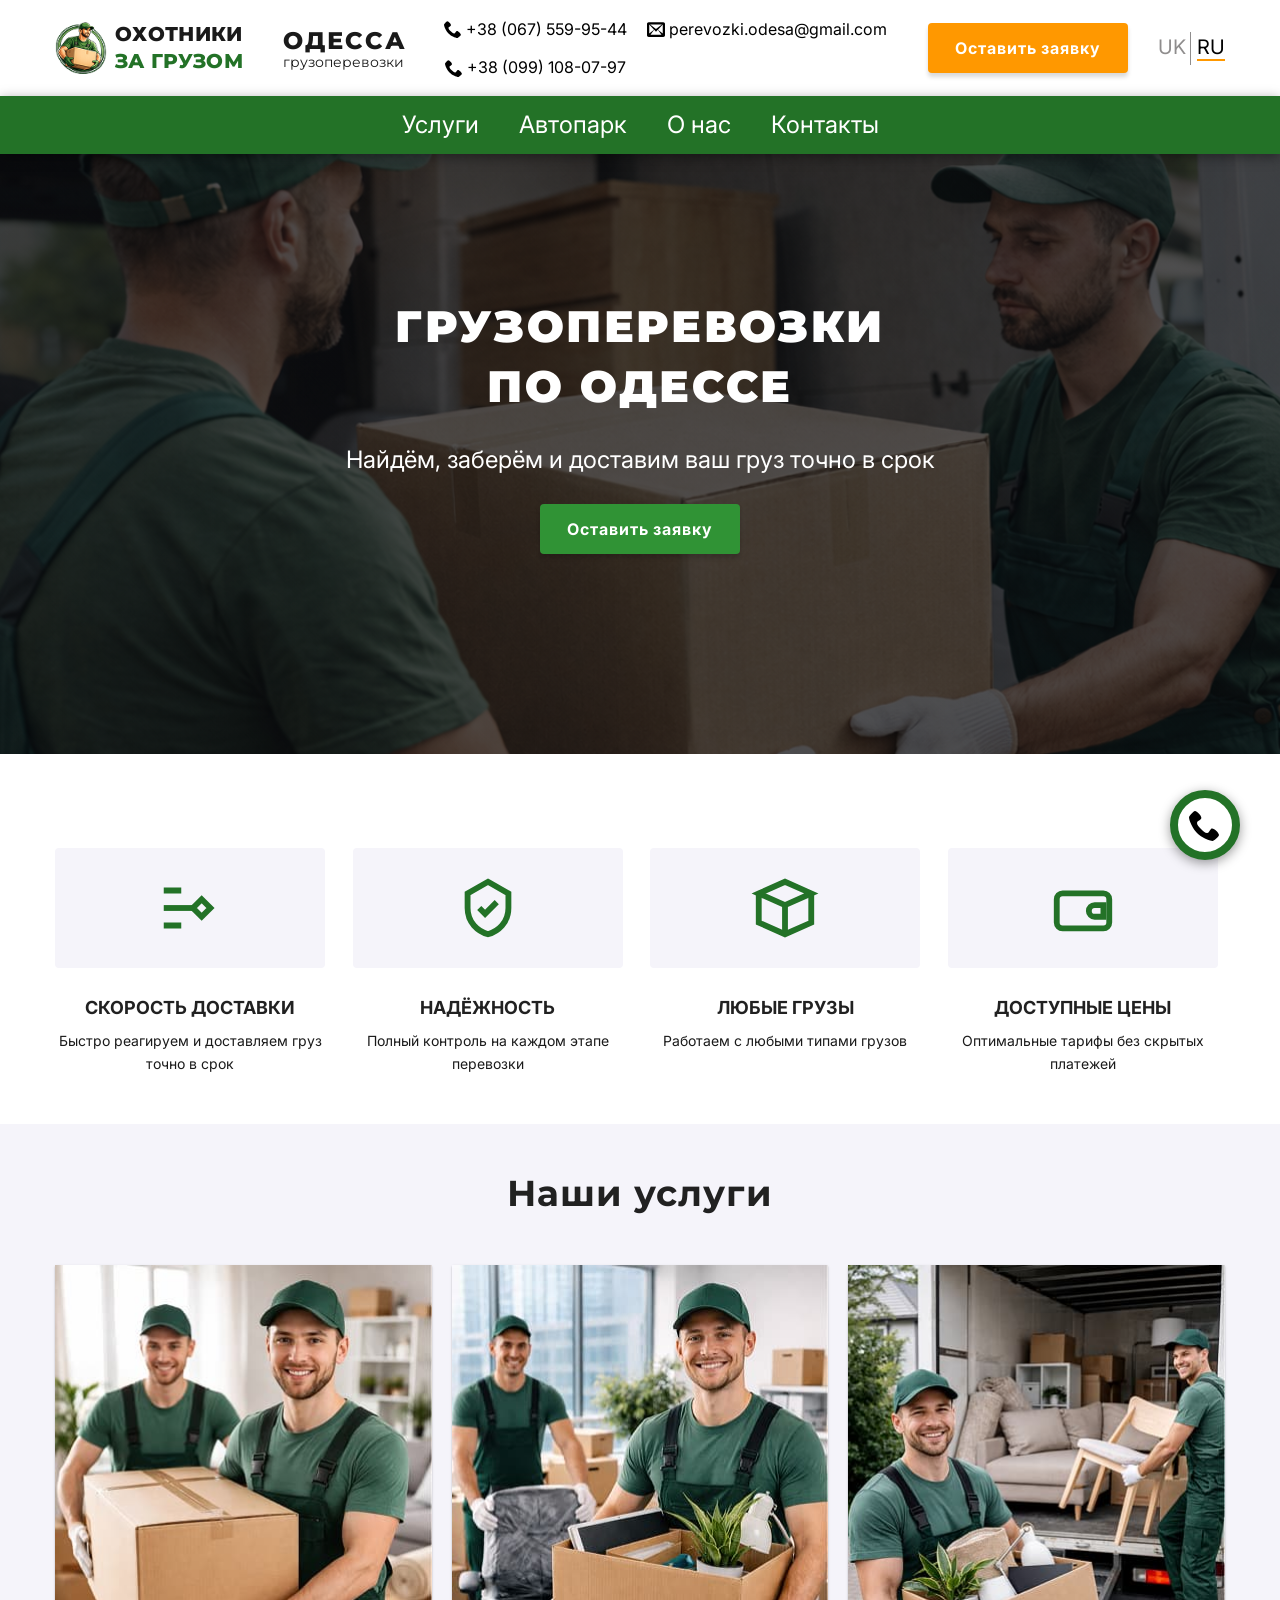
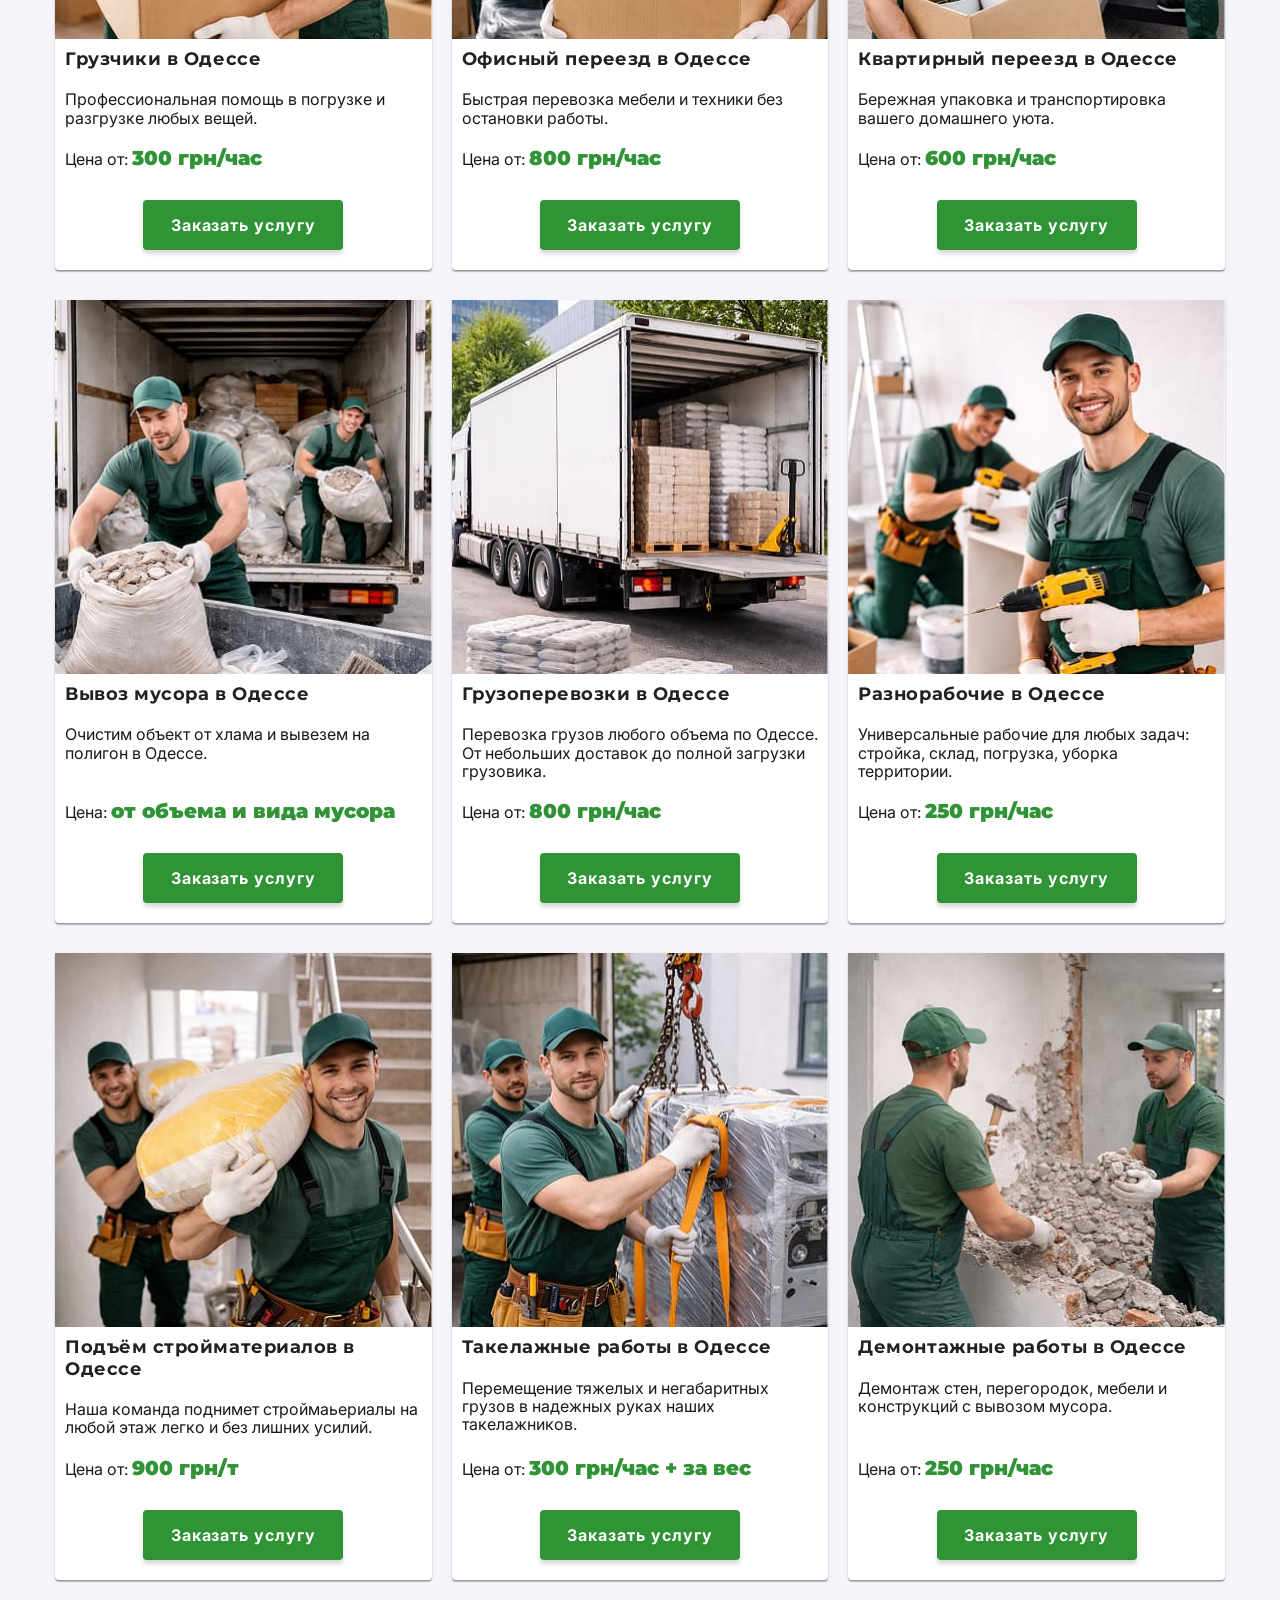
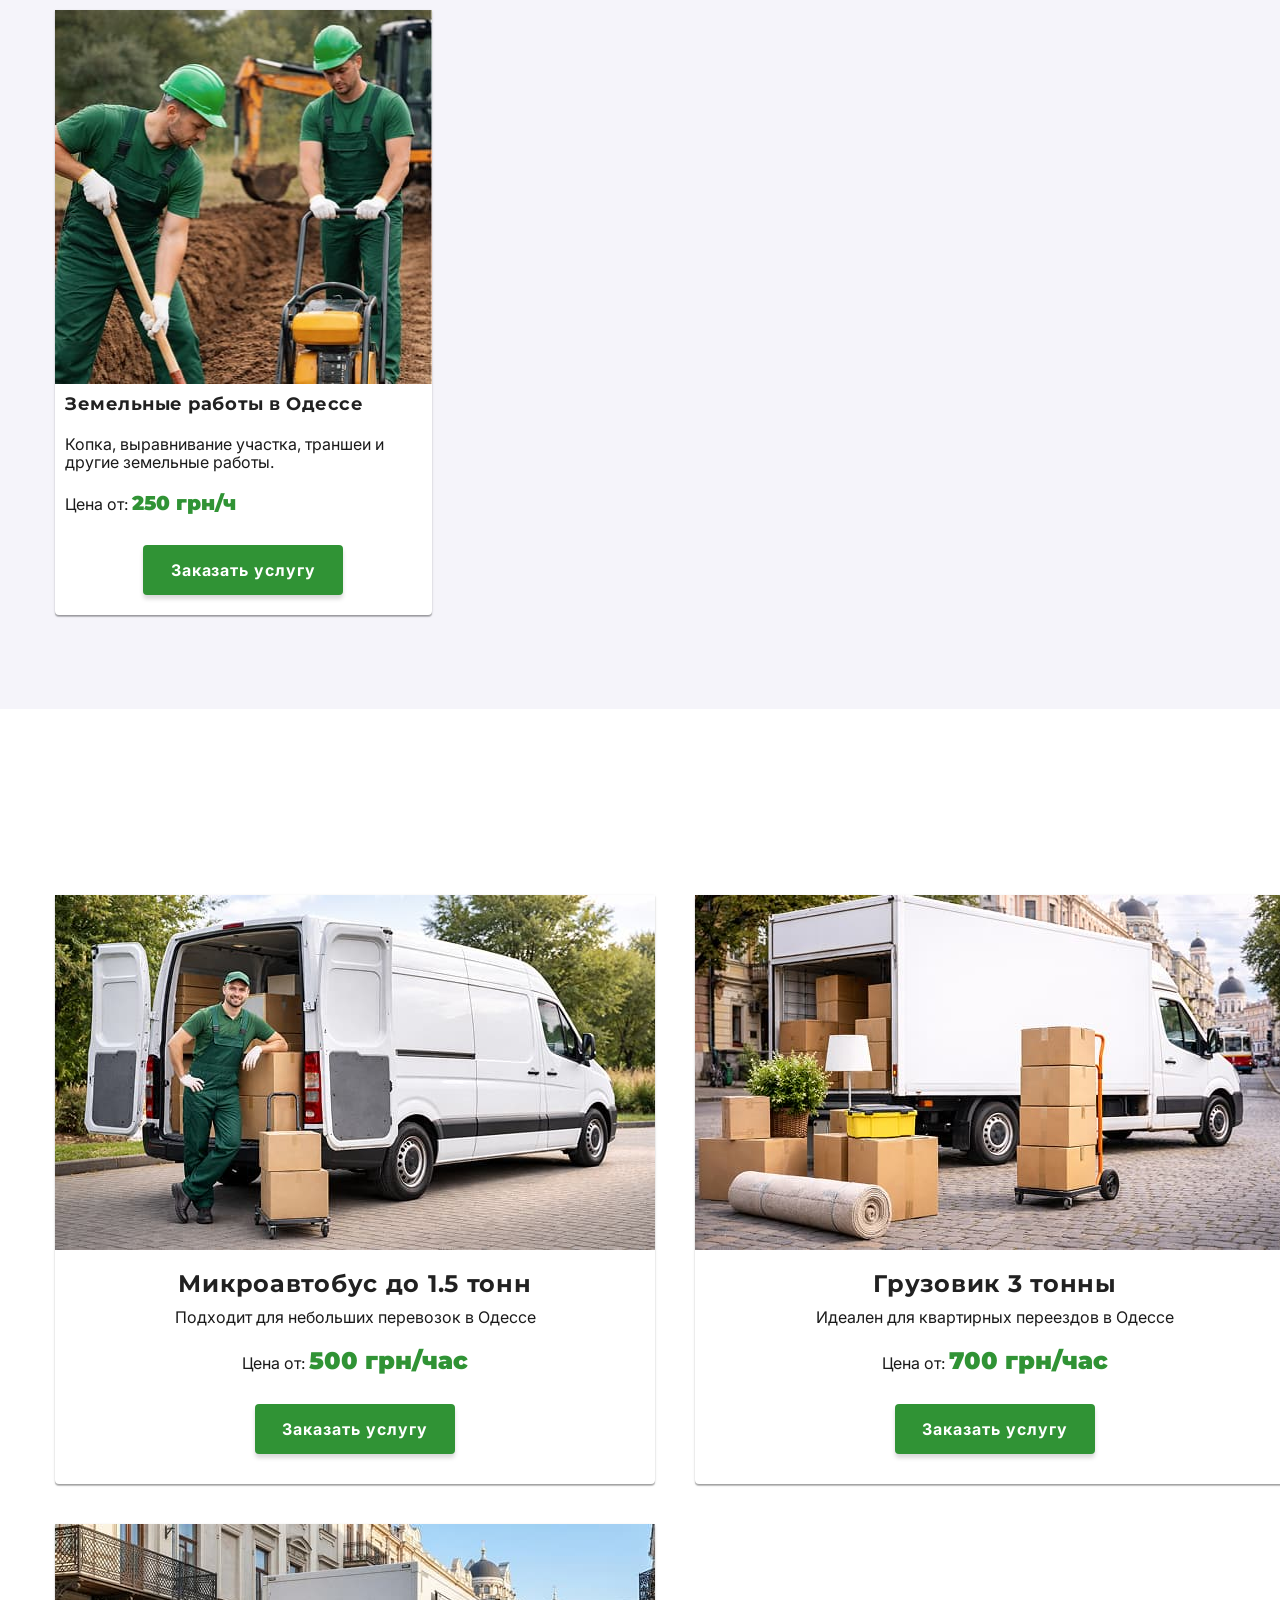
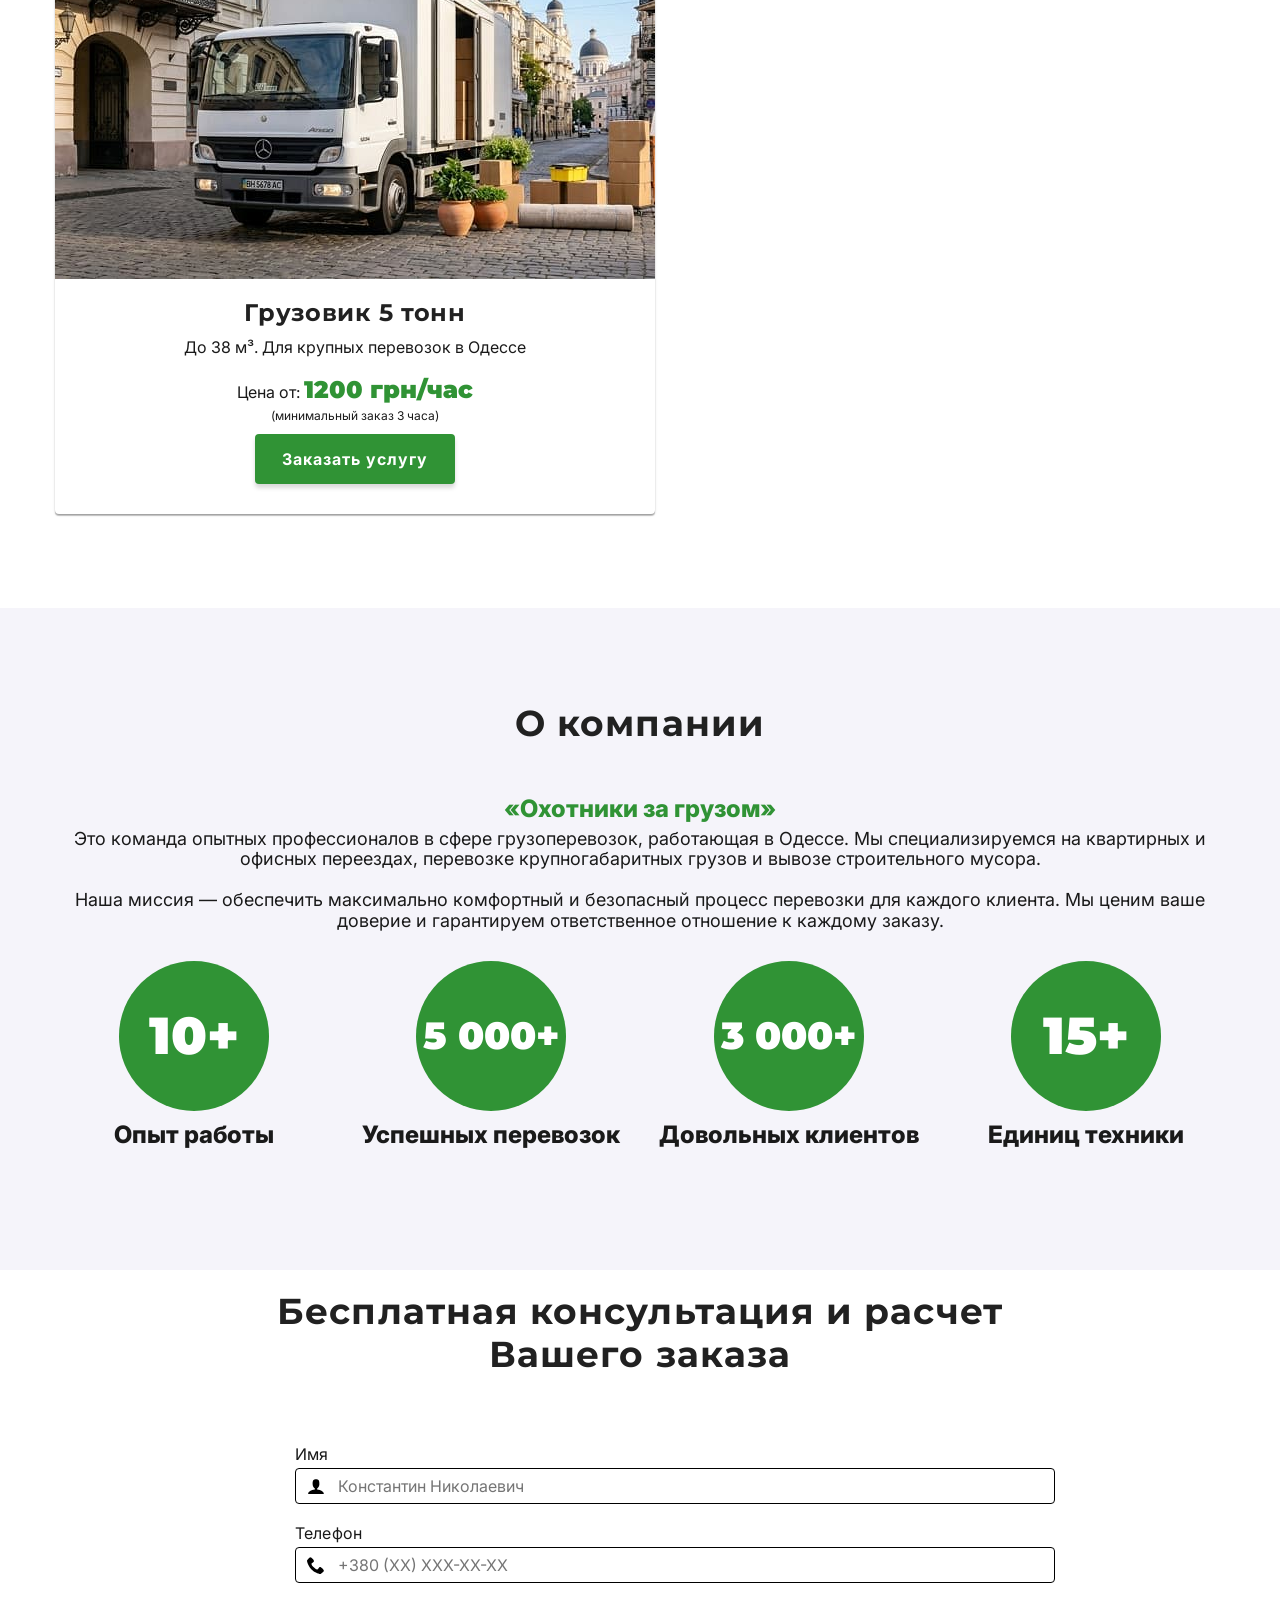
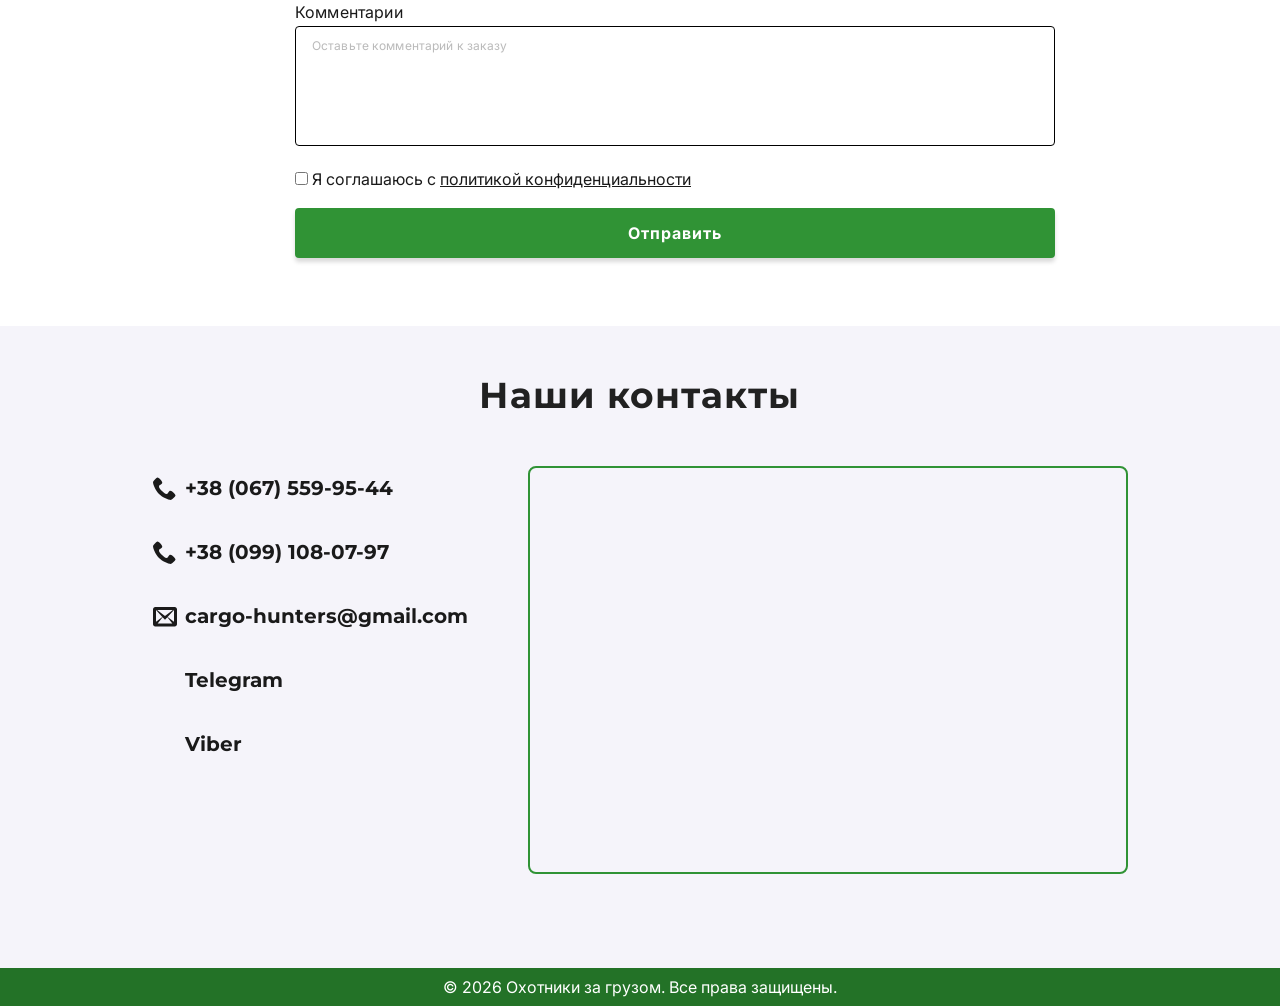
==== index.html @ 65f5cd27 "fix bugs" ====
<!doctype html>
<html lang="ru">

<head>
    <meta charset="UTF-8" />
    <meta name="viewport" content="width=device-width, initial-scale=1.0" />
    <meta name="description"
        content="Профессиональные грузоперевозки и услуги грузчиков в Одессе. Квартирные и офисные переезды, вывоз мусора, занос стройматериалов. Низкие цены, работаем 24/7.">
    <meta name="keywords"
        content="грузоперевозки одесса, грузчики одесса, переезд одесса, вывоз мусора одесса, разнорабочие одесса">
    <link rel="canonical" href="https://perevozki-odessa.pp.ua/">

    <meta property="og:type" content="website">
    <meta property="og:url" content="https://perevozki-odessa.pp.ua/">
    <meta property="og:title" content="Охотники за грузом — Быстрые грузоперевозки в Одессе">
    <meta property="og:description"
        content="Найдём, заберём и доставим ваш груз точно в срок. Грузчики от 300 грн/час. Звоните!">
    <meta property="og:image" content="https://perevozki-odessa.pp.ua/img/og-image.jpg">
    <meta property="og:site_name" content="Охотники за грузом">
    <meta property="og:locale" content="ru_RU">

    <meta name="twitter:card" content="summary_large_image">
    <meta name="twitter:title" content="Грузоперевозки Одесса | Охотники за грузом">
    <meta name="twitter:description" content="Переезды и грузчики в Одессе. Надежно и аккуратно.">
    <meta name="twitter:image" content="https://perevozki-odessa.pp.ua/img/og-image.jpg">

    <title>Охотники за грузом. Грузоперевозки Одесса. Грузчики Одесса</title>
    <link rel="icon" href="/favicon.ico" type="image/x-icon">

    <link
        href="https://fonts.googleapis.com/css2?family=Inter:wght@400;500;600;800&family=Montserrat:wght@600;700;800;900&display=swap"
        rel="stylesheet">
    <link rel="stylesheet"
        href="https://cdnjs.cloudflare.com/ajax/libs/modern-normalize/1.1.0/modern-normalize.min.css" />
    <link rel="stylesheet" href="./css/main.min.css" />
</head>

<body>
    <header class="header">
        <div class="container">
            <!-- logo -->
            <div class="nav">
                <a href="/" class="logo__link">
                    <div class="logo__link__img">
                        <img src="./img/logo.png" alt="логотип мужчина в форме с коробкой в руках" loading="lazy" />
                    </div>
                    <p class="logo__link__text">Охотники <span>за грузом</span></p>
                </a>

                <p class="logo__city">Одесса <span>грузоперевозки</span></p>

                <button type="button" class="menu-open-btn" data-openBurger>
                    <svg width="40" height="40">
                        <use href="./img/icons3.svg#icon-menu"></use>
                    </svg>
                </button>
                <!-- Mob menu -->
                <div class="burger__backdrop is-hidden" data-burgerBackdrop>
                    <div class="burger">
                        <button type="button" class="burger__close" data-closeBurger>
                            <svg width="32" height="32">
                                <use href="./img/icons3.svg#icon-cross"></use>
                            </svg>
                        </button>

                        <ul class="burger__list">
                            <li class="burger__list__item">
                                <a class="burger__list__item__link" href="tel:+380675599544">
                                    <svg class="burger__list__item__icon" width="24" height="24">
                                        <use href="./img/icons3.svg#icon-phone"></use>
                                    </svg>
                                    +38 (067) 559-95-44
                                </a>
                            </li>
                            <li class="burger__list__item">
                                <a class="burger__list__item__link" href="tel:+380991080797">
                                    <svg class="burger__list__item__icon" width="24" height="24">
                                        <use href="./img/icons3.svg#icon-phone"></use>
                                    </svg>
                                    +38 (099) 108-07-97</a>
                            </li>
                            <li class="burger__list__item">
                                <a class="burger__list__item__link" href="mailto:allo01082019odessa@gmail.com"><svg
                                        class="burger__list__item__icon" width="24" height="24">
                                        <use href="./img/icons3.svg#icon-envelop"></use>
                                    </svg>perevozki.odesa@gmail.com</a>
                            </li>
                        </ul>

                        <ul class="burger__socials">
                            <li class="burger__socials__item">
                                <a class="burger__socials__item__link" href="https://t.me/+380675599544" target="_blank"
                                    rel="noopener noreferrer"><svg class="burger__socials__item__icon" width="24"
                                        height="24">
                                        <use href="./img/icons3.svg#icon-telegram"></use>
                                    </svg>Telegram</a>
                            </li>
                            <li class="burger__socials__item">
                                <a class="burger__socials__item__link" href="viber://chat?number=%2B380675599544"
                                    target="_blank" rel="noopener noreferrer"><svg class="burger__socials__item__icon"
                                        width="24" height="24">
                                        <use href="./img/icons3.svg#icon-viber"></use>
                                    </svg>Viber</a>
                            </li>
                        </ul>

                        <ul class="burger__nav__list">
                            <li>
                                <a href="#services" class="burger__nav__list__link" data-bur-links>Услуги</a>
                            </li>
                            <li>
                                <a href="#vehicles" class="burger__nav__list__link" data-bur-links>Автопарк</a>
                            </li>
                            <li>
                                <a href="#about" class="burger__nav__list__link" data-bur-links>О нас</a>
                            </li>
                            <li>
                                <a href="#contacts" class="burger__nav__list__link" data-bur-links>Контакты</a>
                            </li>
                        </ul>
                    </div>
                </div>

                <!-- header contacts -->
                <div class="header__contacts">
                    <div class="header__nav">
                        <div class="header__nav__contacts">
                            <ul class="header__contacts__list">
                                <li class="header__contacts__list__item">
                                    <a class="header__contacts__list__item__link" href="tel:+380675599544">
                                        <svg class="header__contacts__list__item__icon" width="18" height="18">
                                            <use href="./img/icons3.svg#icon-phone"></use>
                                        </svg>
                                        +38 (067) 559-95-44
                                    </a>
                                </li>
                                <li class="header__contacts__list__item">
                                    <a class="header__contacts__list__item__link" href="tel:+380991080797">
                                        <svg class="header__contacts__list__item__icon" width="18" height="18">
                                            <use href="./img/icons3.svg#icon-phone"></use>
                                        </svg>
                                        +38 (099) 108-07-97</a>
                                </li>
                            </ul>

                            <!-- Почта -->

                            <div class="header__contacts__mail">
                                <a href="mailto:perevozki.odesa@gmail.com">
                                    <svg width="18" height="18">
                                        <use href="./img/icons3.svg#icon-envelop"></use>
                                    </svg>
                                    perevozki.odesa@gmail.com
                                </a>
                            </div>
                        </div>
                        <ul class="header__contacts__socials">
                            <li class="header__contacts__socials__item">
                                <a class="header__contacts__socials__item__link" href="https://t.me/+380675599544"
                                    target="_blank" rel="noopener noreferrer"><svg
                                        class="header__contacts__socials__item__icon" width="24" height="24">
                                        <use href="./img/icons3.svg#icon-telegram"></use>
                                    </svg></a>
                            </li>
                            <li class="header__contacts__socials__item">
                                <a class="header__contacts__socials__item__link"
                                    href="viber://chat?number=%2B380675599544" target="_blank"
                                    rel="noopener noreferrer"><svg class="header__contacts__socials__item__icon"
                                        width="24" height="24">
                                        <use href="./img/icons3.svg#icon-viber"></use>
                                    </svg>
                                </a>
                            </li>
                        </ul>
                    </div>
                </div>
                <button type="button" data-open data-service="Консультация"
                    class="header__btn btn--primary btn--yellow btn--desktop">Оставить заявку</button>
                <div class="lang__list">
                    <a href="/" class="lang__link" aria-label="переключения языка страницы на украинский">UK</a>
                    <a href="/" class="lang__link current__page"
                        aria-label="переключения языка страницы на русский">RU</a>
                </div>
                <nav class="header__menu">
                    <ul class="header__menu__list">
                        <li><a href="#services" class="header__menu__list__link">Услуги</a></li>
                        <li><a href="#vehicles" class="header__menu__list__link">Автопарк</a></li>
                        <li><a href="#about" class="header__menu__list__link">О нас</a></li>
                        <li><a href="#contacts" class="header__menu__list__link">Контакты</a></li>
                    </ul>
                </nav>
            </div>
        </div>
    </header>
    <main>
        <!-- Section Hero -->
        <section>
            <div class="hero__overlay">
                <h1 class="hero__overlay__title">Грузоперевозки <br />по Одессе</h1>
                <p class="hero__overlay__text">Найдём, заберём и доставим ваш груз точно в срок</p>
                <button type="button" class="btn--primary" data-open data-service="Консультация">Оставить
                    заявку</button>
            </div>
        </section>

        <!-- Section adventages -->
        <section class="section advantages">
            <div class="container">

                <h2 class="visually-hidden">Наши особенности</h2>
                <ul class="advantages__list">
                    <li class="advantages__card">
                        <div class="advantages__card__icon">
                            <svg viewBox="0 0 24 24" fill="none" stroke="currentColor" stroke-width="2">
                                <path d="M3 12h10" />
                                <path d="M13 12l3-3 3 3-3 3-3-3z" />
                                <path d="M3 6h6M3 18h6" />
                            </svg>
                        </div>
                        <h3 class="advantages__card__title">Скорость доставки</h3>
                        <p class="advantages__card__text">Быстро реагируем и доставляем груз точно в срок</p>
                    </li>

                    <li class="advantages__card">
                        <div class="advantages__card__icon">
                            <svg viewBox="0 0 24 24" fill="none" stroke="currentColor" stroke-width="2">
                                <path d="M12 3l7 4v5c0 5-3.5 8-7 9-3.5-1-7-4-7-9V7l7-4z" />
                                <path d="M9 12l2 2 4-4" />
                            </svg>
                        </div>
                        <h3 class="advantages__card__title">Надёжность</h3>
                        <p class="advantages__card__text">Полный контроль на каждом этапе перевозки</p>
                    </li>

                    <li class="advantages__card">
                        <div class="advantages__card__icon">
                            <svg viewBox="0 0 24 24" fill="none" stroke="currentColor" stroke-width="2">
                                <path d="M3 7l9-4 9 4-9 4-9-4z" />
                                <path d="M3 7v10l9 4 9-4V7" />
                                <path d="M12 11v10" />
                            </svg>
                        </div>
                        <h3 class="advantages__card__title">Любые грузы</h3>
                        <p class="advantages__card__text">Работаем с любыми типами грузов</p>
                    </li>

                    <li class="advantages__card">
                        <div class="advantages__card__icon">
                            <svg viewBox="0 0 24 24" fill="none" stroke="currentColor" stroke-width="2">
                                <rect x="3" y="7" width="18" height="12" rx="2" />
                                <path d="M16 11h3v4h-3a2 2 0 0 1 0-4z" />
                            </svg>
                        </div>
                        <h3 class="advantages__card__title">Доступные цены</h3>
                        <p class="advantages__card__text">Оптимальные тарифы без скрытых платежей</p>
                    </li>

                </ul>
            </div>
        </section>

        <!-- Section services -->
        <section class="section services section--second-color" id="services">
            <div class="container">

                <h2 class="title">Наши услуги <span class="visually-hidden">грузоперевозок в Одессе </span></h2>

                <ul class="services__list">
                    <li class="services__item">
                        <picture class="services__item__img">
                            <source
                                srcset="./img/desktop/workers-1-desktop.jpg 1x, ./img/desktop/workers-1-desktop2x.jpg 2x"
                                media="(min-width: 1200px)">
                            <source
                                srcset="./img/tablet/workers-1-tablet.jpg 1x, ./img/tablet/workers-1-tablet2x.jpg 2x"
                                media="(min-width: 768px)">
                            <source srcset="./img/mobile/workers-1.jpg 1x, ./img/mobile/workers-1-2x.jpg 2x"
                                media="(min-width: 480px)">
                            <img src="./img/mobile/workers-1.jpg" alt="двое мужчин, грузчики в форме несут коробки"
                                width="450" />
                        </picture>
                        <div class="services__item__box">
                            <h3 class="services__item__title">Грузчики в Одессе</h3>
                            <p class="services__item__text">Профессиональная помощь в погрузке и разгрузке любых вещей.
                            </p>
                            <p class="services__item__price">Цена от: <span>300 грн/час</span></p>
                            <button type="button" class="btn--primary" data-open
                                data-service="Грузчики от 300 грн/час">Заказать
                                услугу</button>
                        </div>
                    </li>
                    <li class="services__item">
                        <picture class="services__item__img">
                            <source
                                srcset="./img/desktop/workers-2-desktop.jpg 1x, ./img/desktop/workers-2-desktop2x.jpg 2x"
                                media="(min-width: 1200px)">
                            <source
                                srcset="./img/tablet/workers-2-tablet.jpg 1x, ./img/tablet/workers-2-tablet2x.jpg 2x"
                                media="(min-width: 768px)">
                            <source srcset="./img/mobile/workers-2.jpg 1x, ./img/mobile/workers-2-2x.jpg 2x"
                                media="(min-width: 480px)">
                            <img src="./img/mobile/workers-2.jpg" alt="двое мужчин, грузчики в форме несут коробки"
                                width="450" />
                        </picture>
                        <div class="services__item__box">
                            <h3 class="services__item__title">Офисный переезд в Одессе</h3>
                            <p class="services__item__text">Быстрая перевозка мебели и техники без остановки работы.</p>
                            <p class="services__item__price">Цена от: <span>800 грн/час</span></p>
                            <button type="button" class="btn--primary" data-open
                                data-service="Офисный переезд 800 грн/час">Заказать
                                услугу</button>
                        </div>
                    </li>
                    <li class="services__item">
                        <picture class="services__item__img">
                            <source
                                srcset="./img/desktop/workers-3-desktop.jpg 1x, ./img/desktop/workers-3-desktop2x.jpg 2x"
                                media="(min-width: 1200px)">
                            <source
                                srcset="./img/tablet/workers-3-tablet.jpg 1x, ./img/tablet/workers-3-tablet2x.jpg 2x"
                                media="(min-width: 768px)">
                            <source srcset="./img/mobile/workers-3.jpg 1x, ./img/mobile/workers-3-2x.jpg 2x"
                                media="(min-width: 480px)">
                            <img src="./img/mobile/workers-3.jpg" alt="двое мужчин, грузчики в форме несут мебель"
                                width="450" />
                        </picture>
                        <div class="services__item__box">
                            <h3 class="services__item__title">Квартирный переезд в Одессе</h3>
                            <p class="services__item__text">Бережная упаковка и транспортировка вашего домашнего уюта.
                            </p>
                            <p class="services__item__price">Цена от: <span>600 грн/час</span></p>
                            <button type="button" class="btn--primary" data-open
                                data-service="Квартирный переезд от 600 грн/час">Заказать услугу</button>
                        </div>
                    </li>
                    <li class="services__item">
                        <picture class="services__item__img">
                            <source
                                srcset="./img/desktop/workers-4-desktop.jpg 1x, ./img/desktop/workers-4-desktop2x.jpg 2x"
                                media="(min-width: 1200px)">
                            <source
                                srcset="./img/tablet/workers-4-tablet.jpg 1x, ./img/tablet/workers-4-tablet2x.jpg 2x"
                                media="(min-width: 768px)">
                            <source srcset="./img/mobile/workers-4.jpg 1x, ./img/mobile/workers-4-2x.jpg 2x"
                                media="(min-width: 480px)">
                            <img src="./img/mobile/workers-4.jpg"
                                alt="двое мужчин, грузчики в форме грузят строительный мусор" width="450" />
                        </picture>
                        <div class="services__item__box">
                            <h3 class="services__item__title">Вывоз мусора в Одессе</h3>
                            <p class="services__item__text">Очистим объект от хлама и вывезем на полигон в Одессе.</p>
                            <p class="services__item__price">Цена: <span>от объема и вида мусора</span></p>
                            <button type="button" class="btn--primary" data-open data-service="Вывоз мусора">Заказать
                                услугу</button>
                        </div>
                    </li>
                    <li class="services__item">
                        <picture class="services__item__img">
                            <source
                                srcset="./img/desktop/workers-5-desktop.jpg 1x, ./img/desktop/workers-5-desktop2x.jpg 2x"
                                media="(min-width: 1200px)">
                            <source
                                srcset="./img/tablet/workers-5-tablet.jpg 1x, ./img/tablet/workers-5-tablet2x.jpg 2x"
                                media="(min-width: 768px)">
                            <source srcset="./img/mobile/workers-5.jpg 1x, ./img/mobile/workers-5-2x.jpg 2x"
                                media="(min-width: 480px)">
                            <img src="./img/mobile/workers-5.jpg" alt="грузовик с палетами товаров в коробках и бочках"
                                width="450" />
                        </picture>
                        <div class="services__item__box">
                            <h3 class="services__item__title">Грузоперевозки в Одессе</h3>
                            <p class="services__item__text">Перевозка грузов любого объема по Одессе. От небольших
                                доставок до полной
                                загрузки грузовика.</p>
                            <p class="services__item__price">Цена от: <span>800 грн/час</span></p>
                            <button type="button" class="btn--primary" data-open
                                data-service="Грузоперевозки от 1500 грн/час">Заказать
                                услугу</button>
                        </div>
                    </li>
                    <li class="services__item">
                        <picture class="services__item__img">
                            <source
                                srcset="./img/desktop/workers-6-desktop.jpg 1x, ./img/desktop/workers-6-desktop2x.jpg 2x"
                                media="(min-width: 1200px)">
                            <source
                                srcset="./img/tablet/workers-6-tablet.jpg 1x, ./img/tablet/workers-6-tablet2x.jpg 2x"
                                media="(min-width: 768px)">
                            <source srcset="./img/mobile/workers-6.jpg 1x, ./img/mobile/workers-6-2x.jpg 2x"
                                media="(min-width: 480px)">
                            <img src="./img/mobile/workers-6.jpg"
                                alt="двое мужчин, делают ремонт в квартире с профессиональным инструментом"
                                width="450" />
                        </picture>
                        <div class="services__item__box">
                            <h3 class="services__item__title">Разнорабочие в Одессе</h3>
                            <p class="services__item__text">Универсальные рабочие для любых задач: стройка, склад,
                                погрузка, уборка
                                территории.</p>
                            <p class="services__item__price">Цена от: <span>250 грн/час</span></p>
                            <button type="button" class="btn--primary" data-open
                                data-service="Разнорабочие от 250 грн/час">Заказать
                                услугу</button>
                        </div>
                    </li>
                    <li class="services__item">
                        <picture class="services__item__img">
                            <source
                                srcset="./img/desktop/workers-7-desktop.jpg 1x, ./img/desktop/workers-7-desktop2x.jpg 2x"
                                media="(min-width: 1200px)">
                            <source
                                srcset="./img/tablet/workers-7-tablet.jpg 1x, ./img/tablet/workers-7-tablet2x.jpg 2x"
                                media="(min-width: 768px)">
                            <source srcset="./img/mobile/workers-7.jpg 1x, ./img/mobile/workers-7-2x.jpg 2x"
                                media="(min-width: 480px)">
                            <img src="./img/mobile/workers-7.jpg"
                                alt="двое мужчин, грузчики в форме несут мешки с цементом" width="450" />
                        </picture>
                        <div class="services__item__box">
                            <h3 class="services__item__title">Подъём стройматериалов в Одессе</h3>
                            <p class="services__item__text">Наша команда поднимет строймаьериалы на любой этаж легко и
                                без лишних
                                усилий.</p>
                            <p class="services__item__price">Цена от: <span>900 грн/т</span></p>
                            <button type="button" class="btn--primary" data-open
                                data-service="Подъём строй. мат. от 900 грн/т">Заказать
                                услугу</button>
                        </div>
                    </li>
                    <li class="services__item">
                        <picture class="services__item__img">
                            <source
                                srcset="./img/desktop/workers-8-desktop.jpg 1x, ./img/desktop/workers-8-desktop2x.jpg 2x"
                                media="(min-width: 1200px)">
                            <source
                                srcset="./img/tablet/workers-8-tablet.jpg 1x, ./img/tablet/workers-8-tablet2x.jpg 2x"
                                media="(min-width: 768px)">
                            <source srcset="./img/mobile/workers-8.jpg 1x, ./img/mobile/workers-8-2x.jpg 2x"
                                media="(min-width: 480px)">
                            <img src="./img/mobile/workers-8.jpg"
                                alt="двое мужчин, грузчики в форме поднимают тяжелое оборудование" width="450" />
                        </picture>
                        <div class="services__item__box">
                            <h3 class="services__item__title">Такелажные работы в Одессе</h3>
                            <p class="services__item__text">Перемещение тяжелых и негабаритных грузов в надежных руках
                                наших
                                такелажников.</p>
                            <p class="services__item__price">Цена от: <span>300 грн/час + за вес</span></p>
                            <button type="button" class="btn--primary" data-open
                                data-service="Такелаж от 300 грн/час">Заказать
                                услугу</button>
                        </div>
                    </li>
                    <li class="services__item">
                        <picture class="services__item__img">
                            <source
                                srcset="./img/desktop/workers-9-desktop.jpg 1x, ./img/desktop/workers-9-desktop2x.jpg 2x"
                                media="(min-width: 1200px)">
                            <source
                                srcset="./img/tablet/workers-9-tablet.jpg 1x, ./img/tablet/workers-9-tablet2x.jpg 2x"
                                media="(min-width: 768px)">
                            <source srcset="./img/mobile/workers-9.jpg 1x, ./img/mobile/workers-9-2x.jpg 2x"
                                media="(min-width: 480px)">
                            <img src="./img/mobile/workers-9.jpg" alt="двое мужчин, в форме сносят стену" width="450" />
                        </picture>
                        <div class="services__item__box">
                            <h3 class="services__item__title">Демонтажные работы в Одессе</h3>
                            <p class="services__item__text">Демонтаж стен, перегородок, мебели и конструкций с вывозом
                                мусора.</p>
                            <p class="services__item__price">Цена от: <span>250 грн/час</span></p>
                            <button type="button" class="btn--primary" data-open
                                data-service="Демонтаж от 250 грн/час">Заказать
                                услугу</button>
                        </div>
                    </li>
                    <li class="services__item">
                        <picture class="services__item__img">
                            <source
                                srcset="./img/desktop/workers-10-desktop.jpg 1x, ./img/desktop/workers-10-desktop2x.jpg 2x"
                                media="(min-width: 1200px)">
                            <source
                                srcset="./img/tablet/workers-10-tablet.jpg 1x, ./img/tablet/workers-10-tablet2x.jpg 2x"
                                media="(min-width: 768px)">
                            <source srcset="./img/mobile/workers-10.jpg 1x, ./img/mobile/workers-10-2x.jpg 2x"
                                media="(min-width: 480px)">
                            <img src="./img/mobile/workers-10.jpg" alt="двое мужчин, в форме выкапывают землю"
                                width="450" />
                        </picture>
                        <div class="services__item__box">
                            <h3 class="services__item__title">Земельные работы в Одессе</h3>
                            <p class="services__item__text">Копка, выравнивание участка, траншеи и другие земельные
                                работы.</p>
                            <p class="services__item__price">Цена от: <span>250 грн/ч</span></p>
                            <button type="button" class="btn--primary" data-open
                                data-service="Земельные от 250 грн/час">Заказать
                                услугу</button>
                        </div>
                    </li>
                </ul>
            </div>
        </section>

        <!-- Section vehicles -->
        <section class="section vehicle" id="vehicles">
            <div class="container">
                <h2 class="title title--white">Наш автопарк в Одессе</h2>

                <ul class="vehicle__list">
                    <li class="vehicle__list__item">
                        <picture class="vehicle__list__item__img">
                            <source
                                srcset="./img/desktop/transport-1-desktop.jpg 1x, ./img/desktop/transport-1-desktop2x.jpg 2x"
                                media="(min-width: 1200px)">
                            <source
                                srcset="./img/tablet/transport-1-tablet.jpg 1x, ./img/tablet/transport-1-tablet2x.jpg 2x"
                                media="(min-width: 768px)">
                            <source srcset="./img/mobile/transport-1.jpg 1x, ./img/mobile/transport-1-2x.jpg 2x"
                                media="(min-width: 480px)">
                            <img src="./img/mobile/transport-1.jpg" alt="двое мужчин, грузчики в форме несут коробки"
                                width="450" />
                        </picture>
                        <div class="vehicle__list__item__box">
                            <h3 class="vehicle__list__item__title">Микроавтобус до 1.5 тонн</h3>
                            <p class="vehicle__list__item__text">Подходит для небольших перевозок в Одессе</p>
                            <p class="vehicle__list__item__price">Цена от: <span>500 грн/час</span></p>
                            <button type="button" class="btn--primary" data-open
                                data-service="Микроавтобус до 1.5 тонн">Заказать
                                услугу</button>
                        </div>
                    </li>

                    <li class="vehicle__list__item">
                        <picture class="vehicle__list__item__img">
                            <source
                                srcset="./img/desktop/transport-2-desktop.jpg 1x, ./img/desktop/transport-2-desktop2x.jpg 2x"
                                media="(min-width: 1200px)">
                            <source
                                srcset="./img/tablet/transport-2-tablet.jpg 1x, ./img/tablet/transport-2-tablet2x.jpg 2x"
                                media="(min-width: 768px)">
                            <source srcset="./img/mobile/transport-2.jpg 1x, ./img/mobile/transport-2-2x.jpg 2x"
                                media="(min-width: 480px)">
                            <img src="./img/mobile/transport-2.jpg" alt="двое мужчин, грузчики в форме несут коробки"
                                width="450" />
                        </picture>
                        <div class="vehicle__list__item__box">
                            <h3 class="vehicle__list__item__title">Грузовик 3 тонны</h3>
                            <p class="vehicle__list__item__text">Идеален для квартирных переездов в Одессе</p>
                            <p class="vehicle__list__item__price">Цена от: <span>700 грн/час</span></p>
                            <button type="button" class="btn--primary" data-open
                                data-service="Грузовик 3 тонны">Заказать
                                услугу</button>
                        </div>
                    </li>

                    <li class="vehicle__list__item">
                        <picture class="vehicle__list__item__img">
                            <source
                                srcset="./img/desktop/transport-3-desktop.jpg 1x, ./img/desktop/transport-3-desktop2x.jpg 2x"
                                media="(min-width: 1200px)">
                            <source
                                srcset="./img/tablet/transport-3-tablet.jpg 1x, ./img/tablet/transport-3-tablet2x.jpg 2x"
                                media="(min-width: 768px)">
                            <source srcset="./img/mobile/transport-3.jpg 1x, ./img/mobile/transport-3-2x.jpg 2x"
                                media="(min-width: 480px)">
                            <img src="./img/mobile/transport-3.jpg" alt="двое мужчин, грузчики в форме несут коробки"
                                width="450" />
                        </picture>
                        <div class="vehicle__list__item__box">
                            <h3 class="vehicle__list__item__title">Грузовик 5 тонн</h3>
                            <p class="vehicle__list__item__text">До 38 м³. Для крупных перевозок в Одессе</p>
                            <p class="vehicle__list__item__price">Цена от: <span>1200 грн/час</span></p>
                            <p class="vehicle__list__item__price__under">(минимальный заказ 3 часа)</p>
                            <button type="button" class="btn--primary" data-open data-service="Грузовик 5 тонн">Заказать
                                услугу</button>
                        </div>
                    </li>
                </ul>
            </div>
        </section>
        <!-- Section about -->
        <section class="section section--second-color" id="about">
            <div class="container">
                <h2 class="title">О компании</h2>
                <p class="about__text"><span>«Охотники за грузом»</span> Это команда опытных профессионалов в сфере
                    грузоперевозок,
                    работающая в Одессе. Мы
                    специализируемся на квартирных и офисных переездах, перевозке крупногабаритных грузов и вывозе
                    строительного
                    мусора.</p>
                <p class="about__subtext">
                    Наша миссия — обеспечить максимально комфортный и безопасный процесс перевозки для каждого клиента.
                    Мы ценим
                    ваше
                    доверие и гарантируем ответственное отношение к каждому заказу.
                </p>
                <ul class="about__list">
                    <li class="about__list__item">
                        <span>10+</span>
                        <p>Опыт работы</p>
                    </li>
                    <li class="about__list__item">
                        <span>5 000+</span>
                        <p>Успешных перевозок</p>
                    </li>
                    <li class="about__list__item">
                        <span>3 000+</span>
                        <p>Довольных клиентов</p>
                    </li>
                    <li class="about__list__item">
                        <span>15+</span>
                        <p>Единиц техники</p>
                    </li>
                </ul>
            </div>
        </section>
        <!-- Section form -->
        <section class="section form">
            <div class="container">
                <h2 class="title form--title">Бесплатная консультация и расчет Вашего заказа</h2>
                <form class="form" id="form">
                    <div>
                        <label class="form__label" for="name">Имя</label>
                        <div class="form__field">
                            <input class="form__input" type="text" name="name" id="name"
                                placeholder="Константин Николаевич" required />
                            <svg class="form__input__icon" width="18" height="18">
                                <use href="./img/icons3.svg#icon-user"></use>
                            </svg>
                        </div>
                    </div>

                    <div>
                        <label class="form__label" for="telephone">Телефон</label>
                        <div class="form__field">
                            <input class="form__input" type="tel" name="telephone" id="telephone"
                                placeholder="+380 (XX) XXX-XX-XX" required />
                            <svg class="form__input__icon" width="18" height="18">
                                <use href="./img/icons3.svg#icon-phone"></use>
                            </svg>
                        </div>
                    </div>

                    <!-- Hidden service field -->
                    <input class="form__input" type="hidden" name="service" id="service" value="Консультация" />

                    <div>
                        <label class="form__label">Комментарии</label>
                        <textarea class="form__textarea" name="comment" id="comment"
                            placeholder="Оставьте комментарий к заказу"></textarea>
                    </div>

                    <div style="display:none;">
                        <label>Не заполняйте это поле</label>
                        <input type="text" name="company">
                    </div>

                    <label>
                        <input type="checkbox" required>
                        Я соглашаюсь с <a class="policy__link" href="/policy/ru.html" target="_blank"
                            rel="noopener noreferrer">политикой
                            конфиденциальности</a>
                    </label>

                    <button type="submit" class="btn--primary btn--full">Отправить</button>
                </form>
            </div>
        </section>
        <!-- Section contacts -->
        <section class="section contacts section--second-color" id="contacts">
            <div class="container">
                <h2 class="title">Наши контакты</h2>
                <div class="contacts__block">

                    <ul class="contacts__list">
                        <li class="contacts__list__item">

                            <a class="contacts__list__item__link" href="tel:+380675599544">
                                <svg class="contacts__list__item__icon" width="24" height="24">
                                    <use href="./img/icons3.svg#icon-phone"></use>
                                </svg>
                                +38 (067) 559-95-44
                            </a>
                        </li>

                        <li class="contacts__list__item">
                            <a class="contacts__list__item__link" href="tel:+380991080797">
                                <svg class="contacts__list__item__icon" width="24" height="24">
                                    <use href="./img/icons3.svg#icon-phone"></use>
                                </svg>
                                +38 (099) 108-07-97</a>
                        </li>
                        <li class="contacts__list__item">
                            <a class="contacts__list__item__link" href="mailto:allo01082019odessa@gmail.com"><svg
                                    class="contacts__list__item__icon" width="24" height="24">
                                    <use href="./img/icons3.svg#icon-envelop"></use>
                                </svg>cargo-hunters@gmail.com</a>
                        </li>
                        <li class="contacts__list__item">

                            <a class="contacts__list__item__link" href="https://t.me/+380675599544" target="_blank"
                                rel="noopener noreferrer"><svg class="contacts__list__item__icon" width="24"
                                    height="24">
                                    <use href="./img/icons3.svg#icon-telegram"></use>
                                </svg>Telegram</a>
                        </li>
                        <li class="contacts__list__item">

                            <a class="contacts__list__item__link" href="viber://chat?number=%2B380675599544"
                                target="_blank" rel="noopener noreferrer"><svg class="contacts__list__item__icon"
                                    width="24" height="24">
                                    <use href="./img/icons3.svg#icon-viber"></use>
                                </svg>Viber</a>
                        </li>
                    </ul>

                    <div class="contacts__map">
                        <iframe src="https://www.google.com/maps?q=Одесса+65000&output=embed" height="400"
                            style="width: 100%; border: 0;" loading="lazy">
                        </iframe>
                    </div>
                </div>
            </div>
        </section>
    </main>
    <footer class="footer">
        <p class="footer__text">© 2026 Охотники за грузом. Все права защищены.</p>
    </footer>

    <!-- Modal -->
    <div class="backdrop is-hidden" data-backdrop>
        <div class="modal">
            <button class="close-button" data-close>
                <svg class="close-icon" width="18" height="18">
                    <use href="./img/icons3.svg#icon-cross"></use>
                </svg>
            </button>
            <h3 class="title small">Заполните форму заявки</h3>
            <form class="form" id="modal-form">
                <div>
                    <label class="form__label" for="modal-name">Имя</label>
                    <div class="form__field">
                        <input class="form__input" type="text" name="name" id="modal-name"
                            placeholder="Константин Николаевич" required />
                        <svg class="form__input__icon" width="18" height="18">
                            <use href="./img/icons3.svg#icon-user"></use>
                        </svg>
                    </div>
                </div>
                <div>
                    <label class="form__label" for="modal-telephone">Телефон</label>
                    <div class="form__field">
                        <input class="form__input" type="tel" name="telephone" id="modal-telephone"
                            placeholder="+380 (XX) XXX-XX-XX" required />
                        <svg class="form__input__icon" width="18" height="18">
                            <use href="./img/icons3.svg#icon-phone"></use>
                        </svg>
                    </div>
                </div>
                <div>
                    <label class="form__label" for="telephone">Услуга</label>
                    <div class="form__field">
                        <input class="form__input" type="text" name="service" id="modal-service-input" value=""
                            readonly />
                        <svg class="form__input__icon" width="18" height="18">
                            <use href="./img/icons3.svg#icon-book"></use>
                        </svg>
                    </div>

                </div>
                <div>
                    <label class="form__label">Комментарии</label>
                    <textarea class="form__textarea" name="comment" id="modal-comment"
                        placeholder="Оставьте комментарий к заказу"></textarea>
                </div>
                <div style="display:none;">
                    <label>Не заполняйте это поле</label>
                    <input type="text" name="company">
                </div>

                <label>
                    <input type="checkbox" required>
                    Я соглашаюсь с <a class="policy__link" href="/policy/ru.html" target="_blank"
                        rel="noopener noreferrer">политикой
                        конфиденциальности</a>
                </label>

                <button type="submit" class="btn--primary btn--full">Отправить</button>
            </form>

        </div>
    </div>

    <!-- Call -->
    <a href="tel:+380675599544" class="call-btn">
        <svg class="form__input__icon" width="32" height="32">
            <use href="./img/icons3.svg#icon-phone"></use>
        </svg>
    </a>

    <script src="./js/index.js" type="module"></script>
</body>

</html>
---- css/main.min.css ----
:root{--primary-text-color: #1a1a1a;--title-text-color: #212121;--accent-color: #237227;--accent-second-color: #309335;--accent-action-color: #ff9800;--accent-dark-color: rgb(255, 165, 31);--white-color: #ffffff;--black-color: #000000;--bg-color: #ffffff;--modal-bg-color: #ffffff;--hero-bg-color: #2f303a;--section-second-color: #f5f4fa;--address-link-color: rgba(255, 255, 255, 0.6);--vh: 1vh;--animation-main: 250ms cubic-bezier(0.4, 0, 0.2, 1)}h1,h2,h3,h4,h5,h6,p{margin:0}ul{padding:0;margin:0;list-style:none}img{display:block;max-width:100%}a{text-decoration:none;color:inherit}body{font-family:"Inter",sans-serif;font-size:16px;font-weight:400;background-color:var(--bg-color);color:var(--primary-text-color);min-height:100dvh;display:flex;flex-direction:column}.lists{list-style:none}html{scroll-behavior:smooth}body.no-scroll{overflow:hidden}#services,#vehicles,#about,#contacts{scroll-margin-top:152px;scroll-behavior:smooth}@media screen and (min-width: 768px){#services,#vehicles,#about,#contacts{scroll-margin-top:60px}}main{flex:1}.policy__link{text-decoration:underline;transition:color var(--animation-main)}.policy__link:hover{color:var(--accent-second-color)}.visually-hidden{position:absolute;width:1px;height:1px;margin:-1px;border:0;padding:0;white-space:nowrap;clip-path:inset(100%);clip:rect(0 0 0 0);overflow:hidden;opacity:0}.container{width:100%;margin-left:auto;margin-right:auto;padding:0 15px}@media screen and (min-width: 480px){.container{max-width:480px}}@media screen and (min-width: 768px){.container{max-width:768px}}@media screen and (min-width: 1200px){.container{max-width:1200px}}.nav{display:flex;align-items:center}@media screen and (min-width: 768px){.nav{position:relative}}@media screen and (min-width: 1200px){.nav{position:static}}.logo__link{display:flex;align-items:center;gap:8px;margin-right:30px}@media screen and (min-width: 480px){.logo__link{margin-right:60px}}@media screen and (min-width: 768px){.logo__link{margin-right:10px}}@media screen and (min-width: 1200px){.logo__link{margin-right:40px}}.logo__link__img{display:block;width:40px;height:40px}@media screen and (min-width: 480px){.logo__link__img{width:52px;height:52px}}.logo__link__text{display:flex;flex-direction:column;gap:4px;font-family:"Montserrat",sans-serif;font-weight:800;font-size:16px;letter-spacing:.32px;text-transform:uppercase}.logo__link__text span{color:var(--accent-color);display:block;white-space:nowrap}@media screen and (min-width: 480px){.logo__link__text{font-size:18px}}@media screen and (min-width: 768px){.logo__link__text{font-size:16px}.logo__link__text span{font-size:14px;letter-spacing:1.54px}}@media screen and (min-width: 1200px){.logo__link__text{font-size:20px;letter-spacing:.32px}.logo__link__text span{font-size:inherit;letter-spacing:inherit}}.logo__city{display:flex;flex-direction:column;font-family:"Montserrat",sans-serif;font-weight:800;font-size:18px;letter-spacing:4px;text-transform:uppercase}.logo__city span{text-transform:lowercase;font-weight:400;font-size:12px;letter-spacing:normal}@media screen and (min-width: 480px){.logo__city{font-size:24px;letter-spacing:.32px;letter-spacing:2.2px}.logo__city span{font-size:14px}}.logo__slogan{display:flex;align-items:center;justify-content:center;gap:20px;background:var(--accent-color);padding:4px 0;font-size:14px;text-transform:capitalize;text-align:center}.menu-open-btn{display:block;margin-left:auto;background:rgba(0,0,0,0);outline:rgba(0,0,0,0);border:rgba(0,0,0,0);fill:var(--accent-color)}@media screen and (min-width: 768px){.menu-open-btn{display:none}}.btn--primary{display:flex;align-items:center;justify-content:center;height:50px;padding:0;margin:0 auto;min-width:200px;border-radius:4px;border-color:rgba(0,0,0,0);font-family:inherit;font-weight:700;font-size:16px;line-height:1.88;letter-spacing:.06em;background-color:var(--accent-second-color);color:var(--white-color);cursor:pointer;box-shadow:0px 4px 4px rgba(0,0,0,.15);transition:background-color 250ms cubic-bezier(0.4, 0, 0.2, 1)}.btn--primary:hover,.btn--primary:focus{background-color:var(--accent-color)}.btn--primary.btn--full{width:100%}.btn--yellow{background-color:var(--accent-action-color)}.btn--yellow:hover,.btn--yellow:focus{background-color:var(--accent-dark-color)}.btn--desktop{display:none}@media screen and (min-width: 1200px){.btn--desktop{display:flex}}.section{padding-top:60px;padding-bottom:60px}@media screen and (min-width: 1200px){.section{padding-top:94px;padding-bottom:94px}}.section--second-color{background-color:var(--section-second-color)}.title{margin-bottom:30px;font-family:"Montserrat",sans-serif;font-weight:700;font-size:28px;line-height:1.18;text-align:center;letter-spacing:.03em;color:var(--title-text-color)}@media screen and (min-width: 1200px){.title{margin-bottom:50px;font-size:36px}}.title--white{color:var(--white-color)}.title.small{font-size:24px;margin-bottom:20px}.backdrop{position:fixed;top:0;left:0;width:100%;height:100vh;z-index:99999;background-color:rgba(0,0,0,.2);transition:opacity 250ms cubic-bezier(0.4, 0, 0.2, 1),visibility 250ms cubic-bezier(0.4, 0, 0.2, 1)}.backdrop.is-hidden{visibility:hidden;opacity:0;pointer-events:none}.modal{width:90%;padding:20px;position:absolute;top:60px;left:50%;transform:translate(-50%, 0%);background-color:var(--modal-bg-color);box-shadow:0px 1px 3px rgba(0,0,0,.12),0px 1px 1px rgba(0,0,0,.14),0px 2px 1px rgba(0,0,0,.2);border-radius:4px;transition:transform 250ms cubic-bezier(0.4, 0, 0.2, 1)}@media screen and (min-width: 480px){.modal{padding:40px;min-width:450px;min-height:609px}}@media screen and (min-width: 1200px){.modal{min-width:528px;min-height:581px}}.backdrop.is-hidden .modal{transform:translate(500px, 500px)}.close-button{position:absolute;top:8px;right:8px;display:flex;justify-content:center;align-items:center;width:30px;height:30px;border-radius:50%;background:#fff;border:1px solid rgba(0,0,0,.1);cursor:pointer;transition:fill 250ms cubic-bezier(0.4, 0, 0.2, 1)}.close-button:hover{fill:var(--accent-color)}.burger{position:fixed;top:0;right:0;width:90%;height:100vh;z-index:999;background-color:#fff;padding:20px;border-radius:4px 0 0 4px;transform:translateX(100%);transition:transform 300ms ease}.burger__close{display:inline-flex;align-items:center;justify-content:center;width:40px;height:40px;padding:8px;position:absolute;top:10px;right:20px;border:none;background-color:rgba(0,0,0,0);outline:none;transition:fill 250ms cubic-bezier(0.4, 0, 0.2, 1)}.burger__close:hover{fill:var(--accent-second-color);transition:fill 250ms cubic-bezier(0.4, 0, 0.2, 1)}.burger__backdrop{width:100%;height:100vh;position:absolute;top:0;left:0;z-index:998;background:rgba(0,0,0,.3058823529);transition:opacity 300ms ease,visibility 300ms ease}.burger__list{display:flex;flex-direction:column;align-items:left;gap:12px;margin-bottom:20px}.burger__list__item__link{display:inline-flex;align-items:center;gap:8px;font-weight:400;font-size:20px;padding:8px 0}.burger__socials{display:flex;align-items:center;gap:80px}.burger__socials__item__link{display:flex;align-items:center;gap:8px;font-weight:400;font-size:20px;padding:8px 0}.burger__backdrop.is-hidden{visibility:hidden;opacity:0;pointer-events:none}.burger__backdrop:not(.is-hidden) .burger{transform:translateX(0)}.burger__nav__list{display:flex;flex-direction:column;align-items:center;justify-content:center;gap:30px;margin-top:80px;font-family:"Montserrat",sans-serif;font-weight:700;font-size:28px}.burger__nav__list__link{transition:color 250ms cubic-bezier(0.4, 0, 0.2, 1)}.burger__nav__list__link:hover{color:var(--accent-second-color)}@keyframes pulse{0%{box-shadow:0 0 0 0 rgba(46,125,50,.5)}70%{box-shadow:0 0 0 15px rgba(46,125,50,0)}100%{box-shadow:0 0 0 0 rgba(46,125,50,0)}}.call-btn{position:fixed;right:20px;bottom:100px;width:60px;height:60px;border-radius:50%;border:8px solid var(--accent-color);background:#fff;color:#fff;display:flex;align-items:center;justify-content:center;font-size:24px;z-index:9;box-shadow:0px 3px 12px 0px rgba(0,0,0,.4);-webkit-box-shadow:0px 3px 12px 0px rgba(0,0,0,.4);-moz-box-shadow:0px 3px 12px 0px rgba(0,0,0,.4);transition:transform .3s ease,background-color .3s ease}.call-btn svg{position:absolute;top:50%;left:50%;transform:translate(-50%, -50%)}.call-btn{animation:pulse 2s infinite}.call-btn:hover{transform:scale(1.1);background-color:var(--accent-color)}.call-btn:hover svg{fill:#fff}@media screen and (min-width: 768px){.call-btn{right:40px;bottom:40px;width:70px;height:70px}}.lang__list{display:none;gap:11px}@media screen and (min-width: 768px){.lang__list{display:flex;position:absolute;bottom:0;right:0}}@media screen and (min-width: 1200px){.lang__list{position:static}}.lang__link{position:relative;display:block;padding:8px 0;color:#8f8d8d;font-size:14px}.lang__link:first-child::after{content:"";display:block;height:80%;width:1px;background-color:#8f8d8d;position:absolute;top:10%;right:-5px}@media screen and (min-width: 1200px){.lang__link{font-size:20px}}.current__page{color:#000}.current__page::after{content:"";display:block;height:2px;width:100%;background-color:var(--accent-action-color)}.header{padding:10px 0;position:sticky;top:0;z-index:99;background:#fff}@media screen and (min-width: 768px){.header{padding:0 0 10px}}@media screen and (min-width: 1200px){.header{padding:10px 0}}.header__contacts{position:absolute;bottom:-92px;left:0;right:0;width:100%;height:92px;background-color:var(--accent-color);box-shadow:0px 3px 12px 0px rgba(0,0,0,.4);-webkit-box-shadow:0px 3px 12px 0px rgba(0,0,0,.4);-moz-box-shadow:0px 3px 12px 0px rgba(0,0,0,.4)}@media screen and (min-width: 768px){.header__contacts{position:relative;box-shadow:none;background-color:rgba(0,0,0,0);bottom:0;height:auto}.header__contacts__list{display:flex;flex-direction:column;align-items:center;justify-content:center}}.header__contacts__list__item__link{display:flex;align-items:center;gap:8px;padding:6px 0;transition:color 250ms cubic-bezier(0.4, 0, 0.2, 1),fill 250ms cubic-bezier(0.4, 0, 0.2, 1)}@media screen and (min-width: 768px){.header__contacts__list__item__link{gap:4px}.header__contacts__list__item__link:hover{color:var(--accent-second-color);fill:var(--accent-second-color)}}@media screen and (min-width: 1200px){.header__contacts__list__item__link{padding:10px 0}}.header__contacts__list__item__icon{fill:inherit}.header__contacts__socials{display:flex;align-items:center;margin-left:auto;gap:16px}@media screen and (min-width: 480px){.header__contacts__socials{gap:24px}}@media screen and (min-width: 768px){.header__contacts__socials{gap:10px;position:absolute;right:150px;bottom:0}}.header__contacts__socials__item{width:42px;height:42px;background-color:#fff;border-radius:50%;position:relative}@media screen and (min-width: 480px){.header__contacts__socials__item{width:52px;height:52px}}@media screen and (min-width: 768px){.header__contacts__socials__item{width:36px;height:36px}}.header__contacts__socials__item svg{position:absolute;top:50%;left:50%;transform:translate(-50%, -50%)}@media screen and (min-width: 480px){.header__contacts__socials__item svg{width:32px;height:32px}}@media screen and (min-width: 768px){.header__contacts__socials__item svg{width:24px;height:24px}}.header__contacts__mail a{display:flex;align-items:center;gap:8px;padding:6px 0;transition:color 250ms cubic-bezier(0.4, 0, 0.2, 1),fill 250ms cubic-bezier(0.4, 0, 0.2, 1)}.header__contacts__mail a svg{fill:inherit}@media screen and (min-width: 768px){.header__contacts__mail a{gap:4px}.header__contacts__mail a:hover{color:var(--accent-second-color);fill:var(--accent-second-color)}}@media screen and (min-width: 1200px){.header__contacts__mail a{padding:10px 0}}.header__nav{display:flex;align-items:center;color:#fff;fill:#fff;width:100%;margin-left:auto;margin-right:auto;padding:0 15px}@media screen and (min-width: 480px){.header__nav{max-width:480px}}@media screen and (min-width: 768px){.header__nav{width:100%;margin-left:0;margin-right:0;padding:0;color:#000;fill:#000;position:relative}}@media screen and (min-width: 768px){.header__nav__contacts{display:flex;gap:4px;margin-left:auto;position:relative}}@media screen and (min-width: 1200px){.header__nav__contacts{gap:20px}}.header__menu{display:none;padding:10px 0;transition:font-size var(--animation-main),padding var(--animation-main)}@media screen and (min-width: 768px){.header__menu{display:block;position:fixed;width:100%;top:68px;left:0;right:0;background:var(--accent-color);padding:10px 0;box-shadow:0px 3px 12px 0px rgba(0,0,0,.4);-webkit-box-shadow:0px 3px 12px 0px rgba(0,0,0,.4);-moz-box-shadow:0px 3px 12px 0px rgba(0,0,0,.4)}}@media screen and (min-width: 1200px){.header__menu{padding:15px 0;top:96px;font-size:24px}}.header__menu__list{display:flex;gap:40px;align-items:center;justify-content:center;color:#fff}.header__menu--small{font-size:16px;padding:8px 0}.header__menu__list__link{position:relative;text-decoration:none;color:#fff;padding:5px 0;transition:color .3s ease}.header__menu__list__link::after{content:"";position:absolute;left:0;bottom:0;width:100%;height:2px;background-color:var(--accent-action-color);transform:scaleX(0);transform-origin:right;transition:transform .3s ease}.header__menu__list__link:hover::after{transform:scaleX(1);transform-origin:left}.header__btn{margin-right:30px}.hero__overlay{margin-left:auto;margin-right:auto;padding:118px 0;max-width:480px;background-color:var(--hero-bg-color);background-image:linear-gradient(to right, rgba(7, 8, 11, 0.7), rgba(7, 8, 11, 0.7)),url("../img/mobile/hero.jpg");background-position:center;background-size:cover}@media(min-device-pixel-ratio: 2),(min-resolution: 192dpi),(min-resolution: 2dppx){.hero__overlay{background-image:linear-gradient(to right, rgba(7, 8, 11, 0.7), rgba(7, 8, 11, 0.7)),url("../img/mobile/hero2x.jpg")}}@media screen and (min-width: 768px){.hero__overlay{max-width:768px;background-image:linear-gradient(to right, rgba(7, 8, 11, 0.7), rgba(7, 8, 11, 0.7)),url("../img/tablet/hero-tablet.jpg")}}@media screen and (min-width: 768px)and (min-device-pixel-ratio: 2),screen and (min-width: 768px)and (min-resolution: 192dpi),screen and (min-width: 768px)and (min-resolution: 2dppx){.hero__overlay{background-image:linear-gradient(to right, rgba(7, 8, 11, 0.7), rgba(7, 8, 11, 0.7)),url("../img/tablet/hero-tablet2x.jpg")}}@media screen and (min-width: 1200px){.hero__overlay{padding:200px 0;max-width:1600px;background-image:linear-gradient(to right, rgba(7, 8, 11, 0.7), rgba(7, 8, 11, 0.7)),url("../img/desktop/hero.jpg")}}@media screen and (min-width: 1200px)and (min-device-pixel-ratio: 2),screen and (min-width: 1200px)and (min-resolution: 192dpi),screen and (min-width: 1200px)and (min-resolution: 2dppx){.hero__overlay{background-image:linear-gradient(to right, rgba(7, 8, 11, 0.7), rgba(7, 8, 11, 0.7)),url("../img/desktop/hero2x.jpg")}}.hero__overlay__title{margin-bottom:30px;font-family:"Montserrat",sans-serif;font-weight:900;font-size:32px;line-height:1.62;text-align:center;letter-spacing:.06em;text-transform:uppercase;color:var(--white-color);word-wrap:break-word}@media screen and (min-width: 768px){.hero__overlay__title{max-width:360px;margin-left:auto;margin-right:auto}}@media screen and (min-width: 1200px){.hero__overlay__title{max-width:696px;font-size:44px;line-height:1.36}}.hero__overlay__text{margin-bottom:30px;text-align:center;color:var(--white-color)}@media screen and (min-width: 1200px){.hero__overlay__text{font-size:24px}}.section.advantages{padding-bottom:30px}@media screen and (min-width: 1200px){.section.advantages{padding-bottom:48px}}.advantages__list{display:grid;gap:20px;grid-template-columns:1fr}@media screen and (min-width: 768px){.advantages__list{grid-template-columns:repeat(2, 1fr)}}@media screen and (min-width: 1200px){.advantages__list{grid-template-columns:repeat(4, 1fr)}}.advantages__card{width:100%}@media screen and (min-width: 1200px){.advantages__card{width:270px}}.advantages__card__icon{display:flex;align-items:center;justify-content:center;margin-bottom:30px;height:120px;max-width:450px;background-color:var(--section-second-color);border-radius:4px}.advantages__card__icon svg{width:70px;height:70px;color:var(--accent-color)}.advantages__card__title{margin-bottom:10px;font-weight:700;font-size:14px;line-height:1.14;text-align:center;text-transform:uppercase;color:var(--title-text-color)}@media screen and (min-width: 768px){.advantages__card__title{font-size:18px}}.advantages__card__text{font-size:14px;line-height:1.71;text-align:center}.section.services{padding-top:30px}@media screen and (min-width: 1200px){.section.services{padding-top:48px}}.services__list{display:flex;flex-direction:column;justify-content:center;align-items:center;gap:30px}@media screen and (min-width: 768px){.services__list{display:grid;grid-template-columns:repeat(2, 1fr);gap:20px;align-items:stretch}}@media screen and (min-width: 1200px){.services__list{grid-template-columns:repeat(3, 1fr);gap:30px 20px}}.services__item{width:100%;background-color:var(--bg-color);box-shadow:0px 1px 3px rgba(0,0,0,.12),0px 1px 1px rgba(0,0,0,.14),0px 2px 1px rgba(0,0,0,.2);border-radius:0px 0px 4px 4px;overflow:hidden}.services__item img{transition:transform 250ms cubic-bezier(0.4, 0, 0.2, 1)}.services__item:hover .services__item__img img,.services__item:focus .services__item__img img{transform:scale(1.1)}@media screen and (min-width: 768px){.services__item{display:flex;flex-direction:column;height:100%}}.services__item__img{display:block;width:100%;overflow:hidden}@media screen and (min-width: 480px){.services__item__img{height:460px}}@media screen and (min-width: 768px){.services__item__img{height:374px}}.services__item__box{padding:10px 10px 24px}@media screen and (min-width: 768px){.services__item__box{display:flex;flex-direction:column;padding:10px 10px 20px;flex-grow:1}}.services__item__title{margin-bottom:20px;font-family:"Montserrat",sans-serif;font-weight:700;font-size:24px;line-height:1.18;letter-spacing:.03em;color:var(--title-text-color)}@media screen and (min-width: 768px){.services__item__title{font-size:18px}}.services__item__text{margin-bottom:20px}@media screen and (min-width: 768px){.services__item__text{flex-grow:1}}.services__item__price{margin-bottom:30px}.services__item__price span{font-family:"Montserrat",sans-serif;font-weight:900;font-size:24px;color:var(--accent-second-color)}@media screen and (min-width: 768px){.services__item__price span{font-size:20px}}.section.vehicle{background-attachment:fixed;background-position:center;background-repeat:no-repeat;background-size:cover;background-image:linear-gradient(to right, rgba(7, 8, 11, 0.7), rgba(7, 8, 11, 0.7)),url("../img/dock.jpg")}.vehicle__list{display:flex;flex-direction:column;gap:40px;align-items:center}@media screen and (min-width: 1200px){.vehicle__list{display:grid;grid-template-columns:repeat(2, 1fr)}}.vehicle__list__item{width:100%;background-color:var(--bg-color);box-shadow:0px 1px 3px rgba(0,0,0,.12),0px 1px 1px rgba(0,0,0,.14),0px 2px 1px rgba(0,0,0,.2);border-radius:0px 0px 4px 4px;overflow:hidden}@media screen and (min-width: 768px){.vehicle__list__item{width:600px}}@media screen and (min-width: 1200px){.vehicle__list__item{max-width:600px}}.vehicle__list__item__img{display:block;width:100%;overflow:hidden;height:294px}@media screen and (min-width: 768px){.vehicle__list__item__img{height:355px}}.vehicle__list__item__img img{width:100%;height:100%;object-fit:cover}.vehicle__list__item__box{padding:20px 10px 30px}.vehicle__list__item__title{margin-bottom:10px;font-family:"Montserrat",sans-serif;font-weight:700;font-size:24px;line-height:1.18;letter-spacing:.03em;color:var(--title-text-color);text-align:center}.vehicle__list__item__text{text-align:center;margin-bottom:20px}.vehicle__list__item__price{text-align:center;margin-bottom:30px}.vehicle__list__item__price:has(+.vehicle__list__item__price__under){margin-bottom:0}.vehicle__list__item__price span{font-family:"Montserrat",sans-serif;font-weight:900;font-size:24px;color:var(--accent-second-color)}.vehicle__list__item__price__under{margin-top:5px;margin-bottom:12px;font-size:12px;text-align:center}.about__list{margin-top:30px;display:grid;grid-template-columns:repeat(2, 1fr);gap:20px}@media screen and (min-width: 1200px){.about__list{grid-template-columns:repeat(4, 1fr)}}.about__list__item{display:flex;flex-direction:column;align-items:center;justify-content:center;width:100%}.about__list__item:nth-child(2) span,.about__list__item:nth-child(3) span{font-size:38px}.about__list__item span{margin-bottom:10px;display:flex;align-items:center;justify-content:center;width:150px;height:150px;border-radius:50%;background-color:var(--accent-second-color);font-family:"Montserrat",sans-serif;font-weight:900;font-size:52px;color:var(--white-color)}.about__list__item p{height:55px;font-size:24px;font-weight:800;text-align:center}.about__text,.about__subtext{margin-bottom:20px;font-size:18px;text-align:center}.about__text span{margin-bottom:6px;display:block;color:var(--accent-second-color);font-size:24px;font-weight:800}.section.form{padding-bottom:30px}@media screen and (min-width: 1200px){.section.form{padding-bottom:48px}}.form--title{display:block;text-align:center}.form{width:100%;padding:20px;display:flex;flex-direction:column;gap:20px}@media screen and (min-width: 1200px){.form{width:800px;margin:0 auto}}.form__label{display:block;margin-bottom:4px;font-size:16px;line-height:1.17;letter-spacing:.01em}.form__field{position:relative}.form__input{padding-left:42px;padding-top:8px;padding-bottom:8px;width:100%;border:1px solid #000;border-radius:4px;background-color:rgba(0,0,0,0);outline:rgba(0,0,0,0);transition:border-color 250ms cubic-bezier(0.4, 0, 0.2, 1)}.form__input:focus{border-color:var(--accent-color)}.form__input__icon{position:absolute;top:50%;left:12px;transform:translateY(-50%);transition:fill 250ms cubic-bezier(0.4, 0, 0.2, 1)}.form__input:focus+.form__input__icon{fill:var(--accent-color)}.form__textarea{padding:12px 16px;width:100%;height:120px;resize:none;border:1px solid #000;border-radius:4px;outline:rgba(0,0,0,0);transition:border-color 250ms cubic-bezier(0.4, 0, 0.2, 1)}.form__textarea:focus{border-color:var(--accent-color)}.form__textarea::placeholder{font-weight:400;font-size:12px;line-height:1.17;letter-spacing:.01em;color:rgba(117,117,117,.5)}.section.contacts{padding-top:30px}@media screen and (min-width: 1200px){.section.contacts{padding-top:48px}}@media screen and (min-width: 1200px){.contacts__block{display:flex;align-items:top;justify-content:center;gap:60px}}.contacts__list{display:flex;flex-direction:column;gap:20px;margin-bottom:30px}@media screen and (min-width: 1200px){.contacts__list{align-items:flex-start}}.contacts__list__item__link{display:flex;align-items:center;justify-content:center;gap:8px;padding:10px 0;font-family:"Montserrat",sans-serif;font-weight:700;font-size:20px;transition:color 250ms cubic-bezier(0.4, 0, 0.2, 1),transform 250ms cubic-bezier(0.4, 0, 0.2, 1)}.contacts__list__item__link:hover,.contacts__list__item__link:focus{color:var(--accent-second-color);transform:scale(1.1)}.contacts__list__item__icon{fill:currentColor;transition:fill 250ms cubic-bezier(0.4, 0, 0.2, 1)}.contacts__map{border:2px solid var(--accent-second-color);border-radius:8px;overflow:hidden}@media screen and (min-width: 1200px){.contacts__map{width:600px}}.footer{background-color:var(--accent-color);padding:10px 0}.footer__text{display:block;text-align:center;color:var(--white-color)}/*# sourceMappingURL=main.min.css.map */
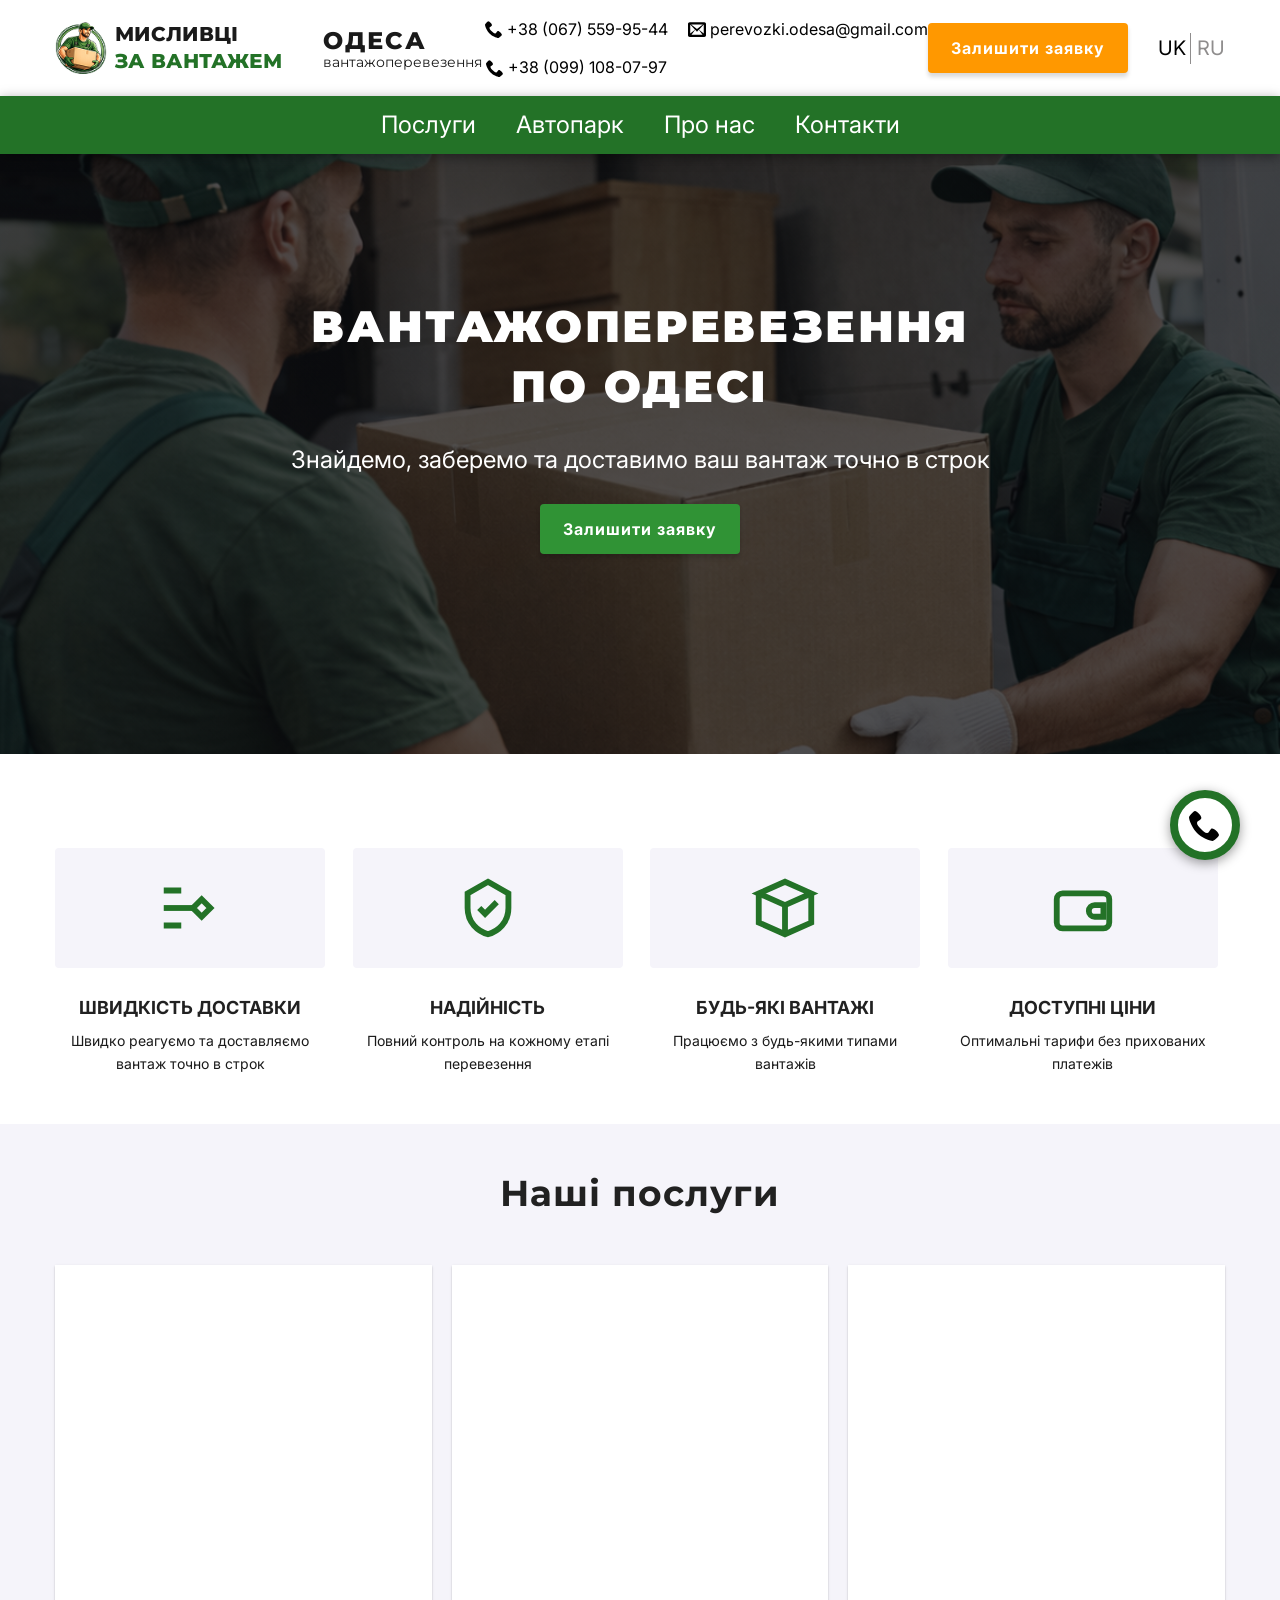
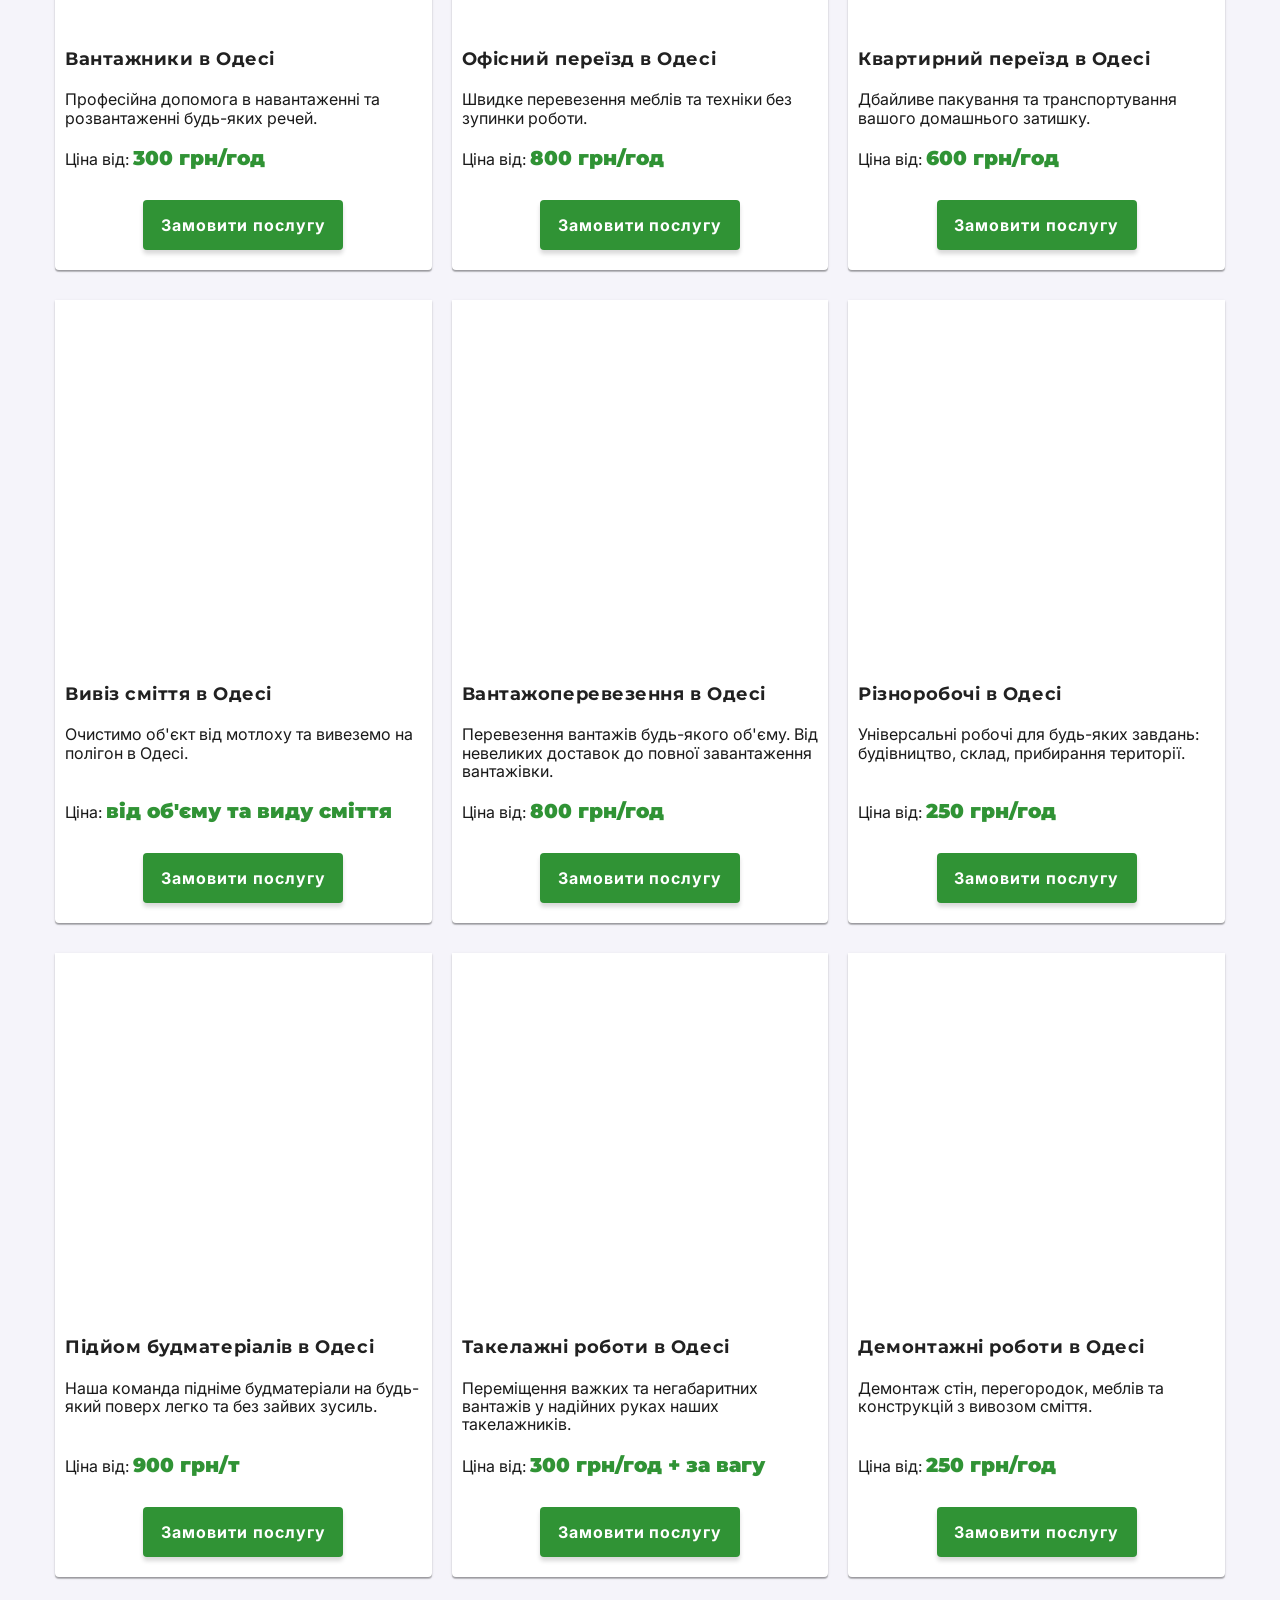
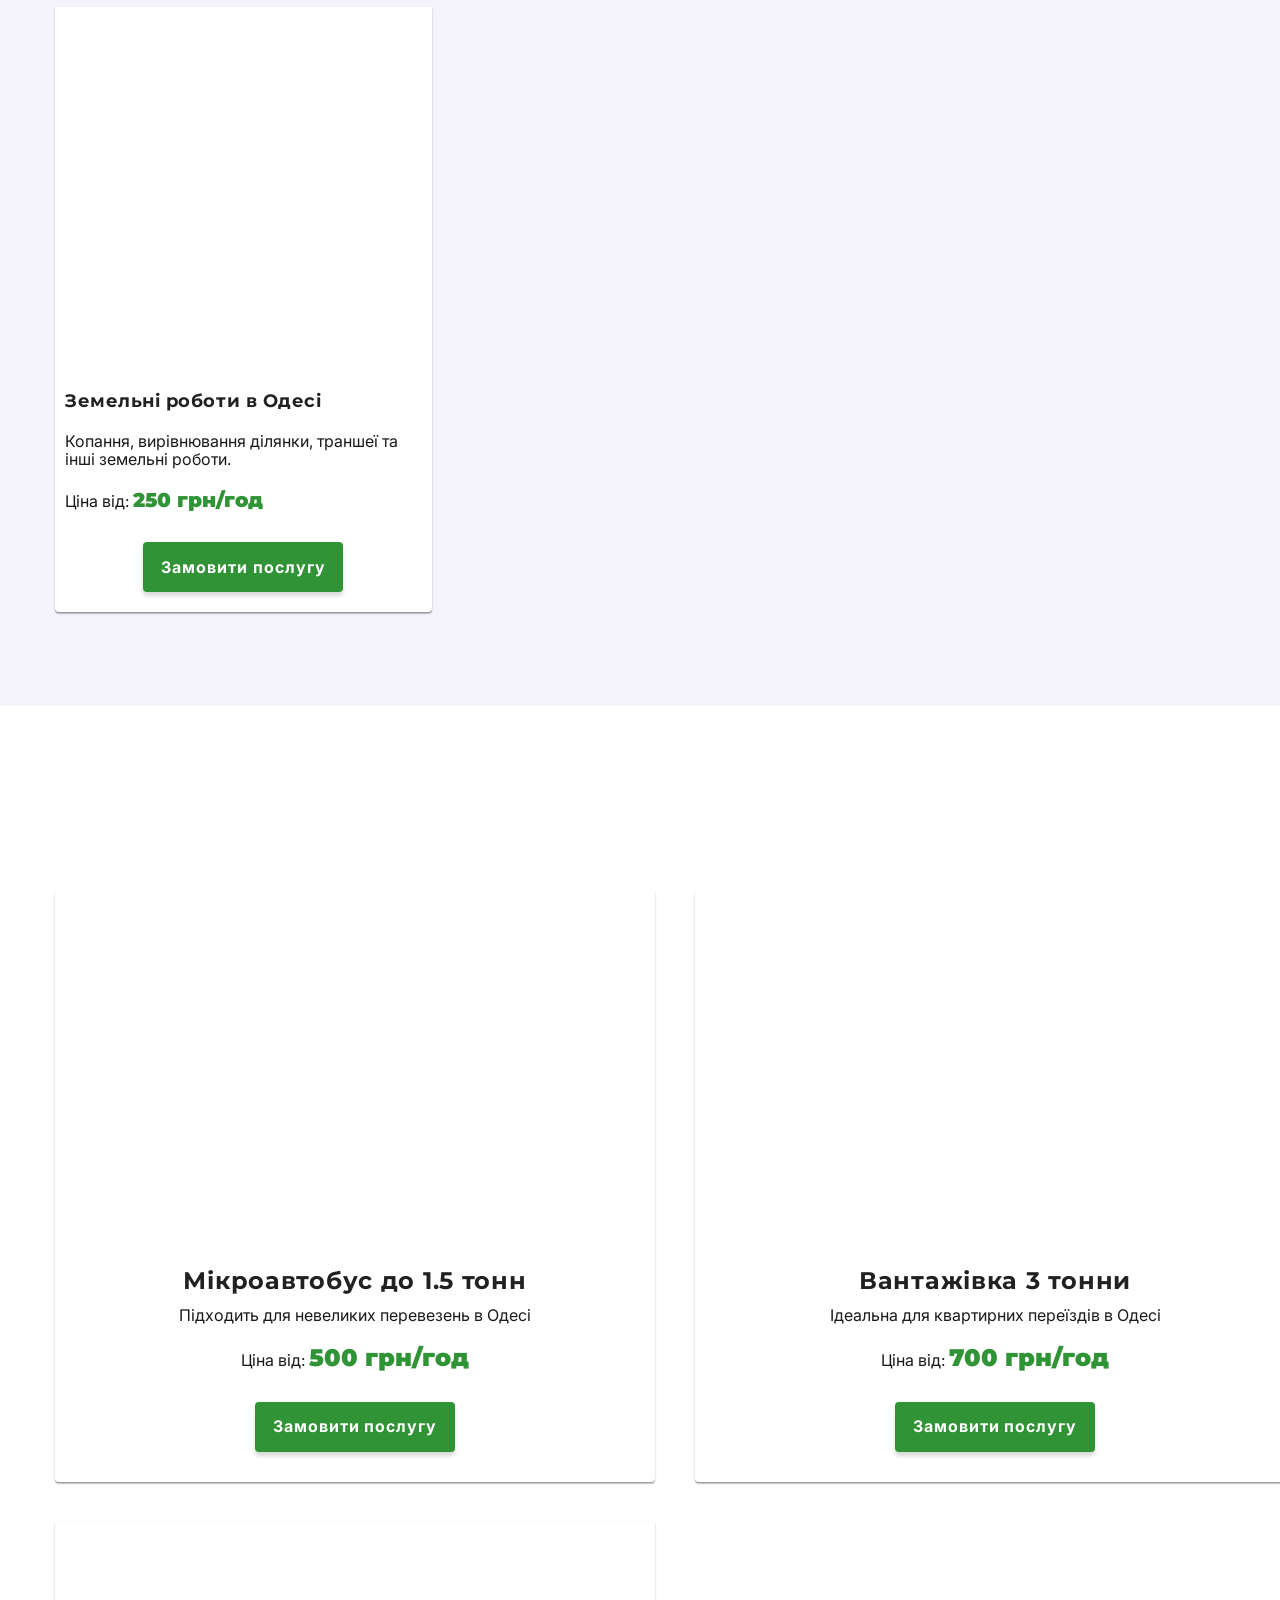
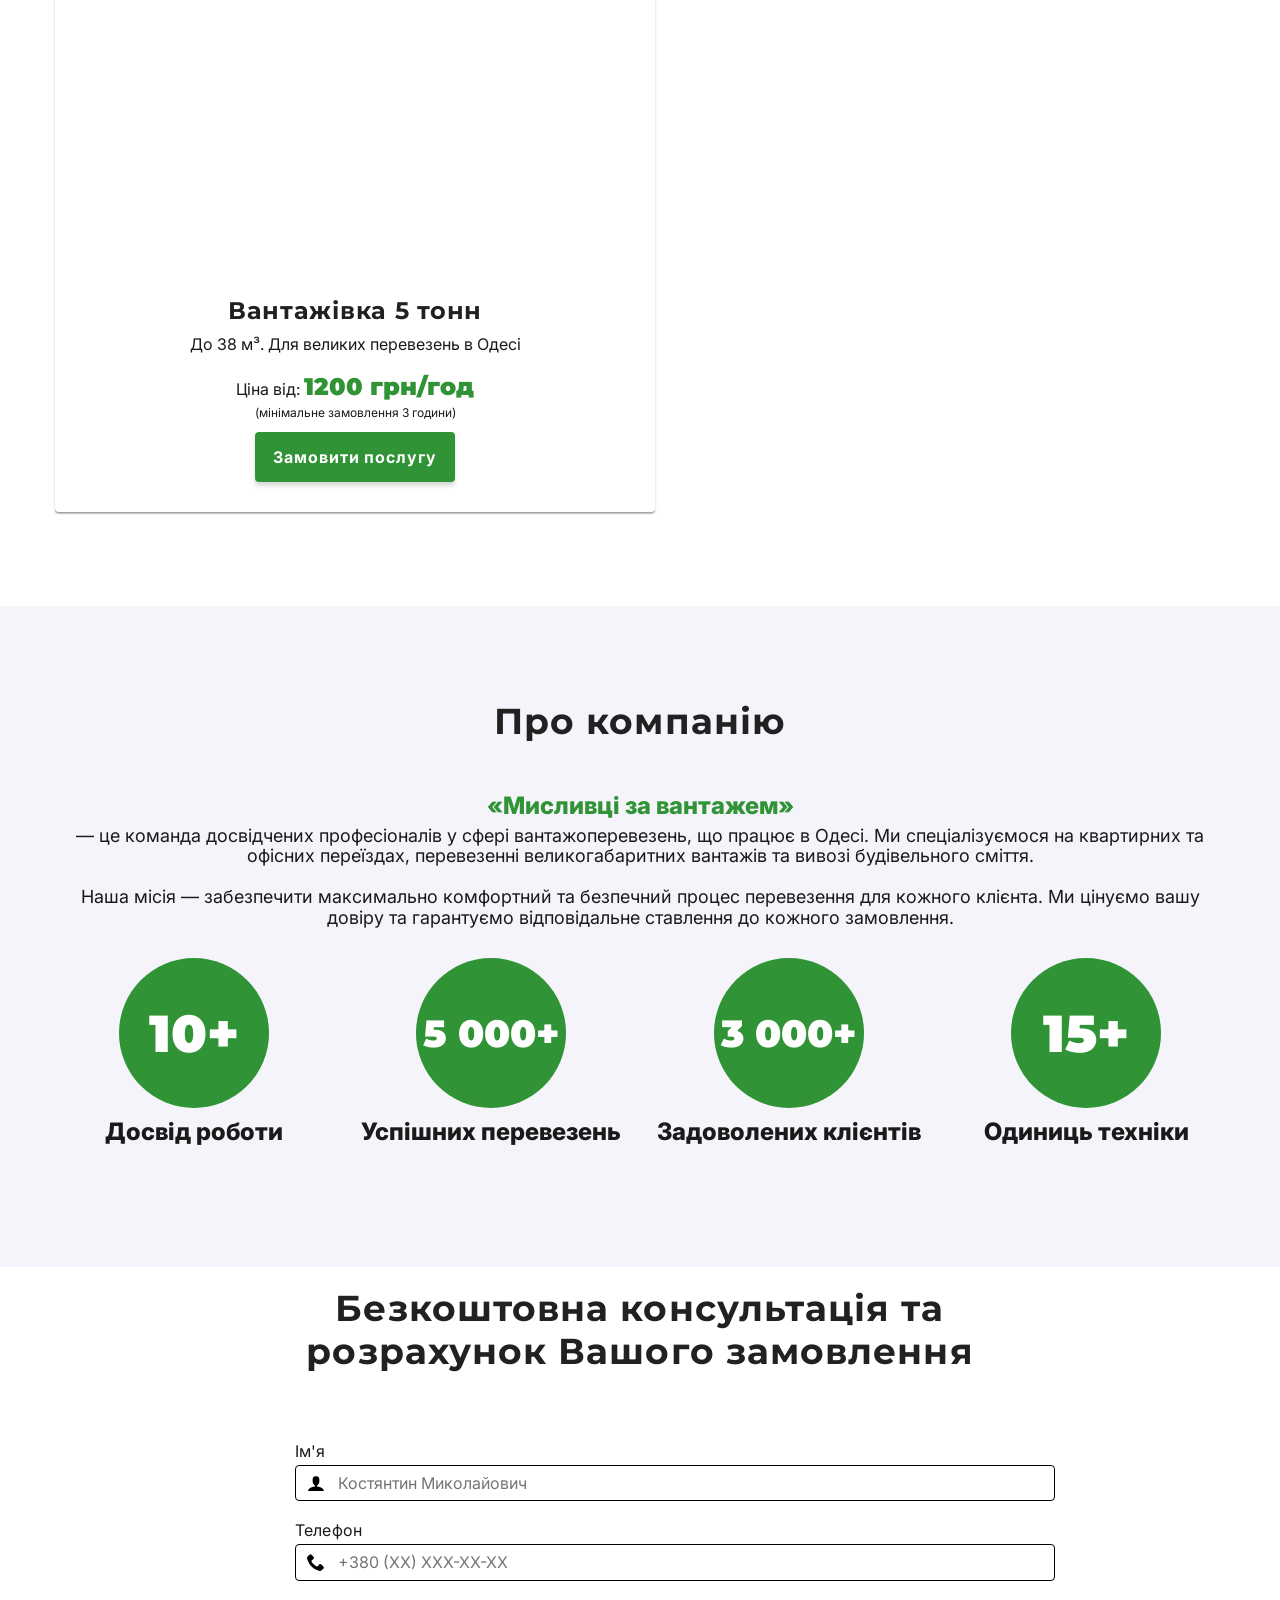
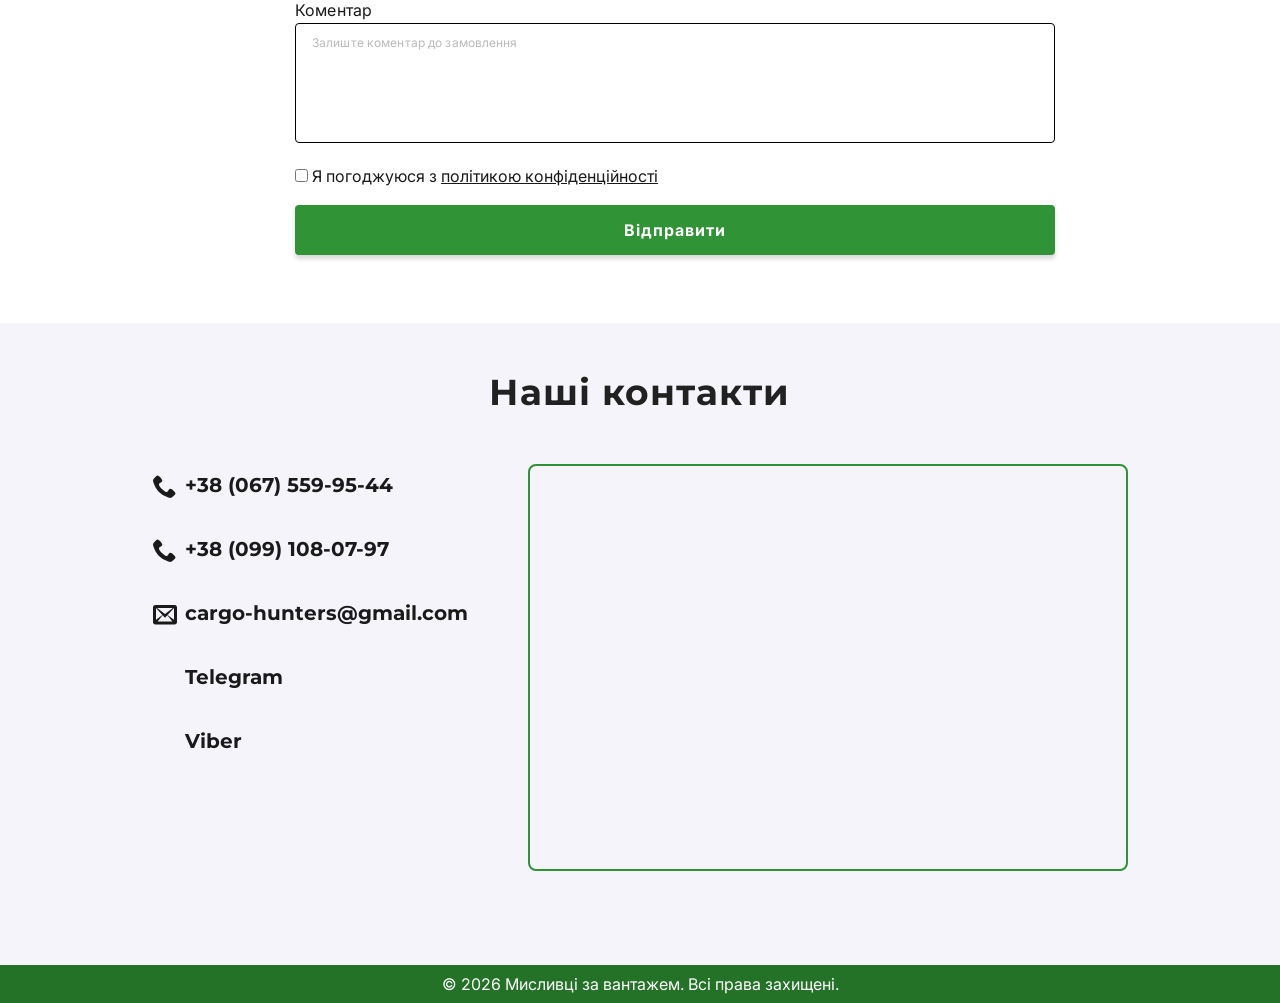
==== commit 2dccdd51: "add page ua" ====
--- a/index.html
+++ b/index.html
@@ -1,30 +1,34 @@
 <!doctype html>
-<html lang="ru">
+<html lang="uk">
 
 <head>
     <meta charset="UTF-8" />
     <meta name="viewport" content="width=device-width, initial-scale=1.0" />
     <meta name="description"
-        content="Профессиональные грузоперевозки и услуги грузчиков в Одессе. Квартирные и офисные переезды, вывоз мусора, занос стройматериалов. Низкие цены, работаем 24/7.">
+        content="Професійні вантажоперевезення та послуги вантажників в Одесі. Квартирні та офісні переїзди, вивіз сміття, занесення будматеріалів. Низькі ціни, працюємо 24/7.">
     <meta name="keywords"
-        content="грузоперевозки одесса, грузчики одесса, переезд одесса, вывоз мусора одесса, разнорабочие одесса">
+        content="вантажоперевезення одеса, вантажники одеса, переїзд одеса, вивіз сміття одеса, різноробочі одеса">
     <link rel="canonical" href="https://perevozki-odessa.pp.ua/">
 
     <meta property="og:type" content="website">
     <meta property="og:url" content="https://perevozki-odessa.pp.ua/">
-    <meta property="og:title" content="Охотники за грузом — Быстрые грузоперевозки в Одессе">
+    <meta property="og:title" content="Мисливці за вантажем — Швидкі вантажоперевезення в Одесі">
     <meta property="og:description"
-        content="Найдём, заберём и доставим ваш груз точно в срок. Грузчики от 300 грн/час. Звоните!">
+        content="Знайдемо, заберемо та доставимо ваш вантаж точно в строк. Вантажники від 300 грн/год. Телефонуйте!">
     <meta property="og:image" content="https://perevozki-odessa.pp.ua/img/og-image.jpg">
-    <meta property="og:site_name" content="Охотники за грузом">
-    <meta property="og:locale" content="ru_RU">
+    <meta property="og:site_name" content="Мисливці за вантажем">
+    <meta property="og:locale" content="uk_UA">
 
     <meta name="twitter:card" content="summary_large_image">
-    <meta name="twitter:title" content="Грузоперевозки Одесса | Охотники за грузом">
-    <meta name="twitter:description" content="Переезды и грузчики в Одессе. Надежно и аккуратно.">
+    <meta name="twitter:title" content="Вантажоперевезення Одеса | Мисливці за вантажем">
+    <meta name="twitter:description" content="Переїзди та вантажники в Одесі. Надійно та акуратно.">
     <meta name="twitter:image" content="https://perevozki-odessa.pp.ua/img/og-image.jpg">
 
-    <title>Охотники за грузом. Грузоперевозки Одесса. Грузчики Одесса</title>
+    <link rel="alternate" hreflang="uk" href="https://perevozki-odessa.pp.ua/" />
+    <link rel="alternate" hreflang="ru" href="https://perevozki-odessa.pp.ua/ru/" />
+    <link rel="alternate" hreflang="x-default" href="https://perevozki-odessa.pp.ua/" />
+
+    <title>Мисливці за вантажем. Вантажоперевезення Одеса. Вантажники Одеса</title>
     <link rel="icon" href="/favicon.ico" type="image/x-icon">
 
     <link
@@ -38,23 +42,21 @@
 <body>
     <header class="header">
         <div class="container">
-            <!-- logo -->
             <div class="nav">
                 <a href="/" class="logo__link">
                     <div class="logo__link__img">
-                        <img src="./img/logo.png" alt="логотип мужчина в форме с коробкой в руках" loading="lazy" />
-                    </div>
-                    <p class="logo__link__text">Охотники <span>за грузом</span></p>
+                        <img src="./img/logo.png" alt="логотип чоловік у формі з коробкою в руках" loading="lazy" />
+                    </div>
+                    <p class="logo__link__text">Мисливці <span>за вантажем</span></p>
                 </a>
 
-                <p class="logo__city">Одесса <span>грузоперевозки</span></p>
+                <p class="logo__city">Одеса <span>вантажоперевезення</span></p>
 
                 <button type="button" class="menu-open-btn" data-openBurger>
                     <svg width="40" height="40">
                         <use href="./img/icons3.svg#icon-menu"></use>
                     </svg>
                 </button>
-                <!-- Mob menu -->
                 <div class="burger__backdrop is-hidden" data-burgerBackdrop>
                     <div class="burger">
                         <button type="button" class="burger__close" data-closeBurger>
@@ -80,7 +82,7 @@
                                     +38 (099) 108-07-97</a>
                             </li>
                             <li class="burger__list__item">
-                                <a class="burger__list__item__link" href="mailto:allo01082019odessa@gmail.com"><svg
+                                <a class="burger__list__item__link" href="mailto:perevozki.odesa@gmail.com"><svg
                                         class="burger__list__item__icon" width="24" height="24">
                                         <use href="./img/icons3.svg#icon-envelop"></use>
                                     </svg>perevozki.odesa@gmail.com</a>
@@ -106,22 +108,21 @@
 
                         <ul class="burger__nav__list">
                             <li>
-                                <a href="#services" class="burger__nav__list__link" data-bur-links>Услуги</a>
+                                <a href="#services" class="burger__nav__list__link" data-bur-links>Послуги</a>
                             </li>
                             <li>
                                 <a href="#vehicles" class="burger__nav__list__link" data-bur-links>Автопарк</a>
                             </li>
                             <li>
-                                <a href="#about" class="burger__nav__list__link" data-bur-links>О нас</a>
+                                <a href="#about" class="burger__nav__list__link" data-bur-links>Про нас</a>
                             </li>
                             <li>
-                                <a href="#contacts" class="burger__nav__list__link" data-bur-links>Контакты</a>
+                                <a href="#contacts" class="burger__nav__list__link" data-bur-links>Контакти</a>
                             </li>
                         </ul>
                     </div>
                 </div>
 
-                <!-- header contacts -->
                 <div class="header__contacts">
                     <div class="header__nav">
                         <div class="header__nav__contacts">
@@ -143,8 +144,6 @@
                                 </li>
                             </ul>
 
-                            <!-- Почта -->
-
                             <div class="header__contacts__mail">
                                 <a href="mailto:perevozki.odesa@gmail.com">
                                     <svg width="18" height="18">
@@ -174,40 +173,37 @@
                         </ul>
                     </div>
                 </div>
-                <button type="button" data-open data-service="Консультация"
-                    class="header__btn btn--primary btn--yellow btn--desktop">Оставить заявку</button>
+                <button type="button" data-open data-service="Консультація"
+                    class="header__btn btn--primary btn--yellow btn--desktop">Залишити заявку</button>
                 <div class="lang__list">
-                    <a href="/" class="lang__link" aria-label="переключения языка страницы на украинский">UK</a>
                     <a href="/" class="lang__link current__page"
-                        aria-label="переключения языка страницы на русский">RU</a>
+                        aria-label="перемикання мови сторінки на українську">UK</a>
+                    <a href="/ru" class="lang__link" aria-label="перемикання мови сторінки на російську">RU</a>
                 </div>
                 <nav class="header__menu">
                     <ul class="header__menu__list">
-                        <li><a href="#services" class="header__menu__list__link">Услуги</a></li>
+                        <li><a href="#services" class="header__menu__list__link">Послуги</a></li>
                         <li><a href="#vehicles" class="header__menu__list__link">Автопарк</a></li>
-                        <li><a href="#about" class="header__menu__list__link">О нас</a></li>
-                        <li><a href="#contacts" class="header__menu__list__link">Контакты</a></li>
+                        <li><a href="#about" class="header__menu__list__link">Про нас</a></li>
+                        <li><a href="#contacts" class="header__menu__list__link">Контакти</a></li>
                     </ul>
                 </nav>
             </div>
         </div>
     </header>
     <main>
-        <!-- Section Hero -->
         <section>
             <div class="hero__overlay">
-                <h1 class="hero__overlay__title">Грузоперевозки <br />по Одессе</h1>
-                <p class="hero__overlay__text">Найдём, заберём и доставим ваш груз точно в срок</p>
-                <button type="button" class="btn--primary" data-open data-service="Консультация">Оставить
+                <h1 class="hero__overlay__title">Вантажоперевезення <br />по Одесі</h1>
+                <p class="hero__overlay__text">Знайдемо, заберемо та доставимо ваш вантаж точно в строк</p>
+                <button type="button" class="btn--primary" data-open data-service="Консультація">Залишити
                     заявку</button>
             </div>
         </section>
 
-        <!-- Section adventages -->
         <section class="section advantages">
             <div class="container">
-
-                <h2 class="visually-hidden">Наши особенности</h2>
+                <h2 class="visually-hidden">Наші особливості</h2>
                 <ul class="advantages__list">
                     <li class="advantages__card">
                         <div class="advantages__card__icon">
@@ -217,8 +213,8 @@
                                 <path d="M3 6h6M3 18h6" />
                             </svg>
                         </div>
-                        <h3 class="advantages__card__title">Скорость доставки</h3>
-                        <p class="advantages__card__text">Быстро реагируем и доставляем груз точно в срок</p>
+                        <h3 class="advantages__card__title">Швидкість доставки</h3>
+                        <p class="advantages__card__text">Швидко реагуємо та доставляємо вантаж точно в строк</p>
                     </li>
 
                     <li class="advantages__card">
@@ -228,8 +224,8 @@
                                 <path d="M9 12l2 2 4-4" />
                             </svg>
                         </div>
-                        <h3 class="advantages__card__title">Надёжность</h3>
-                        <p class="advantages__card__text">Полный контроль на каждом этапе перевозки</p>
+                        <h3 class="advantages__card__title">Надійність</h3>
+                        <p class="advantages__card__text">Повний контроль на кожному етапі перевезення</p>
                     </li>
 
                     <li class="advantages__card">
@@ -240,8 +236,8 @@
                                 <path d="M12 11v10" />
                             </svg>
                         </div>
-                        <h3 class="advantages__card__title">Любые грузы</h3>
-                        <p class="advantages__card__text">Работаем с любыми типами грузов</p>
+                        <h3 class="advantages__card__title">Будь-які вантажі</h3>
+                        <p class="advantages__card__text">Працюємо з будь-якими типами вантажів</p>
                     </li>
 
                     <li class="advantages__card">
@@ -251,20 +247,16 @@
                                 <path d="M16 11h3v4h-3a2 2 0 0 1 0-4z" />
                             </svg>
                         </div>
-                        <h3 class="advantages__card__title">Доступные цены</h3>
-                        <p class="advantages__card__text">Оптимальные тарифы без скрытых платежей</p>
-                    </li>
-
+                        <h3 class="advantages__card__title">Доступні ціни</h3>
+                        <p class="advantages__card__text">Оптимальні тарифи без прихованих платежів</p>
+                    </li>
                 </ul>
             </div>
         </section>
 
-        <!-- Section services -->
         <section class="section services section--second-color" id="services">
             <div class="container">
-
-                <h2 class="title">Наши услуги <span class="visually-hidden">грузоперевозок в Одессе </span></h2>
-
+                <h2 class="title">Наші послуги <span class="visually-hidden">вантажоперевезень в Одесі </span></h2>
                 <ul class="services__list">
                     <li class="services__item">
                         <picture class="services__item__img">
@@ -276,82 +268,81 @@
                                 media="(min-width: 768px)">
                             <source srcset="./img/mobile/workers-1.jpg 1x, ./img/mobile/workers-1-2x.jpg 2x"
                                 media="(min-width: 480px)">
-                            <img src="./img/mobile/workers-1.jpg" alt="двое мужчин, грузчики в форме несут коробки"
+                            <img src="./img/mobile/workers-1.jpg"
+                                alt="двоє чоловіків, вантажники у формі несуть коробки" width="450" />
+                        </picture>
+                        <div class="services__item__box">
+                            <h3 class="services__item__title">Вантажники в Одесі</h3>
+                            <p class="services__item__text">Професійна допомога в навантаженні та розвантаженні
+                                будь-яких речей.</p>
+                            <p class="services__item__price">Ціна від: <span>300 грн/год</span></p>
+                            <button type="button" class="btn--primary" data-open
+                                data-service="Вантажники від 300 грн/год">Замовити послугу</button>
+                        </div>
+                    </li>
+                    <li class="services__item">
+                        <picture class="services__item__img">
+                            <source
+                                srcset="./img/desktop/workers-2-desktop.jpg 1x, ./img/desktop/workers-2-desktop2x.jpg 2x"
+                                media="(min-width: 1200px)">
+                            <source
+                                srcset="./img/tablet/workers-2-tablet.jpg 1x, ./img/tablet/workers-2-tablet2x.jpg 2x"
+                                media="(min-width: 768px)">
+                            <source srcset="./img/mobile/workers-2.jpg 1x, ./img/mobile/workers-2-2x.jpg 2x"
+                                media="(min-width: 480px)">
+                            <img src="./img/mobile/workers-2.jpg" alt="офісний переїзд, вантажники несуть техніку"
                                 width="450" />
                         </picture>
                         <div class="services__item__box">
-                            <h3 class="services__item__title">Грузчики в Одессе</h3>
-                            <p class="services__item__text">Профессиональная помощь в погрузке и разгрузке любых вещей.
+                            <h3 class="services__item__title">Офісний переїзд в Одесі</h3>
+                            <p class="services__item__text">Швидке перевезення меблів та техніки без зупинки роботи.</p>
+                            <p class="services__item__price">Ціна від: <span>800 грн/год</span></p>
+                            <button type="button" class="btn--primary" data-open
+                                data-service="Офісний переїзд 800 грн/год">Замовити послугу</button>
+                        </div>
+                    </li>
+                    <li class="services__item">
+                        <picture class="services__item__img">
+                            <source
+                                srcset="./img/desktop/workers-3-desktop.jpg 1x, ./img/desktop/workers-3-desktop2x.jpg 2x"
+                                media="(min-width: 1200px)">
+                            <source
+                                srcset="./img/tablet/workers-3-tablet.jpg 1x, ./img/tablet/workers-3-tablet2x.jpg 2x"
+                                media="(min-width: 768px)">
+                            <source srcset="./img/mobile/workers-3.jpg 1x, ./img/mobile/workers-3-2x.jpg 2x"
+                                media="(min-width: 480px)">
+                            <img src="./img/mobile/workers-3.jpg" alt="квартирний переїзд, вантажники несуть меблі"
+                                width="450" />
+                        </picture>
+                        <div class="services__item__box">
+                            <h3 class="services__item__title">Квартирний переїзд в Одесі</h3>
+                            <p class="services__item__text">Дбайливе пакування та транспортування вашого домашнього
+                                затишку.</p>
+                            <p class="services__item__price">Ціна від: <span>600 грн/год</span></p>
+                            <button type="button" class="btn--primary" data-open
+                                data-service="Квартирний переїзд від 600 грн/год">Замовити послугу</button>
+                        </div>
+                    </li>
+                    <li class="services__item">
+                        <picture class="services__item__img">
+                            <source
+                                srcset="./img/desktop/workers-4-desktop.jpg 1x, ./img/desktop/workers-4-desktop2x.jpg 2x"
+                                media="(min-width: 1200px)">
+                            <source
+                                srcset="./img/tablet/workers-4-tablet.jpg 1x, ./img/tablet/workers-4-tablet2x.jpg 2x"
+                                media="(min-width: 768px)">
+                            <source srcset="./img/mobile/workers-4.jpg 1x, ./img/mobile/workers-4-2x.jpg 2x"
+                                media="(min-width: 480px)">
+                            <img src="./img/mobile/workers-4.jpg" alt="вантажники вантажать будівельне сміття"
+                                width="450" />
+                        </picture>
+                        <div class="services__item__box">
+                            <h3 class="services__item__title">Вивіз сміття в Одесі</h3>
+                            <p class="services__item__text">Очистимо об'єкт від мотлоху та вивеземо на полігон в Одесі.
                             </p>
-                            <p class="services__item__price">Цена от: <span>300 грн/час</span></p>
-                            <button type="button" class="btn--primary" data-open
-                                data-service="Грузчики от 300 грн/час">Заказать
-                                услугу</button>
-                        </div>
-                    </li>
-                    <li class="services__item">
-                        <picture class="services__item__img">
-                            <source
-                                srcset="./img/desktop/workers-2-desktop.jpg 1x, ./img/desktop/workers-2-desktop2x.jpg 2x"
-                                media="(min-width: 1200px)">
-                            <source
-                                srcset="./img/tablet/workers-2-tablet.jpg 1x, ./img/tablet/workers-2-tablet2x.jpg 2x"
-                                media="(min-width: 768px)">
-                            <source srcset="./img/mobile/workers-2.jpg 1x, ./img/mobile/workers-2-2x.jpg 2x"
-                                media="(min-width: 480px)">
-                            <img src="./img/mobile/workers-2.jpg" alt="двое мужчин, грузчики в форме несут коробки"
-                                width="450" />
-                        </picture>
-                        <div class="services__item__box">
-                            <h3 class="services__item__title">Офисный переезд в Одессе</h3>
-                            <p class="services__item__text">Быстрая перевозка мебели и техники без остановки работы.</p>
-                            <p class="services__item__price">Цена от: <span>800 грн/час</span></p>
-                            <button type="button" class="btn--primary" data-open
-                                data-service="Офисный переезд 800 грн/час">Заказать
-                                услугу</button>
-                        </div>
-                    </li>
-                    <li class="services__item">
-                        <picture class="services__item__img">
-                            <source
-                                srcset="./img/desktop/workers-3-desktop.jpg 1x, ./img/desktop/workers-3-desktop2x.jpg 2x"
-                                media="(min-width: 1200px)">
-                            <source
-                                srcset="./img/tablet/workers-3-tablet.jpg 1x, ./img/tablet/workers-3-tablet2x.jpg 2x"
-                                media="(min-width: 768px)">
-                            <source srcset="./img/mobile/workers-3.jpg 1x, ./img/mobile/workers-3-2x.jpg 2x"
-                                media="(min-width: 480px)">
-                            <img src="./img/mobile/workers-3.jpg" alt="двое мужчин, грузчики в форме несут мебель"
-                                width="450" />
-                        </picture>
-                        <div class="services__item__box">
-                            <h3 class="services__item__title">Квартирный переезд в Одессе</h3>
-                            <p class="services__item__text">Бережная упаковка и транспортировка вашего домашнего уюта.
-                            </p>
-                            <p class="services__item__price">Цена от: <span>600 грн/час</span></p>
-                            <button type="button" class="btn--primary" data-open
-                                data-service="Квартирный переезд от 600 грн/час">Заказать услугу</button>
-                        </div>
-                    </li>
-                    <li class="services__item">
-                        <picture class="services__item__img">
-                            <source
-                                srcset="./img/desktop/workers-4-desktop.jpg 1x, ./img/desktop/workers-4-desktop2x.jpg 2x"
-                                media="(min-width: 1200px)">
-                            <source
-                                srcset="./img/tablet/workers-4-tablet.jpg 1x, ./img/tablet/workers-4-tablet2x.jpg 2x"
-                                media="(min-width: 768px)">
-                            <source srcset="./img/mobile/workers-4.jpg 1x, ./img/mobile/workers-4-2x.jpg 2x"
-                                media="(min-width: 480px)">
-                            <img src="./img/mobile/workers-4.jpg"
-                                alt="двое мужчин, грузчики в форме грузят строительный мусор" width="450" />
-                        </picture>
-                        <div class="services__item__box">
-                            <h3 class="services__item__title">Вывоз мусора в Одессе</h3>
-                            <p class="services__item__text">Очистим объект от хлама и вывезем на полигон в Одессе.</p>
-                            <p class="services__item__price">Цена: <span>от объема и вида мусора</span></p>
-                            <button type="button" class="btn--primary" data-open data-service="Вывоз мусора">Заказать
-                                услугу</button>
+                            <p class="services__item__price">Ціна: <span>від об'єму та виду сміття</span></p>
+                            <button type="button" class="btn--primary" data-open data-service="Вивіз сміття">Замовити
+                                послугу</button>
                         </div>
                     </li>
                     <li class="services__item">
@@ -364,18 +355,15 @@
                                 media="(min-width: 768px)">
                             <source srcset="./img/mobile/workers-5.jpg 1x, ./img/mobile/workers-5-2x.jpg 2x"
                                 media="(min-width: 480px)">
-                            <img src="./img/mobile/workers-5.jpg" alt="грузовик с палетами товаров в коробках и бочках"
-                                width="450" />
-                        </picture>
-                        <div class="services__item__box">
-                            <h3 class="services__item__title">Грузоперевозки в Одессе</h3>
-                            <p class="services__item__text">Перевозка грузов любого объема по Одессе. От небольших
-                                доставок до полной
-                                загрузки грузовика.</p>
-                            <p class="services__item__price">Цена от: <span>800 грн/час</span></p>
-                            <button type="button" class="btn--primary" data-open
-                                data-service="Грузоперевозки от 1500 грн/час">Заказать
-                                услугу</button>
+                            <img src="./img/mobile/workers-5.jpg" alt="вантажівка з товарами" width="450" />
+                        </picture>
+                        <div class="services__item__box">
+                            <h3 class="services__item__title">Вантажоперевезення в Одесі</h3>
+                            <p class="services__item__text">Перевезення вантажів будь-якого об'єму. Від невеликих
+                                доставок до повної завантаження вантажівки.</p>
+                            <p class="services__item__price">Ціна від: <span>800 грн/год</span></p>
+                            <button type="button" class="btn--primary" data-open
+                                data-service="Вантажоперевезення від 800 грн/год">Замовити послугу</button>
                         </div>
                     </li>
                     <li class="services__item">
@@ -388,19 +376,15 @@
                                 media="(min-width: 768px)">
                             <source srcset="./img/mobile/workers-6.jpg 1x, ./img/mobile/workers-6-2x.jpg 2x"
                                 media="(min-width: 480px)">
-                            <img src="./img/mobile/workers-6.jpg"
-                                alt="двое мужчин, делают ремонт в квартире с профессиональным инструментом"
-                                width="450" />
-                        </picture>
-                        <div class="services__item__box">
-                            <h3 class="services__item__title">Разнорабочие в Одессе</h3>
-                            <p class="services__item__text">Универсальные рабочие для любых задач: стройка, склад,
-                                погрузка, уборка
-                                территории.</p>
-                            <p class="services__item__price">Цена от: <span>250 грн/час</span></p>
-                            <button type="button" class="btn--primary" data-open
-                                data-service="Разнорабочие от 250 грн/час">Заказать
-                                услугу</button>
+                            <img src="./img/mobile/workers-6.jpg" alt="різноробочі за роботою" width="450" />
+                        </picture>
+                        <div class="services__item__box">
+                            <h3 class="services__item__title">Різноробочі в Одесі</h3>
+                            <p class="services__item__text">Універсальні робочі для будь-яких завдань: будівництво,
+                                склад, прибирання території.</p>
+                            <p class="services__item__price">Ціна від: <span>250 грн/год</span></p>
+                            <button type="button" class="btn--primary" data-open
+                                data-service="Різноробочі від 250 грн/год">Замовити послугу</button>
                         </div>
                     </li>
                     <li class="services__item">
@@ -413,18 +397,15 @@
                                 media="(min-width: 768px)">
                             <source srcset="./img/mobile/workers-7.jpg 1x, ./img/mobile/workers-7-2x.jpg 2x"
                                 media="(min-width: 480px)">
-                            <img src="./img/mobile/workers-7.jpg"
-                                alt="двое мужчин, грузчики в форме несут мешки с цементом" width="450" />
-                        </picture>
-                        <div class="services__item__box">
-                            <h3 class="services__item__title">Подъём стройматериалов в Одессе</h3>
-                            <p class="services__item__text">Наша команда поднимет строймаьериалы на любой этаж легко и
-                                без лишних
-                                усилий.</p>
-                            <p class="services__item__price">Цена от: <span>900 грн/т</span></p>
-                            <button type="button" class="btn--primary" data-open
-                                data-service="Подъём строй. мат. от 900 грн/т">Заказать
-                                услугу</button>
+                            <img src="./img/mobile/workers-7.jpg" alt="підйом будматеріалів" width="450" />
+                        </picture>
+                        <div class="services__item__box">
+                            <h3 class="services__item__title">Підйом будматеріалів в Одесі</h3>
+                            <p class="services__item__text">Наша команда підніме будматеріали на будь-який поверх легко
+                                та без зайвих зусиль.</p>
+                            <p class="services__item__price">Ціна від: <span>900 грн/т</span></p>
+                            <button type="button" class="btn--primary" data-open
+                                data-service="Підйом буд. мат. від 900 грн/т">Замовити послугу</button>
                         </div>
                     </li>
                     <li class="services__item">
@@ -437,18 +418,15 @@
                                 media="(min-width: 768px)">
                             <source srcset="./img/mobile/workers-8.jpg 1x, ./img/mobile/workers-8-2x.jpg 2x"
                                 media="(min-width: 480px)">
-                            <img src="./img/mobile/workers-8.jpg"
-                                alt="двое мужчин, грузчики в форме поднимают тяжелое оборудование" width="450" />
-                        </picture>
-                        <div class="services__item__box">
-                            <h3 class="services__item__title">Такелажные работы в Одессе</h3>
-                            <p class="services__item__text">Перемещение тяжелых и негабаритных грузов в надежных руках
-                                наших
-                                такелажников.</p>
-                            <p class="services__item__price">Цена от: <span>300 грн/час + за вес</span></p>
-                            <button type="button" class="btn--primary" data-open
-                                data-service="Такелаж от 300 грн/час">Заказать
-                                услугу</button>
+                            <img src="./img/mobile/workers-8.jpg" alt="такелажні роботи" width="450" />
+                        </picture>
+                        <div class="services__item__box">
+                            <h3 class="services__item__title">Такелажні роботи в Одесі</h3>
+                            <p class="services__item__text">Переміщення важких та негабаритних вантажів у надійних руках
+                                наших такелажників.</p>
+                            <p class="services__item__price">Ціна від: <span>300 грн/год + за вагу</span></p>
+                            <button type="button" class="btn--primary" data-open
+                                data-service="Такелаж від 300 грн/год">Замовити послугу</button>
                         </div>
                     </li>
                     <li class="services__item">
@@ -461,16 +439,15 @@
                                 media="(min-width: 768px)">
                             <source srcset="./img/mobile/workers-9.jpg 1x, ./img/mobile/workers-9-2x.jpg 2x"
                                 media="(min-width: 480px)">
-                            <img src="./img/mobile/workers-9.jpg" alt="двое мужчин, в форме сносят стену" width="450" />
-                        </picture>
-                        <div class="services__item__box">
-                            <h3 class="services__item__title">Демонтажные работы в Одессе</h3>
-                            <p class="services__item__text">Демонтаж стен, перегородок, мебели и конструкций с вывозом
-                                мусора.</p>
-                            <p class="services__item__price">Цена от: <span>250 грн/час</span></p>
-                            <button type="button" class="btn--primary" data-open
-                                data-service="Демонтаж от 250 грн/час">Заказать
-                                услугу</button>
+                            <img src="./img/mobile/workers-9.jpg" alt="демонтажні роботи" width="450" />
+                        </picture>
+                        <div class="services__item__box">
+                            <h3 class="services__item__title">Демонтажні роботи в Одесі</h3>
+                            <p class="services__item__text">Демонтаж стін, перегородок, меблів та конструкцій з вивозом
+                                сміття.</p>
+                            <p class="services__item__price">Ціна від: <span>250 грн/год</span></p>
+                            <button type="button" class="btn--primary" data-open
+                                data-service="Демонтаж від 250 грн/год">Замовити послугу</button>
                         </div>
                     </li>
                     <li class="services__item">
@@ -483,28 +460,24 @@
                                 media="(min-width: 768px)">
                             <source srcset="./img/mobile/workers-10.jpg 1x, ./img/mobile/workers-10-2x.jpg 2x"
                                 media="(min-width: 480px)">
-                            <img src="./img/mobile/workers-10.jpg" alt="двое мужчин, в форме выкапывают землю"
-                                width="450" />
-                        </picture>
-                        <div class="services__item__box">
-                            <h3 class="services__item__title">Земельные работы в Одессе</h3>
-                            <p class="services__item__text">Копка, выравнивание участка, траншеи и другие земельные
-                                работы.</p>
-                            <p class="services__item__price">Цена от: <span>250 грн/ч</span></p>
-                            <button type="button" class="btn--primary" data-open
-                                data-service="Земельные от 250 грн/час">Заказать
-                                услугу</button>
+                            <img src="./img/mobile/workers-10.jpg" alt="земельні роботи" width="450" />
+                        </picture>
+                        <div class="services__item__box">
+                            <h3 class="services__item__title">Земельні роботи в Одесі</h3>
+                            <p class="services__item__text">Копання, вирівнювання ділянки, траншеї та інші земельні
+                                роботи.</p>
+                            <p class="services__item__price">Ціна від: <span>250 грн/год</span></p>
+                            <button type="button" class="btn--primary" data-open
+                                data-service="Земельні від 250 грн/год">Замовити послугу</button>
                         </div>
                     </li>
                 </ul>
             </div>
         </section>
 
-        <!-- Section vehicles -->
         <section class="section vehicle" id="vehicles">
             <div class="container">
-                <h2 class="title title--white">Наш автопарк в Одессе</h2>
-
+                <h2 class="title title--white">Наш автопарк в Одесі</h2>
                 <ul class="vehicle__list">
                     <li class="vehicle__list__item">
                         <picture class="vehicle__list__item__img">
@@ -516,16 +489,14 @@
                                 media="(min-width: 768px)">
                             <source srcset="./img/mobile/transport-1.jpg 1x, ./img/mobile/transport-1-2x.jpg 2x"
                                 media="(min-width: 480px)">
-                            <img src="./img/mobile/transport-1.jpg" alt="двое мужчин, грузчики в форме несут коробки"
-                                width="450" />
+                            <img src="./img/mobile/transport-1.jpg" alt="мікроавтобус" width="450" />
                         </picture>
                         <div class="vehicle__list__item__box">
-                            <h3 class="vehicle__list__item__title">Микроавтобус до 1.5 тонн</h3>
-                            <p class="vehicle__list__item__text">Подходит для небольших перевозок в Одессе</p>
-                            <p class="vehicle__list__item__price">Цена от: <span>500 грн/час</span></p>
-                            <button type="button" class="btn--primary" data-open
-                                data-service="Микроавтобус до 1.5 тонн">Заказать
-                                услугу</button>
+                            <h3 class="vehicle__list__item__title">Мікроавтобус до 1.5 тонн</h3>
+                            <p class="vehicle__list__item__text">Підходить для невеликих перевезень в Одесі</p>
+                            <p class="vehicle__list__item__price">Ціна від: <span>500 грн/год</span></p>
+                            <button type="button" class="btn--primary" data-open
+                                data-service="Мікроавтобус до 1.5 тонн">Замовити послугу</button>
                         </div>
                     </li>
 
@@ -539,16 +510,14 @@
                                 media="(min-width: 768px)">
                             <source srcset="./img/mobile/transport-2.jpg 1x, ./img/mobile/transport-2-2x.jpg 2x"
                                 media="(min-width: 480px)">
-                            <img src="./img/mobile/transport-2.jpg" alt="двое мужчин, грузчики в форме несут коробки"
-                                width="450" />
+                            <img src="./img/mobile/transport-2.jpg" alt="вантажівка 3 тонни" width="450" />
                         </picture>
                         <div class="vehicle__list__item__box">
-                            <h3 class="vehicle__list__item__title">Грузовик 3 тонны</h3>
-                            <p class="vehicle__list__item__text">Идеален для квартирных переездов в Одессе</p>
-                            <p class="vehicle__list__item__price">Цена от: <span>700 грн/час</span></p>
-                            <button type="button" class="btn--primary" data-open
-                                data-service="Грузовик 3 тонны">Заказать
-                                услугу</button>
+                            <h3 class="vehicle__list__item__title">Вантажівка 3 тонни</h3>
+                            <p class="vehicle__list__item__text">Ідеальна для квартирних переїздів в Одесі</p>
+                            <p class="vehicle__list__item__price">Ціна від: <span>700 грн/год</span></p>
+                            <button type="button" class="btn--primary" data-open
+                                data-service="Вантажівка 3 тонни">Замовити послугу</button>
                         </div>
                     </li>
 
@@ -562,67 +531,61 @@
                                 media="(min-width: 768px)">
                             <source srcset="./img/mobile/transport-3.jpg 1x, ./img/mobile/transport-3-2x.jpg 2x"
                                 media="(min-width: 480px)">
-                            <img src="./img/mobile/transport-3.jpg" alt="двое мужчин, грузчики в форме несут коробки"
-                                width="450" />
+                            <img src="./img/mobile/transport-3.jpg" alt="вантажівка 5 тонн" width="450" />
                         </picture>
                         <div class="vehicle__list__item__box">
-                            <h3 class="vehicle__list__item__title">Грузовик 5 тонн</h3>
-                            <p class="vehicle__list__item__text">До 38 м³. Для крупных перевозок в Одессе</p>
-                            <p class="vehicle__list__item__price">Цена от: <span>1200 грн/час</span></p>
-                            <p class="vehicle__list__item__price__under">(минимальный заказ 3 часа)</p>
-                            <button type="button" class="btn--primary" data-open data-service="Грузовик 5 тонн">Заказать
-                                услугу</button>
+                            <h3 class="vehicle__list__item__title">Вантажівка 5 тонн</h3>
+                            <p class="vehicle__list__item__text">До 38 м³. Для великих перевезень в Одесі</p>
+                            <p class="vehicle__list__item__price">Ціна від: <span>1200 грн/год</span></p>
+                            <p class="vehicle__list__item__price__under">(мінімальне замовлення 3 години)</p>
+                            <button type="button" class="btn--primary" data-open
+                                data-service="Вантажівка 5 тонн">Замовити послугу</button>
                         </div>
                     </li>
                 </ul>
             </div>
         </section>
-        <!-- Section about -->
+
         <section class="section section--second-color" id="about">
             <div class="container">
-                <h2 class="title">О компании</h2>
-                <p class="about__text"><span>«Охотники за грузом»</span> Это команда опытных профессионалов в сфере
-                    грузоперевозок,
-                    работающая в Одессе. Мы
-                    специализируемся на квартирных и офисных переездах, перевозке крупногабаритных грузов и вывозе
-                    строительного
-                    мусора.</p>
+                <h2 class="title">Про компанію</h2>
+                <p class="about__text"><span>«Мисливці за вантажем»</span> — це команда досвідчених професіоналів у
+                    сфері вантажоперевезень, що працює в Одесі. Ми спеціалізуємося на квартирних та офісних переїздах,
+                    перевезенні великогабаритних вантажів та вивозі будівельного сміття.</p>
                 <p class="about__subtext">
-                    Наша миссия — обеспечить максимально комфортный и безопасный процесс перевозки для каждого клиента.
-                    Мы ценим
-                    ваше
-                    доверие и гарантируем ответственное отношение к каждому заказу.
+                    Наша місія — забезпечити максимально комфортний та безпечний процес перевезення для кожного клієнта.
+                    Ми цінуємо вашу довіру та гарантуємо відповідальне ставлення до кожного замовлення.
                 </p>
                 <ul class="about__list">
                     <li class="about__list__item">
                         <span>10+</span>
-                        <p>Опыт работы</p>
+                        <p>Досвід роботи</p>
                     </li>
                     <li class="about__list__item">
                         <span>5 000+</span>
-                        <p>Успешных перевозок</p>
+                        <p>Успішних перевезень</p>
                     </li>
                     <li class="about__list__item">
                         <span>3 000+</span>
-                        <p>Довольных клиентов</p>
+                        <p>Задоволених клієнтів</p>
                     </li>
                     <li class="about__list__item">
                         <span>15+</span>
-                        <p>Единиц техники</p>
+                        <p>Одиниць техніки</p>
                     </li>
                 </ul>
             </div>
         </section>
-        <!-- Section form -->
+
         <section class="section form">
             <div class="container">
-                <h2 class="title form--title">Бесплатная консультация и расчет Вашего заказа</h2>
+                <h2 class="title form--title">Безкоштовна консультація та розрахунок Вашого замовлення</h2>
                 <form class="form" id="form">
                     <div>
-                        <label class="form__label" for="name">Имя</label>
+                        <label class="form__label" for="name">Ім'я</label>
                         <div class="form__field">
                             <input class="form__input" type="text" name="name" id="name"
-                                placeholder="Константин Николаевич" required />
+                                placeholder="Костянтин Миколайович" required />
                             <svg class="form__input__icon" width="18" height="18">
                                 <use href="./img/icons3.svg#icon-user"></use>
                             </svg>
@@ -640,40 +603,36 @@
                         </div>
                     </div>
 
-                    <!-- Hidden service field -->
-                    <input class="form__input" type="hidden" name="service" id="service" value="Консультация" />
+                    <input class="form__input" type="hidden" name="service" id="service" value="Консультація" />
 
                     <div>
-                        <label class="form__label">Комментарии</label>
+                        <label class="form__label">Коментар</label>
                         <textarea class="form__textarea" name="comment" id="comment"
-                            placeholder="Оставьте комментарий к заказу"></textarea>
+                            placeholder="Залиште коментар до замовлення"></textarea>
                     </div>
 
                     <div style="display:none;">
-                        <label>Не заполняйте это поле</label>
+                        <label>Не заповнюйте це поле</label>
                         <input type="text" name="company">
                     </div>
 
                     <label>
                         <input type="checkbox" required>
-                        Я соглашаюсь с <a class="policy__link" href="/policy/ru.html" target="_blank"
-                            rel="noopener noreferrer">политикой
-                            конфиденциальности</a>
+                        Я погоджуюся з <a class="policy__link" href="/policy/ua.html" target="_blank"
+                            rel="noopener noreferrer">політикою конфіденційності</a>
                     </label>
 
-                    <button type="submit" class="btn--primary btn--full">Отправить</button>
+                    <button type="submit" class="btn--primary btn--full">Відправити</button>
                 </form>
             </div>
         </section>
-        <!-- Section contacts -->
+
         <section class="section contacts section--second-color" id="contacts">
             <div class="container">
-                <h2 class="title">Наши контакты</h2>
+                <h2 class="title">Наші контакти</h2>
                 <div class="contacts__block">
-
                     <ul class="contacts__list">
                         <li class="contacts__list__item">
-
                             <a class="contacts__list__item__link" href="tel:+380675599544">
                                 <svg class="contacts__list__item__icon" width="24" height="24">
                                     <use href="./img/icons3.svg#icon-phone"></use>
@@ -681,7 +640,6 @@
                                 +38 (067) 559-95-44
                             </a>
                         </li>
-
                         <li class="contacts__list__item">
                             <a class="contacts__list__item__link" href="tel:+380991080797">
                                 <svg class="contacts__list__item__icon" width="24" height="24">
@@ -690,13 +648,12 @@
                                 +38 (099) 108-07-97</a>
                         </li>
                         <li class="contacts__list__item">
-                            <a class="contacts__list__item__link" href="mailto:allo01082019odessa@gmail.com"><svg
+                            <a class="contacts__list__item__link" href="mailto:perevozki.odesa@gmail.com"><svg
                                     class="contacts__list__item__icon" width="24" height="24">
                                     <use href="./img/icons3.svg#icon-envelop"></use>
                                 </svg>cargo-hunters@gmail.com</a>
                         </li>
                         <li class="contacts__list__item">
-
                             <a class="contacts__list__item__link" href="https://t.me/+380675599544" target="_blank"
                                 rel="noopener noreferrer"><svg class="contacts__list__item__icon" width="24"
                                     height="24">
@@ -704,7 +661,6 @@
                                 </svg>Telegram</a>
                         </li>
                         <li class="contacts__list__item">
-
                             <a class="contacts__list__item__link" href="viber://chat?number=%2B380675599544"
                                 target="_blank" rel="noopener noreferrer"><svg class="contacts__list__item__icon"
                                     width="24" height="24">
@@ -712,21 +668,18 @@
                                 </svg>Viber</a>
                         </li>
                     </ul>
-
                     <div class="contacts__map">
-                        <iframe src="https://www.google.com/maps?q=Одесса+65000&output=embed" height="400"
-                            style="width: 100%; border: 0;" loading="lazy">
-                        </iframe>
+                        <iframe src="https://www.google.com/maps/embed?..." height="400" style="width: 100%; border: 0;"
+                            loading="lazy"></iframe>
                     </div>
                 </div>
             </div>
         </section>
     </main>
     <footer class="footer">
-        <p class="footer__text">© 2026 Охотники за грузом. Все права защищены.</p>
+        <p class="footer__text">© 2026 Мисливці за вантажем. Всі права захищені.</p>
     </footer>
 
-    <!-- Modal -->
     <div class="backdrop is-hidden" data-backdrop>
         <div class="modal">
             <button class="close-button" data-close>
@@ -734,13 +687,13 @@
                     <use href="./img/icons3.svg#icon-cross"></use>
                 </svg>
             </button>
-            <h3 class="title small">Заполните форму заявки</h3>
+            <h3 class="title small">Заповніть форму заявки</h3>
             <form class="form" id="modal-form">
                 <div>
-                    <label class="form__label" for="modal-name">Имя</label>
+                    <label class="form__label" for="modal-name">Ім'я</label>
                     <div class="form__field">
                         <input class="form__input" type="text" name="name" id="modal-name"
-                            placeholder="Константин Николаевич" required />
+                            placeholder="Костянтин Миколайович" required />
                         <svg class="form__input__icon" width="18" height="18">
                             <use href="./img/icons3.svg#icon-user"></use>
                         </svg>
@@ -757,7 +710,7 @@
                     </div>
                 </div>
                 <div>
-                    <label class="form__label" for="telephone">Услуга</label>
+                    <label class="form__label" for="modal-service-input">Послуга</label>
                     <div class="form__field">
                         <input class="form__input" type="text" name="service" id="modal-service-input" value=""
                             readonly />
@@ -765,32 +718,26 @@
                             <use href="./img/icons3.svg#icon-book"></use>
                         </svg>
                     </div>
-
                 </div>
                 <div>
-                    <label class="form__label">Комментарии</label>
+                    <label class="form__label">Коментарі</label>
                     <textarea class="form__textarea" name="comment" id="modal-comment"
-                        placeholder="Оставьте комментарий к заказу"></textarea>
+                        placeholder="Залиште коментар до замовлення"></textarea>
                 </div>
                 <div style="display:none;">
-                    <label>Не заполняйте это поле</label>
+                    <label>Не заповнюйте це поле</label>
                     <input type="text" name="company">
                 </div>
-
                 <label>
                     <input type="checkbox" required>
-                    Я соглашаюсь с <a class="policy__link" href="/policy/ru.html" target="_blank"
-                        rel="noopener noreferrer">политикой
-                        конфиденциальности</a>
+                    Я погоджуюся з <a class="policy__link" href="/policy/ua.html" target="_blank"
+                        rel="noopener noreferrer">політикою конфіденційності</a>
                 </label>
-
-                <button type="submit" class="btn--primary btn--full">Отправить</button>
+                <button type="submit" class="btn--primary btn--full">Відправити</button>
             </form>
-
         </div>
     </div>
 
-    <!-- Call -->
     <a href="tel:+380675599544" class="call-btn">
         <svg class="form__input__icon" width="32" height="32">
             <use href="./img/icons3.svg#icon-phone"></use>
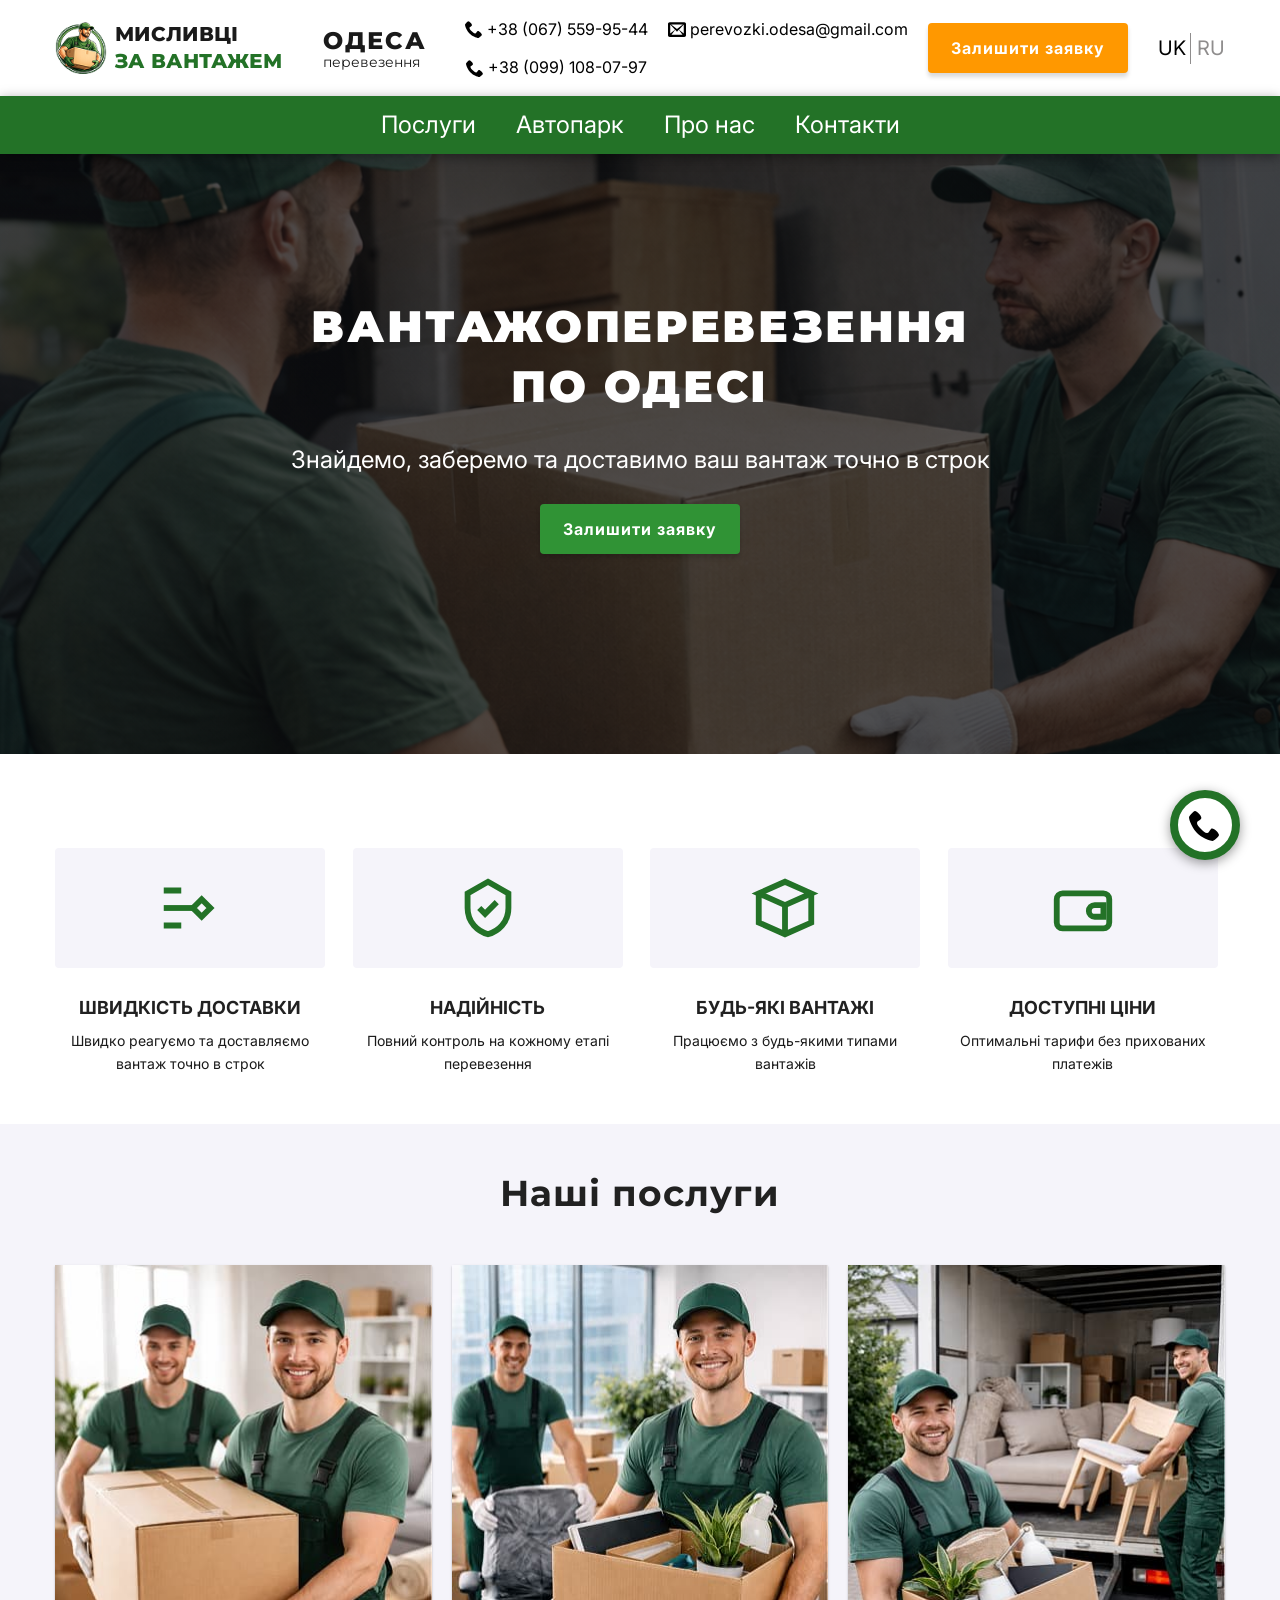
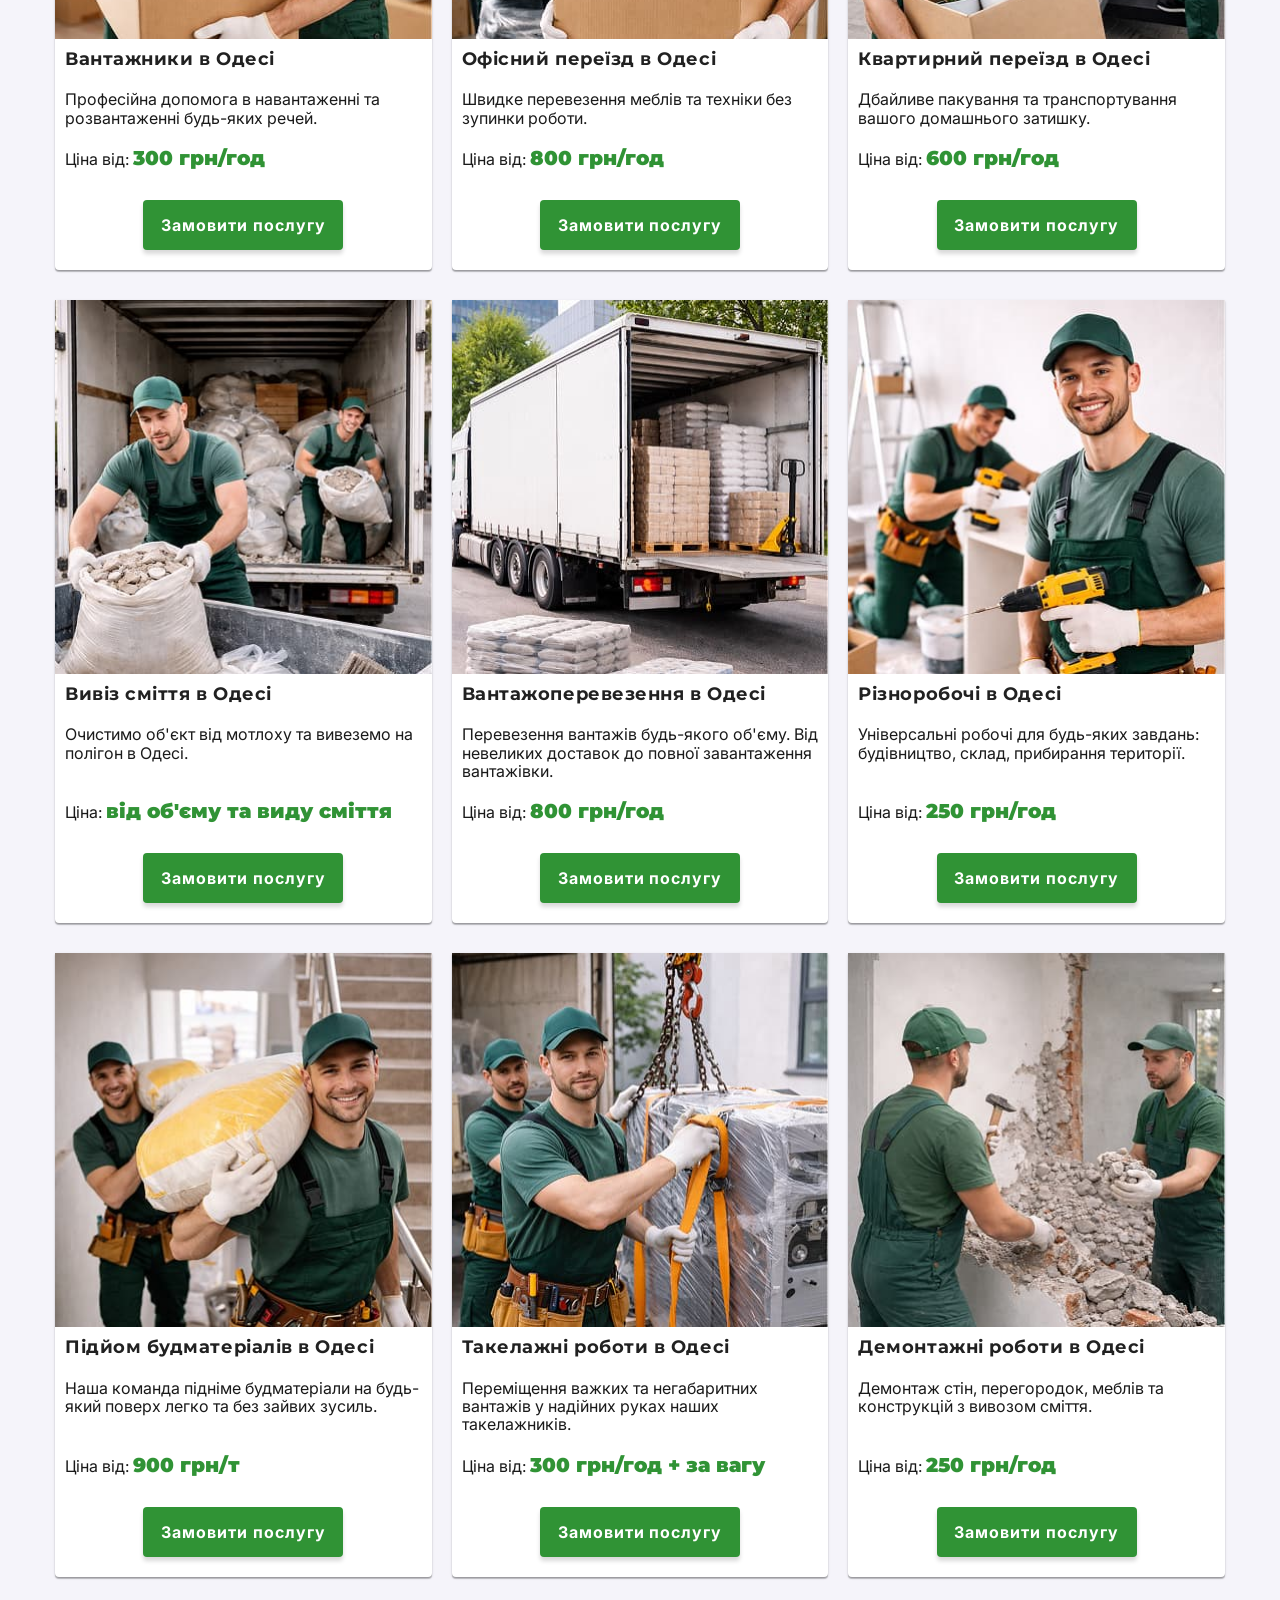
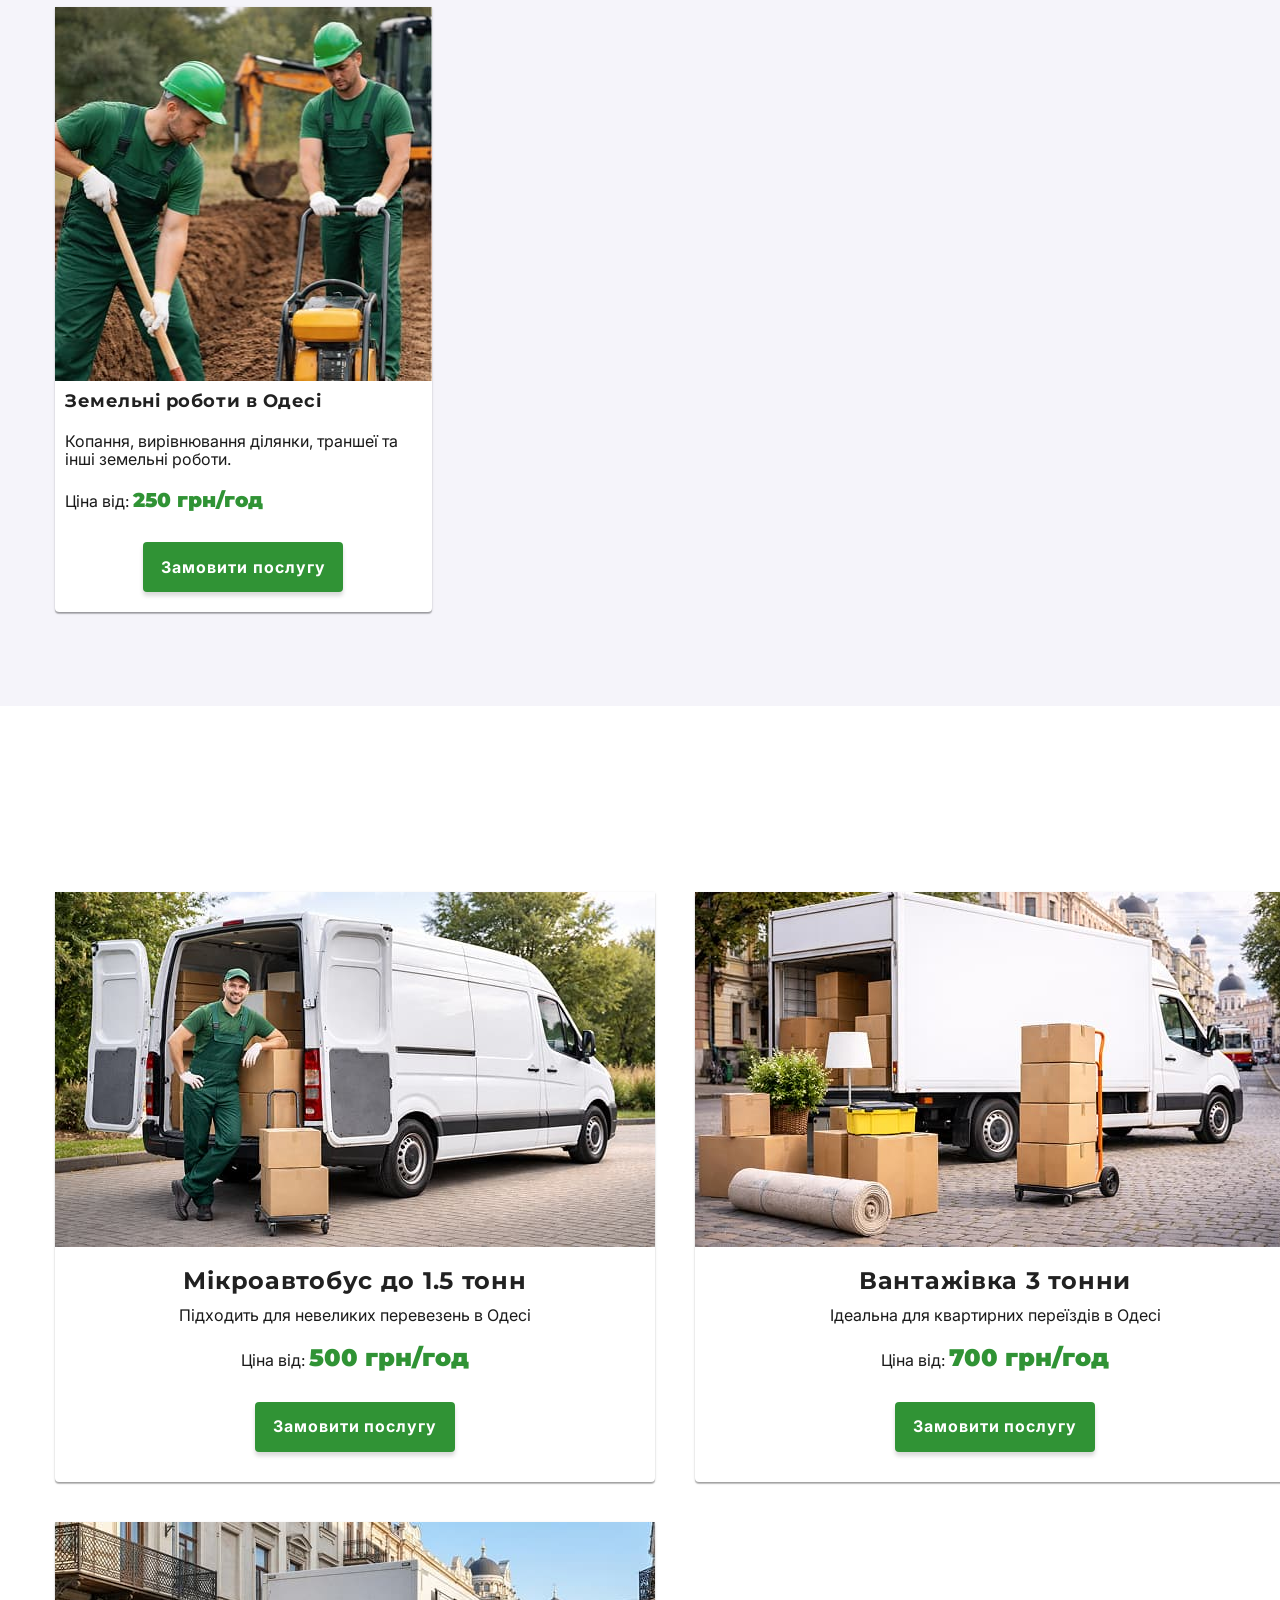
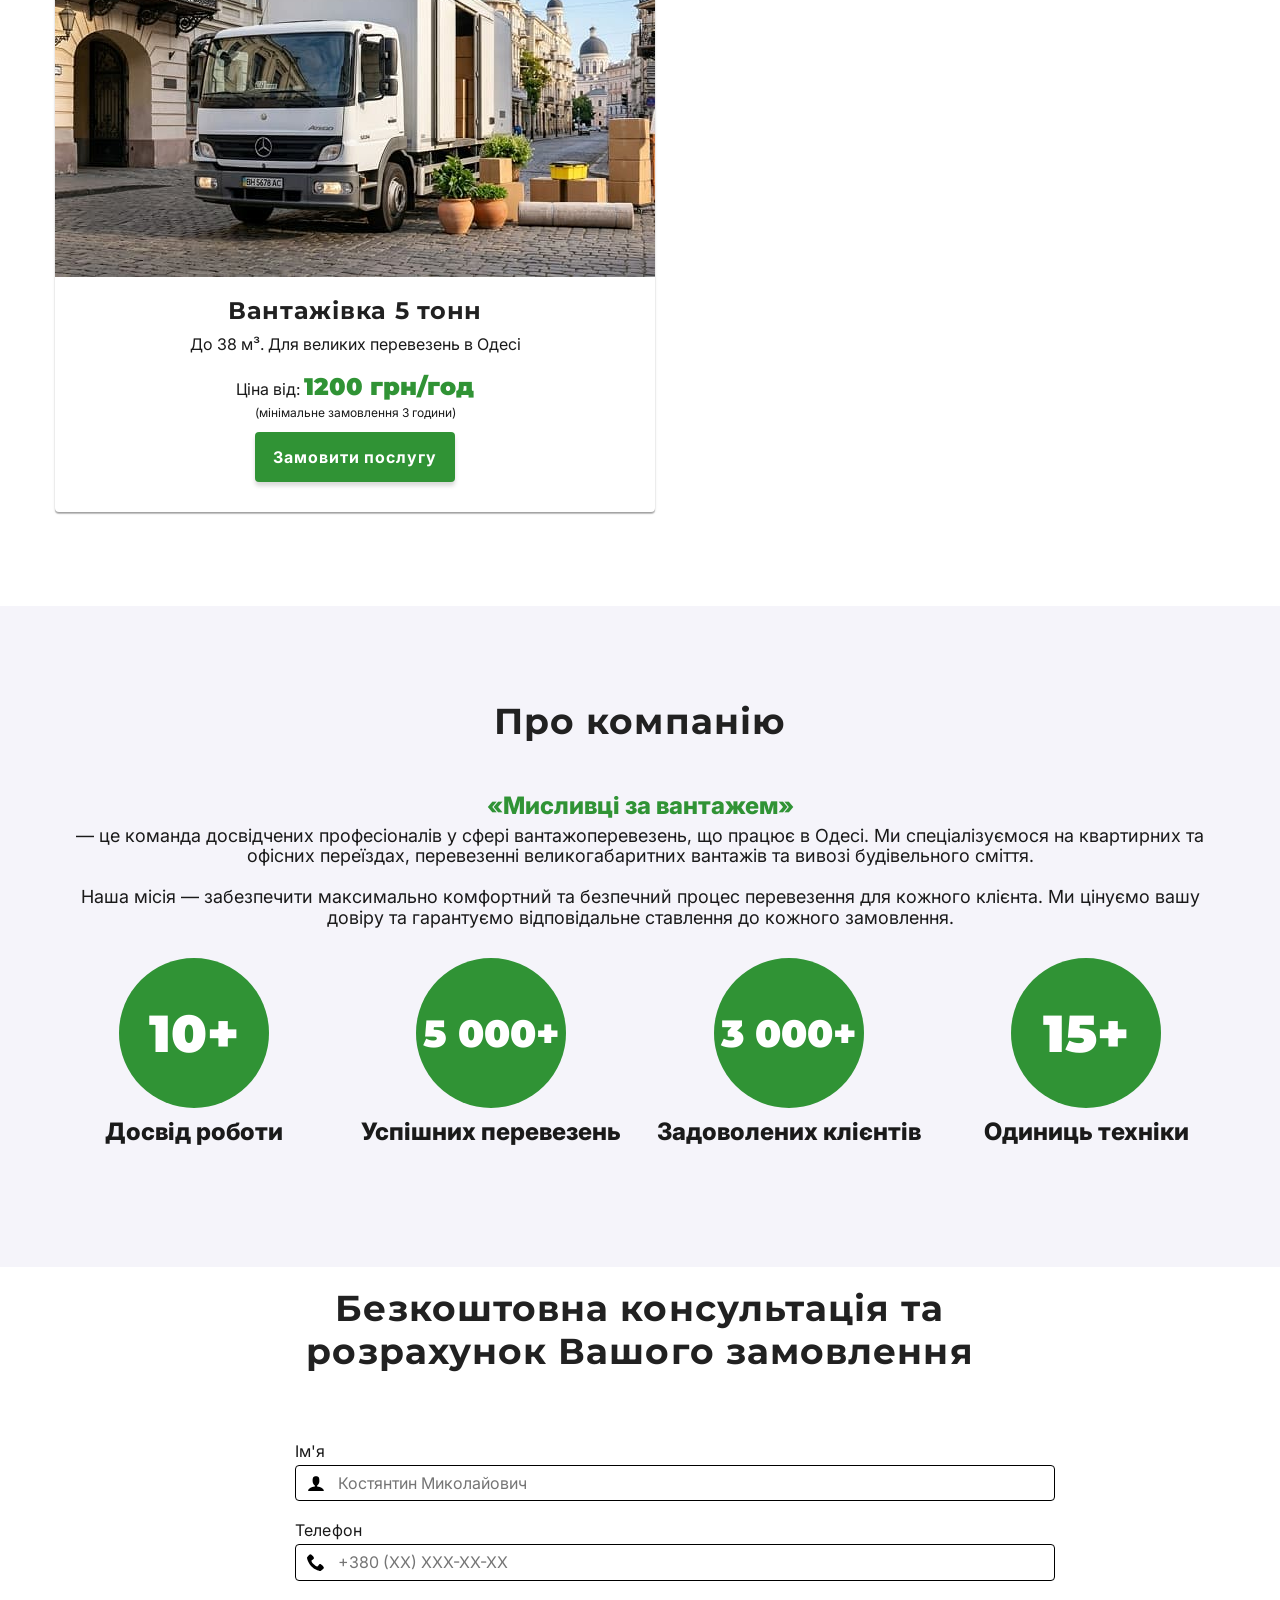
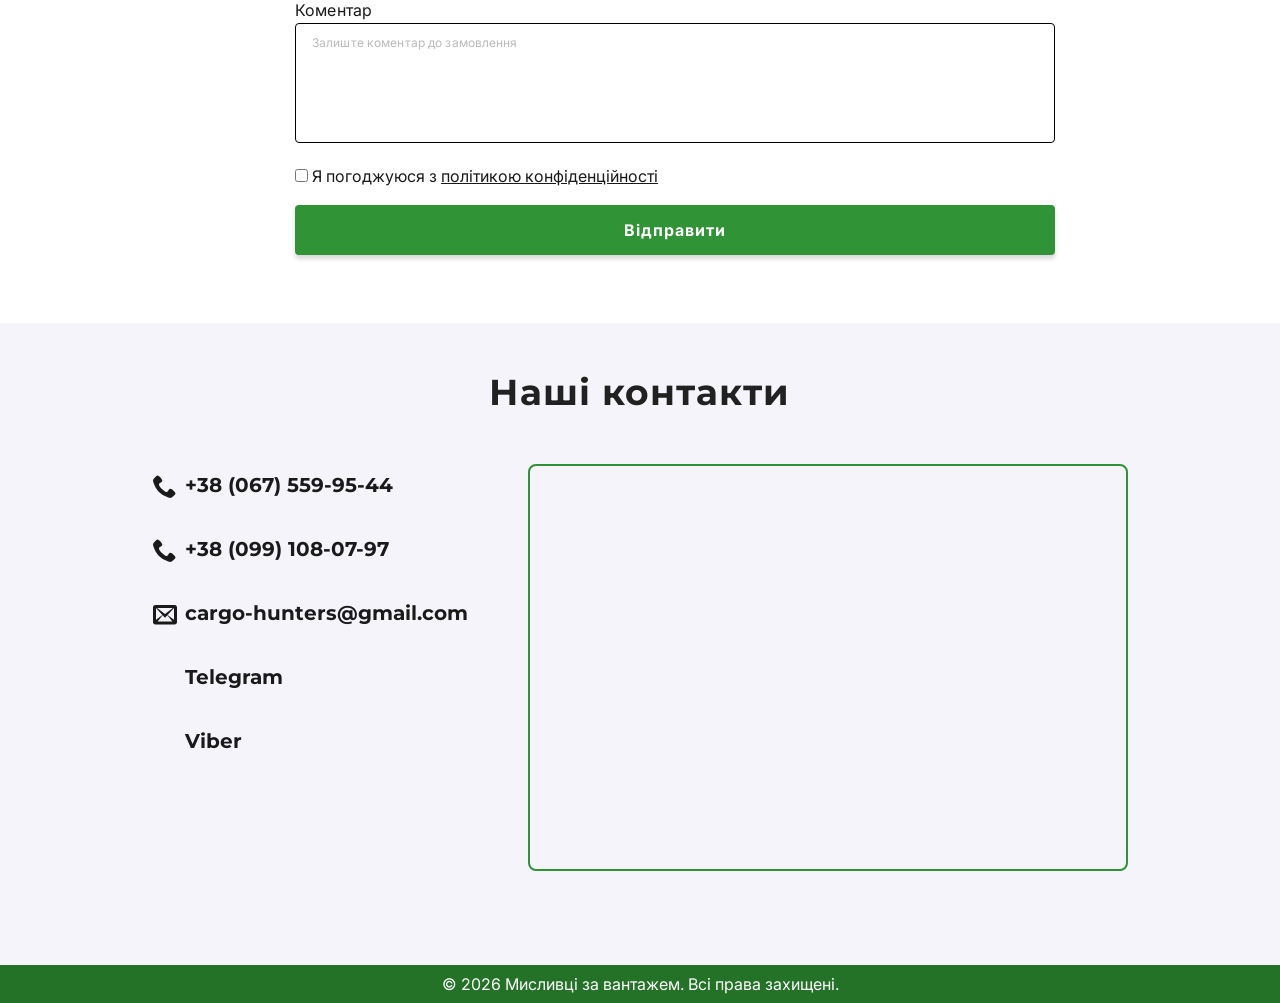
==== commit c024090d: "small fixes" ====
--- a/index.html
+++ b/index.html
@@ -50,7 +50,7 @@
                     <p class="logo__link__text">Мисливці <span>за вантажем</span></p>
                 </a>
 
-                <p class="logo__city">Одеса <span>вантажоперевезення</span></p>
+                <p class="logo__city">Одеса <span>перевезення</span></p>
 
                 <button type="button" class="menu-open-btn" data-openBurger>
                     <svg width="40" height="40">
@@ -489,7 +489,7 @@
                                 media="(min-width: 768px)">
                             <source srcset="./img/mobile/transport-1.jpg 1x, ./img/mobile/transport-1-2x.jpg 2x"
                                 media="(min-width: 480px)">
-                            <img src="./img/mobile/transport-1.jpg" alt="мікроавтобус" width="450" />
+                            <img src="./img/mobile/transport-1.jpg" alt="Мікроавтобус до 1.5 тонн" width="450" />
                         </picture>
                         <div class="vehicle__list__item__box">
                             <h3 class="vehicle__list__item__title">Мікроавтобус до 1.5 тонн</h3>
@@ -730,7 +730,7 @@
                 </div>
                 <label>
                     <input type="checkbox" required>
-                    Я погоджуюся з <a class="policy__link" href="/policy/ua.html" target="_blank"
+                    Я погоджуюся з <a class="policy__link" href="/policy.html" target="_blank"
                         rel="noopener noreferrer">політикою конфіденційності</a>
                 </label>
                 <button type="submit" class="btn--primary btn--full">Відправити</button>
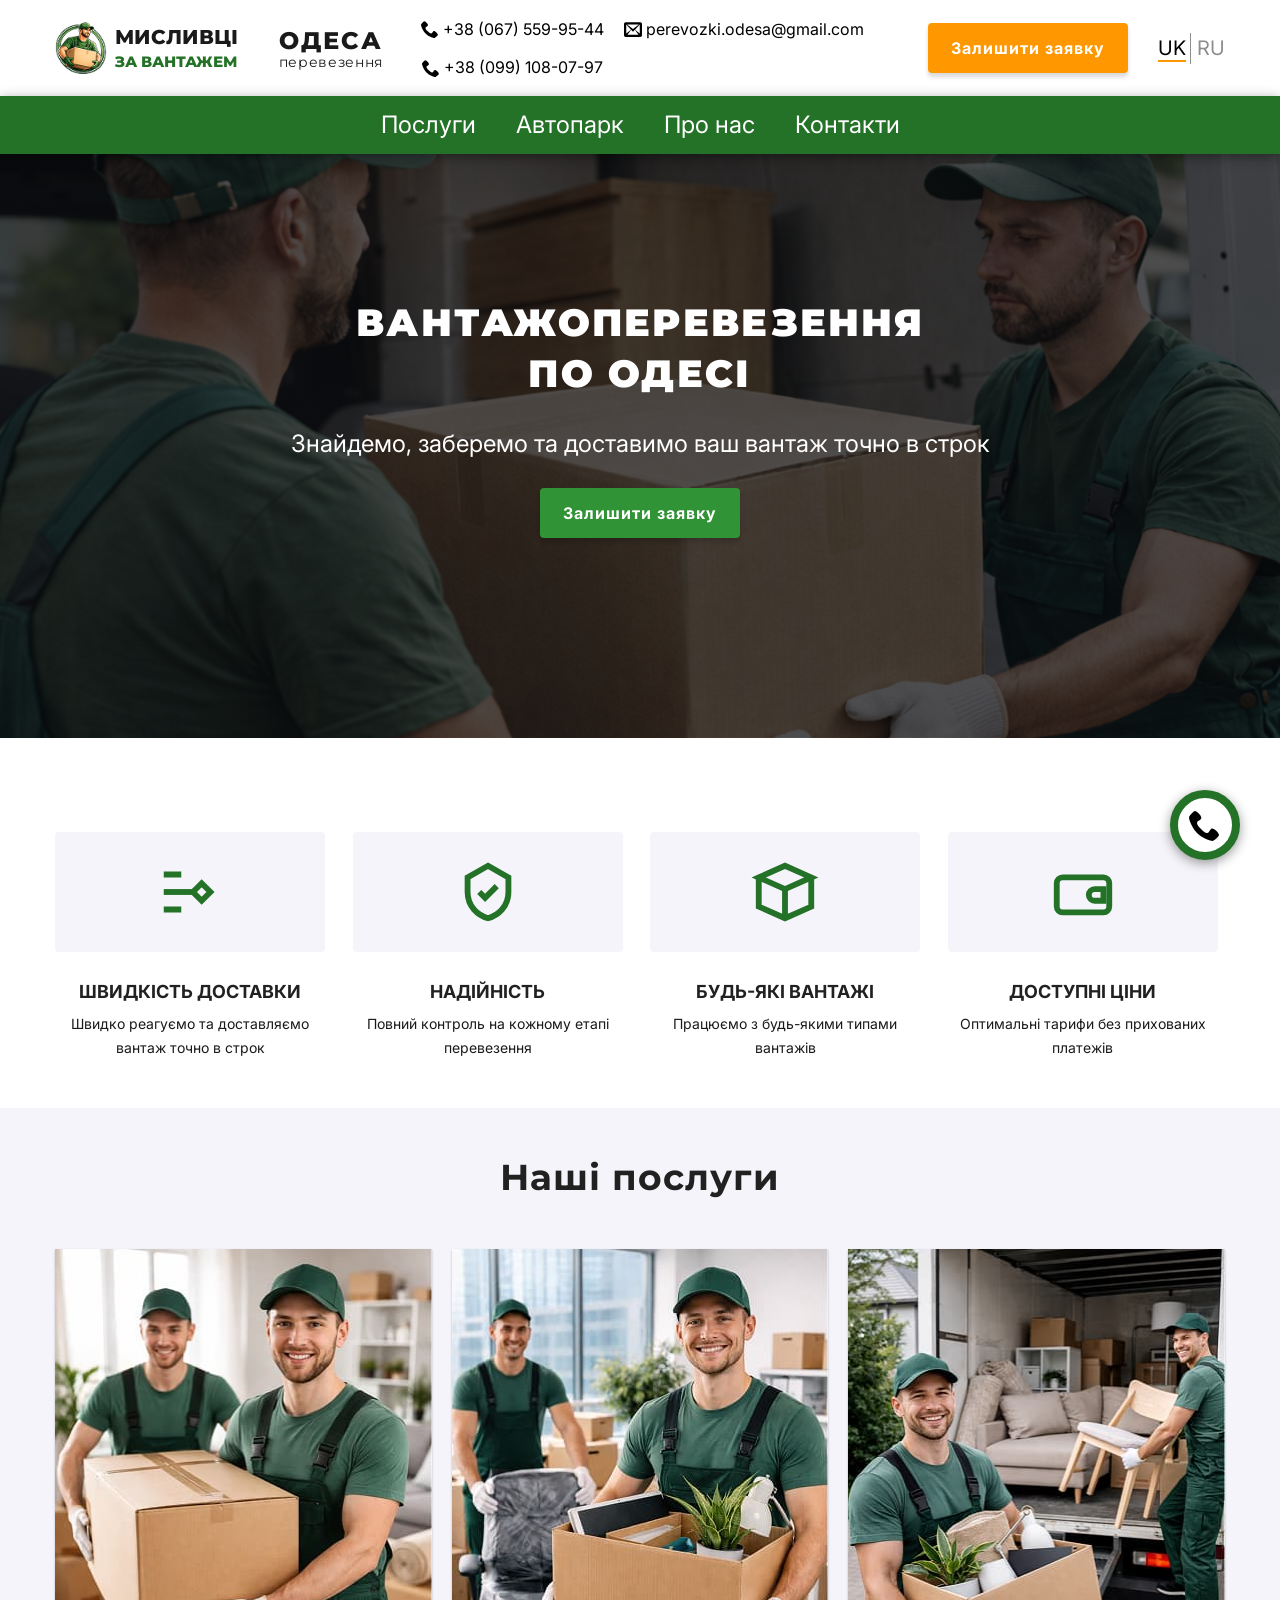
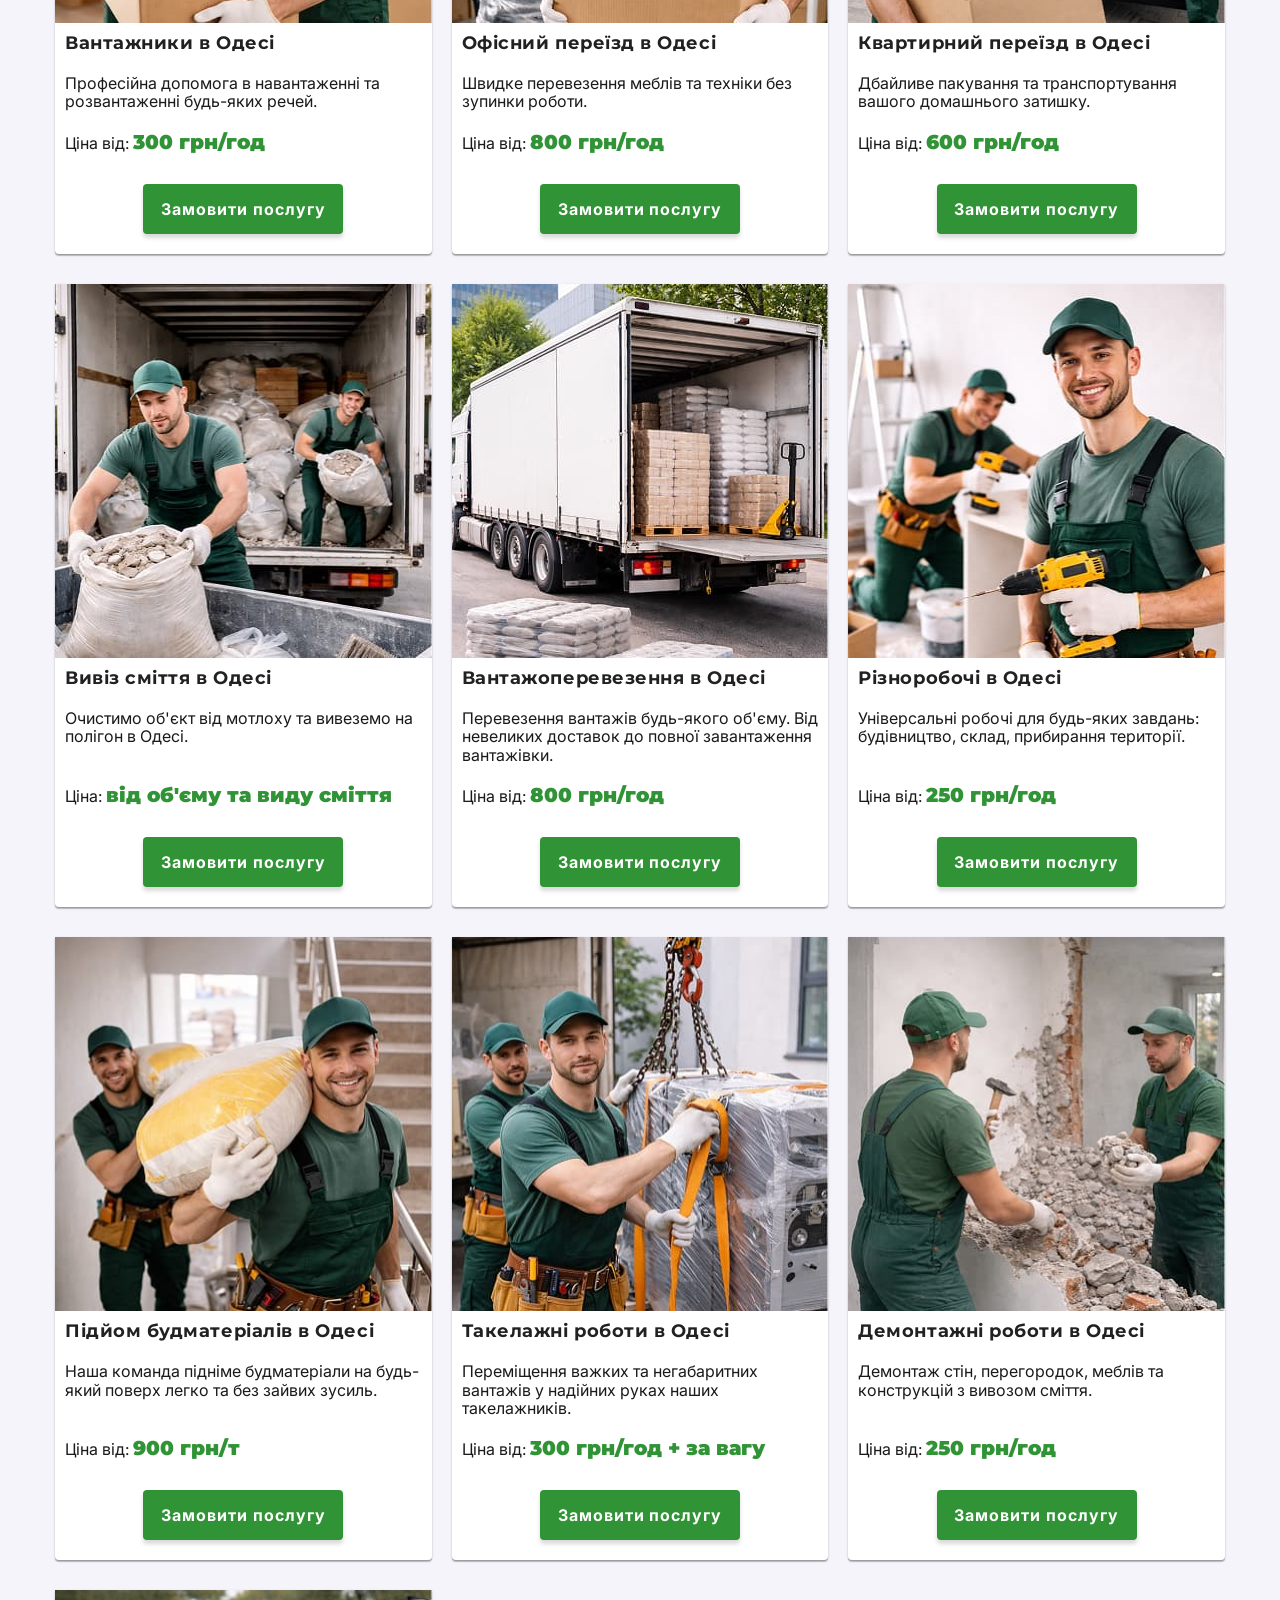
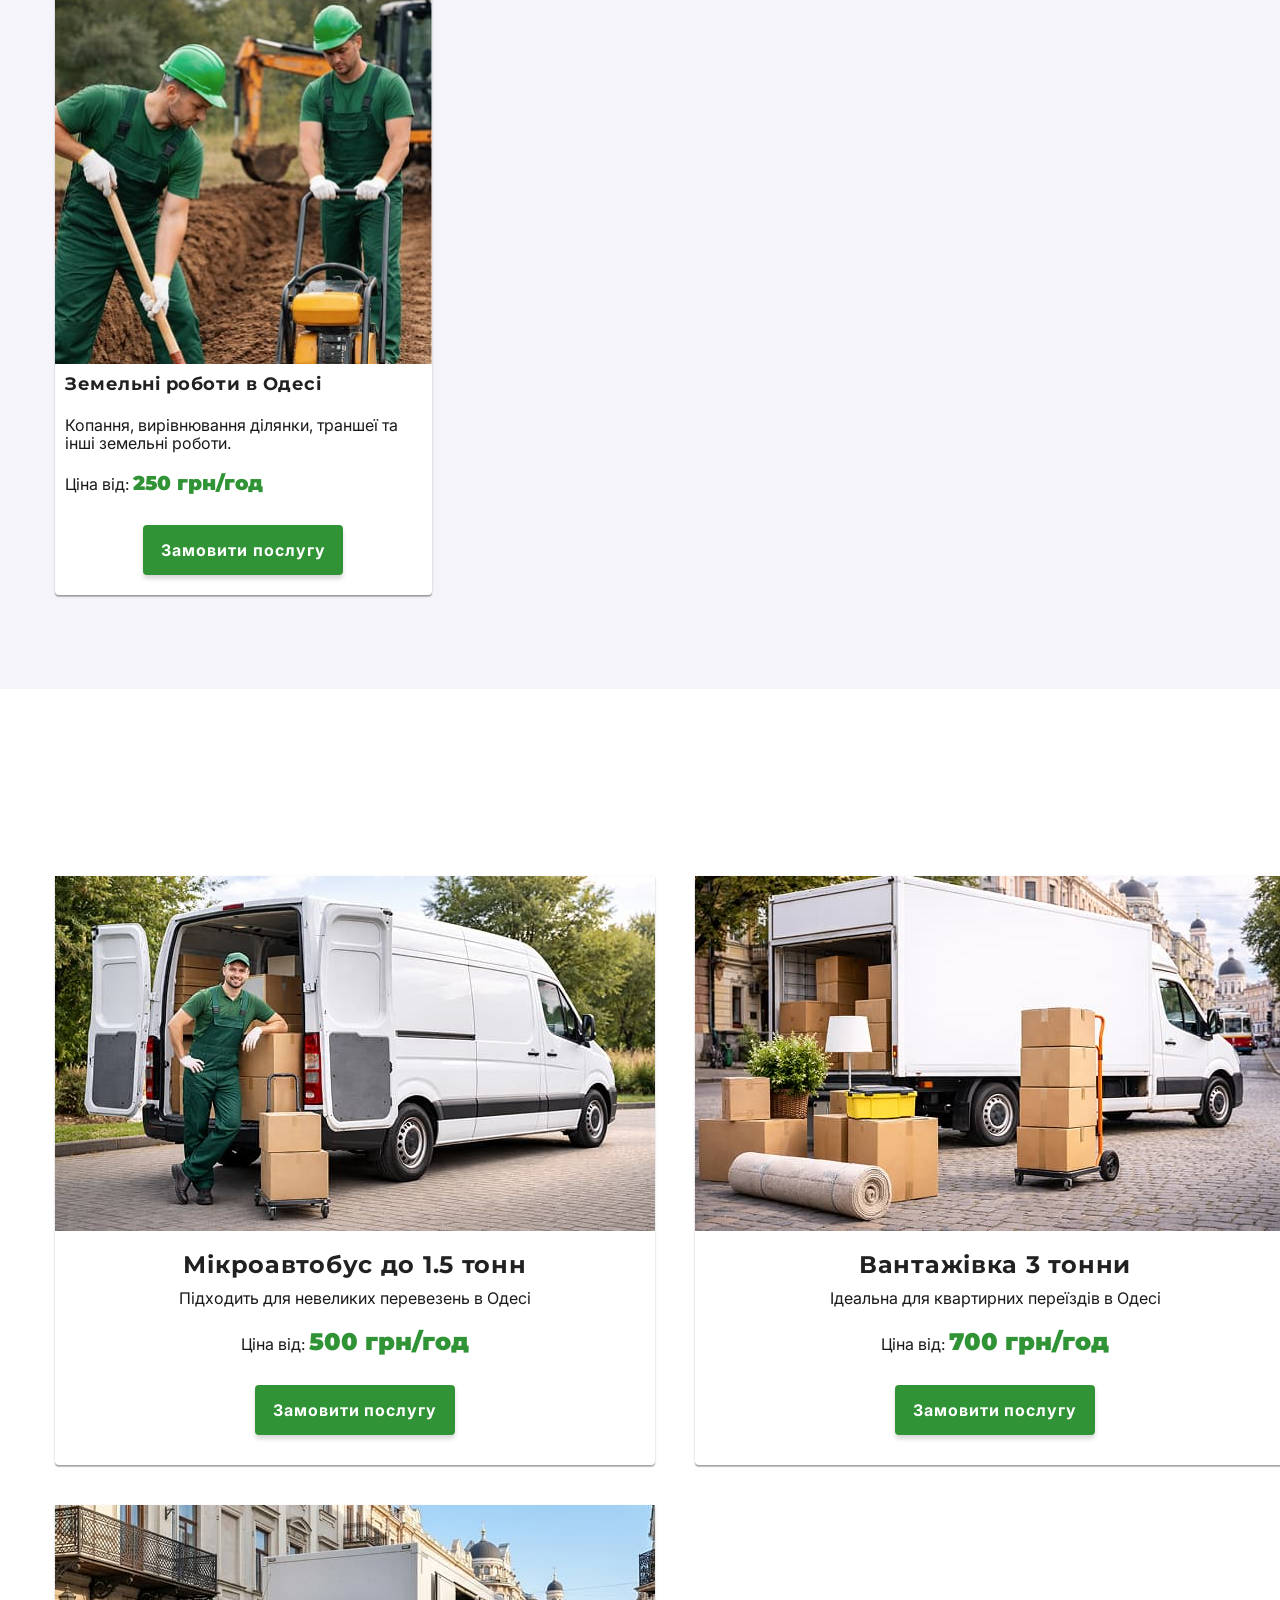
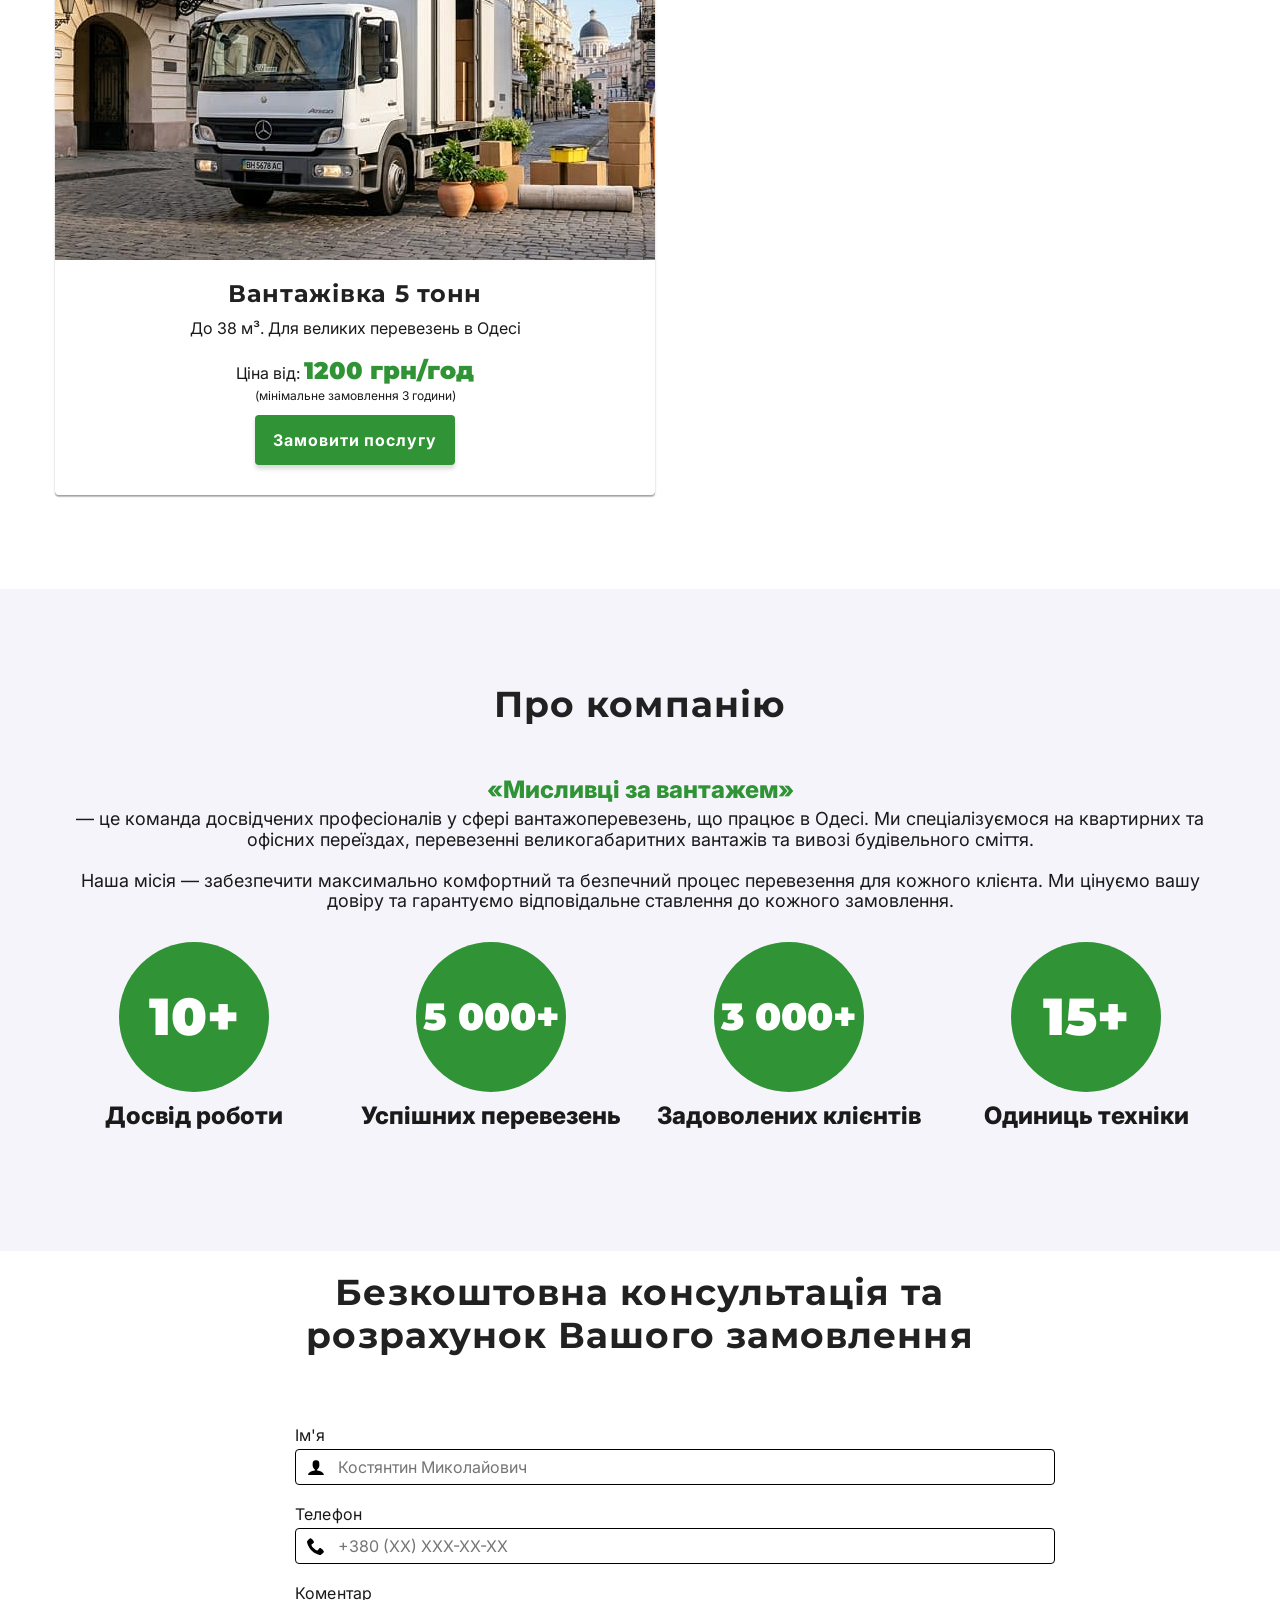
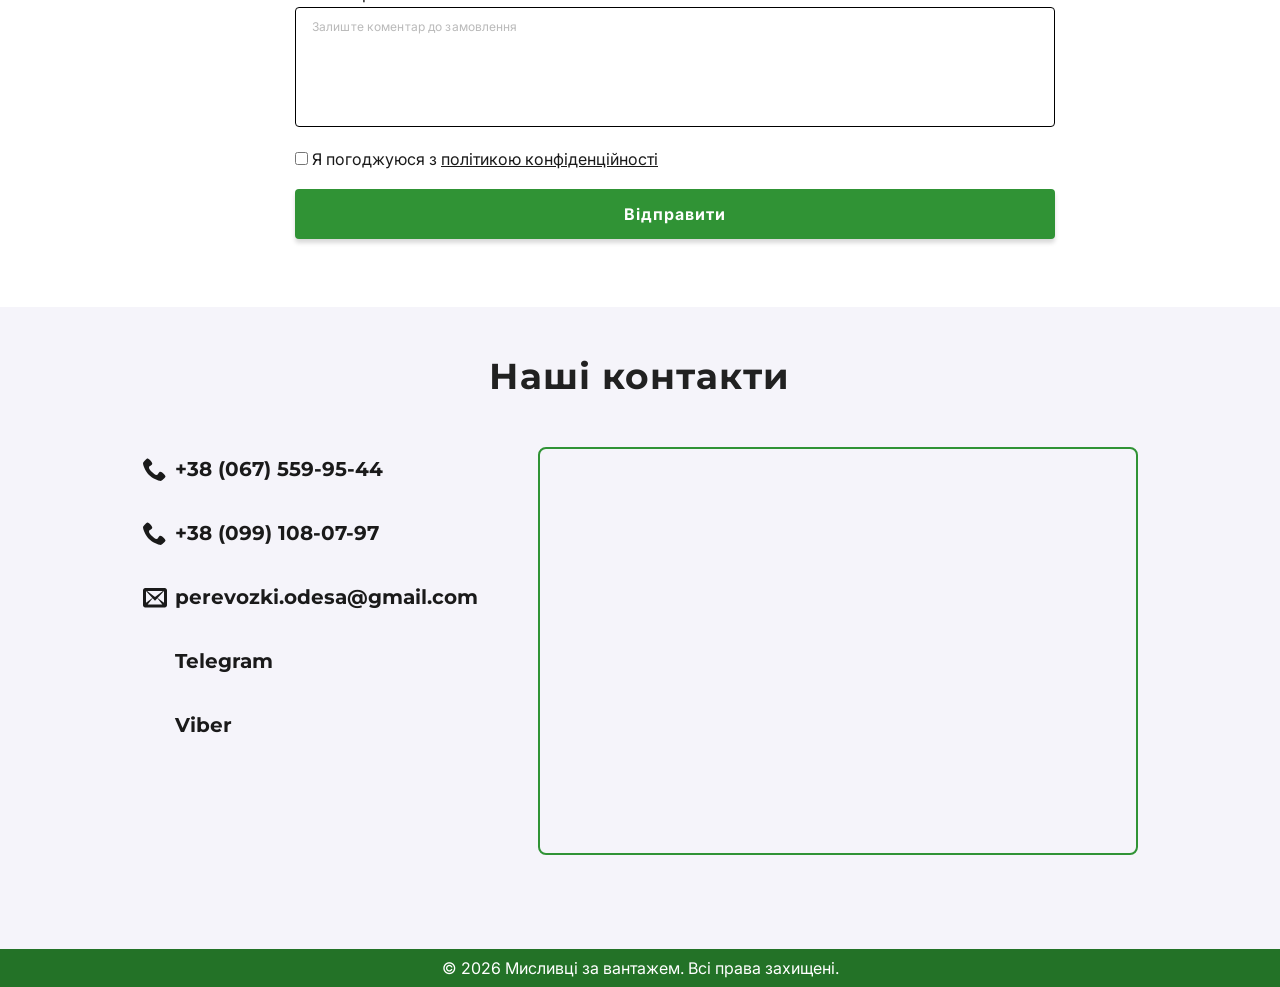
==== commit 35c4459d: "fix ua lang" ====
--- a/index.html
+++ b/index.html
@@ -1,5 +1,5 @@
 <!doctype html>
-<html lang="uk">
+<html lang="uk_UA">
 
 <head>
     <meta charset="UTF-8" />
@@ -47,10 +47,10 @@
                     <div class="logo__link__img">
                         <img src="./img/logo.png" alt="логотип чоловік у формі з коробкою в руках" loading="lazy" />
                     </div>
-                    <p class="logo__link__text">Мисливці <span>за вантажем</span></p>
+                    <p class="logo__link__text logo__link__ua">Мисливці <span>за вантажем</span></p>
                 </a>
 
-                <p class="logo__city">Одеса <span>перевезення</span></p>
+                <p class="logo__city logo__city__ua">Одеса <span>перевезення</span></p>
 
                 <button type="button" class="menu-open-btn" data-openBurger>
                     <svg width="40" height="40">
@@ -120,6 +120,12 @@
                                 <a href="#contacts" class="burger__nav__list__link" data-bur-links>Контакти</a>
                             </li>
                         </ul>
+
+                        <div class="lang__list lang__list__burger">
+                            <a href="/" class="lang__link current__page__ua"
+                                aria-label="перемикання мови сторінки на українську">UK</a>
+                            <a href="/ru" class="lang__link" aria-label="перемикання мови сторінки на російську">RU</a>
+                        </div>
                     </div>
                 </div>
 
@@ -176,7 +182,7 @@
                 <button type="button" data-open data-service="Консультація"
                     class="header__btn btn--primary btn--yellow btn--desktop">Залишити заявку</button>
                 <div class="lang__list">
-                    <a href="/" class="lang__link current__page"
+                    <a href="/" class="lang__link current__page__ua"
                         aria-label="перемикання мови сторінки на українську">UK</a>
                     <a href="/ru" class="lang__link" aria-label="перемикання мови сторінки на російську">RU</a>
                 </div>
@@ -194,7 +200,7 @@
     <main>
         <section>
             <div class="hero__overlay">
-                <h1 class="hero__overlay__title">Вантажоперевезення <br />по Одесі</h1>
+                <h1 class="hero__overlay__title hero__title__ua">Вантажоперевезення <br />по Одесі</h1>
                 <p class="hero__overlay__text">Знайдемо, заберемо та доставимо ваш вантаж точно в строк</p>
                 <button type="button" class="btn--primary" data-open data-service="Консультація">Залишити
                     заявку</button>
@@ -651,7 +657,7 @@
                             <a class="contacts__list__item__link" href="mailto:perevozki.odesa@gmail.com"><svg
                                     class="contacts__list__item__icon" width="24" height="24">
                                     <use href="./img/icons3.svg#icon-envelop"></use>
-                                </svg>cargo-hunters@gmail.com</a>
+                                </svg>perevozki.odesa@gmail.com </a>
                         </li>
                         <li class="contacts__list__item">
                             <a class="contacts__list__item__link" href="https://t.me/+380675599544" target="_blank"
@@ -669,8 +675,9 @@
                         </li>
                     </ul>
                     <div class="contacts__map">
-                        <iframe src="https://www.google.com/maps/embed?..." height="400" style="width: 100%; border: 0;"
-                            loading="lazy"></iframe>
+                        <iframe src="https://www.google.com/maps?q=Одесcа+65000&output=embed" height="400"
+                            style="width: 100%; border: 0;" loading="lazy">
+                        </iframe>
                     </div>
                 </div>
             </div>
--- a/css/main.min.css
+++ b/css/main.min.css
@@ -1 +1 @@
-:root{--primary-text-color: #1a1a1a;--title-text-color: #212121;--accent-color: #237227;--accent-second-color: #309335;--accent-action-color: #ff9800;--accent-dark-color: rgb(255, 165, 31);--white-color: #ffffff;--black-color: #000000;--bg-color: #ffffff;--modal-bg-color: #ffffff;--hero-bg-color: #2f303a;--section-second-color: #f5f4fa;--address-link-color: rgba(255, 255, 255, 0.6);--vh: 1vh;--animation-main: 250ms cubic-bezier(0.4, 0, 0.2, 1)}h1,h2,h3,h4,h5,h6,p{margin:0}ul{padding:0;margin:0;list-style:none}img{display:block;max-width:100%}a{text-decoration:none;color:inherit}body{font-family:"Inter",sans-serif;font-size:16px;font-weight:400;background-color:var(--bg-color);color:var(--primary-text-color);min-height:100dvh;display:flex;flex-direction:column}.lists{list-style:none}html{scroll-behavior:smooth}body.no-scroll{overflow:hidden}#services,#vehicles,#about,#contacts{scroll-margin-top:152px;scroll-behavior:smooth}@media screen and (min-width: 768px){#services,#vehicles,#about,#contacts{scroll-margin-top:60px}}main{flex:1}.policy__link{text-decoration:underline;transition:color var(--animation-main)}.policy__link:hover{color:var(--accent-second-color)}.visually-hidden{position:absolute;width:1px;height:1px;margin:-1px;border:0;padding:0;white-space:nowrap;clip-path:inset(100%);clip:rect(0 0 0 0);overflow:hidden;opacity:0}.container{width:100%;margin-left:auto;margin-right:auto;padding:0 15px}@media screen and (min-width: 480px){.container{max-width:480px}}@media screen and (min-width: 768px){.container{max-width:768px}}@media screen and (min-width: 1200px){.container{max-width:1200px}}.nav{display:flex;align-items:center}@media screen and (min-width: 768px){.nav{position:relative}}@media screen and (min-width: 1200px){.nav{position:static}}.logo__link{display:flex;align-items:center;gap:8px;margin-right:30px}@media screen and (min-width: 480px){.logo__link{margin-right:60px}}@media screen and (min-width: 768px){.logo__link{margin-right:10px}}@media screen and (min-width: 1200px){.logo__link{margin-right:40px}}.logo__link__img{display:block;width:40px;height:40px}@media screen and (min-width: 480px){.logo__link__img{width:52px;height:52px}}.logo__link__text{display:flex;flex-direction:column;gap:4px;font-family:"Montserrat",sans-serif;font-weight:800;font-size:16px;letter-spacing:.32px;text-transform:uppercase}.logo__link__text span{color:var(--accent-color);display:block;white-space:nowrap}@media screen and (min-width: 480px){.logo__link__text{font-size:18px}}@media screen and (min-width: 768px){.logo__link__text{font-size:16px}.logo__link__text span{font-size:14px;letter-spacing:1.54px}}@media screen and (min-width: 1200px){.logo__link__text{font-size:20px;letter-spacing:.32px}.logo__link__text span{font-size:inherit;letter-spacing:inherit}}.logo__city{display:flex;flex-direction:column;font-family:"Montserrat",sans-serif;font-weight:800;font-size:18px;letter-spacing:4px;text-transform:uppercase}.logo__city span{text-transform:lowercase;font-weight:400;font-size:12px;letter-spacing:normal}@media screen and (min-width: 480px){.logo__city{font-size:24px;letter-spacing:.32px;letter-spacing:2.2px}.logo__city span{font-size:14px}}.logo__slogan{display:flex;align-items:center;justify-content:center;gap:20px;background:var(--accent-color);padding:4px 0;font-size:14px;text-transform:capitalize;text-align:center}.menu-open-btn{display:block;margin-left:auto;background:rgba(0,0,0,0);outline:rgba(0,0,0,0);border:rgba(0,0,0,0);fill:var(--accent-color)}@media screen and (min-width: 768px){.menu-open-btn{display:none}}.btn--primary{display:flex;align-items:center;justify-content:center;height:50px;padding:0;margin:0 auto;min-width:200px;border-radius:4px;border-color:rgba(0,0,0,0);font-family:inherit;font-weight:700;font-size:16px;line-height:1.88;letter-spacing:.06em;background-color:var(--accent-second-color);color:var(--white-color);cursor:pointer;box-shadow:0px 4px 4px rgba(0,0,0,.15);transition:background-color 250ms cubic-bezier(0.4, 0, 0.2, 1)}.btn--primary:hover,.btn--primary:focus{background-color:var(--accent-color)}.btn--primary.btn--full{width:100%}.btn--yellow{background-color:var(--accent-action-color)}.btn--yellow:hover,.btn--yellow:focus{background-color:var(--accent-dark-color)}.btn--desktop{display:none}@media screen and (min-width: 1200px){.btn--desktop{display:flex}}.section{padding-top:60px;padding-bottom:60px}@media screen and (min-width: 1200px){.section{padding-top:94px;padding-bottom:94px}}.section--second-color{background-color:var(--section-second-color)}.title{margin-bottom:30px;font-family:"Montserrat",sans-serif;font-weight:700;font-size:28px;line-height:1.18;text-align:center;letter-spacing:.03em;color:var(--title-text-color)}@media screen and (min-width: 1200px){.title{margin-bottom:50px;font-size:36px}}.title--white{color:var(--white-color)}.title.small{font-size:24px;margin-bottom:20px}.backdrop{position:fixed;top:0;left:0;width:100%;height:100vh;z-index:99999;background-color:rgba(0,0,0,.2);transition:opacity 250ms cubic-bezier(0.4, 0, 0.2, 1),visibility 250ms cubic-bezier(0.4, 0, 0.2, 1)}.backdrop.is-hidden{visibility:hidden;opacity:0;pointer-events:none}.modal{width:90%;padding:20px;position:absolute;top:60px;left:50%;transform:translate(-50%, 0%);background-color:var(--modal-bg-color);box-shadow:0px 1px 3px rgba(0,0,0,.12),0px 1px 1px rgba(0,0,0,.14),0px 2px 1px rgba(0,0,0,.2);border-radius:4px;transition:transform 250ms cubic-bezier(0.4, 0, 0.2, 1)}@media screen and (min-width: 480px){.modal{padding:40px;min-width:450px;min-height:609px}}@media screen and (min-width: 1200px){.modal{min-width:528px;min-height:581px}}.backdrop.is-hidden .modal{transform:translate(500px, 500px)}.close-button{position:absolute;top:8px;right:8px;display:flex;justify-content:center;align-items:center;width:30px;height:30px;border-radius:50%;background:#fff;border:1px solid rgba(0,0,0,.1);cursor:pointer;transition:fill 250ms cubic-bezier(0.4, 0, 0.2, 1)}.close-button:hover{fill:var(--accent-color)}.burger{position:fixed;top:0;right:0;width:90%;height:100vh;z-index:999;background-color:#fff;padding:20px;border-radius:4px 0 0 4px;transform:translateX(100%);transition:transform 300ms ease}.burger__close{display:inline-flex;align-items:center;justify-content:center;width:40px;height:40px;padding:8px;position:absolute;top:10px;right:20px;border:none;background-color:rgba(0,0,0,0);outline:none;transition:fill 250ms cubic-bezier(0.4, 0, 0.2, 1)}.burger__close:hover{fill:var(--accent-second-color);transition:fill 250ms cubic-bezier(0.4, 0, 0.2, 1)}.burger__backdrop{width:100%;height:100vh;position:absolute;top:0;left:0;z-index:998;background:rgba(0,0,0,.3058823529);transition:opacity 300ms ease,visibility 300ms ease}.burger__list{display:flex;flex-direction:column;align-items:left;gap:12px;margin-bottom:20px}.burger__list__item__link{display:inline-flex;align-items:center;gap:8px;font-weight:400;font-size:20px;padding:8px 0}.burger__socials{display:flex;align-items:center;gap:80px}.burger__socials__item__link{display:flex;align-items:center;gap:8px;font-weight:400;font-size:20px;padding:8px 0}.burger__backdrop.is-hidden{visibility:hidden;opacity:0;pointer-events:none}.burger__backdrop:not(.is-hidden) .burger{transform:translateX(0)}.burger__nav__list{display:flex;flex-direction:column;align-items:center;justify-content:center;gap:30px;margin-top:80px;font-family:"Montserrat",sans-serif;font-weight:700;font-size:28px}.burger__nav__list__link{transition:color 250ms cubic-bezier(0.4, 0, 0.2, 1)}.burger__nav__list__link:hover{color:var(--accent-second-color)}@keyframes pulse{0%{box-shadow:0 0 0 0 rgba(46,125,50,.5)}70%{box-shadow:0 0 0 15px rgba(46,125,50,0)}100%{box-shadow:0 0 0 0 rgba(46,125,50,0)}}.call-btn{position:fixed;right:20px;bottom:100px;width:60px;height:60px;border-radius:50%;border:8px solid var(--accent-color);background:#fff;color:#fff;display:flex;align-items:center;justify-content:center;font-size:24px;z-index:9;box-shadow:0px 3px 12px 0px rgba(0,0,0,.4);-webkit-box-shadow:0px 3px 12px 0px rgba(0,0,0,.4);-moz-box-shadow:0px 3px 12px 0px rgba(0,0,0,.4);transition:transform .3s ease,background-color .3s ease}.call-btn svg{position:absolute;top:50%;left:50%;transform:translate(-50%, -50%)}.call-btn{animation:pulse 2s infinite}.call-btn:hover{transform:scale(1.1);background-color:var(--accent-color)}.call-btn:hover svg{fill:#fff}@media screen and (min-width: 768px){.call-btn{right:40px;bottom:40px;width:70px;height:70px}}.lang__list{display:none;gap:11px}@media screen and (min-width: 768px){.lang__list{display:flex;position:absolute;bottom:0;right:0}}@media screen and (min-width: 1200px){.lang__list{position:static}}.lang__link{position:relative;display:block;padding:8px 0;color:#8f8d8d;font-size:14px}.lang__link:first-child::after{content:"";display:block;height:80%;width:1px;background-color:#8f8d8d;position:absolute;top:10%;right:-5px}@media screen and (min-width: 1200px){.lang__link{font-size:20px}}.current__page{color:#000}.current__page::after{content:"";display:block;height:2px;width:100%;background-color:var(--accent-action-color)}.header{padding:10px 0;position:sticky;top:0;z-index:99;background:#fff}@media screen and (min-width: 768px){.header{padding:0 0 10px}}@media screen and (min-width: 1200px){.header{padding:10px 0}}.header__contacts{position:absolute;bottom:-92px;left:0;right:0;width:100%;height:92px;background-color:var(--accent-color);box-shadow:0px 3px 12px 0px rgba(0,0,0,.4);-webkit-box-shadow:0px 3px 12px 0px rgba(0,0,0,.4);-moz-box-shadow:0px 3px 12px 0px rgba(0,0,0,.4)}@media screen and (min-width: 768px){.header__contacts{position:relative;box-shadow:none;background-color:rgba(0,0,0,0);bottom:0;height:auto}.header__contacts__list{display:flex;flex-direction:column;align-items:center;justify-content:center}}.header__contacts__list__item__link{display:flex;align-items:center;gap:8px;padding:6px 0;transition:color 250ms cubic-bezier(0.4, 0, 0.2, 1),fill 250ms cubic-bezier(0.4, 0, 0.2, 1)}@media screen and (min-width: 768px){.header__contacts__list__item__link{gap:4px}.header__contacts__list__item__link:hover{color:var(--accent-second-color);fill:var(--accent-second-color)}}@media screen and (min-width: 1200px){.header__contacts__list__item__link{padding:10px 0}}.header__contacts__list__item__icon{fill:inherit}.header__contacts__socials{display:flex;align-items:center;margin-left:auto;gap:16px}@media screen and (min-width: 480px){.header__contacts__socials{gap:24px}}@media screen and (min-width: 768px){.header__contacts__socials{gap:10px;position:absolute;right:150px;bottom:0}}.header__contacts__socials__item{width:42px;height:42px;background-color:#fff;border-radius:50%;position:relative}@media screen and (min-width: 480px){.header__contacts__socials__item{width:52px;height:52px}}@media screen and (min-width: 768px){.header__contacts__socials__item{width:36px;height:36px}}.header__contacts__socials__item svg{position:absolute;top:50%;left:50%;transform:translate(-50%, -50%)}@media screen and (min-width: 480px){.header__contacts__socials__item svg{width:32px;height:32px}}@media screen and (min-width: 768px){.header__contacts__socials__item svg{width:24px;height:24px}}.header__contacts__mail a{display:flex;align-items:center;gap:8px;padding:6px 0;transition:color 250ms cubic-bezier(0.4, 0, 0.2, 1),fill 250ms cubic-bezier(0.4, 0, 0.2, 1)}.header__contacts__mail a svg{fill:inherit}@media screen and (min-width: 768px){.header__contacts__mail a{gap:4px}.header__contacts__mail a:hover{color:var(--accent-second-color);fill:var(--accent-second-color)}}@media screen and (min-width: 1200px){.header__contacts__mail a{padding:10px 0}}.header__nav{display:flex;align-items:center;color:#fff;fill:#fff;width:100%;margin-left:auto;margin-right:auto;padding:0 15px}@media screen and (min-width: 480px){.header__nav{max-width:480px}}@media screen and (min-width: 768px){.header__nav{width:100%;margin-left:0;margin-right:0;padding:0;color:#000;fill:#000;position:relative}}@media screen and (min-width: 768px){.header__nav__contacts{display:flex;gap:4px;margin-left:auto;position:relative}}@media screen and (min-width: 1200px){.header__nav__contacts{gap:20px}}.header__menu{display:none;padding:10px 0;transition:font-size var(--animation-main),padding var(--animation-main)}@media screen and (min-width: 768px){.header__menu{display:block;position:fixed;width:100%;top:68px;left:0;right:0;background:var(--accent-color);padding:10px 0;box-shadow:0px 3px 12px 0px rgba(0,0,0,.4);-webkit-box-shadow:0px 3px 12px 0px rgba(0,0,0,.4);-moz-box-shadow:0px 3px 12px 0px rgba(0,0,0,.4)}}@media screen and (min-width: 1200px){.header__menu{padding:15px 0;top:96px;font-size:24px}}.header__menu__list{display:flex;gap:40px;align-items:center;justify-content:center;color:#fff}.header__menu--small{font-size:16px;padding:8px 0}.header__menu__list__link{position:relative;text-decoration:none;color:#fff;padding:5px 0;transition:color .3s ease}.header__menu__list__link::after{content:"";position:absolute;left:0;bottom:0;width:100%;height:2px;background-color:var(--accent-action-color);transform:scaleX(0);transform-origin:right;transition:transform .3s ease}.header__menu__list__link:hover::after{transform:scaleX(1);transform-origin:left}.header__btn{margin-right:30px}.hero__overlay{margin-left:auto;margin-right:auto;padding:118px 0;max-width:480px;background-color:var(--hero-bg-color);background-image:linear-gradient(to right, rgba(7, 8, 11, 0.7), rgba(7, 8, 11, 0.7)),url("../img/mobile/hero.jpg");background-position:center;background-size:cover}@media(min-device-pixel-ratio: 2),(min-resolution: 192dpi),(min-resolution: 2dppx){.hero__overlay{background-image:linear-gradient(to right, rgba(7, 8, 11, 0.7), rgba(7, 8, 11, 0.7)),url("../img/mobile/hero2x.jpg")}}@media screen and (min-width: 768px){.hero__overlay{max-width:768px;background-image:linear-gradient(to right, rgba(7, 8, 11, 0.7), rgba(7, 8, 11, 0.7)),url("../img/tablet/hero-tablet.jpg")}}@media screen and (min-width: 768px)and (min-device-pixel-ratio: 2),screen and (min-width: 768px)and (min-resolution: 192dpi),screen and (min-width: 768px)and (min-resolution: 2dppx){.hero__overlay{background-image:linear-gradient(to right, rgba(7, 8, 11, 0.7), rgba(7, 8, 11, 0.7)),url("../img/tablet/hero-tablet2x.jpg")}}@media screen and (min-width: 1200px){.hero__overlay{padding:200px 0;max-width:1600px;background-image:linear-gradient(to right, rgba(7, 8, 11, 0.7), rgba(7, 8, 11, 0.7)),url("../img/desktop/hero.jpg")}}@media screen and (min-width: 1200px)and (min-device-pixel-ratio: 2),screen and (min-width: 1200px)and (min-resolution: 192dpi),screen and (min-width: 1200px)and (min-resolution: 2dppx){.hero__overlay{background-image:linear-gradient(to right, rgba(7, 8, 11, 0.7), rgba(7, 8, 11, 0.7)),url("../img/desktop/hero2x.jpg")}}.hero__overlay__title{margin-bottom:30px;font-family:"Montserrat",sans-serif;font-weight:900;font-size:32px;line-height:1.62;text-align:center;letter-spacing:.06em;text-transform:uppercase;color:var(--white-color);word-wrap:break-word}@media screen and (min-width: 768px){.hero__overlay__title{max-width:360px;margin-left:auto;margin-right:auto}}@media screen and (min-width: 1200px){.hero__overlay__title{max-width:696px;font-size:44px;line-height:1.36}}.hero__overlay__text{margin-bottom:30px;text-align:center;color:var(--white-color)}@media screen and (min-width: 1200px){.hero__overlay__text{font-size:24px}}.section.advantages{padding-bottom:30px}@media screen and (min-width: 1200px){.section.advantages{padding-bottom:48px}}.advantages__list{display:grid;gap:20px;grid-template-columns:1fr}@media screen and (min-width: 768px){.advantages__list{grid-template-columns:repeat(2, 1fr)}}@media screen and (min-width: 1200px){.advantages__list{grid-template-columns:repeat(4, 1fr)}}.advantages__card{width:100%}@media screen and (min-width: 1200px){.advantages__card{width:270px}}.advantages__card__icon{display:flex;align-items:center;justify-content:center;margin-bottom:30px;height:120px;max-width:450px;background-color:var(--section-second-color);border-radius:4px}.advantages__card__icon svg{width:70px;height:70px;color:var(--accent-color)}.advantages__card__title{margin-bottom:10px;font-weight:700;font-size:14px;line-height:1.14;text-align:center;text-transform:uppercase;color:var(--title-text-color)}@media screen and (min-width: 768px){.advantages__card__title{font-size:18px}}.advantages__card__text{font-size:14px;line-height:1.71;text-align:center}.section.services{padding-top:30px}@media screen and (min-width: 1200px){.section.services{padding-top:48px}}.services__list{display:flex;flex-direction:column;justify-content:center;align-items:center;gap:30px}@media screen and (min-width: 768px){.services__list{display:grid;grid-template-columns:repeat(2, 1fr);gap:20px;align-items:stretch}}@media screen and (min-width: 1200px){.services__list{grid-template-columns:repeat(3, 1fr);gap:30px 20px}}.services__item{width:100%;background-color:var(--bg-color);box-shadow:0px 1px 3px rgba(0,0,0,.12),0px 1px 1px rgba(0,0,0,.14),0px 2px 1px rgba(0,0,0,.2);border-radius:0px 0px 4px 4px;overflow:hidden}.services__item img{transition:transform 250ms cubic-bezier(0.4, 0, 0.2, 1)}.services__item:hover .services__item__img img,.services__item:focus .services__item__img img{transform:scale(1.1)}@media screen and (min-width: 768px){.services__item{display:flex;flex-direction:column;height:100%}}.services__item__img{display:block;width:100%;overflow:hidden}@media screen and (min-width: 480px){.services__item__img{height:460px}}@media screen and (min-width: 768px){.services__item__img{height:374px}}.services__item__box{padding:10px 10px 24px}@media screen and (min-width: 768px){.services__item__box{display:flex;flex-direction:column;padding:10px 10px 20px;flex-grow:1}}.services__item__title{margin-bottom:20px;font-family:"Montserrat",sans-serif;font-weight:700;font-size:24px;line-height:1.18;letter-spacing:.03em;color:var(--title-text-color)}@media screen and (min-width: 768px){.services__item__title{font-size:18px}}.services__item__text{margin-bottom:20px}@media screen and (min-width: 768px){.services__item__text{flex-grow:1}}.services__item__price{margin-bottom:30px}.services__item__price span{font-family:"Montserrat",sans-serif;font-weight:900;font-size:24px;color:var(--accent-second-color)}@media screen and (min-width: 768px){.services__item__price span{font-size:20px}}.section.vehicle{background-attachment:fixed;background-position:center;background-repeat:no-repeat;background-size:cover;background-image:linear-gradient(to right, rgba(7, 8, 11, 0.7), rgba(7, 8, 11, 0.7)),url("../img/dock.jpg")}.vehicle__list{display:flex;flex-direction:column;gap:40px;align-items:center}@media screen and (min-width: 1200px){.vehicle__list{display:grid;grid-template-columns:repeat(2, 1fr)}}.vehicle__list__item{width:100%;background-color:var(--bg-color);box-shadow:0px 1px 3px rgba(0,0,0,.12),0px 1px 1px rgba(0,0,0,.14),0px 2px 1px rgba(0,0,0,.2);border-radius:0px 0px 4px 4px;overflow:hidden}@media screen and (min-width: 768px){.vehicle__list__item{width:600px}}@media screen and (min-width: 1200px){.vehicle__list__item{max-width:600px}}.vehicle__list__item__img{display:block;width:100%;overflow:hidden;height:294px}@media screen and (min-width: 768px){.vehicle__list__item__img{height:355px}}.vehicle__list__item__img img{width:100%;height:100%;object-fit:cover}.vehicle__list__item__box{padding:20px 10px 30px}.vehicle__list__item__title{margin-bottom:10px;font-family:"Montserrat",sans-serif;font-weight:700;font-size:24px;line-height:1.18;letter-spacing:.03em;color:var(--title-text-color);text-align:center}.vehicle__list__item__text{text-align:center;margin-bottom:20px}.vehicle__list__item__price{text-align:center;margin-bottom:30px}.vehicle__list__item__price:has(+.vehicle__list__item__price__under){margin-bottom:0}.vehicle__list__item__price span{font-family:"Montserrat",sans-serif;font-weight:900;font-size:24px;color:var(--accent-second-color)}.vehicle__list__item__price__under{margin-top:5px;margin-bottom:12px;font-size:12px;text-align:center}.about__list{margin-top:30px;display:grid;grid-template-columns:repeat(2, 1fr);gap:20px}@media screen and (min-width: 1200px){.about__list{grid-template-columns:repeat(4, 1fr)}}.about__list__item{display:flex;flex-direction:column;align-items:center;justify-content:center;width:100%}.about__list__item:nth-child(2) span,.about__list__item:nth-child(3) span{font-size:38px}.about__list__item span{margin-bottom:10px;display:flex;align-items:center;justify-content:center;width:150px;height:150px;border-radius:50%;background-color:var(--accent-second-color);font-family:"Montserrat",sans-serif;font-weight:900;font-size:52px;color:var(--white-color)}.about__list__item p{height:55px;font-size:24px;font-weight:800;text-align:center}.about__text,.about__subtext{margin-bottom:20px;font-size:18px;text-align:center}.about__text span{margin-bottom:6px;display:block;color:var(--accent-second-color);font-size:24px;font-weight:800}.section.form{padding-bottom:30px}@media screen and (min-width: 1200px){.section.form{padding-bottom:48px}}.form--title{display:block;text-align:center}.form{width:100%;padding:20px;display:flex;flex-direction:column;gap:20px}@media screen and (min-width: 1200px){.form{width:800px;margin:0 auto}}.form__label{display:block;margin-bottom:4px;font-size:16px;line-height:1.17;letter-spacing:.01em}.form__field{position:relative}.form__input{padding-left:42px;padding-top:8px;padding-bottom:8px;width:100%;border:1px solid #000;border-radius:4px;background-color:rgba(0,0,0,0);outline:rgba(0,0,0,0);transition:border-color 250ms cubic-bezier(0.4, 0, 0.2, 1)}.form__input:focus{border-color:var(--accent-color)}.form__input__icon{position:absolute;top:50%;left:12px;transform:translateY(-50%);transition:fill 250ms cubic-bezier(0.4, 0, 0.2, 1)}.form__input:focus+.form__input__icon{fill:var(--accent-color)}.form__textarea{padding:12px 16px;width:100%;height:120px;resize:none;border:1px solid #000;border-radius:4px;outline:rgba(0,0,0,0);transition:border-color 250ms cubic-bezier(0.4, 0, 0.2, 1)}.form__textarea:focus{border-color:var(--accent-color)}.form__textarea::placeholder{font-weight:400;font-size:12px;line-height:1.17;letter-spacing:.01em;color:rgba(117,117,117,.5)}.section.contacts{padding-top:30px}@media screen and (min-width: 1200px){.section.contacts{padding-top:48px}}@media screen and (min-width: 1200px){.contacts__block{display:flex;align-items:top;justify-content:center;gap:60px}}.contacts__list{display:flex;flex-direction:column;gap:20px;margin-bottom:30px}@media screen and (min-width: 1200px){.contacts__list{align-items:flex-start}}.contacts__list__item__link{display:flex;align-items:center;justify-content:center;gap:8px;padding:10px 0;font-family:"Montserrat",sans-serif;font-weight:700;font-size:20px;transition:color 250ms cubic-bezier(0.4, 0, 0.2, 1),transform 250ms cubic-bezier(0.4, 0, 0.2, 1)}.contacts__list__item__link:hover,.contacts__list__item__link:focus{color:var(--accent-second-color);transform:scale(1.1)}.contacts__list__item__icon{fill:currentColor;transition:fill 250ms cubic-bezier(0.4, 0, 0.2, 1)}.contacts__map{border:2px solid var(--accent-second-color);border-radius:8px;overflow:hidden}@media screen and (min-width: 1200px){.contacts__map{width:600px}}.footer{background-color:var(--accent-color);padding:10px 0}.footer__text{display:block;text-align:center;color:var(--white-color)}/*# sourceMappingURL=main.min.css.map */+:root{--primary-text-color: #1a1a1a;--title-text-color: #212121;--accent-color: #237227;--accent-second-color: #309335;--accent-action-color: #ff9800;--accent-dark-color: rgb(255, 165, 31);--white-color: #ffffff;--black-color: #000000;--bg-color: #ffffff;--modal-bg-color: #ffffff;--hero-bg-color: #2f303a;--section-second-color: #f5f4fa;--address-link-color: rgba(255, 255, 255, 0.6);--vh: 1vh;--animation-main: 250ms cubic-bezier(0.4, 0, 0.2, 1)}h1,h2,h3,h4,h5,h6,p{margin:0}ul{padding:0;margin:0;list-style:none}img{display:block;max-width:100%}a{text-decoration:none;color:inherit}body{font-family:"Inter",sans-serif;font-size:16px;font-weight:400;background-color:var(--bg-color);color:var(--primary-text-color);min-height:100dvh;display:flex;flex-direction:column}.lists{list-style:none}html{scroll-behavior:smooth}body.no-scroll{overflow:hidden}#services,#vehicles,#about,#contacts{scroll-margin-top:152px;scroll-behavior:smooth}@media screen and (min-width: 768px){#services,#vehicles,#about,#contacts{scroll-margin-top:60px}}main{flex:1}.policy__link{text-decoration:underline;transition:color var(--animation-main)}.policy__link:hover{color:var(--accent-second-color)}.visually-hidden{position:absolute;width:1px;height:1px;margin:-1px;border:0;padding:0;white-space:nowrap;clip-path:inset(100%);clip:rect(0 0 0 0);overflow:hidden;opacity:0}.container{width:100%;margin-left:auto;margin-right:auto;padding:0 15px}@media screen and (min-width: 480px){.container{max-width:480px}}@media screen and (min-width: 768px){.container{max-width:768px}}@media screen and (min-width: 1200px){.container{max-width:1200px}}.logo__link__text.logo__link__ua span{font-size:13px}@media screen and (min-width: 768px){.logo__link__text.logo__link__ua span{font-size:12px;letter-spacing:0}}@media screen and (min-width: 1200px){.logo__link__text.logo__link__ua span{font-size:15px}}@media screen and (min-width: 1200px){.logo__city.logo__city__ua span{font-size:14px;letter-spacing:.68px}}.nav{display:flex;align-items:center}@media screen and (min-width: 768px){.nav{position:relative}}@media screen and (min-width: 1200px){.nav{position:static}}.logo__link{display:flex;align-items:center;gap:8px;margin-right:30px}@media screen and (min-width: 480px){.logo__link{margin-right:60px}}@media screen and (min-width: 768px){.logo__link{margin-right:10px}}@media screen and (min-width: 1200px){.logo__link{margin-right:40px}}.logo__link__img{display:block;width:40px;height:40px}@media screen and (min-width: 480px){.logo__link__img{width:52px;height:52px}}.logo__link__text{display:flex;flex-direction:column;gap:4px;font-family:"Montserrat",sans-serif;font-weight:800;font-size:16px;letter-spacing:.32px;text-transform:uppercase}.logo__link__text span{color:var(--accent-color);display:block;white-space:nowrap}@media screen and (min-width: 480px){.logo__link__text{font-size:18px}}@media screen and (min-width: 768px){.logo__link__text{font-size:16px}.logo__link__text span{font-size:14px;letter-spacing:1.54px}}@media screen and (min-width: 1200px){.logo__link__text{font-size:20px;letter-spacing:.32px}.logo__link__text span{font-size:inherit;letter-spacing:inherit}}.logo__city{display:flex;flex-direction:column;font-family:"Montserrat",sans-serif;font-weight:800;font-size:18px;letter-spacing:4px;text-transform:uppercase}.logo__city span{text-transform:lowercase;font-weight:400;font-size:12px;letter-spacing:normal}@media screen and (min-width: 480px){.logo__city{font-size:24px;letter-spacing:.32px;letter-spacing:2.2px}.logo__city span{font-size:14px}}.logo__slogan{display:flex;align-items:center;justify-content:center;gap:20px;background:var(--accent-color);padding:4px 0;font-size:14px;text-transform:capitalize;text-align:center}.menu-open-btn{display:block;margin-left:auto;background:rgba(0,0,0,0);outline:rgba(0,0,0,0);border:rgba(0,0,0,0);fill:var(--accent-color)}@media screen and (min-width: 768px){.menu-open-btn{display:none}}.btn--primary{display:flex;align-items:center;justify-content:center;height:50px;padding:0;margin:0 auto;min-width:200px;border-radius:4px;border-color:rgba(0,0,0,0);font-family:inherit;font-weight:700;font-size:16px;line-height:1.88;letter-spacing:.06em;background-color:var(--accent-second-color);color:var(--white-color);cursor:pointer;box-shadow:0px 4px 4px rgba(0,0,0,.15);transition:background-color 250ms cubic-bezier(0.4, 0, 0.2, 1)}.btn--primary:hover,.btn--primary:focus{background-color:var(--accent-color)}.btn--primary.btn--full{width:100%}.btn--yellow{background-color:var(--accent-action-color)}.btn--yellow:hover,.btn--yellow:focus{background-color:var(--accent-dark-color)}.btn--desktop{display:none}@media screen and (min-width: 1200px){.btn--desktop{display:flex}}.section{padding-top:60px;padding-bottom:60px}@media screen and (min-width: 1200px){.section{padding-top:94px;padding-bottom:94px}}.section--second-color{background-color:var(--section-second-color)}.title{margin-bottom:30px;font-family:"Montserrat",sans-serif;font-weight:700;font-size:28px;line-height:1.18;text-align:center;letter-spacing:.03em;color:var(--title-text-color)}@media screen and (min-width: 1200px){.title{margin-bottom:50px;font-size:36px}}.title--white{color:var(--white-color)}.title.small{font-size:24px;margin-bottom:20px}.backdrop{position:fixed;top:0;left:0;width:100%;height:100vh;z-index:99999;background-color:rgba(0,0,0,.2);transition:opacity 250ms cubic-bezier(0.4, 0, 0.2, 1),visibility 250ms cubic-bezier(0.4, 0, 0.2, 1)}.backdrop.is-hidden{visibility:hidden;opacity:0;pointer-events:none}.modal{width:90%;padding:20px;position:absolute;top:60px;left:50%;transform:translate(-50%, 0%);background-color:var(--modal-bg-color);box-shadow:0px 1px 3px rgba(0,0,0,.12),0px 1px 1px rgba(0,0,0,.14),0px 2px 1px rgba(0,0,0,.2);border-radius:4px;transition:transform 250ms cubic-bezier(0.4, 0, 0.2, 1)}@media screen and (min-width: 480px){.modal{padding:40px;min-width:450px;min-height:609px}}@media screen and (min-width: 1200px){.modal{min-width:528px;min-height:581px;max-width:1000px;top:120px}}.backdrop.is-hidden .modal{transform:translate(500px, 500px)}.close-button{position:absolute;top:8px;right:8px;display:flex;justify-content:center;align-items:center;width:30px;height:30px;border-radius:50%;background:#fff;border:1px solid rgba(0,0,0,.1);cursor:pointer;transition:fill 250ms cubic-bezier(0.4, 0, 0.2, 1)}.close-button:hover{fill:var(--accent-color)}.burger{position:fixed;top:0;right:0;width:90%;height:100vh;z-index:999;background-color:#fff;padding:20px;border-radius:4px 0 0 4px;transform:translateX(100%);transition:transform 300ms ease}.burger__close{display:inline-flex;align-items:center;justify-content:center;width:40px;height:40px;padding:8px;position:absolute;top:10px;right:20px;border:none;background-color:rgba(0,0,0,0);outline:none;transition:fill 250ms cubic-bezier(0.4, 0, 0.2, 1)}.burger__close:hover{fill:var(--accent-second-color);transition:fill 250ms cubic-bezier(0.4, 0, 0.2, 1)}.burger__backdrop{width:100%;height:100vh;position:absolute;top:0;left:0;z-index:998;background:rgba(0,0,0,.3058823529);transition:opacity 300ms ease,visibility 300ms ease}.burger__list{display:flex;flex-direction:column;align-items:left;gap:12px;margin-bottom:20px}.burger__list__item__link{display:inline-flex;align-items:center;gap:8px;font-weight:400;font-size:20px;padding:8px 0}.burger__socials{display:flex;align-items:center;gap:80px}.burger__socials__item__link{display:flex;align-items:center;gap:8px;font-weight:400;font-size:20px;padding:8px 0}.burger__backdrop.is-hidden{visibility:hidden;opacity:0;pointer-events:none}.burger__backdrop:not(.is-hidden) .burger{transform:translateX(0)}.burger__nav__list{display:flex;flex-direction:column;align-items:center;justify-content:center;gap:30px;margin-top:80px;font-family:"Montserrat",sans-serif;font-weight:700;font-size:28px}.burger__nav__list__link{transition:color 250ms cubic-bezier(0.4, 0, 0.2, 1)}.burger__nav__list__link:hover{color:var(--accent-second-color)}@keyframes pulse{0%{box-shadow:0 0 0 0 rgba(46,125,50,.5)}70%{box-shadow:0 0 0 15px rgba(46,125,50,0)}100%{box-shadow:0 0 0 0 rgba(46,125,50,0)}}.call-btn{position:fixed;right:20px;bottom:100px;width:60px;height:60px;border-radius:50%;border:8px solid var(--accent-color);background:#fff;color:#fff;display:flex;align-items:center;justify-content:center;font-size:24px;z-index:9;box-shadow:0px 3px 12px 0px rgba(0,0,0,.4);-webkit-box-shadow:0px 3px 12px 0px rgba(0,0,0,.4);-moz-box-shadow:0px 3px 12px 0px rgba(0,0,0,.4);transition:transform .3s ease,background-color .3s ease}.call-btn svg{position:absolute;top:50%;left:50%;transform:translate(-50%, -50%)}.call-btn{animation:pulse 2s infinite}.call-btn:hover{transform:scale(1.1);background-color:var(--accent-color)}.call-btn:hover svg{fill:#fff}@media screen and (min-width: 768px){.call-btn{right:40px;bottom:40px;width:70px;height:70px}}.lang__list.lang__list__burger{display:flex;position:absolute;bottom:60px;font-size:18px}.lang__list{display:none;gap:11px}@media screen and (min-width: 768px){.lang__list{display:flex;position:absolute;bottom:0;right:0}}@media screen and (min-width: 1200px){.lang__list{position:static}}.lang__link{position:relative;display:block;padding:8px 0;color:#8f8d8d;font-size:14px}.lang__link:first-child::after{content:"";display:block;height:80%;width:1px;background-color:#8f8d8d;position:absolute;top:10%;right:-5px}@media screen and (min-width: 1200px){.lang__link{font-size:20px}}.current__page{color:#000}.current__page::after{content:"";display:block;height:2px;width:100%;background-color:var(--accent-action-color)}.current__page__ua{color:#000;position:relative}.current__page__ua::before{content:"";display:block;position:absolute;bottom:6px;left:0;right:0;height:2px;width:100%;background-color:var(--accent-action-color)}.header{padding:10px 0;position:sticky;top:0;z-index:99;background:#fff}@media screen and (min-width: 768px){.header{padding:0 0 10px}}@media screen and (min-width: 1200px){.header{padding:10px 0}}.header__contacts{position:absolute;bottom:-92px;left:0;right:0;width:100%;height:92px;background-color:var(--accent-color);box-shadow:0px 3px 12px 0px rgba(0,0,0,.4);-webkit-box-shadow:0px 3px 12px 0px rgba(0,0,0,.4);-moz-box-shadow:0px 3px 12px 0px rgba(0,0,0,.4)}@media screen and (min-width: 768px){.header__contacts{position:relative;box-shadow:none;background-color:rgba(0,0,0,0);bottom:0;height:auto}.header__contacts__list{display:flex;flex-direction:column;align-items:center;justify-content:center}}.header__contacts__list__item__link{display:flex;align-items:center;gap:8px;padding:6px 0;transition:color 250ms cubic-bezier(0.4, 0, 0.2, 1),fill 250ms cubic-bezier(0.4, 0, 0.2, 1)}@media screen and (min-width: 768px){.header__contacts__list__item__link{gap:4px}.header__contacts__list__item__link:hover{color:var(--accent-second-color);fill:var(--accent-second-color)}}@media screen and (min-width: 1200px){.header__contacts__list__item__link{padding:10px 0}}.header__contacts__list__item__icon{fill:inherit}.header__contacts__socials{display:flex;align-items:center;margin-left:auto;gap:16px}@media screen and (min-width: 480px){.header__contacts__socials{gap:24px}}@media screen and (min-width: 768px){.header__contacts__socials{gap:10px;position:absolute;right:150px;bottom:0}}.header__contacts__socials__item{width:42px;height:42px;background-color:#fff;border-radius:50%;position:relative}@media screen and (min-width: 480px){.header__contacts__socials__item{width:52px;height:52px}}@media screen and (min-width: 768px){.header__contacts__socials__item{width:36px;height:36px}}.header__contacts__socials__item svg{position:absolute;top:50%;left:50%;transform:translate(-50%, -50%)}@media screen and (min-width: 480px){.header__contacts__socials__item svg{width:32px;height:32px}}@media screen and (min-width: 768px){.header__contacts__socials__item svg{width:24px;height:24px}}.header__contacts__mail a{display:flex;align-items:center;gap:8px;padding:6px 0;transition:color 250ms cubic-bezier(0.4, 0, 0.2, 1),fill 250ms cubic-bezier(0.4, 0, 0.2, 1)}.header__contacts__mail a svg{fill:inherit}@media screen and (min-width: 768px){.header__contacts__mail a{gap:4px}.header__contacts__mail a:hover{color:var(--accent-second-color);fill:var(--accent-second-color)}}@media screen and (min-width: 1200px){.header__contacts__mail a{padding:10px 0}}.header__nav{display:flex;align-items:center;color:#fff;fill:#fff;width:100%;margin-left:auto;margin-right:auto;padding:0 15px}@media screen and (min-width: 480px){.header__nav{max-width:480px}}@media screen and (min-width: 768px){.header__nav{width:100%;margin-left:0;margin-right:0;padding:0;color:#000;fill:#000;position:relative}}@media screen and (min-width: 768px){.header__nav__contacts{display:flex;gap:4px;margin-left:auto;position:relative}}@media screen and (min-width: 1200px){.header__nav__contacts{gap:20px}}.header__menu{display:none;padding:10px 0;transition:font-size var(--animation-main),padding var(--animation-main)}@media screen and (min-width: 768px){.header__menu{display:block;position:fixed;width:100%;top:68px;left:0;right:0;background:var(--accent-color);padding:10px 0;box-shadow:0px 3px 12px 0px rgba(0,0,0,.4);-webkit-box-shadow:0px 3px 12px 0px rgba(0,0,0,.4);-moz-box-shadow:0px 3px 12px 0px rgba(0,0,0,.4)}}@media screen and (min-width: 1200px){.header__menu{padding:15px 0;top:96px;font-size:24px}}.header__menu__list{display:flex;gap:40px;align-items:center;justify-content:center;color:#fff}.header__menu--small{font-size:16px;padding:8px 0}.header__menu__list__link{position:relative;text-decoration:none;color:#fff;padding:5px 0;transition:color .3s ease}.header__menu__list__link::after{content:"";position:absolute;left:0;bottom:0;width:100%;height:2px;background-color:var(--accent-action-color);transform:scaleX(0);transform-origin:right;transition:transform .3s ease}.header__menu__list__link:hover::after{transform:scaleX(1);transform-origin:left}.header__btn{margin-right:30px}.hero__overlay__title.hero__title__ua{font-size:24px}@media screen and (min-width: 1200px){.hero__overlay__title.hero__title__ua{font-size:38px}}.hero__overlay{margin-left:auto;margin-right:auto;padding:118px 0;max-width:480px;background-color:var(--hero-bg-color);background-image:linear-gradient(to right, rgba(7, 8, 11, 0.7), rgba(7, 8, 11, 0.7)),url("../img/mobile/hero.jpg");background-position:center;background-size:cover}@media(min-device-pixel-ratio: 2),(min-resolution: 192dpi),(min-resolution: 2dppx){.hero__overlay{background-image:linear-gradient(to right, rgba(7, 8, 11, 0.7), rgba(7, 8, 11, 0.7)),url("../img/mobile/hero2x.jpg")}}@media screen and (min-width: 768px){.hero__overlay{max-width:768px;background-image:linear-gradient(to right, rgba(7, 8, 11, 0.7), rgba(7, 8, 11, 0.7)),url("../img/tablet/hero-tablet.jpg")}}@media screen and (min-width: 768px)and (min-device-pixel-ratio: 2),screen and (min-width: 768px)and (min-resolution: 192dpi),screen and (min-width: 768px)and (min-resolution: 2dppx){.hero__overlay{background-image:linear-gradient(to right, rgba(7, 8, 11, 0.7), rgba(7, 8, 11, 0.7)),url("../img/tablet/hero-tablet2x.jpg")}}@media screen and (min-width: 1200px){.hero__overlay{padding:200px 0;max-width:1600px;background-image:linear-gradient(to right, rgba(7, 8, 11, 0.7), rgba(7, 8, 11, 0.7)),url("../img/desktop/hero.jpg")}}@media screen and (min-width: 1200px)and (min-device-pixel-ratio: 2),screen and (min-width: 1200px)and (min-resolution: 192dpi),screen and (min-width: 1200px)and (min-resolution: 2dppx){.hero__overlay{background-image:linear-gradient(to right, rgba(7, 8, 11, 0.7), rgba(7, 8, 11, 0.7)),url("../img/desktop/hero2x.jpg")}}.hero__overlay__title{margin-bottom:30px;font-family:"Montserrat",sans-serif;font-weight:900;font-size:32px;line-height:1.62;text-align:center;letter-spacing:.06em;text-transform:uppercase;color:var(--white-color);word-wrap:break-word}@media screen and (min-width: 768px){.hero__overlay__title{max-width:360px;margin-left:auto;margin-right:auto}}@media screen and (min-width: 1200px){.hero__overlay__title{max-width:696px;font-size:44px;line-height:1.36}}.hero__overlay__text{margin-bottom:30px;text-align:center;color:var(--white-color)}@media screen and (min-width: 1200px){.hero__overlay__text{font-size:24px}}.section.advantages{padding-bottom:30px}@media screen and (min-width: 1200px){.section.advantages{padding-bottom:48px}}.advantages__list{display:grid;gap:20px;grid-template-columns:1fr}@media screen and (min-width: 768px){.advantages__list{grid-template-columns:repeat(2, 1fr)}}@media screen and (min-width: 1200px){.advantages__list{grid-template-columns:repeat(4, 1fr)}}.advantages__card{width:100%}@media screen and (min-width: 1200px){.advantages__card{width:270px}}.advantages__card__icon{display:flex;align-items:center;justify-content:center;margin-bottom:30px;height:120px;max-width:450px;background-color:var(--section-second-color);border-radius:4px}.advantages__card__icon svg{width:70px;height:70px;color:var(--accent-color)}.advantages__card__title{margin-bottom:10px;font-weight:700;font-size:14px;line-height:1.14;text-align:center;text-transform:uppercase;color:var(--title-text-color)}@media screen and (min-width: 768px){.advantages__card__title{font-size:18px}}.advantages__card__text{font-size:14px;line-height:1.71;text-align:center}.section.services{padding-top:30px}@media screen and (min-width: 1200px){.section.services{padding-top:48px}}.services__list{display:flex;flex-direction:column;justify-content:center;align-items:center;gap:30px}@media screen and (min-width: 768px){.services__list{display:grid;grid-template-columns:repeat(2, 1fr);gap:20px;align-items:stretch}}@media screen and (min-width: 1200px){.services__list{grid-template-columns:repeat(3, 1fr);gap:30px 20px}}.services__item{width:100%;background-color:var(--bg-color);box-shadow:0px 1px 3px rgba(0,0,0,.12),0px 1px 1px rgba(0,0,0,.14),0px 2px 1px rgba(0,0,0,.2);border-radius:0px 0px 4px 4px;overflow:hidden}.services__item img{transition:transform 250ms cubic-bezier(0.4, 0, 0.2, 1)}.services__item:hover .services__item__img img,.services__item:focus .services__item__img img{transform:scale(1.1)}@media screen and (min-width: 768px){.services__item{display:flex;flex-direction:column;height:100%}}.services__item__img{display:block;width:100%;overflow:hidden}@media screen and (min-width: 480px){.services__item__img{height:460px}}@media screen and (min-width: 768px){.services__item__img{height:374px}}.services__item__box{padding:10px 10px 24px}@media screen and (min-width: 768px){.services__item__box{display:flex;flex-direction:column;padding:10px 10px 20px;flex-grow:1}}.services__item__title{margin-bottom:20px;font-family:"Montserrat",sans-serif;font-weight:700;font-size:24px;line-height:1.18;letter-spacing:.03em;color:var(--title-text-color)}@media screen and (min-width: 768px){.services__item__title{font-size:18px}}.services__item__text{margin-bottom:20px}@media screen and (min-width: 768px){.services__item__text{flex-grow:1}}.services__item__price{margin-bottom:30px}.services__item__price span{font-family:"Montserrat",sans-serif;font-weight:900;font-size:24px;color:var(--accent-second-color)}@media screen and (min-width: 768px){.services__item__price span{font-size:20px}}.section.vehicle{background-attachment:fixed;background-position:center;background-repeat:no-repeat;background-size:cover;background-image:linear-gradient(to right, rgba(7, 8, 11, 0.7), rgba(7, 8, 11, 0.7)),url("../img/dock.jpg")}.vehicle__list{display:flex;flex-direction:column;gap:40px;align-items:center}@media screen and (min-width: 1200px){.vehicle__list{display:grid;grid-template-columns:repeat(2, 1fr)}}.vehicle__list__item{width:100%;background-color:var(--bg-color);box-shadow:0px 1px 3px rgba(0,0,0,.12),0px 1px 1px rgba(0,0,0,.14),0px 2px 1px rgba(0,0,0,.2);border-radius:0px 0px 4px 4px;overflow:hidden}@media screen and (min-width: 768px){.vehicle__list__item{width:600px}}@media screen and (min-width: 1200px){.vehicle__list__item{max-width:600px}}.vehicle__list__item__img{display:block;width:100%;overflow:hidden;height:294px}@media screen and (min-width: 768px){.vehicle__list__item__img{height:355px}}.vehicle__list__item__img img{width:100%;height:100%;object-fit:cover}.vehicle__list__item__box{padding:20px 10px 30px}.vehicle__list__item__title{margin-bottom:10px;font-family:"Montserrat",sans-serif;font-weight:700;font-size:24px;line-height:1.18;letter-spacing:.03em;color:var(--title-text-color);text-align:center}.vehicle__list__item__text{text-align:center;margin-bottom:20px}.vehicle__list__item__price{text-align:center;margin-bottom:30px}.vehicle__list__item__price:has(+.vehicle__list__item__price__under){margin-bottom:0}.vehicle__list__item__price span{font-family:"Montserrat",sans-serif;font-weight:900;font-size:24px;color:var(--accent-second-color)}.vehicle__list__item__price__under{margin-top:5px;margin-bottom:12px;font-size:12px;text-align:center}.about__list{margin-top:30px;display:grid;grid-template-columns:repeat(2, 1fr);gap:20px}@media screen and (min-width: 1200px){.about__list{grid-template-columns:repeat(4, 1fr)}}.about__list__item{display:flex;flex-direction:column;align-items:center;justify-content:center;width:100%}.about__list__item:nth-child(2) span,.about__list__item:nth-child(3) span{font-size:38px}.about__list__item span{margin-bottom:10px;display:flex;align-items:center;justify-content:center;width:150px;height:150px;border-radius:50%;background-color:var(--accent-second-color);font-family:"Montserrat",sans-serif;font-weight:900;font-size:52px;color:var(--white-color)}.about__list__item p{height:55px;font-size:24px;font-weight:800;text-align:center}.about__text,.about__subtext{margin-bottom:20px;font-size:18px;text-align:center}.about__text span{margin-bottom:6px;display:block;color:var(--accent-second-color);font-size:24px;font-weight:800}.section.form{padding-bottom:30px}@media screen and (min-width: 1200px){.section.form{padding-bottom:48px}}.form--title{display:block;text-align:center}.form{width:100%;padding:20px;display:flex;flex-direction:column;gap:20px}@media screen and (min-width: 1200px){.form{width:800px;margin:0 auto}}.form__label{display:block;margin-bottom:4px;font-size:16px;line-height:1.17;letter-spacing:.01em}.form__field{position:relative}.form__input{padding-left:42px;padding-top:8px;padding-bottom:8px;width:100%;border:1px solid #000;border-radius:4px;background-color:rgba(0,0,0,0);outline:rgba(0,0,0,0);transition:border-color 250ms cubic-bezier(0.4, 0, 0.2, 1)}.form__input:focus{border-color:var(--accent-color)}.form__input__icon{position:absolute;top:50%;left:12px;transform:translateY(-50%);transition:fill 250ms cubic-bezier(0.4, 0, 0.2, 1)}.form__input:focus+.form__input__icon{fill:var(--accent-color)}.form__textarea{padding:12px 16px;width:100%;height:120px;resize:none;border:1px solid #000;border-radius:4px;outline:rgba(0,0,0,0);transition:border-color 250ms cubic-bezier(0.4, 0, 0.2, 1)}.form__textarea:focus{border-color:var(--accent-color)}.form__textarea::placeholder{font-weight:400;font-size:12px;line-height:1.17;letter-spacing:.01em;color:rgba(117,117,117,.5)}.section.contacts{padding-top:30px}@media screen and (min-width: 1200px){.section.contacts{padding-top:48px}}@media screen and (min-width: 1200px){.contacts__block{display:flex;align-items:top;justify-content:center;gap:60px}}.contacts__list{display:flex;flex-direction:column;gap:20px;margin-bottom:30px}@media screen and (min-width: 1200px){.contacts__list{align-items:flex-start}}.contacts__list__item__link{display:flex;align-items:center;justify-content:center;gap:8px;padding:10px 0;font-family:"Montserrat",sans-serif;font-weight:700;font-size:20px;transition:color 250ms cubic-bezier(0.4, 0, 0.2, 1),transform 250ms cubic-bezier(0.4, 0, 0.2, 1)}.contacts__list__item__link:hover,.contacts__list__item__link:focus{color:var(--accent-second-color);transform:scale(1.1)}.contacts__list__item__icon{fill:currentColor;transition:fill 250ms cubic-bezier(0.4, 0, 0.2, 1)}.contacts__map{border:2px solid var(--accent-second-color);border-radius:8px;overflow:hidden}@media screen and (min-width: 1200px){.contacts__map{width:600px}}.footer{background-color:var(--accent-color);padding:10px 0}.footer__text{display:block;text-align:center;color:var(--white-color)}/*# sourceMappingURL=main.min.css.map */
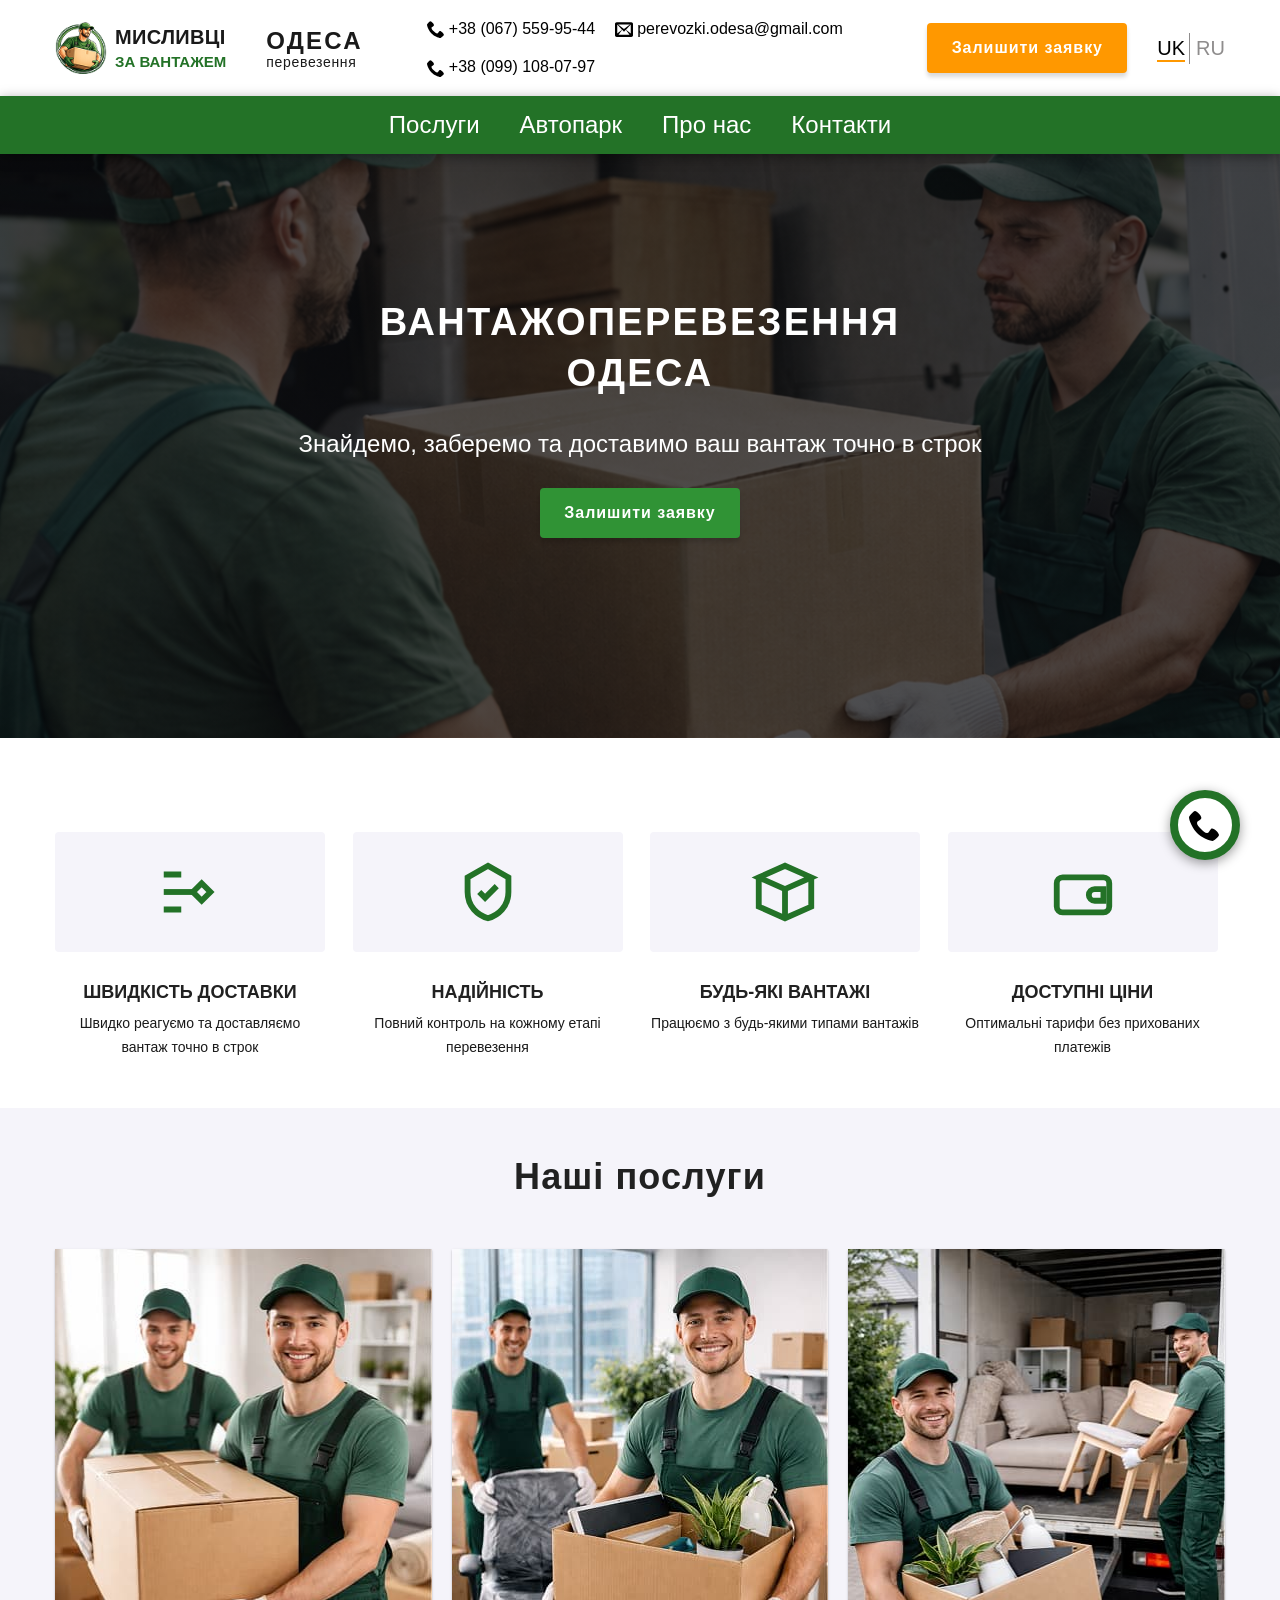
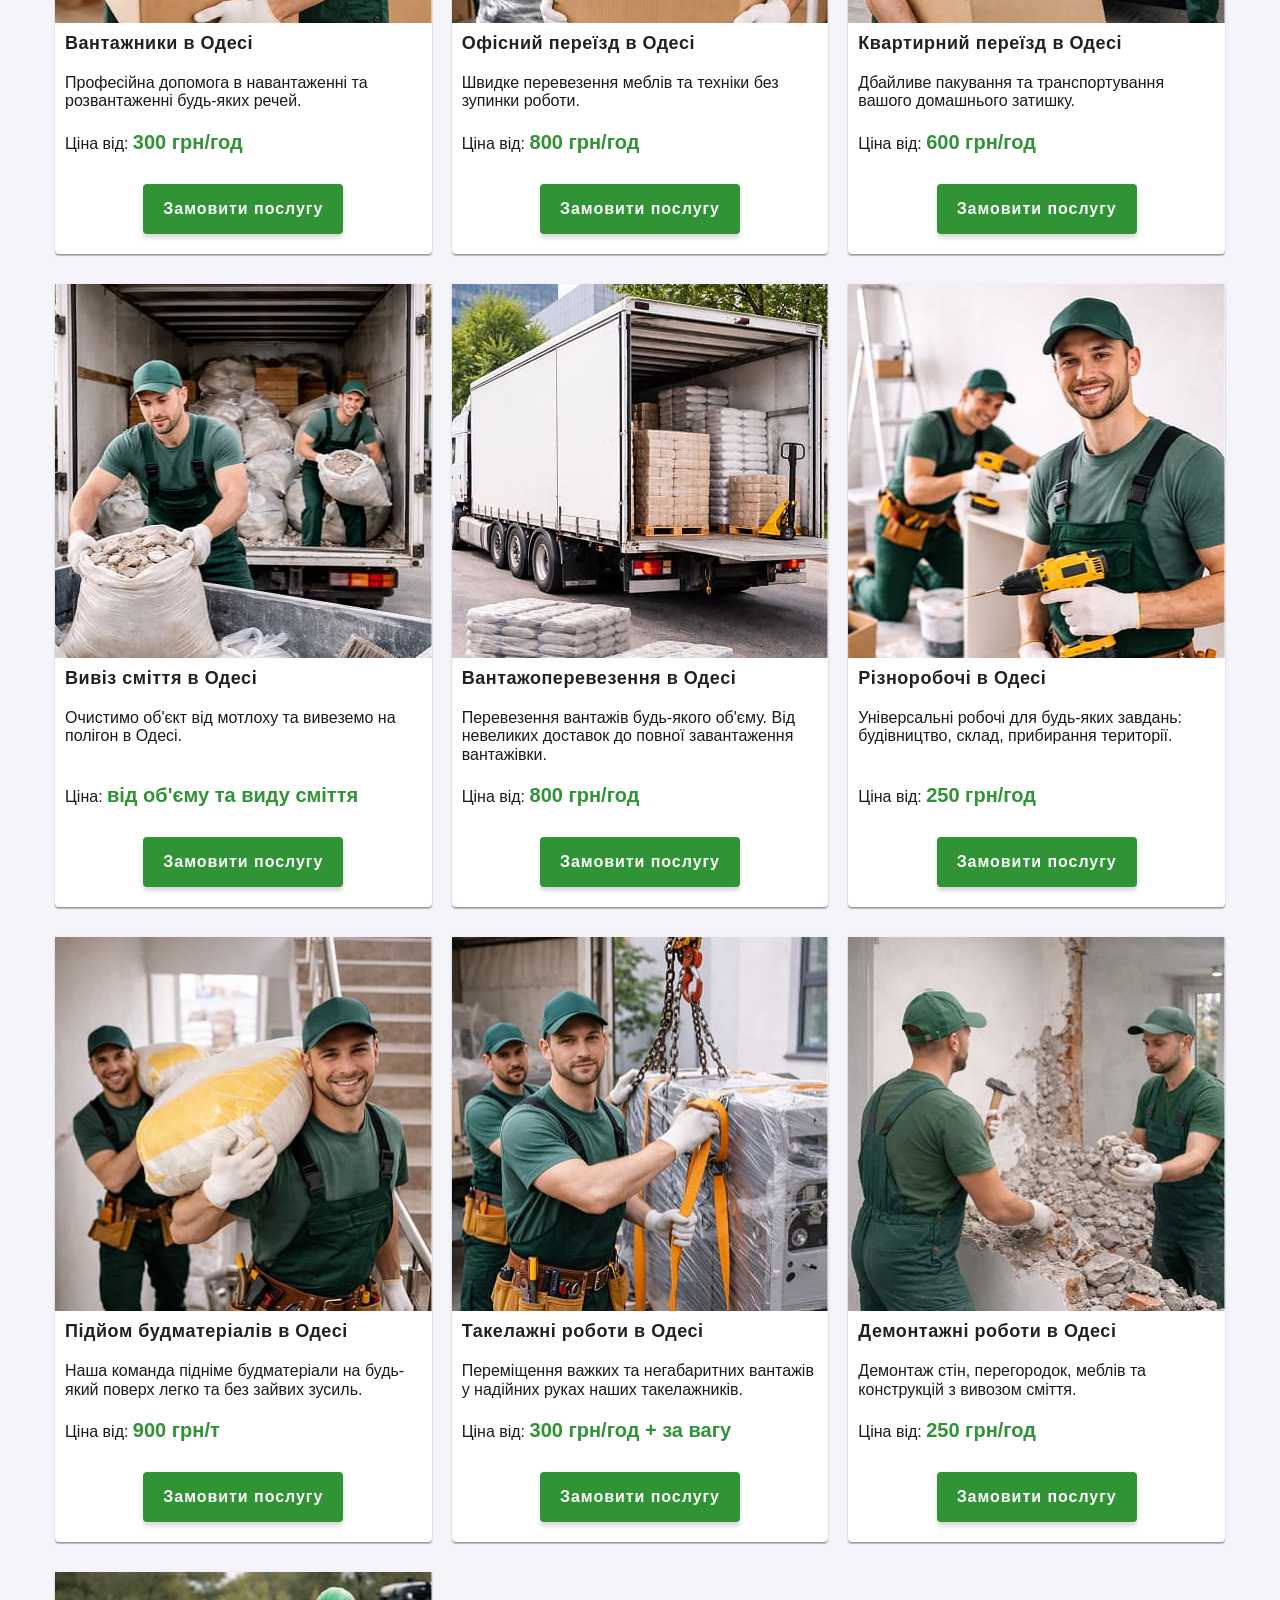
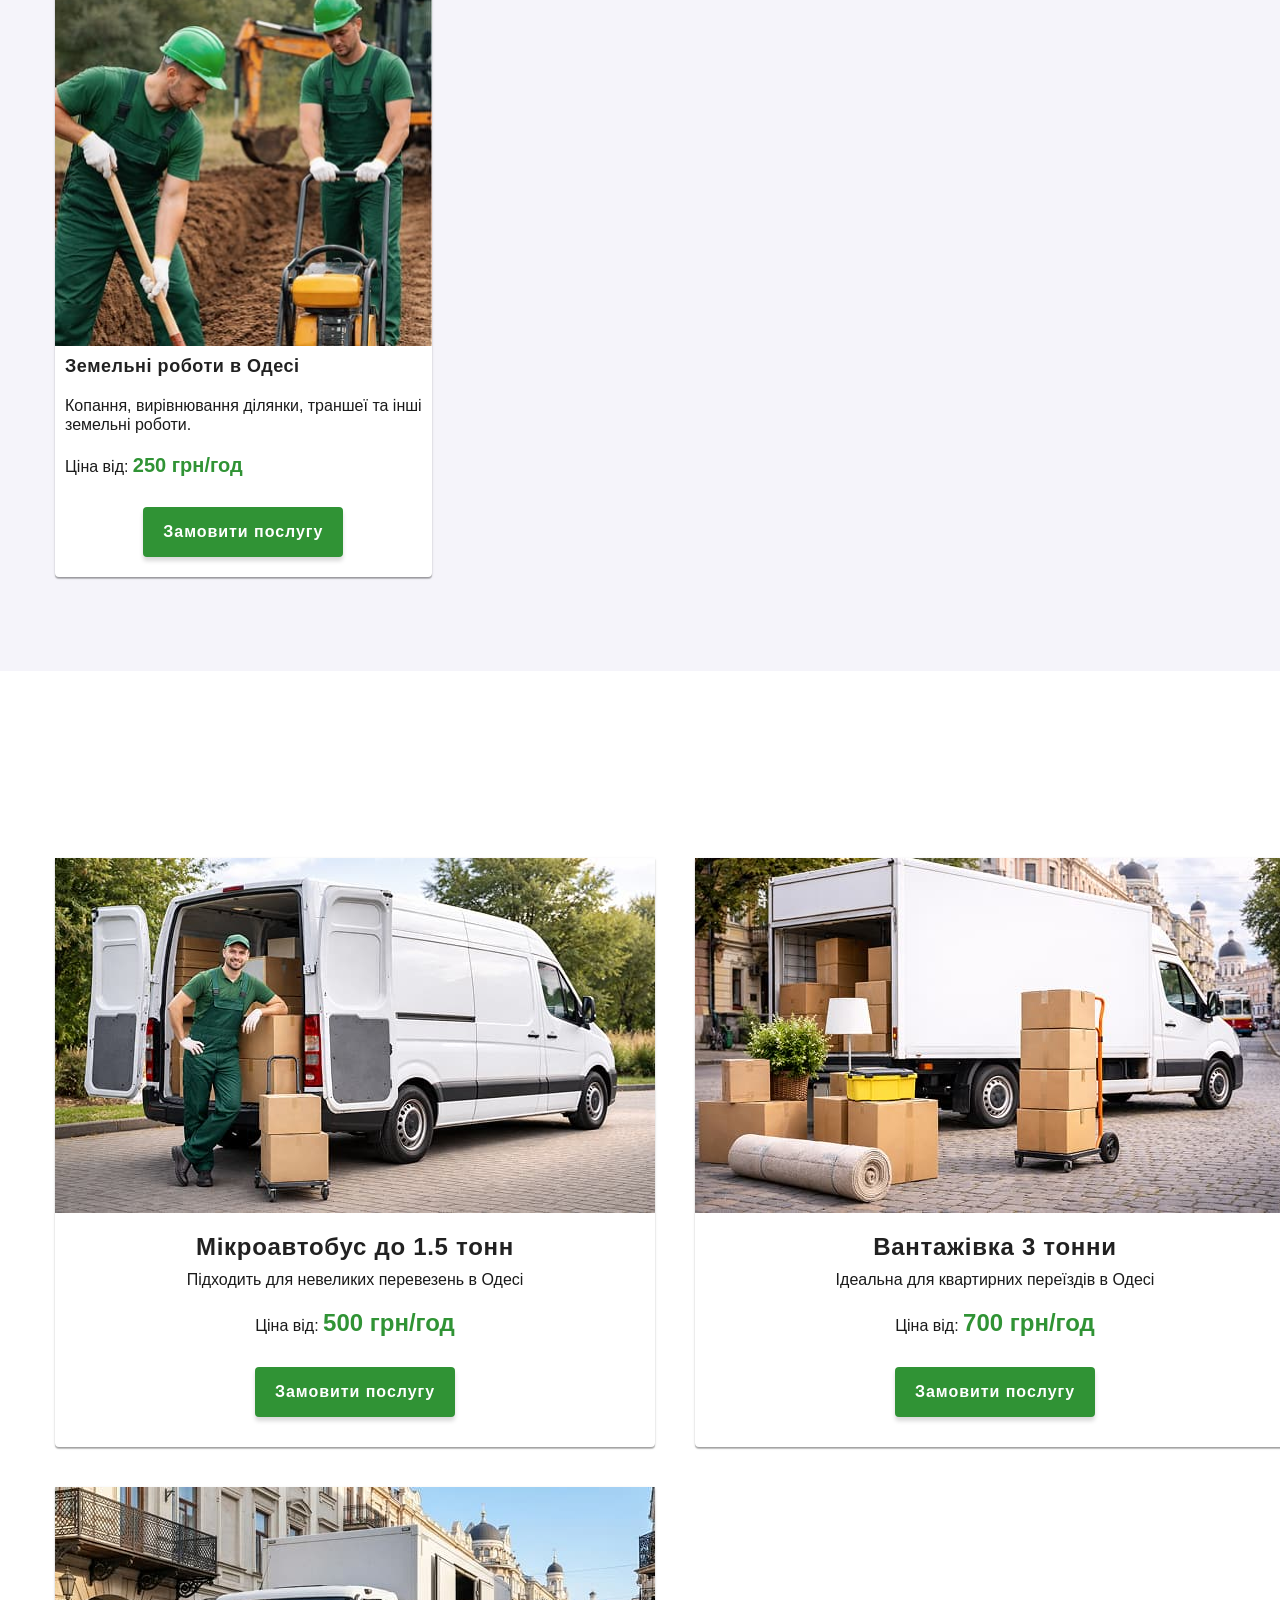
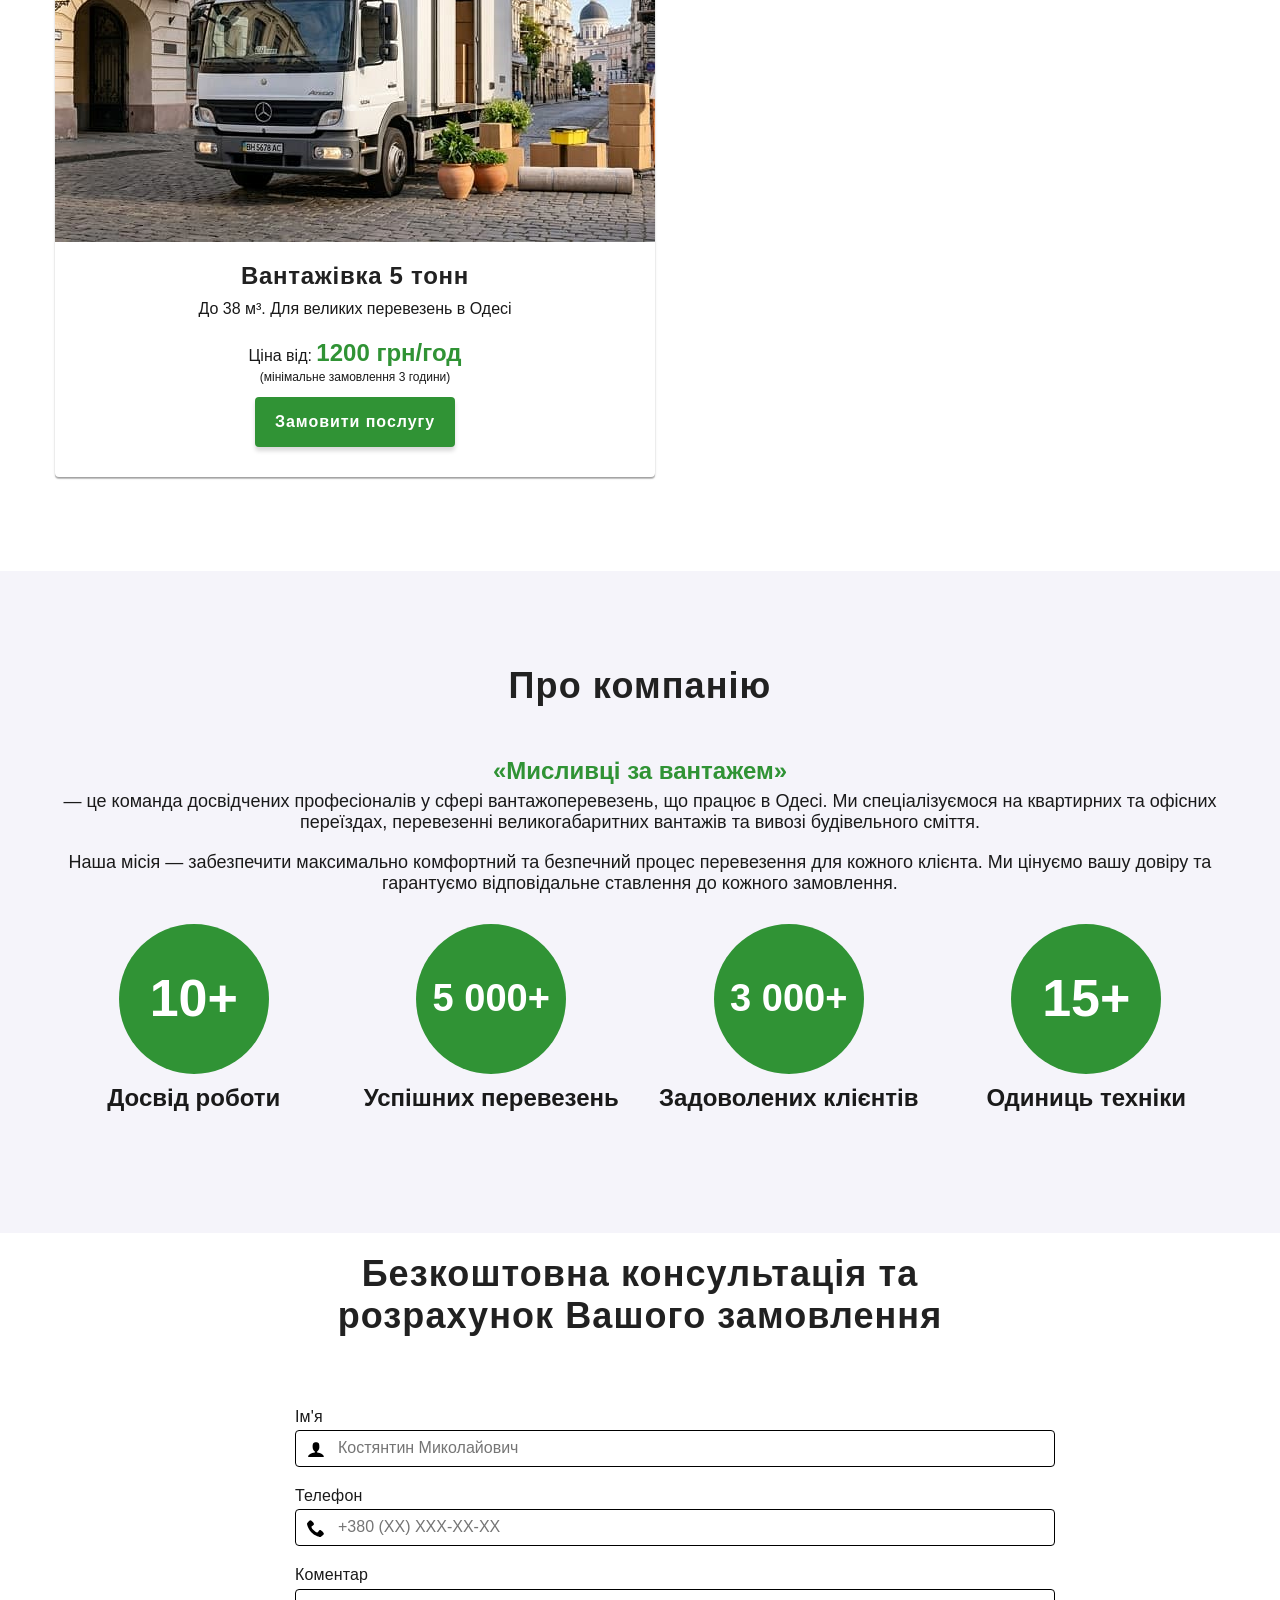
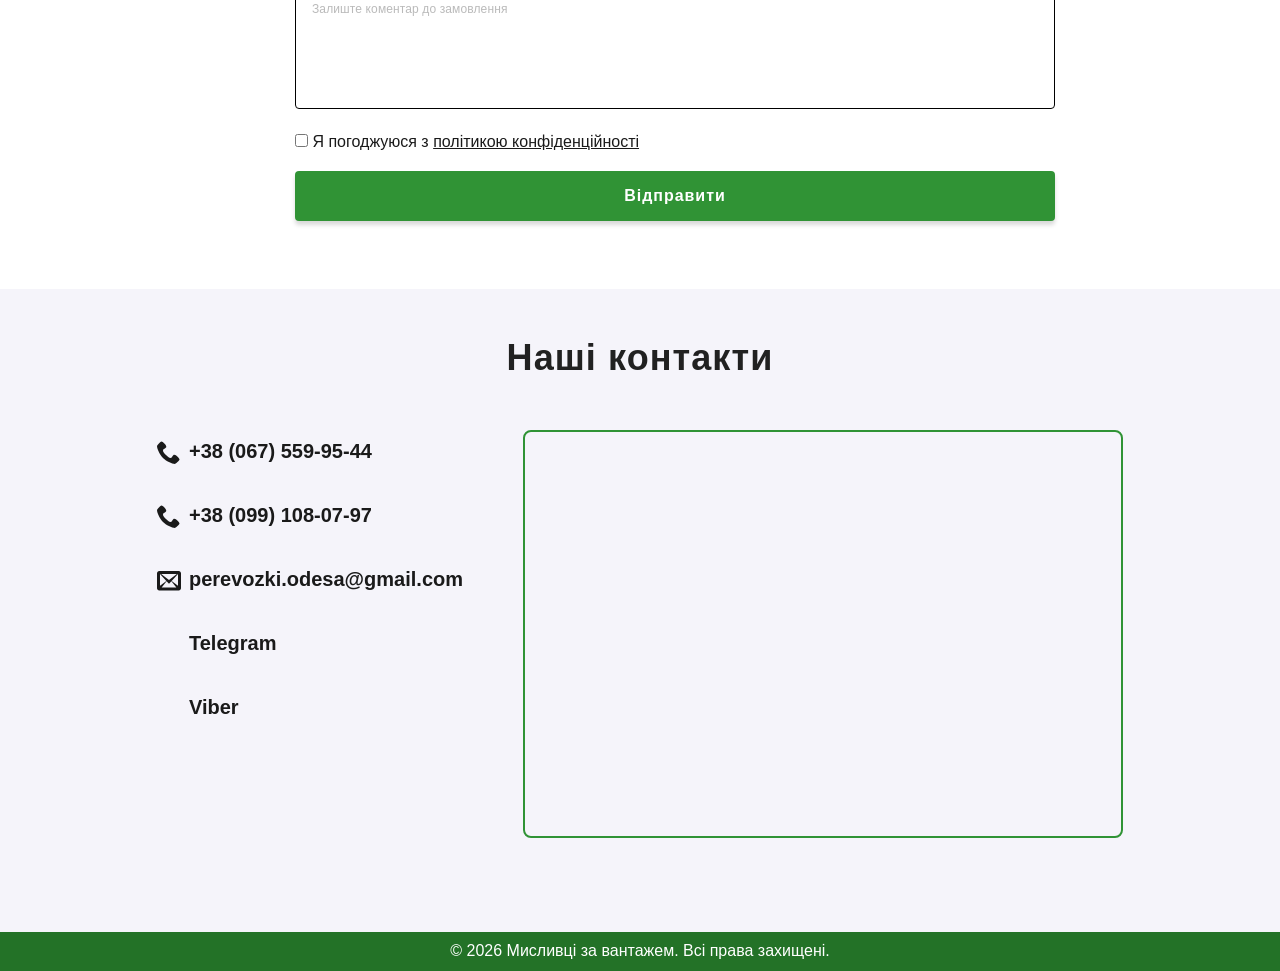
==== commit 5505ce62: "working js" ====
--- a/index.html
+++ b/index.html
@@ -1,5 +1,5 @@
 <!doctype html>
-<html lang="uk_UA">
+<html lang="uk">
 
 <head>
     <meta charset="UTF-8" />
@@ -24,6 +24,16 @@
     <meta name="twitter:description" content="Переїзди та вантажники в Одесі. Надійно та акуратно.">
     <meta name="twitter:image" content="https://perevozki-odessa.pp.ua/img/og-image.jpg">
 
+    <meta http-equiv="Content-Security-Policy" content="
+default-src 'self';
+img-src 'self' data: https:;
+script-src 'self' https:;
+style-src 'self' https: 'unsafe-inline';
+font-src 'self' https:;
+connect-src 'self' https:;
+frame-src https://www.google.com;
+">
+
     <link rel="alternate" hreflang="uk" href="https://perevozki-odessa.pp.ua/" />
     <link rel="alternate" hreflang="ru" href="https://perevozki-odessa.pp.ua/ru/" />
     <link rel="alternate" hreflang="x-default" href="https://perevozki-odessa.pp.ua/" />
@@ -31,6 +41,8 @@
     <title>Мисливці за вантажем. Вантажоперевезення Одеса. Вантажники Одеса</title>
     <link rel="icon" href="/favicon.ico" type="image/x-icon">
 
+    <link rel="preconnect" href="https://fonts.googleapis.com">
+    <link rel="preconnect" href="https://fonts.gstatic.com" crossorigin>
     <link
         href="https://fonts.googleapis.com/css2?family=Inter:wght@400;500;600;800&family=Montserrat:wght@600;700;800;900&display=swap"
         rel="stylesheet">
@@ -45,7 +57,8 @@
             <div class="nav">
                 <a href="/" class="logo__link">
                     <div class="logo__link__img">
-                        <img src="./img/logo.png" alt="логотип чоловік у формі з коробкою в руках" loading="lazy" />
+                        <img src="./img/logo.png" alt="логотип чоловік у професійній формі з коробкою в руках"
+                            loading="lazy" />
                     </div>
                     <p class="logo__link__text logo__link__ua">Мисливці <span>за вантажем</span></p>
                 </a>
@@ -198,9 +211,9 @@
         </div>
     </header>
     <main>
-        <section>
+        <section class="hero">
             <div class="hero__overlay">
-                <h1 class="hero__overlay__title hero__title__ua">Вантажоперевезення <br />по Одесі</h1>
+                <h1 class="hero__overlay__title hero__title__ua">Вантажоперевезення <br />Одеса</h1>
                 <p class="hero__overlay__text">Знайдемо, заберемо та доставимо ваш вантаж точно в строк</p>
                 <button type="button" class="btn--primary" data-open data-service="Консультація">Залишити
                     заявку</button>
@@ -675,7 +688,8 @@
                         </li>
                     </ul>
                     <div class="contacts__map">
-                        <iframe src="https://www.google.com/maps?q=Одесcа+65000&output=embed" height="400"
+                        <iframe title="карта вантажних перевезень в Одесі. Вантажні перевезення в межах міста"
+                            src="https://www.google.com/maps?q=Одеcа+65000&output=embed" height="400"
                             style="width: 100%; border: 0;" loading="lazy">
                         </iframe>
                     </div>
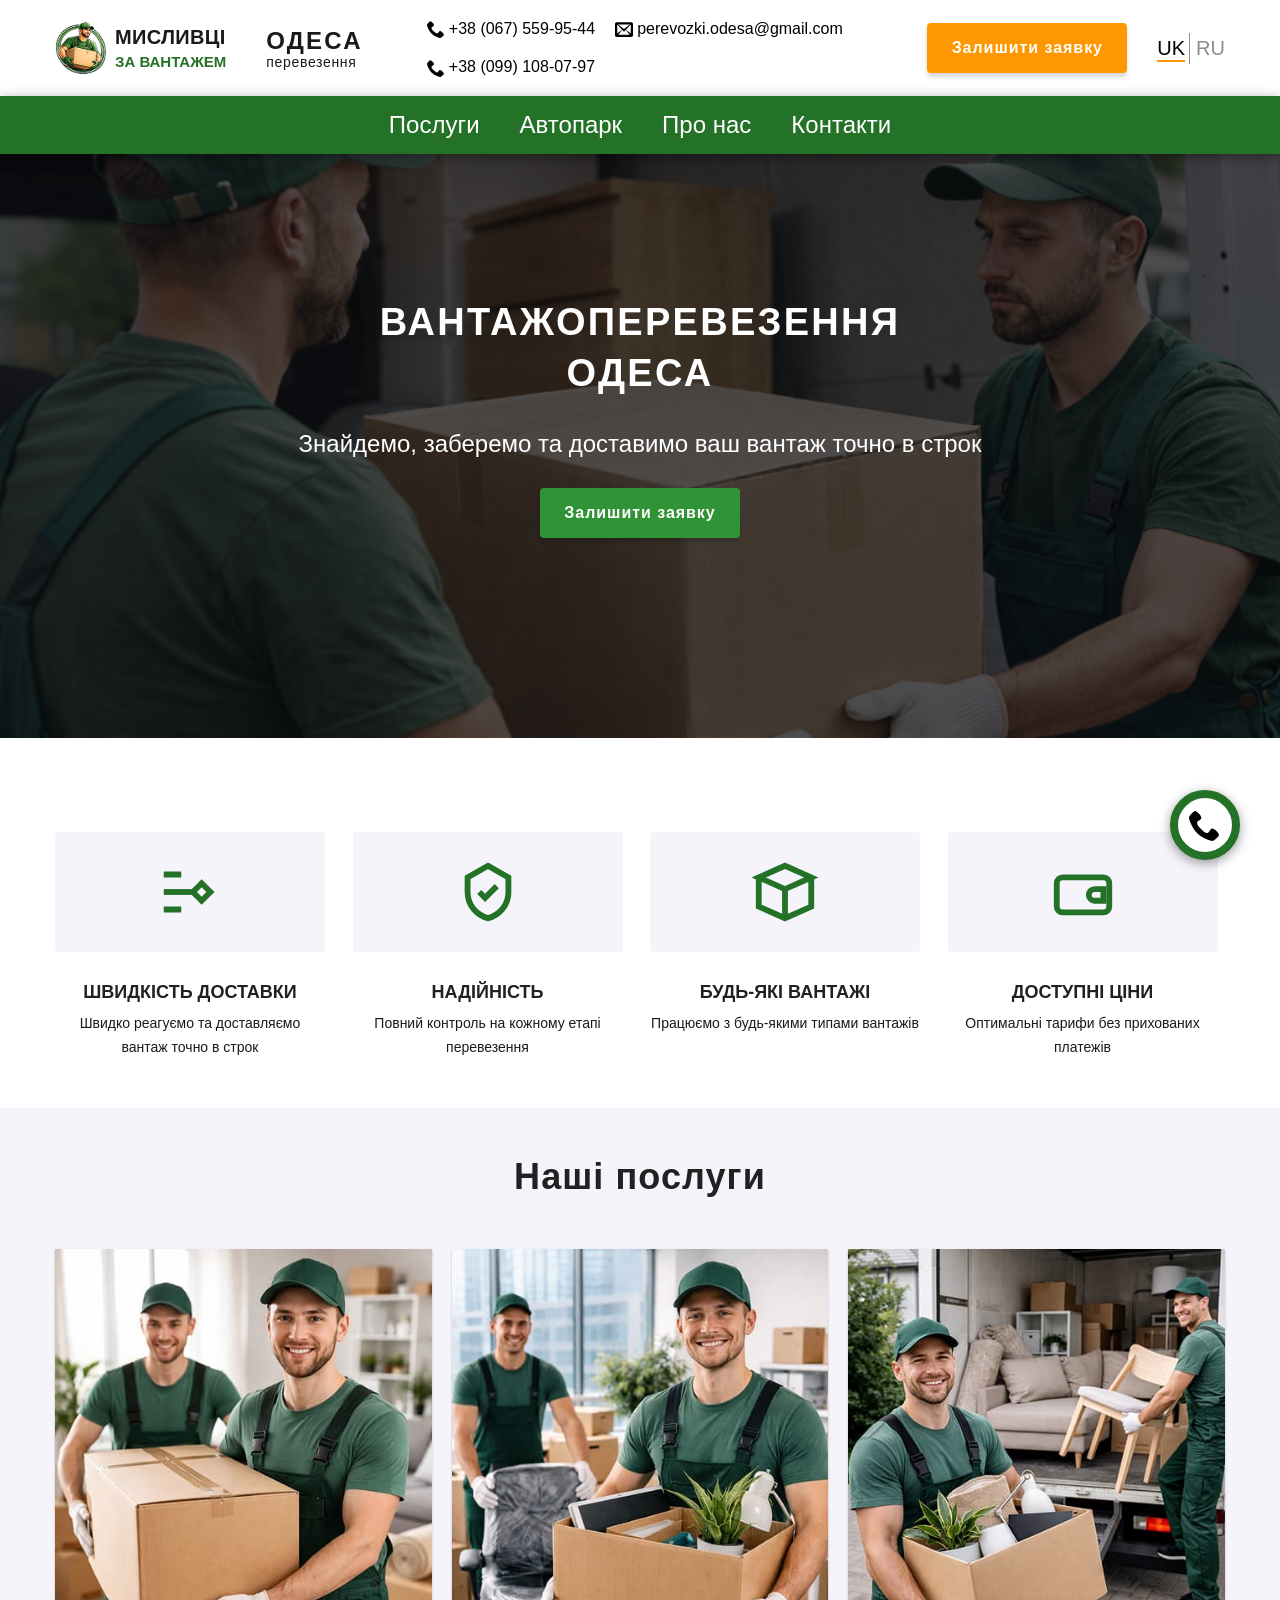
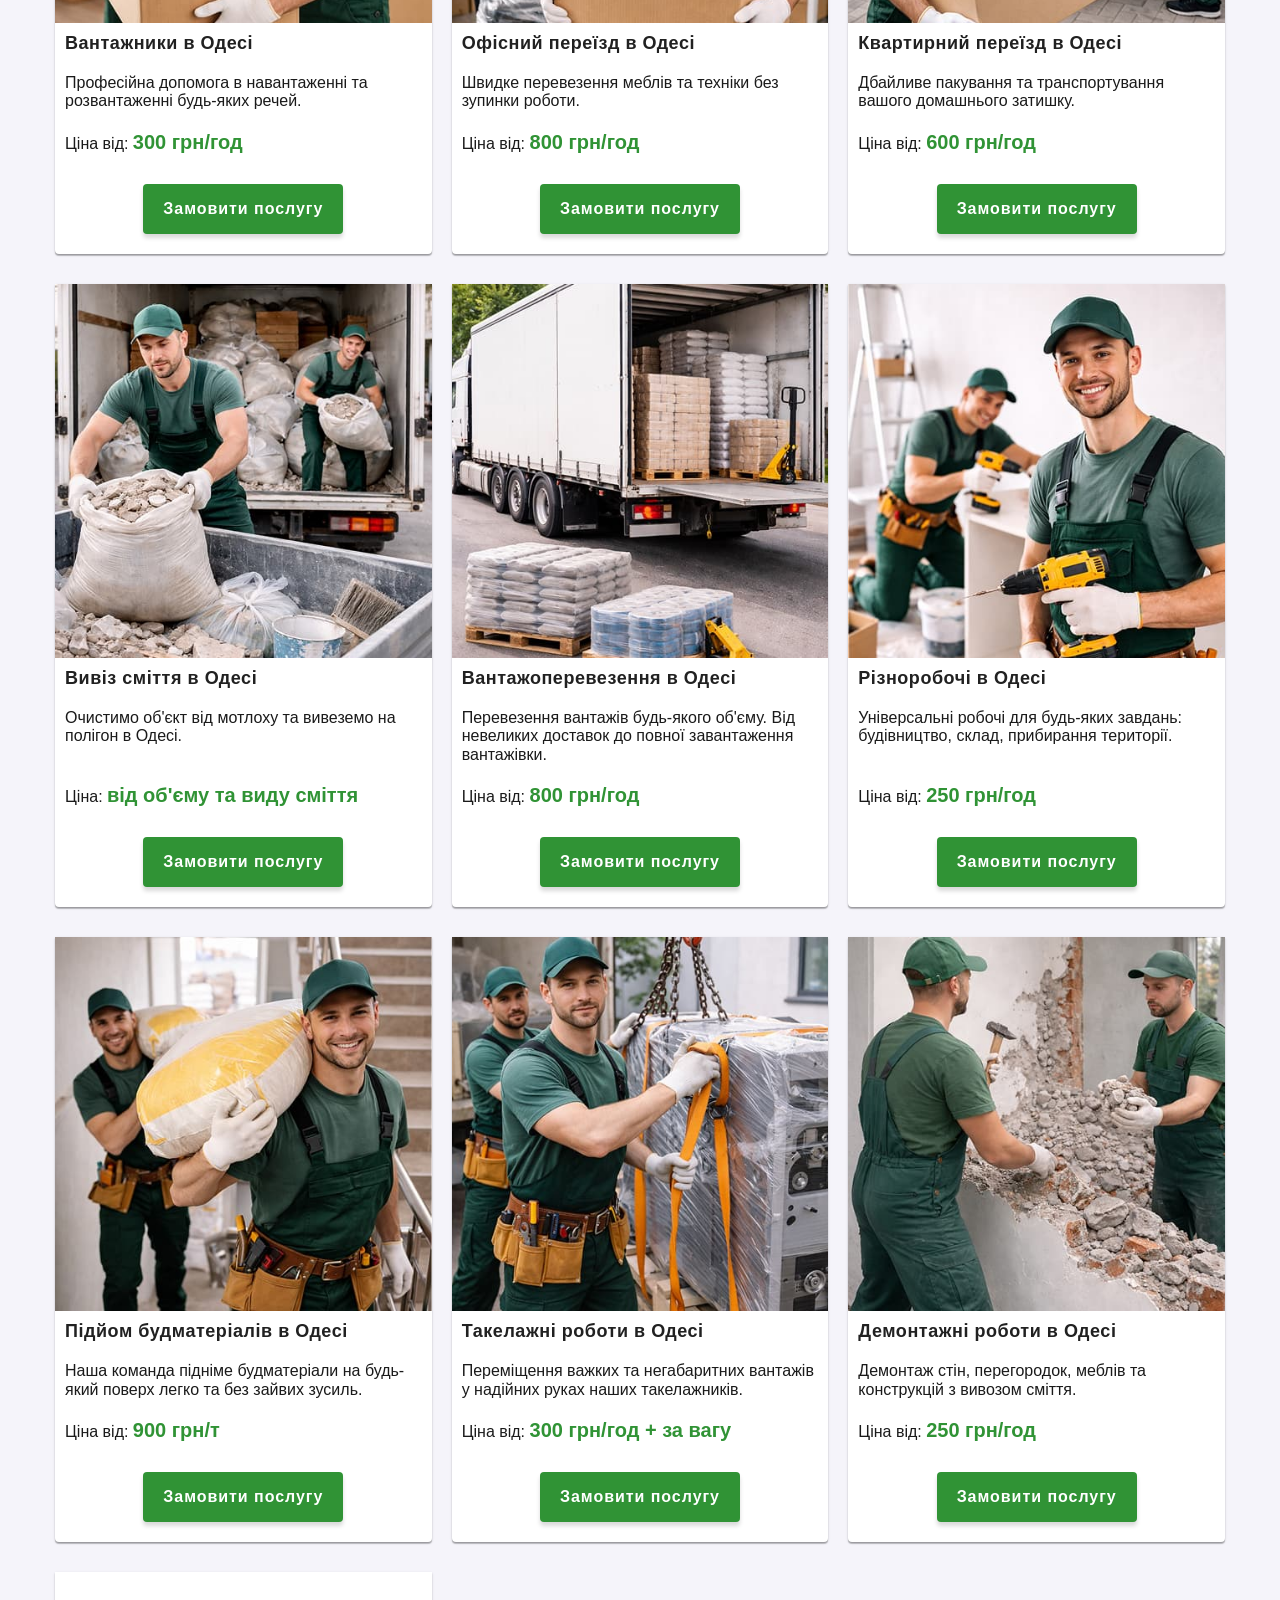
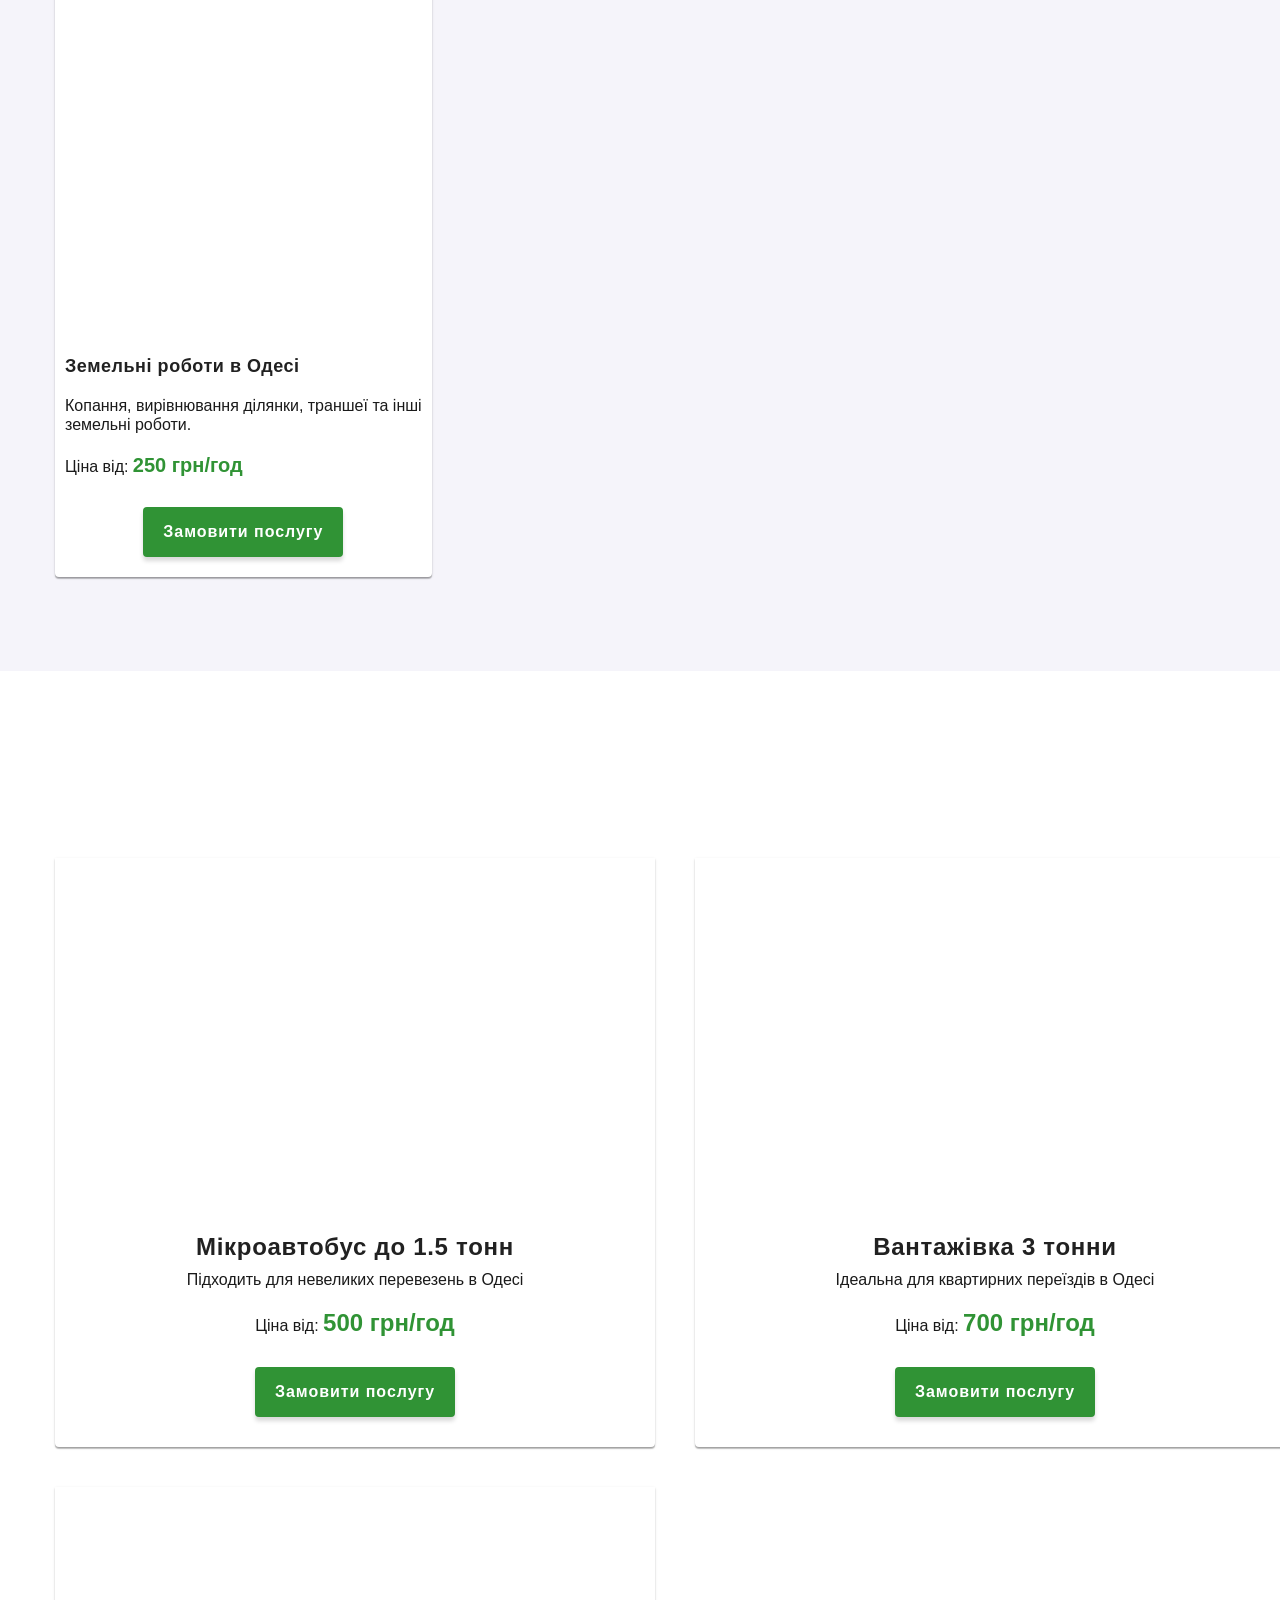
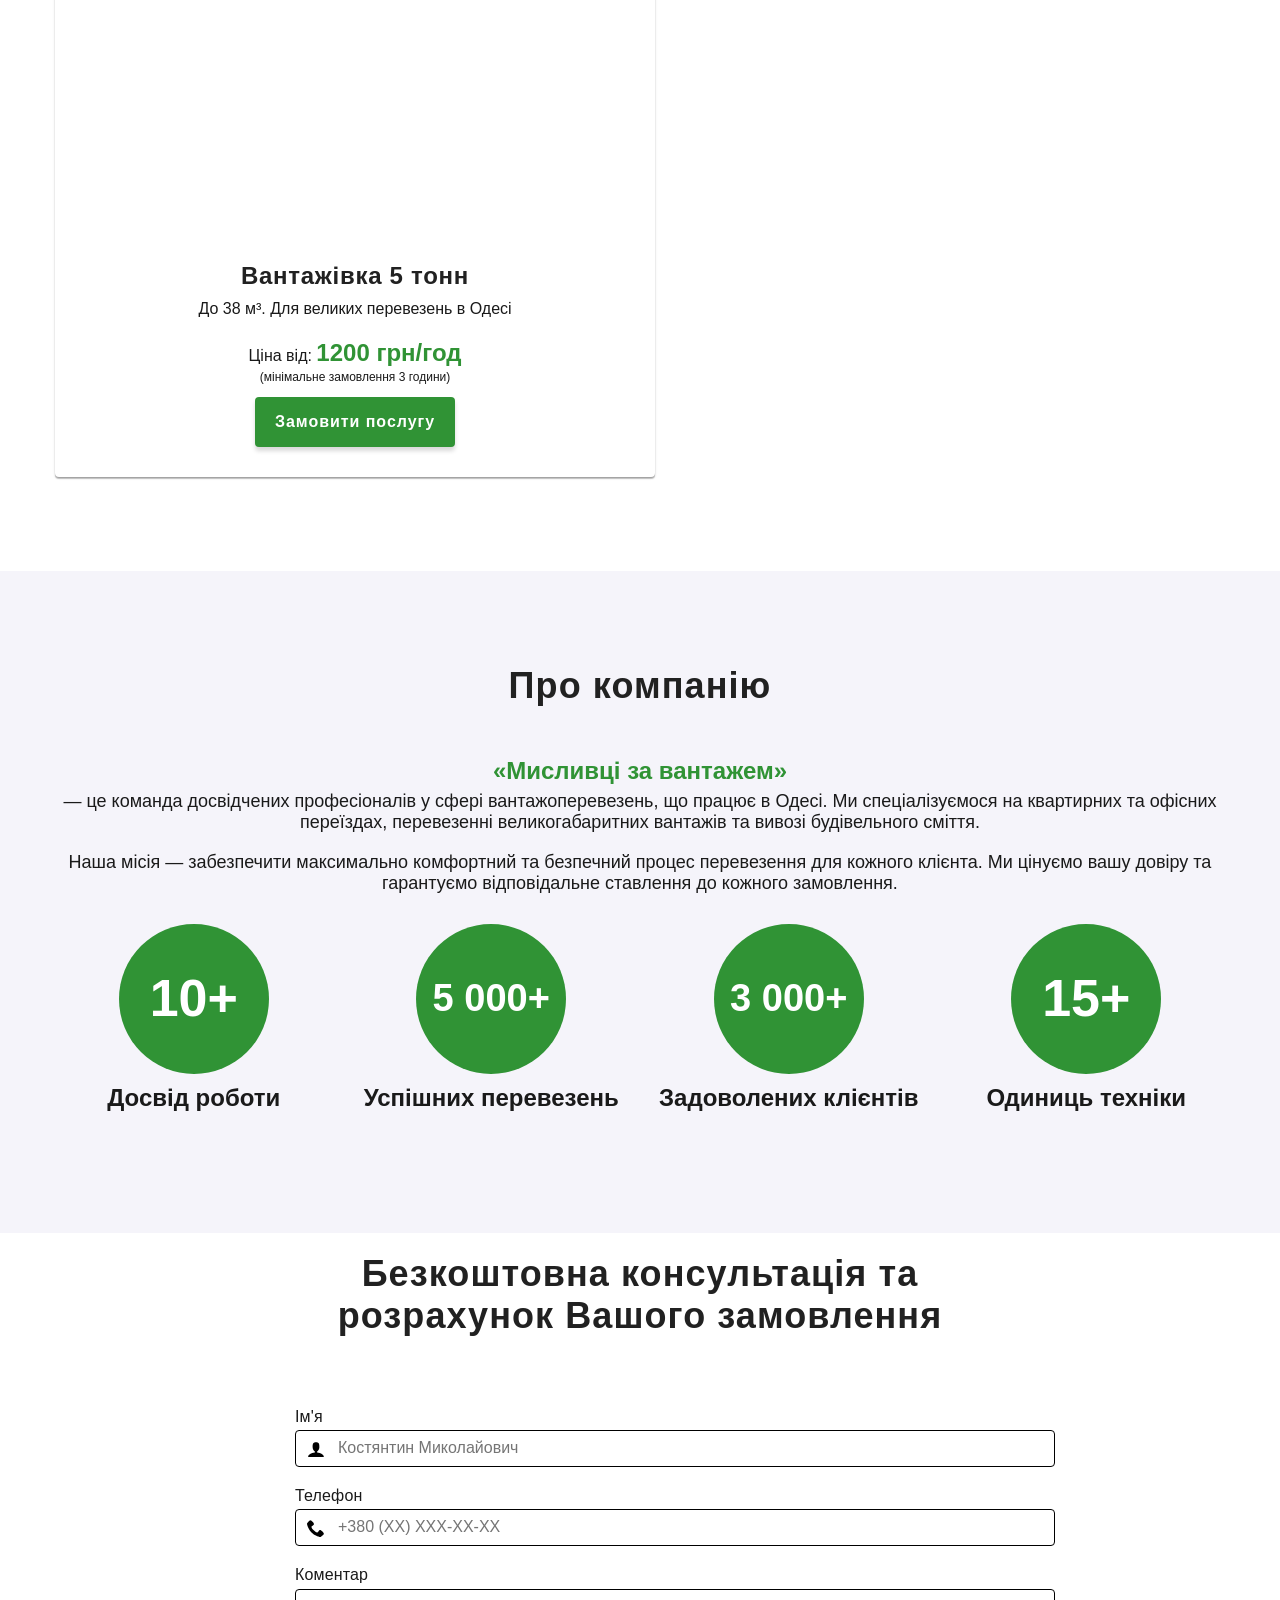
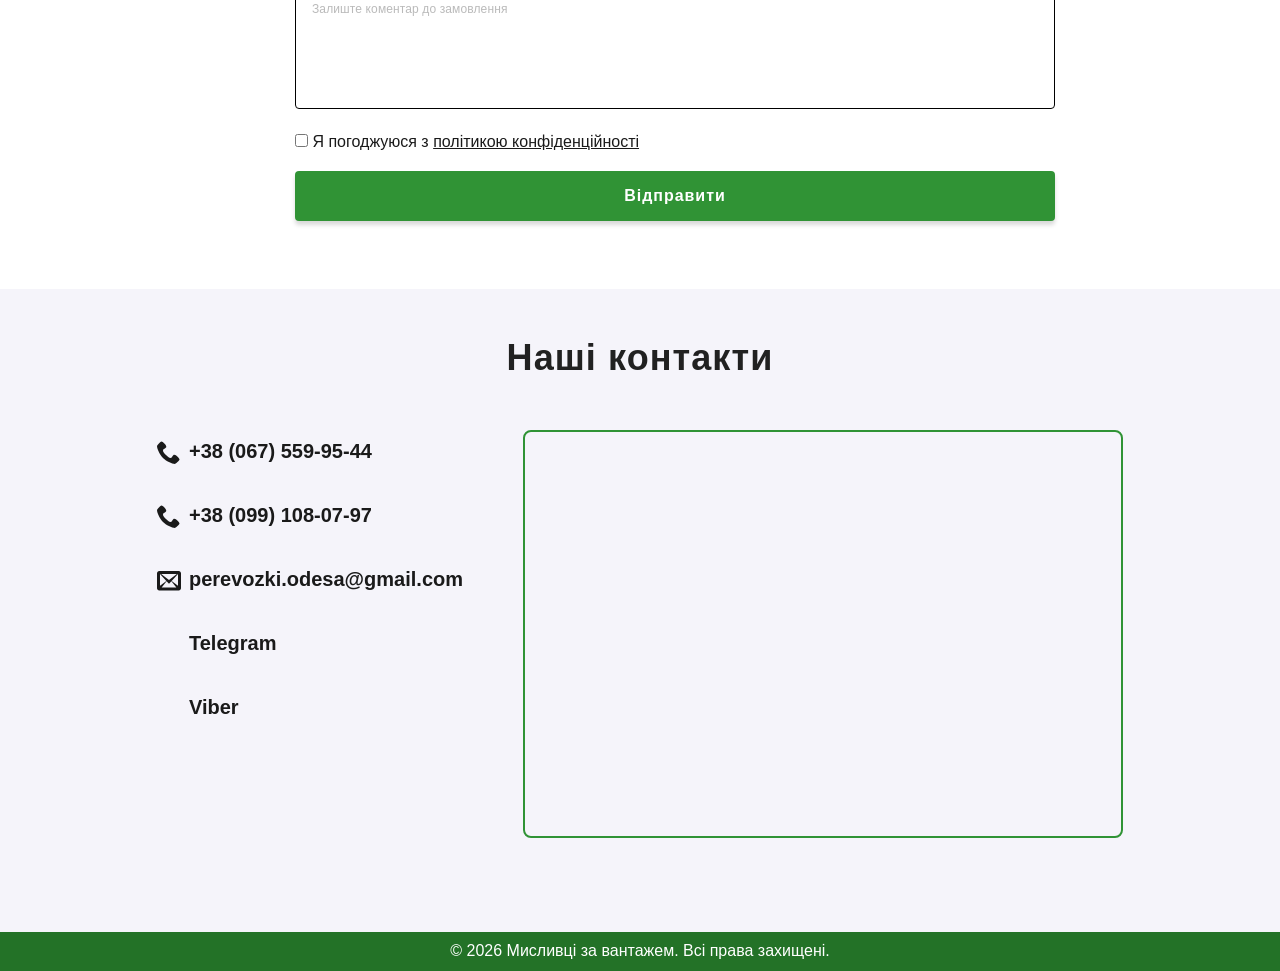
==== commit 8b088697: "fixes" ====
--- a/index.html
+++ b/index.html
@@ -708,54 +708,71 @@
                     <use href="./img/icons3.svg#icon-cross"></use>
                 </svg>
             </button>
-            <h3 class="title small">Заповніть форму заявки</h3>
-            <form class="form" id="modal-form">
-                <div>
-                    <label class="form__label" for="modal-name">Ім'я</label>
-                    <div class="form__field">
-                        <input class="form__input" type="text" name="name" id="modal-name"
-                            placeholder="Костянтин Миколайович" required />
-                        <svg class="form__input__icon" width="18" height="18">
-                            <use href="./img/icons3.svg#icon-user"></use>
-                        </svg>
-                    </div>
+            <div class="modal-order" data-order-form>
+                <h3 class="title small">Заповніть форму заявки</h3>
+                <form class="form" id="modal-form">
+                    <div>
+                        <label class="form__label" for="modal-name">Ім'я</label>
+                        <div class="form__field">
+                            <input class="form__input" type="text" name="name" id="modal-name"
+                                placeholder="Костянтин Миколайович" required />
+                            <svg class="form__input__icon" width="18" height="18">
+                                <use href="./img/icons3.svg#icon-user"></use>
+                            </svg>
+                        </div>
+                    </div>
+                    <div>
+                        <label class="form__label" for="modal-telephone">Телефон</label>
+                        <div class="form__field">
+                            <input class="form__input" type="tel" name="telephone" id="modal-telephone"
+                                placeholder="+380 (XX) XXX-XX-XX" required />
+                            <svg class="form__input__icon" width="18" height="18">
+                                <use href="./img/icons3.svg#icon-phone"></use>
+                            </svg>
+                        </div>
+                    </div>
+                    <div>
+                        <label class="form__label" for="modal-service-input">Послуга</label>
+                        <div class="form__field">
+                            <input class="form__input" type="text" name="service" id="modal-service-input" value=""
+                                readonly />
+                            <svg class="form__input__icon" width="18" height="18">
+                                <use href="./img/icons3.svg#icon-book"></use>
+                            </svg>
+                        </div>
+                    </div>
+                    <div>
+                        <label class="form__label">Коментарі</label>
+                        <textarea class="form__textarea" name="comment" id="modal-comment"
+                            placeholder="Залиште коментар до замовлення"></textarea>
+                    </div>
+                    <div style="display:none;">
+                        <label>Не заповнюйте це поле</label>
+                        <input type="text" name="company">
+                    </div>
+                    <label>
+                        <input type="checkbox" required>
+                        Я погоджуюся з <a class="policy__link" href="/policy.html" target="_blank"
+                            rel="noopener noreferrer">політикою конфіденційності</a>
+                    </label>
+                    <button type="submit" class="btn--primary btn--full">Відправити</button>
+                </form>
+            </div>
+            <div class="modal__after is-hidden" data-success>
+                <div class="modal__after__img">
+                    <img src="./img/1-1.webp" alt="менеджер по телефону спокійно повідомляє, що замовлення прийнято"
+                        width="350" height="253" />
                 </div>
-                <div>
-                    <label class="form__label" for="modal-telephone">Телефон</label>
-                    <div class="form__field">
-                        <input class="form__input" type="tel" name="telephone" id="modal-telephone"
-                            placeholder="+380 (XX) XXX-XX-XX" required />
-                        <svg class="form__input__icon" width="18" height="18">
-                            <use href="./img/icons3.svg#icon-phone"></use>
-                        </svg>
-                    </div>
+                <h3 class="title small">Дякуємо! Ваша заявка <span class="order__number" data-order></span> прийнята! Ми
+                    незабаром
+                    зателефонуємо вам.</h3>
+            </div>
+            <div class="modal__after__error is-hidden" data-error>
+                <div class="modal__after__img">
+                    <img src="./img/1-2.webp" alt="коробка із сумним смайликом" width="350" height="253" />
                 </div>
-                <div>
-                    <label class="form__label" for="modal-service-input">Послуга</label>
-                    <div class="form__field">
-                        <input class="form__input" type="text" name="service" id="modal-service-input" value=""
-                            readonly />
-                        <svg class="form__input__icon" width="18" height="18">
-                            <use href="./img/icons3.svg#icon-book"></use>
-                        </svg>
-                    </div>
-                </div>
-                <div>
-                    <label class="form__label">Коментарі</label>
-                    <textarea class="form__textarea" name="comment" id="modal-comment"
-                        placeholder="Залиште коментар до замовлення"></textarea>
-                </div>
-                <div style="display:none;">
-                    <label>Не заповнюйте це поле</label>
-                    <input type="text" name="company">
-                </div>
-                <label>
-                    <input type="checkbox" required>
-                    Я погоджуюся з <a class="policy__link" href="/policy.html" target="_blank"
-                        rel="noopener noreferrer">політикою конфіденційності</a>
-                </label>
-                <button type="submit" class="btn--primary btn--full">Відправити</button>
-            </form>
+                <h3 class="title small">Помилка при відправці. Спробуйте пізніше.</h3>
+            </div>
         </div>
     </div>
 
--- a/css/main.min.css
+++ b/css/main.min.css
@@ -1 +1 @@
-:root{--primary-text-color: #1a1a1a;--title-text-color: #212121;--accent-color: #237227;--accent-second-color: #309335;--accent-action-color: #ff9800;--accent-dark-color: rgb(255, 165, 31);--white-color: #ffffff;--black-color: #000000;--bg-color: #ffffff;--modal-bg-color: #ffffff;--hero-bg-color: #2f303a;--section-second-color: #f5f4fa;--address-link-color: rgba(255, 255, 255, 0.6);--vh: 1vh;--animation-main: 250ms cubic-bezier(0.4, 0, 0.2, 1)}h1,h2,h3,h4,h5,h6,p{margin:0}ul{padding:0;margin:0;list-style:none}img{display:block;max-width:100%}a{text-decoration:none;color:inherit}body{font-family:"Inter",sans-serif;font-size:16px;font-weight:400;background-color:var(--bg-color);color:var(--primary-text-color);min-height:100dvh;display:flex;flex-direction:column}.lists{list-style:none}html{scroll-behavior:smooth}body.no-scroll{overflow:hidden}#services,#vehicles,#about,#contacts{scroll-margin-top:152px;scroll-behavior:smooth}@media screen and (min-width: 768px){#services,#vehicles,#about,#contacts{scroll-margin-top:60px}}main{flex:1}.policy__link{text-decoration:underline;transition:color var(--animation-main)}.policy__link:hover{color:var(--accent-second-color)}.visually-hidden{position:absolute;width:1px;height:1px;margin:-1px;border:0;padding:0;white-space:nowrap;clip-path:inset(100%);clip:rect(0 0 0 0);overflow:hidden;opacity:0}.container{width:100%;margin-left:auto;margin-right:auto;padding:0 15px}@media screen and (min-width: 480px){.container{max-width:480px}}@media screen and (min-width: 768px){.container{max-width:768px}}@media screen and (min-width: 1200px){.container{max-width:1200px}}.logo__link__text.logo__link__ua span{font-size:13px}@media screen and (min-width: 768px){.logo__link__text.logo__link__ua span{font-size:12px;letter-spacing:0}}@media screen and (min-width: 1200px){.logo__link__text.logo__link__ua span{font-size:15px}}@media screen and (min-width: 1200px){.logo__city.logo__city__ua span{font-size:14px;letter-spacing:.68px}}.nav{display:flex;align-items:center}@media screen and (min-width: 768px){.nav{position:relative}}@media screen and (min-width: 1200px){.nav{position:static}}.logo__link{display:flex;align-items:center;gap:8px;margin-right:30px}@media screen and (min-width: 480px){.logo__link{margin-right:60px}}@media screen and (min-width: 768px){.logo__link{margin-right:10px}}@media screen and (min-width: 1200px){.logo__link{margin-right:40px}}.logo__link__img{display:block;width:40px;height:40px}@media screen and (min-width: 480px){.logo__link__img{width:52px;height:52px}}.logo__link__text{display:flex;flex-direction:column;gap:4px;font-family:"Montserrat",sans-serif;font-weight:800;font-size:16px;letter-spacing:.32px;text-transform:uppercase}.logo__link__text span{color:var(--accent-color);display:block;white-space:nowrap}@media screen and (min-width: 480px){.logo__link__text{font-size:18px}}@media screen and (min-width: 768px){.logo__link__text{font-size:16px}.logo__link__text span{font-size:14px;letter-spacing:1.54px}}@media screen and (min-width: 1200px){.logo__link__text{font-size:20px;letter-spacing:.32px}.logo__link__text span{font-size:inherit;letter-spacing:inherit}}.logo__city{display:flex;flex-direction:column;font-family:"Montserrat",sans-serif;font-weight:800;font-size:18px;letter-spacing:4px;text-transform:uppercase}.logo__city span{text-transform:lowercase;font-weight:400;font-size:12px;letter-spacing:normal}@media screen and (min-width: 480px){.logo__city{font-size:24px;letter-spacing:.32px;letter-spacing:2.2px}.logo__city span{font-size:14px}}.logo__slogan{display:flex;align-items:center;justify-content:center;gap:20px;background:var(--accent-color);padding:4px 0;font-size:14px;text-transform:capitalize;text-align:center}.menu-open-btn{display:block;margin-left:auto;background:rgba(0,0,0,0);outline:rgba(0,0,0,0);border:rgba(0,0,0,0);fill:var(--accent-color)}@media screen and (min-width: 768px){.menu-open-btn{display:none}}.btn--primary{display:flex;align-items:center;justify-content:center;height:50px;padding:0;margin:0 auto;min-width:200px;border-radius:4px;border-color:rgba(0,0,0,0);font-family:inherit;font-weight:700;font-size:16px;line-height:1.88;letter-spacing:.06em;background-color:var(--accent-second-color);color:var(--white-color);cursor:pointer;box-shadow:0px 4px 4px rgba(0,0,0,.15);transition:background-color 250ms cubic-bezier(0.4, 0, 0.2, 1)}.btn--primary:hover,.btn--primary:focus{background-color:var(--accent-color)}.btn--primary.btn--full{width:100%}.btn--yellow{background-color:var(--accent-action-color)}.btn--yellow:hover,.btn--yellow:focus{background-color:var(--accent-dark-color)}.btn--desktop{display:none}@media screen and (min-width: 1200px){.btn--desktop{display:flex}}.section{padding-top:60px;padding-bottom:60px}@media screen and (min-width: 1200px){.section{padding-top:94px;padding-bottom:94px}}.section--second-color{background-color:var(--section-second-color)}.title{margin-bottom:30px;font-family:"Montserrat",sans-serif;font-weight:700;font-size:28px;line-height:1.18;text-align:center;letter-spacing:.03em;color:var(--title-text-color)}@media screen and (min-width: 1200px){.title{margin-bottom:50px;font-size:36px}}.title--white{color:var(--white-color)}.title.small{font-size:24px;margin-bottom:20px}.backdrop{position:fixed;top:0;left:0;width:100%;height:100vh;z-index:99999;background-color:rgba(0,0,0,.2);transition:opacity 250ms cubic-bezier(0.4, 0, 0.2, 1),visibility 250ms cubic-bezier(0.4, 0, 0.2, 1)}.backdrop.is-hidden{visibility:hidden;opacity:0;pointer-events:none}.modal{width:90%;padding:20px;position:absolute;top:60px;left:50%;transform:translate(-50%, 0%);background-color:var(--modal-bg-color);box-shadow:0px 1px 3px rgba(0,0,0,.12),0px 1px 1px rgba(0,0,0,.14),0px 2px 1px rgba(0,0,0,.2);border-radius:4px;transition:transform 250ms cubic-bezier(0.4, 0, 0.2, 1)}@media screen and (min-width: 480px){.modal{padding:40px;min-width:450px;min-height:609px}}@media screen and (min-width: 1200px){.modal{min-width:528px;min-height:581px;max-width:1000px;top:120px}}.backdrop.is-hidden .modal{transform:translate(500px, 500px)}.close-button{position:absolute;top:8px;right:8px;display:flex;justify-content:center;align-items:center;width:30px;height:30px;border-radius:50%;background:#fff;border:1px solid rgba(0,0,0,.1);cursor:pointer;transition:fill 250ms cubic-bezier(0.4, 0, 0.2, 1)}.close-button:hover{fill:var(--accent-color)}.burger{position:fixed;top:0;right:0;width:90%;height:100vh;z-index:999;background-color:#fff;padding:20px;border-radius:4px 0 0 4px;transform:translateX(100%);transition:transform 300ms ease}.burger__close{display:inline-flex;align-items:center;justify-content:center;width:40px;height:40px;padding:8px;position:absolute;top:10px;right:20px;border:none;background-color:rgba(0,0,0,0);outline:none;transition:fill 250ms cubic-bezier(0.4, 0, 0.2, 1)}.burger__close:hover{fill:var(--accent-second-color);transition:fill 250ms cubic-bezier(0.4, 0, 0.2, 1)}.burger__backdrop{width:100%;height:100vh;position:absolute;top:0;left:0;z-index:998;background:rgba(0,0,0,.3058823529);transition:opacity 300ms ease,visibility 300ms ease}.burger__list{display:flex;flex-direction:column;align-items:left;gap:12px;margin-bottom:20px}.burger__list__item__link{display:inline-flex;align-items:center;gap:8px;font-weight:400;font-size:20px;padding:8px 0}.burger__socials{display:flex;align-items:center;gap:80px}.burger__socials__item__link{display:flex;align-items:center;gap:8px;font-weight:400;font-size:20px;padding:8px 0}.burger__backdrop.is-hidden{visibility:hidden;opacity:0;pointer-events:none}.burger__backdrop:not(.is-hidden) .burger{transform:translateX(0)}.burger__nav__list{display:flex;flex-direction:column;align-items:center;justify-content:center;gap:30px;margin-top:80px;font-family:"Montserrat",sans-serif;font-weight:700;font-size:28px}.burger__nav__list__link{transition:color 250ms cubic-bezier(0.4, 0, 0.2, 1)}.burger__nav__list__link:hover{color:var(--accent-second-color)}@keyframes pulse{0%{box-shadow:0 0 0 0 rgba(46,125,50,.5)}70%{box-shadow:0 0 0 15px rgba(46,125,50,0)}100%{box-shadow:0 0 0 0 rgba(46,125,50,0)}}.call-btn{position:fixed;right:20px;bottom:100px;width:60px;height:60px;border-radius:50%;border:8px solid var(--accent-color);background:#fff;color:#fff;display:flex;align-items:center;justify-content:center;font-size:24px;z-index:9;box-shadow:0px 3px 12px 0px rgba(0,0,0,.4);-webkit-box-shadow:0px 3px 12px 0px rgba(0,0,0,.4);-moz-box-shadow:0px 3px 12px 0px rgba(0,0,0,.4);transition:transform .3s ease,background-color .3s ease}.call-btn svg{position:absolute;top:50%;left:50%;transform:translate(-50%, -50%)}.call-btn{animation:pulse 2s infinite}.call-btn:hover{transform:scale(1.1);background-color:var(--accent-color)}.call-btn:hover svg{fill:#fff}@media screen and (min-width: 768px){.call-btn{right:40px;bottom:40px;width:70px;height:70px}}.lang__list.lang__list__burger{display:flex;position:absolute;bottom:60px;font-size:18px}.lang__list{display:none;gap:11px}@media screen and (min-width: 768px){.lang__list{display:flex;position:absolute;bottom:0;right:0}}@media screen and (min-width: 1200px){.lang__list{position:static}}.lang__link{position:relative;display:block;padding:8px 0;color:#8f8d8d;font-size:14px}.lang__link:first-child::after{content:"";display:block;height:80%;width:1px;background-color:#8f8d8d;position:absolute;top:10%;right:-5px}@media screen and (min-width: 1200px){.lang__link{font-size:20px}}.current__page{color:#000}.current__page::after{content:"";display:block;height:2px;width:100%;background-color:var(--accent-action-color)}.current__page__ua{color:#000;position:relative}.current__page__ua::before{content:"";display:block;position:absolute;bottom:6px;left:0;right:0;height:2px;width:100%;background-color:var(--accent-action-color)}.header{padding:10px 0;position:sticky;top:0;z-index:99;background:#fff}@media screen and (min-width: 768px){.header{padding:0 0 10px}}@media screen and (min-width: 1200px){.header{padding:10px 0}}.header__contacts{position:absolute;bottom:-92px;left:0;right:0;width:100%;height:92px;background-color:var(--accent-color);box-shadow:0px 3px 12px 0px rgba(0,0,0,.4);-webkit-box-shadow:0px 3px 12px 0px rgba(0,0,0,.4);-moz-box-shadow:0px 3px 12px 0px rgba(0,0,0,.4)}@media screen and (min-width: 768px){.header__contacts{position:relative;box-shadow:none;background-color:rgba(0,0,0,0);bottom:0;height:auto}.header__contacts__list{display:flex;flex-direction:column;align-items:center;justify-content:center}}.header__contacts__list__item__link{display:flex;align-items:center;gap:8px;padding:6px 0;transition:color 250ms cubic-bezier(0.4, 0, 0.2, 1),fill 250ms cubic-bezier(0.4, 0, 0.2, 1)}@media screen and (min-width: 768px){.header__contacts__list__item__link{gap:4px}.header__contacts__list__item__link:hover{color:var(--accent-second-color);fill:var(--accent-second-color)}}@media screen and (min-width: 1200px){.header__contacts__list__item__link{padding:10px 0}}.header__contacts__list__item__icon{fill:inherit}.header__contacts__socials{display:flex;align-items:center;margin-left:auto;gap:16px}@media screen and (min-width: 480px){.header__contacts__socials{gap:24px}}@media screen and (min-width: 768px){.header__contacts__socials{gap:10px;position:absolute;right:150px;bottom:0}}.header__contacts__socials__item{width:42px;height:42px;background-color:#fff;border-radius:50%;position:relative}@media screen and (min-width: 480px){.header__contacts__socials__item{width:52px;height:52px}}@media screen and (min-width: 768px){.header__contacts__socials__item{width:36px;height:36px}}.header__contacts__socials__item svg{position:absolute;top:50%;left:50%;transform:translate(-50%, -50%)}@media screen and (min-width: 480px){.header__contacts__socials__item svg{width:32px;height:32px}}@media screen and (min-width: 768px){.header__contacts__socials__item svg{width:24px;height:24px}}.header__contacts__mail a{display:flex;align-items:center;gap:8px;padding:6px 0;transition:color 250ms cubic-bezier(0.4, 0, 0.2, 1),fill 250ms cubic-bezier(0.4, 0, 0.2, 1)}.header__contacts__mail a svg{fill:inherit}@media screen and (min-width: 768px){.header__contacts__mail a{gap:4px}.header__contacts__mail a:hover{color:var(--accent-second-color);fill:var(--accent-second-color)}}@media screen and (min-width: 1200px){.header__contacts__mail a{padding:10px 0}}.header__nav{display:flex;align-items:center;color:#fff;fill:#fff;width:100%;margin-left:auto;margin-right:auto;padding:0 15px}@media screen and (min-width: 480px){.header__nav{max-width:480px}}@media screen and (min-width: 768px){.header__nav{width:100%;margin-left:0;margin-right:0;padding:0;color:#000;fill:#000;position:relative}}@media screen and (min-width: 768px){.header__nav__contacts{display:flex;gap:4px;margin-left:auto;position:relative}}@media screen and (min-width: 1200px){.header__nav__contacts{gap:20px}}.header__menu{display:none;padding:10px 0;transition:font-size var(--animation-main),padding var(--animation-main)}@media screen and (min-width: 768px){.header__menu{display:block;position:fixed;width:100%;top:68px;left:0;right:0;background:var(--accent-color);padding:10px 0;box-shadow:0px 3px 12px 0px rgba(0,0,0,.4);-webkit-box-shadow:0px 3px 12px 0px rgba(0,0,0,.4);-moz-box-shadow:0px 3px 12px 0px rgba(0,0,0,.4)}}@media screen and (min-width: 1200px){.header__menu{padding:15px 0;top:96px;font-size:24px}}.header__menu__list{display:flex;gap:40px;align-items:center;justify-content:center;color:#fff}.header__menu--small{font-size:16px;padding:8px 0}.header__menu__list__link{position:relative;text-decoration:none;color:#fff;padding:5px 0;transition:color .3s ease}.header__menu__list__link::after{content:"";position:absolute;left:0;bottom:0;width:100%;height:2px;background-color:var(--accent-action-color);transform:scaleX(0);transform-origin:right;transition:transform .3s ease}.header__menu__list__link:hover::after{transform:scaleX(1);transform-origin:left}.header__btn{margin-right:30px}.hero__overlay__title.hero__title__ua{font-size:24px}@media screen and (min-width: 1200px){.hero__overlay__title.hero__title__ua{font-size:38px}}.hero__overlay{margin-left:auto;margin-right:auto;padding:118px 0;max-width:480px;background-color:var(--hero-bg-color);background-image:linear-gradient(to right, rgba(7, 8, 11, 0.7), rgba(7, 8, 11, 0.7)),url("../img/mobile/hero.jpg");background-position:center;background-size:cover}@media(min-device-pixel-ratio: 2),(min-resolution: 192dpi),(min-resolution: 2dppx){.hero__overlay{background-image:linear-gradient(to right, rgba(7, 8, 11, 0.7), rgba(7, 8, 11, 0.7)),url("../img/mobile/hero2x.jpg")}}@media screen and (min-width: 768px){.hero__overlay{max-width:768px;background-image:linear-gradient(to right, rgba(7, 8, 11, 0.7), rgba(7, 8, 11, 0.7)),url("../img/tablet/hero-tablet.jpg")}}@media screen and (min-width: 768px)and (min-device-pixel-ratio: 2),screen and (min-width: 768px)and (min-resolution: 192dpi),screen and (min-width: 768px)and (min-resolution: 2dppx){.hero__overlay{background-image:linear-gradient(to right, rgba(7, 8, 11, 0.7), rgba(7, 8, 11, 0.7)),url("../img/tablet/hero-tablet2x.jpg")}}@media screen and (min-width: 1200px){.hero__overlay{padding:200px 0;max-width:1600px;background-image:linear-gradient(to right, rgba(7, 8, 11, 0.7), rgba(7, 8, 11, 0.7)),url("../img/desktop/hero.jpg")}}@media screen and (min-width: 1200px)and (min-device-pixel-ratio: 2),screen and (min-width: 1200px)and (min-resolution: 192dpi),screen and (min-width: 1200px)and (min-resolution: 2dppx){.hero__overlay{background-image:linear-gradient(to right, rgba(7, 8, 11, 0.7), rgba(7, 8, 11, 0.7)),url("../img/desktop/hero2x.jpg")}}.hero__overlay__title{margin-bottom:30px;font-family:"Montserrat",sans-serif;font-weight:900;font-size:32px;line-height:1.62;text-align:center;letter-spacing:.06em;text-transform:uppercase;color:var(--white-color);word-wrap:break-word}@media screen and (min-width: 768px){.hero__overlay__title{max-width:360px;margin-left:auto;margin-right:auto}}@media screen and (min-width: 1200px){.hero__overlay__title{max-width:696px;font-size:44px;line-height:1.36}}.hero__overlay__text{margin-bottom:30px;text-align:center;color:var(--white-color)}@media screen and (min-width: 1200px){.hero__overlay__text{font-size:24px}}.section.advantages{padding-bottom:30px}@media screen and (min-width: 1200px){.section.advantages{padding-bottom:48px}}.advantages__list{display:grid;gap:20px;grid-template-columns:1fr}@media screen and (min-width: 768px){.advantages__list{grid-template-columns:repeat(2, 1fr)}}@media screen and (min-width: 1200px){.advantages__list{grid-template-columns:repeat(4, 1fr)}}.advantages__card{width:100%}@media screen and (min-width: 1200px){.advantages__card{width:270px}}.advantages__card__icon{display:flex;align-items:center;justify-content:center;margin-bottom:30px;height:120px;max-width:450px;background-color:var(--section-second-color);border-radius:4px}.advantages__card__icon svg{width:70px;height:70px;color:var(--accent-color)}.advantages__card__title{margin-bottom:10px;font-weight:700;font-size:14px;line-height:1.14;text-align:center;text-transform:uppercase;color:var(--title-text-color)}@media screen and (min-width: 768px){.advantages__card__title{font-size:18px}}.advantages__card__text{font-size:14px;line-height:1.71;text-align:center}.section.services{padding-top:30px}@media screen and (min-width: 1200px){.section.services{padding-top:48px}}.services__list{display:flex;flex-direction:column;justify-content:center;align-items:center;gap:30px}@media screen and (min-width: 768px){.services__list{display:grid;grid-template-columns:repeat(2, 1fr);gap:20px;align-items:stretch}}@media screen and (min-width: 1200px){.services__list{grid-template-columns:repeat(3, 1fr);gap:30px 20px}}.services__item{width:100%;background-color:var(--bg-color);box-shadow:0px 1px 3px rgba(0,0,0,.12),0px 1px 1px rgba(0,0,0,.14),0px 2px 1px rgba(0,0,0,.2);border-radius:0px 0px 4px 4px;overflow:hidden}.services__item img{transition:transform 250ms cubic-bezier(0.4, 0, 0.2, 1)}.services__item:hover .services__item__img img,.services__item:focus .services__item__img img{transform:scale(1.1)}@media screen and (min-width: 768px){.services__item{display:flex;flex-direction:column;height:100%}}.services__item__img{display:block;width:100%;overflow:hidden}@media screen and (min-width: 480px){.services__item__img{height:460px}}@media screen and (min-width: 768px){.services__item__img{height:374px}}.services__item__box{padding:10px 10px 24px}@media screen and (min-width: 768px){.services__item__box{display:flex;flex-direction:column;padding:10px 10px 20px;flex-grow:1}}.services__item__title{margin-bottom:20px;font-family:"Montserrat",sans-serif;font-weight:700;font-size:24px;line-height:1.18;letter-spacing:.03em;color:var(--title-text-color)}@media screen and (min-width: 768px){.services__item__title{font-size:18px}}.services__item__text{margin-bottom:20px}@media screen and (min-width: 768px){.services__item__text{flex-grow:1}}.services__item__price{margin-bottom:30px}.services__item__price span{font-family:"Montserrat",sans-serif;font-weight:900;font-size:24px;color:var(--accent-second-color)}@media screen and (min-width: 768px){.services__item__price span{font-size:20px}}.section.vehicle{background-attachment:fixed;background-position:center;background-repeat:no-repeat;background-size:cover;background-image:linear-gradient(to right, rgba(7, 8, 11, 0.7), rgba(7, 8, 11, 0.7)),url("../img/dock.jpg")}.vehicle__list{display:flex;flex-direction:column;gap:40px;align-items:center}@media screen and (min-width: 1200px){.vehicle__list{display:grid;grid-template-columns:repeat(2, 1fr)}}.vehicle__list__item{width:100%;background-color:var(--bg-color);box-shadow:0px 1px 3px rgba(0,0,0,.12),0px 1px 1px rgba(0,0,0,.14),0px 2px 1px rgba(0,0,0,.2);border-radius:0px 0px 4px 4px;overflow:hidden}@media screen and (min-width: 768px){.vehicle__list__item{width:600px}}@media screen and (min-width: 1200px){.vehicle__list__item{max-width:600px}}.vehicle__list__item__img{display:block;width:100%;overflow:hidden;height:294px}@media screen and (min-width: 768px){.vehicle__list__item__img{height:355px}}.vehicle__list__item__img img{width:100%;height:100%;object-fit:cover}.vehicle__list__item__box{padding:20px 10px 30px}.vehicle__list__item__title{margin-bottom:10px;font-family:"Montserrat",sans-serif;font-weight:700;font-size:24px;line-height:1.18;letter-spacing:.03em;color:var(--title-text-color);text-align:center}.vehicle__list__item__text{text-align:center;margin-bottom:20px}.vehicle__list__item__price{text-align:center;margin-bottom:30px}.vehicle__list__item__price:has(+.vehicle__list__item__price__under){margin-bottom:0}.vehicle__list__item__price span{font-family:"Montserrat",sans-serif;font-weight:900;font-size:24px;color:var(--accent-second-color)}.vehicle__list__item__price__under{margin-top:5px;margin-bottom:12px;font-size:12px;text-align:center}.about__list{margin-top:30px;display:grid;grid-template-columns:repeat(2, 1fr);gap:20px}@media screen and (min-width: 1200px){.about__list{grid-template-columns:repeat(4, 1fr)}}.about__list__item{display:flex;flex-direction:column;align-items:center;justify-content:center;width:100%}.about__list__item:nth-child(2) span,.about__list__item:nth-child(3) span{font-size:38px}.about__list__item span{margin-bottom:10px;display:flex;align-items:center;justify-content:center;width:150px;height:150px;border-radius:50%;background-color:var(--accent-second-color);font-family:"Montserrat",sans-serif;font-weight:900;font-size:52px;color:var(--white-color)}.about__list__item p{height:55px;font-size:24px;font-weight:800;text-align:center}.about__text,.about__subtext{margin-bottom:20px;font-size:18px;text-align:center}.about__text span{margin-bottom:6px;display:block;color:var(--accent-second-color);font-size:24px;font-weight:800}.section.form{padding-bottom:30px}@media screen and (min-width: 1200px){.section.form{padding-bottom:48px}}.form--title{display:block;text-align:center}.form{width:100%;padding:20px;display:flex;flex-direction:column;gap:20px}@media screen and (min-width: 1200px){.form{width:800px;margin:0 auto}}.form__label{display:block;margin-bottom:4px;font-size:16px;line-height:1.17;letter-spacing:.01em}.form__field{position:relative}.form__input{padding-left:42px;padding-top:8px;padding-bottom:8px;width:100%;border:1px solid #000;border-radius:4px;background-color:rgba(0,0,0,0);outline:rgba(0,0,0,0);transition:border-color 250ms cubic-bezier(0.4, 0, 0.2, 1)}.form__input:focus{border-color:var(--accent-color)}.form__input__icon{position:absolute;top:50%;left:12px;transform:translateY(-50%);transition:fill 250ms cubic-bezier(0.4, 0, 0.2, 1)}.form__input:focus+.form__input__icon{fill:var(--accent-color)}.form__textarea{padding:12px 16px;width:100%;height:120px;resize:none;border:1px solid #000;border-radius:4px;outline:rgba(0,0,0,0);transition:border-color 250ms cubic-bezier(0.4, 0, 0.2, 1)}.form__textarea:focus{border-color:var(--accent-color)}.form__textarea::placeholder{font-weight:400;font-size:12px;line-height:1.17;letter-spacing:.01em;color:rgba(117,117,117,.5)}.section.contacts{padding-top:30px}@media screen and (min-width: 1200px){.section.contacts{padding-top:48px}}@media screen and (min-width: 1200px){.contacts__block{display:flex;align-items:top;justify-content:center;gap:60px}}.contacts__list{display:flex;flex-direction:column;gap:20px;margin-bottom:30px}@media screen and (min-width: 1200px){.contacts__list{align-items:flex-start}}.contacts__list__item__link{display:flex;align-items:center;justify-content:center;gap:8px;padding:10px 0;font-family:"Montserrat",sans-serif;font-weight:700;font-size:20px;transition:color 250ms cubic-bezier(0.4, 0, 0.2, 1),transform 250ms cubic-bezier(0.4, 0, 0.2, 1)}.contacts__list__item__link:hover,.contacts__list__item__link:focus{color:var(--accent-second-color);transform:scale(1.1)}.contacts__list__item__icon{fill:currentColor;transition:fill 250ms cubic-bezier(0.4, 0, 0.2, 1)}.contacts__map{border:2px solid var(--accent-second-color);border-radius:8px;overflow:hidden}@media screen and (min-width: 1200px){.contacts__map{width:600px}}.footer{background-color:var(--accent-color);padding:10px 0}.footer__text{display:block;text-align:center;color:var(--white-color)}/*# sourceMappingURL=main.min.css.map */+:root{--primary-text-color: #1a1a1a;--title-text-color: #212121;--accent-color: #237227;--accent-second-color: #309335;--accent-action-color: #ff9800;--accent-dark-color: rgb(255, 165, 31);--white-color: #ffffff;--black-color: #000000;--bg-color: #ffffff;--modal-bg-color: #ffffff;--hero-bg-color: #2f303a;--section-second-color: #f5f4fa;--address-link-color: rgba(255, 255, 255, 0.6);--vh: 1vh;--animation-main: 250ms cubic-bezier(0.4, 0, 0.2, 1)}h1,h2,h3,h4,h5,h6,p{margin:0}ul{padding:0;margin:0;list-style:none}img{display:block;max-width:100%}a{text-decoration:none;color:inherit}body{font-family:"Inter",sans-serif;font-size:16px;font-weight:400;background-color:var(--bg-color);color:var(--primary-text-color);min-height:100dvh;display:flex;flex-direction:column}.lists{list-style:none}html{scroll-behavior:smooth}body.no-scroll{overflow:hidden}#services,#vehicles,#about,#contacts{scroll-margin-top:152px;scroll-behavior:smooth}@media screen and (min-width: 768px){#services,#vehicles,#about,#contacts{scroll-margin-top:60px}}main{flex:1}.policy__link{text-decoration:underline;transition:color var(--animation-main)}.policy__link:hover{color:var(--accent-second-color)}.visually-hidden{position:absolute;width:1px;height:1px;margin:-1px;border:0;padding:0;white-space:nowrap;clip-path:inset(100%);clip:rect(0 0 0 0);overflow:hidden;opacity:0}.container{width:100%;margin-left:auto;margin-right:auto;padding:0 15px}@media screen and (min-width: 480px){.container{max-width:480px}}@media screen and (min-width: 768px){.container{max-width:768px}}@media screen and (min-width: 1200px){.container{max-width:1200px}}.logo__link__text.logo__link__ua span{font-size:13px}@media screen and (min-width: 768px){.logo__link__text.logo__link__ua span{font-size:12px;letter-spacing:0}}@media screen and (min-width: 1200px){.logo__link__text.logo__link__ua span{font-size:15px}}@media screen and (min-width: 1200px){.logo__city.logo__city__ua span{font-size:14px;letter-spacing:.68px}}.nav{display:flex;align-items:center}@media screen and (min-width: 768px){.nav{position:relative}}@media screen and (min-width: 1200px){.nav{position:static}}.logo__link{display:flex;align-items:center;gap:8px;margin-right:30px}@media screen and (min-width: 480px){.logo__link{margin-right:60px}}@media screen and (min-width: 768px){.logo__link{margin-right:10px}}@media screen and (min-width: 1200px){.logo__link{margin-right:40px}}.logo__link__img{display:block;width:40px;height:40px}@media screen and (min-width: 480px){.logo__link__img{width:52px;height:52px}}.logo__link__text{display:flex;flex-direction:column;gap:4px;font-family:"Montserrat",sans-serif;font-weight:800;font-size:16px;letter-spacing:.32px;text-transform:uppercase}.logo__link__text span{color:var(--accent-color);display:block;white-space:nowrap}@media screen and (min-width: 480px){.logo__link__text{font-size:18px}}@media screen and (min-width: 768px){.logo__link__text{font-size:16px}.logo__link__text span{font-size:14px;letter-spacing:1.54px}}@media screen and (min-width: 1200px){.logo__link__text{font-size:20px;letter-spacing:.32px}.logo__link__text span{font-size:inherit;letter-spacing:inherit}}.logo__city{display:flex;flex-direction:column;font-family:"Montserrat",sans-serif;font-weight:800;font-size:18px;letter-spacing:4px;text-transform:uppercase}.logo__city span{text-transform:lowercase;font-weight:400;font-size:12px;letter-spacing:normal}@media screen and (min-width: 480px){.logo__city{font-size:24px;letter-spacing:.32px;letter-spacing:2.2px}.logo__city span{font-size:14px}}.logo__slogan{display:flex;align-items:center;justify-content:center;gap:20px;background:var(--accent-color);padding:4px 0;font-size:14px;text-transform:capitalize;text-align:center}.menu-open-btn{display:block;margin-left:auto;background:rgba(0,0,0,0);outline:rgba(0,0,0,0);border:rgba(0,0,0,0);fill:var(--accent-color)}@media screen and (min-width: 768px){.menu-open-btn{display:none}}.btn--primary{display:flex;align-items:center;justify-content:center;height:50px;padding:0;margin:0 auto;min-width:200px;border-radius:4px;border-color:rgba(0,0,0,0);font-family:inherit;font-weight:700;font-size:16px;line-height:1.88;letter-spacing:.06em;background-color:var(--accent-second-color);color:var(--white-color);cursor:pointer;box-shadow:0px 4px 4px rgba(0,0,0,.15);transition:background-color 250ms cubic-bezier(0.4, 0, 0.2, 1)}.btn--primary:hover,.btn--primary:focus{background-color:var(--accent-color)}.btn--primary.btn--full{width:100%}.btn--yellow{background-color:var(--accent-action-color)}.btn--yellow:hover,.btn--yellow:focus{background-color:var(--accent-dark-color)}.btn--desktop{display:none}@media screen and (min-width: 1200px){.btn--desktop{display:flex}}.section{padding-top:60px;padding-bottom:60px}@media screen and (min-width: 1200px){.section{padding-top:94px;padding-bottom:94px}}.section--second-color{background-color:var(--section-second-color)}.title{margin-bottom:30px;font-family:"Montserrat",sans-serif;font-weight:700;font-size:28px;line-height:1.18;text-align:center;letter-spacing:.03em;color:var(--title-text-color)}@media screen and (min-width: 1200px){.title{margin-bottom:50px;font-size:36px}}.title--white{color:var(--white-color)}.title.small{font-size:24px;margin-bottom:20px}.backdrop{position:fixed;top:0;left:0;width:100%;height:100vh;z-index:99999;background-color:rgba(0,0,0,.2);transition:opacity 250ms cubic-bezier(0.4, 0, 0.2, 1),visibility 250ms cubic-bezier(0.4, 0, 0.2, 1)}.backdrop.is-hidden{visibility:hidden;opacity:0;pointer-events:none}.modal{width:90%;padding:20px;position:absolute;top:60px;left:50%;transform:translate(-50%, 0%);background-color:var(--modal-bg-color);box-shadow:0px 1px 3px rgba(0,0,0,.12),0px 1px 1px rgba(0,0,0,.14),0px 2px 1px rgba(0,0,0,.2);border-radius:4px;transition:transform 250ms cubic-bezier(0.4, 0, 0.2, 1)}@media screen and (min-width: 480px){.modal{padding:40px;min-width:450px;min-height:609px}}@media screen and (min-width: 1200px){.modal{min-width:528px;min-height:581px;max-width:1000px;top:120px}}.backdrop.is-hidden .modal{transform:translate(500px, 500px)}.close-button{position:absolute;top:8px;right:8px;display:flex;justify-content:center;align-items:center;width:30px;height:30px;border-radius:50%;background:#fff;border:1px solid rgba(0,0,0,.1);cursor:pointer;transition:fill 250ms cubic-bezier(0.4, 0, 0.2, 1)}.close-button:hover{fill:var(--accent-color)}.modal__after__img{display:block;width:350px;height:253px;margin:0 auto 30px}.modal__after{text-align:center;animation:fadeIn .4s ease}.modal__after.is-hidden,.modal__after__error.is-hidden{display:none}.modal-order.is-hidden{display:none}.order__number{color:var(--accent-color)}@keyframes fadeIn{from{opacity:0;transform:translateY(15px)}to{opacity:1;transform:translateY(0)}}.burger{position:fixed;top:0;right:0;width:90%;height:100vh;z-index:999;background-color:#fff;padding:20px;border-radius:4px 0 0 4px;transform:translateX(100%);transition:transform 300ms ease}.burger__close{display:inline-flex;align-items:center;justify-content:center;width:40px;height:40px;padding:8px;position:absolute;top:10px;right:20px;border:none;background-color:rgba(0,0,0,0);outline:none;transition:fill 250ms cubic-bezier(0.4, 0, 0.2, 1)}.burger__close:hover{fill:var(--accent-second-color);transition:fill 250ms cubic-bezier(0.4, 0, 0.2, 1)}.burger__backdrop{width:100%;height:100vh;position:absolute;top:0;left:0;z-index:998;background:rgba(0,0,0,.3058823529);transition:opacity 300ms ease,visibility 300ms ease}.burger__list{display:flex;flex-direction:column;align-items:left;gap:12px;margin-bottom:20px}.burger__list__item__link{display:inline-flex;align-items:center;gap:8px;font-weight:400;font-size:20px;padding:8px 0}.burger__socials{display:flex;align-items:center;gap:80px}.burger__socials__item__link{display:flex;align-items:center;gap:8px;font-weight:400;font-size:20px;padding:8px 0}.burger__backdrop.is-hidden{visibility:hidden;opacity:0;pointer-events:none}.burger__backdrop:not(.is-hidden) .burger{transform:translateX(0)}.burger__nav__list{display:flex;flex-direction:column;align-items:center;justify-content:center;gap:30px;margin-top:80px;font-family:"Montserrat",sans-serif;font-weight:700;font-size:28px}.burger__nav__list__link{transition:color 250ms cubic-bezier(0.4, 0, 0.2, 1)}.burger__nav__list__link:hover{color:var(--accent-second-color)}@keyframes pulse{0%{box-shadow:0 0 0 0 rgba(46,125,50,.5)}70%{box-shadow:0 0 0 15px rgba(46,125,50,0)}100%{box-shadow:0 0 0 0 rgba(46,125,50,0)}}.call-btn{position:fixed;right:20px;bottom:100px;width:60px;height:60px;border-radius:50%;border:8px solid var(--accent-color);background:#fff;color:#fff;display:flex;align-items:center;justify-content:center;font-size:24px;z-index:9;box-shadow:0px 3px 12px 0px rgba(0,0,0,.4);-webkit-box-shadow:0px 3px 12px 0px rgba(0,0,0,.4);-moz-box-shadow:0px 3px 12px 0px rgba(0,0,0,.4);transition:transform .3s ease,background-color .3s ease}.call-btn svg{position:absolute;top:50%;left:50%;transform:translate(-50%, -50%)}.call-btn{animation:pulse 2s infinite}.call-btn:hover{transform:scale(1.1);background-color:var(--accent-color)}.call-btn:hover svg{fill:#fff}@media screen and (min-width: 768px){.call-btn{right:40px;bottom:40px;width:70px;height:70px}}.lang__list.lang__list__burger{display:flex;position:absolute;bottom:60px;font-size:18px}.lang__list{display:none;gap:11px}@media screen and (min-width: 768px){.lang__list{display:flex;position:absolute;bottom:0;right:0}}@media screen and (min-width: 1200px){.lang__list{position:static}}.lang__link{position:relative;display:block;padding:8px 0;color:#8f8d8d;font-size:14px}.lang__link:first-child::after{content:"";display:block;height:80%;width:1px;background-color:#8f8d8d;position:absolute;top:10%;right:-5px}@media screen and (min-width: 1200px){.lang__link{font-size:20px}}.current__page{color:#000}.current__page::after{content:"";display:block;height:2px;width:100%;background-color:var(--accent-action-color)}.current__page__ua{color:#000;position:relative}.current__page__ua::before{content:"";display:block;position:absolute;bottom:6px;left:0;right:0;height:2px;width:100%;background-color:var(--accent-action-color)}.header{padding:10px 0;position:sticky;top:0;z-index:99;background:#fff}@media screen and (min-width: 768px){.header{padding:0 0 10px}}@media screen and (min-width: 1200px){.header{padding:10px 0}}.header__contacts{position:absolute;bottom:-92px;left:0;right:0;width:100%;height:92px;background-color:var(--accent-color);box-shadow:0px 3px 12px 0px rgba(0,0,0,.4);-webkit-box-shadow:0px 3px 12px 0px rgba(0,0,0,.4);-moz-box-shadow:0px 3px 12px 0px rgba(0,0,0,.4)}@media screen and (min-width: 768px){.header__contacts{position:relative;box-shadow:none;background-color:rgba(0,0,0,0);bottom:0;height:auto}.header__contacts__list{display:flex;flex-direction:column;align-items:center;justify-content:center}}.header__contacts__list__item__link{display:flex;align-items:center;gap:8px;padding:6px 0;transition:color 250ms cubic-bezier(0.4, 0, 0.2, 1),fill 250ms cubic-bezier(0.4, 0, 0.2, 1)}@media screen and (min-width: 768px){.header__contacts__list__item__link{gap:4px}.header__contacts__list__item__link:hover{color:var(--accent-second-color);fill:var(--accent-second-color)}}@media screen and (min-width: 1200px){.header__contacts__list__item__link{padding:10px 0}}.header__contacts__list__item__icon{fill:inherit}.header__contacts__socials{display:flex;align-items:center;margin-left:auto;gap:16px}@media screen and (min-width: 480px){.header__contacts__socials{gap:24px}}@media screen and (min-width: 768px){.header__contacts__socials{gap:10px;position:absolute;right:150px;bottom:0}}.header__contacts__socials__item{width:42px;height:42px;background-color:#fff;border-radius:50%;position:relative}@media screen and (min-width: 480px){.header__contacts__socials__item{width:52px;height:52px}}@media screen and (min-width: 768px){.header__contacts__socials__item{width:36px;height:36px}}.header__contacts__socials__item svg{position:absolute;top:50%;left:50%;transform:translate(-50%, -50%)}@media screen and (min-width: 480px){.header__contacts__socials__item svg{width:32px;height:32px}}@media screen and (min-width: 768px){.header__contacts__socials__item svg{width:24px;height:24px}}.header__contacts__mail a{display:flex;align-items:center;gap:8px;padding:6px 0;transition:color 250ms cubic-bezier(0.4, 0, 0.2, 1),fill 250ms cubic-bezier(0.4, 0, 0.2, 1)}.header__contacts__mail a svg{fill:inherit}@media screen and (min-width: 768px){.header__contacts__mail a{gap:4px}.header__contacts__mail a:hover{color:var(--accent-second-color);fill:var(--accent-second-color)}}@media screen and (min-width: 1200px){.header__contacts__mail a{padding:10px 0}}.header__nav{display:flex;align-items:center;color:#fff;fill:#fff;width:100%;margin-left:auto;margin-right:auto;padding:0 15px}@media screen and (min-width: 480px){.header__nav{max-width:480px}}@media screen and (min-width: 768px){.header__nav{width:100%;margin-left:0;margin-right:0;padding:0;color:#000;fill:#000;position:relative}}@media screen and (min-width: 768px){.header__nav__contacts{display:flex;gap:4px;margin-left:auto;position:relative}}@media screen and (min-width: 1200px){.header__nav__contacts{gap:20px}}.header__menu{display:none;padding:10px 0;transition:font-size var(--animation-main),padding var(--animation-main)}@media screen and (min-width: 768px){.header__menu{display:block;position:fixed;width:100%;top:68px;left:0;right:0;background:var(--accent-color);padding:10px 0;box-shadow:0px 3px 12px 0px rgba(0,0,0,.4);-webkit-box-shadow:0px 3px 12px 0px rgba(0,0,0,.4);-moz-box-shadow:0px 3px 12px 0px rgba(0,0,0,.4)}}@media screen and (min-width: 1200px){.header__menu{padding:15px 0;top:96px;font-size:24px}}.header__menu__list{display:flex;gap:40px;align-items:center;justify-content:center;color:#fff}.header__menu--small{font-size:16px;padding:8px 0}.header__menu__list__link{position:relative;text-decoration:none;color:#fff;padding:5px 0;transition:color .3s ease}.header__menu__list__link::after{content:"";position:absolute;left:0;bottom:0;width:100%;height:2px;background-color:var(--accent-action-color);transform:scaleX(0);transform-origin:right;transition:transform .3s ease}.header__menu__list__link:hover::after{transform:scaleX(1);transform-origin:left}.header__btn{margin-right:30px}.hero__overlay__title.hero__title__ua{font-size:24px}@media screen and (min-width: 1200px){.hero__overlay__title.hero__title__ua{font-size:38px}}.hero__overlay{margin-left:auto;margin-right:auto;padding:118px 0;max-width:480px;background-color:var(--hero-bg-color);background-image:linear-gradient(to right, rgba(7, 8, 11, 0.7), rgba(7, 8, 11, 0.7)),url("../img/mobile/hero.jpg");background-position:center;background-size:cover}@media(min-device-pixel-ratio: 2),(min-resolution: 192dpi),(min-resolution: 2dppx){.hero__overlay{background-image:linear-gradient(to right, rgba(7, 8, 11, 0.7), rgba(7, 8, 11, 0.7)),url("../img/mobile/hero2x.jpg")}}@media screen and (min-width: 768px){.hero__overlay{max-width:768px;background-image:linear-gradient(to right, rgba(7, 8, 11, 0.7), rgba(7, 8, 11, 0.7)),url("../img/tablet/hero-tablet.jpg")}}@media screen and (min-width: 768px)and (min-device-pixel-ratio: 2),screen and (min-width: 768px)and (min-resolution: 192dpi),screen and (min-width: 768px)and (min-resolution: 2dppx){.hero__overlay{background-image:linear-gradient(to right, rgba(7, 8, 11, 0.7), rgba(7, 8, 11, 0.7)),url("../img/tablet/hero-tablet2x.jpg")}}@media screen and (min-width: 1200px){.hero__overlay{padding:200px 0;max-width:1600px;background-image:linear-gradient(to right, rgba(7, 8, 11, 0.7), rgba(7, 8, 11, 0.7)),url("../img/desktop/hero.jpg")}}@media screen and (min-width: 1200px)and (min-device-pixel-ratio: 2),screen and (min-width: 1200px)and (min-resolution: 192dpi),screen and (min-width: 1200px)and (min-resolution: 2dppx){.hero__overlay{background-image:linear-gradient(to right, rgba(7, 8, 11, 0.7), rgba(7, 8, 11, 0.7)),url("../img/desktop/hero2x.jpg")}}.hero__overlay__title{margin-bottom:30px;font-family:"Montserrat",sans-serif;font-weight:900;font-size:32px;line-height:1.62;text-align:center;letter-spacing:.06em;text-transform:uppercase;color:var(--white-color);word-wrap:break-word}@media screen and (min-width: 768px){.hero__overlay__title{max-width:360px;margin-left:auto;margin-right:auto}}@media screen and (min-width: 1200px){.hero__overlay__title{max-width:696px;font-size:44px;line-height:1.36}}.hero__overlay__text{margin-bottom:30px;text-align:center;color:var(--white-color)}@media screen and (min-width: 1200px){.hero__overlay__text{font-size:24px}}.section.advantages{padding-bottom:30px}@media screen and (min-width: 1200px){.section.advantages{padding-bottom:48px}}.advantages__list{display:grid;gap:20px;grid-template-columns:1fr}@media screen and (min-width: 768px){.advantages__list{grid-template-columns:repeat(2, 1fr)}}@media screen and (min-width: 1200px){.advantages__list{grid-template-columns:repeat(4, 1fr)}}.advantages__card{width:100%}@media screen and (min-width: 1200px){.advantages__card{width:270px}}.advantages__card__icon{display:flex;align-items:center;justify-content:center;margin-bottom:30px;height:120px;max-width:450px;background-color:var(--section-second-color);border-radius:4px}.advantages__card__icon svg{width:70px;height:70px;color:var(--accent-color)}.advantages__card__title{margin-bottom:10px;font-weight:700;font-size:14px;line-height:1.14;text-align:center;text-transform:uppercase;color:var(--title-text-color)}@media screen and (min-width: 768px){.advantages__card__title{font-size:18px}}.advantages__card__text{font-size:14px;line-height:1.71;text-align:center}.section.services{padding-top:30px}@media screen and (min-width: 1200px){.section.services{padding-top:48px}}.services__list{display:flex;flex-direction:column;justify-content:center;align-items:center;gap:30px}@media screen and (min-width: 768px){.services__list{display:grid;grid-template-columns:repeat(2, 1fr);gap:20px;align-items:stretch}}@media screen and (min-width: 1200px){.services__list{grid-template-columns:repeat(3, 1fr);gap:30px 20px}}.services__item{width:100%;background-color:var(--bg-color);box-shadow:0px 1px 3px rgba(0,0,0,.12),0px 1px 1px rgba(0,0,0,.14),0px 2px 1px rgba(0,0,0,.2);border-radius:0px 0px 4px 4px;overflow:hidden}.services__item img{transition:transform 250ms cubic-bezier(0.4, 0, 0.2, 1)}.services__item:hover .services__item__img img,.services__item:focus .services__item__img img{transform:scale(1.1)}@media screen and (min-width: 768px){.services__item{display:flex;flex-direction:column;height:100%}}.services__item__img{display:block;width:100%;overflow:hidden}@media screen and (min-width: 480px){.services__item__img{height:460px}}@media screen and (min-width: 768px){.services__item__img{height:374px}}.services__item__box{padding:10px 10px 24px}@media screen and (min-width: 768px){.services__item__box{display:flex;flex-direction:column;padding:10px 10px 20px;flex-grow:1}}.services__item__title{margin-bottom:20px;font-family:"Montserrat",sans-serif;font-weight:700;font-size:24px;line-height:1.18;letter-spacing:.03em;color:var(--title-text-color)}@media screen and (min-width: 768px){.services__item__title{font-size:18px}}.services__item__text{margin-bottom:20px}@media screen and (min-width: 768px){.services__item__text{flex-grow:1}}.services__item__price{margin-bottom:30px}.services__item__price span{font-family:"Montserrat",sans-serif;font-weight:900;font-size:24px;color:var(--accent-second-color)}@media screen and (min-width: 768px){.services__item__price span{font-size:20px}}.section.vehicle{background-attachment:fixed;background-position:center;background-repeat:no-repeat;background-size:cover;background-image:linear-gradient(to right, rgba(7, 8, 11, 0.7), rgba(7, 8, 11, 0.7)),url("../img/dock.jpg")}.vehicle__list{display:flex;flex-direction:column;gap:40px;align-items:center}@media screen and (min-width: 1200px){.vehicle__list{display:grid;grid-template-columns:repeat(2, 1fr)}}.vehicle__list__item{width:100%;background-color:var(--bg-color);box-shadow:0px 1px 3px rgba(0,0,0,.12),0px 1px 1px rgba(0,0,0,.14),0px 2px 1px rgba(0,0,0,.2);border-radius:0px 0px 4px 4px;overflow:hidden}@media screen and (min-width: 768px){.vehicle__list__item{width:600px}}@media screen and (min-width: 1200px){.vehicle__list__item{max-width:600px}}.vehicle__list__item__img{display:block;width:100%;overflow:hidden;height:294px}@media screen and (min-width: 768px){.vehicle__list__item__img{height:355px}}.vehicle__list__item__img img{width:100%;height:100%;object-fit:cover}.vehicle__list__item__box{padding:20px 10px 30px}.vehicle__list__item__title{margin-bottom:10px;font-family:"Montserrat",sans-serif;font-weight:700;font-size:24px;line-height:1.18;letter-spacing:.03em;color:var(--title-text-color);text-align:center}.vehicle__list__item__text{text-align:center;margin-bottom:20px}.vehicle__list__item__price{text-align:center;margin-bottom:30px}.vehicle__list__item__price:has(+.vehicle__list__item__price__under){margin-bottom:0}.vehicle__list__item__price span{font-family:"Montserrat",sans-serif;font-weight:900;font-size:24px;color:var(--accent-second-color)}.vehicle__list__item__price__under{margin-top:5px;margin-bottom:12px;font-size:12px;text-align:center}.about__list{margin-top:30px;display:grid;grid-template-columns:repeat(2, 1fr);gap:20px}@media screen and (min-width: 1200px){.about__list{grid-template-columns:repeat(4, 1fr)}}.about__list__item{display:flex;flex-direction:column;align-items:center;justify-content:center;width:100%}.about__list__item:nth-child(2) span,.about__list__item:nth-child(3) span{font-size:38px}.about__list__item span{margin-bottom:10px;display:flex;align-items:center;justify-content:center;width:150px;height:150px;border-radius:50%;background-color:var(--accent-second-color);font-family:"Montserrat",sans-serif;font-weight:900;font-size:52px;color:var(--white-color)}.about__list__item p{height:55px;font-size:24px;font-weight:800;text-align:center}.about__text,.about__subtext{margin-bottom:20px;font-size:18px;text-align:center}.about__text span{margin-bottom:6px;display:block;color:var(--accent-second-color);font-size:24px;font-weight:800}.section.form{padding-bottom:30px}@media screen and (min-width: 1200px){.section.form{padding-bottom:48px}}.form--title{display:block;text-align:center}.form{width:100%;padding:20px;display:flex;flex-direction:column;gap:20px}@media screen and (min-width: 1200px){.form{width:800px;margin:0 auto}}.form__label{display:block;margin-bottom:4px;font-size:16px;line-height:1.17;letter-spacing:.01em}.form__field{position:relative}.form__input{padding-left:42px;padding-top:8px;padding-bottom:8px;width:100%;border:1px solid #000;border-radius:4px;background-color:rgba(0,0,0,0);outline:rgba(0,0,0,0);transition:border-color 250ms cubic-bezier(0.4, 0, 0.2, 1)}.form__input:focus{border-color:var(--accent-color)}.form__input__icon{position:absolute;top:50%;left:12px;transform:translateY(-50%);transition:fill 250ms cubic-bezier(0.4, 0, 0.2, 1)}.form__input:focus+.form__input__icon{fill:var(--accent-color)}.form__textarea{padding:12px 16px;width:100%;height:120px;resize:none;border:1px solid #000;border-radius:4px;outline:rgba(0,0,0,0);transition:border-color 250ms cubic-bezier(0.4, 0, 0.2, 1)}.form__textarea:focus{border-color:var(--accent-color)}.form__textarea::placeholder{font-weight:400;font-size:12px;line-height:1.17;letter-spacing:.01em;color:rgba(117,117,117,.5)}.section.contacts{padding-top:30px}@media screen and (min-width: 1200px){.section.contacts{padding-top:48px}}@media screen and (min-width: 1200px){.contacts__block{display:flex;align-items:top;justify-content:center;gap:60px}}.contacts__list{display:flex;flex-direction:column;gap:20px;margin-bottom:30px}@media screen and (min-width: 1200px){.contacts__list{align-items:flex-start}}.contacts__list__item__link{display:flex;align-items:center;justify-content:center;gap:8px;padding:10px 0;font-family:"Montserrat",sans-serif;font-weight:700;font-size:20px;transition:color 250ms cubic-bezier(0.4, 0, 0.2, 1),transform 250ms cubic-bezier(0.4, 0, 0.2, 1)}.contacts__list__item__link:hover,.contacts__list__item__link:focus{color:var(--accent-second-color);transform:scale(1.1)}.contacts__list__item__icon{fill:currentColor;transition:fill 250ms cubic-bezier(0.4, 0, 0.2, 1)}.contacts__map{border:2px solid var(--accent-second-color);border-radius:8px;overflow:hidden}@media screen and (min-width: 1200px){.contacts__map{width:600px}}.footer{background-color:var(--accent-color);padding:10px 0}.footer__text{display:block;text-align:center;color:var(--white-color)}/*# sourceMappingURL=main.min.css.map */
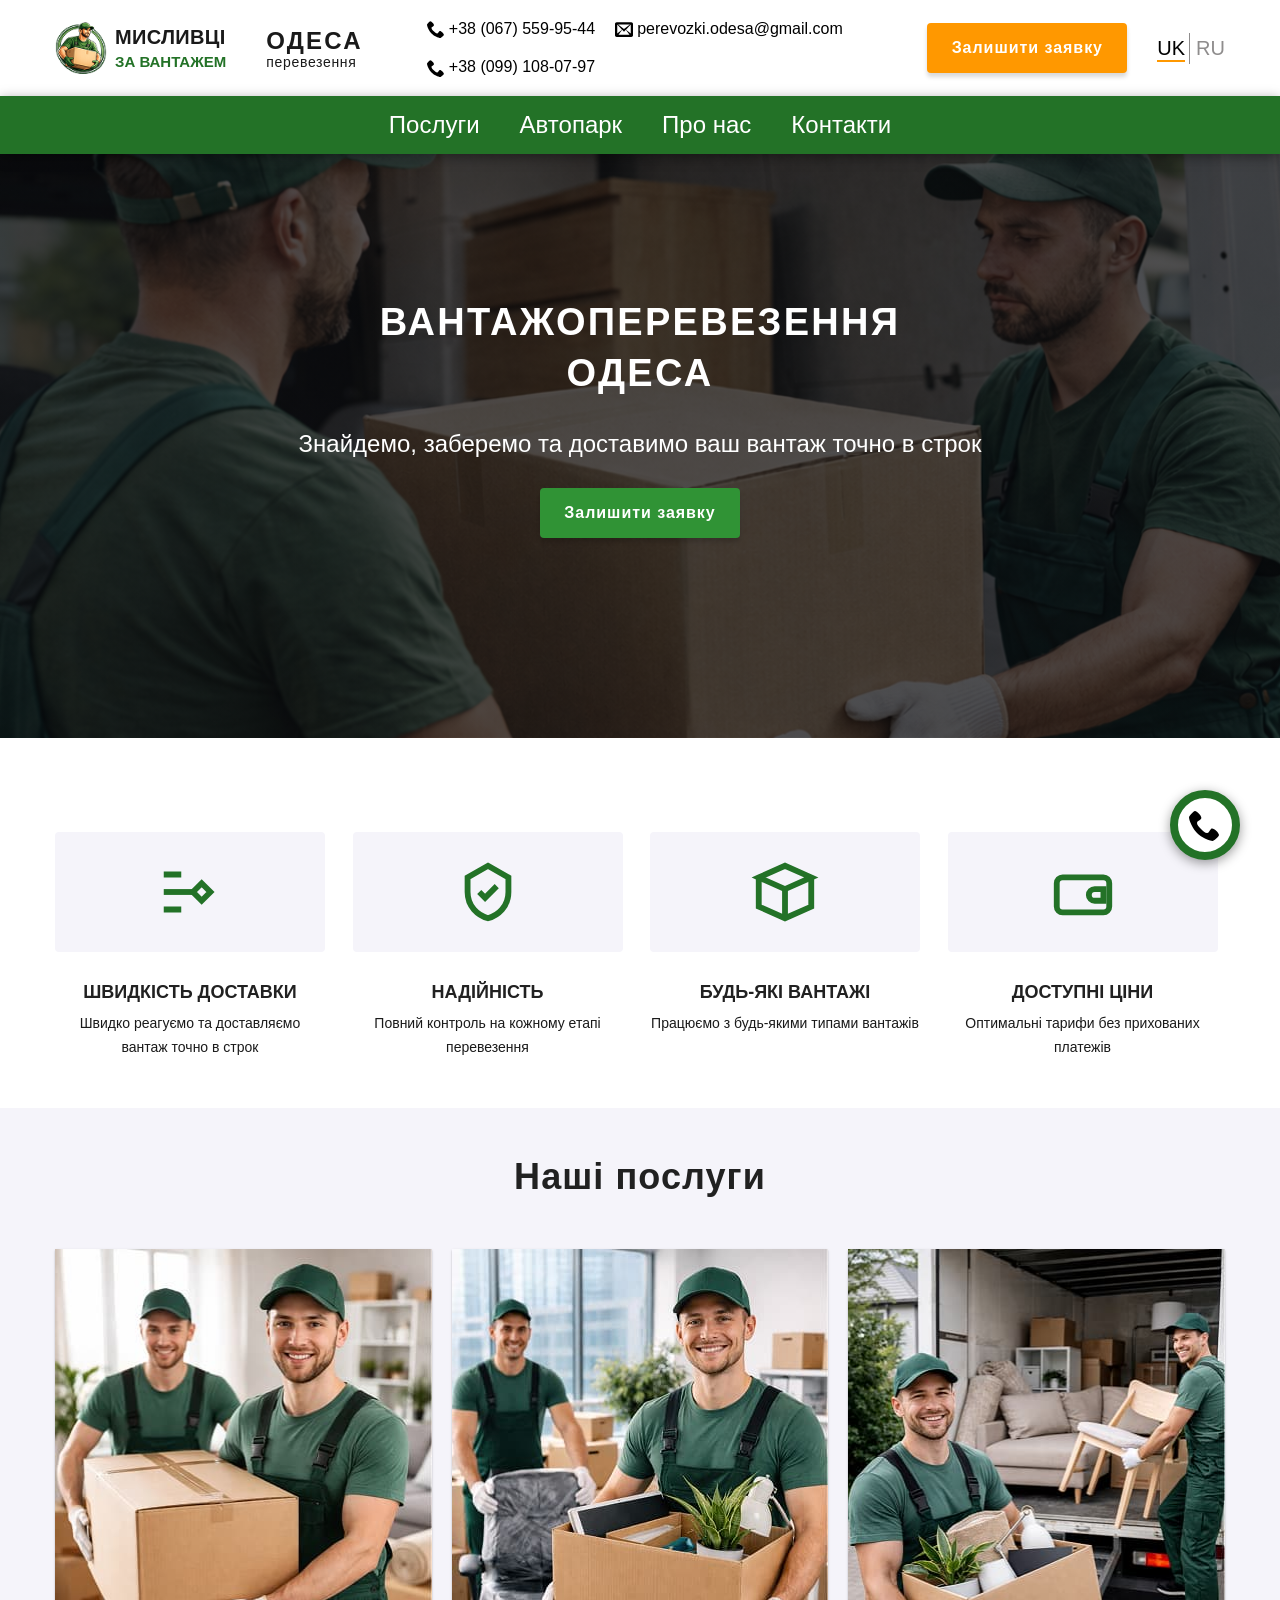
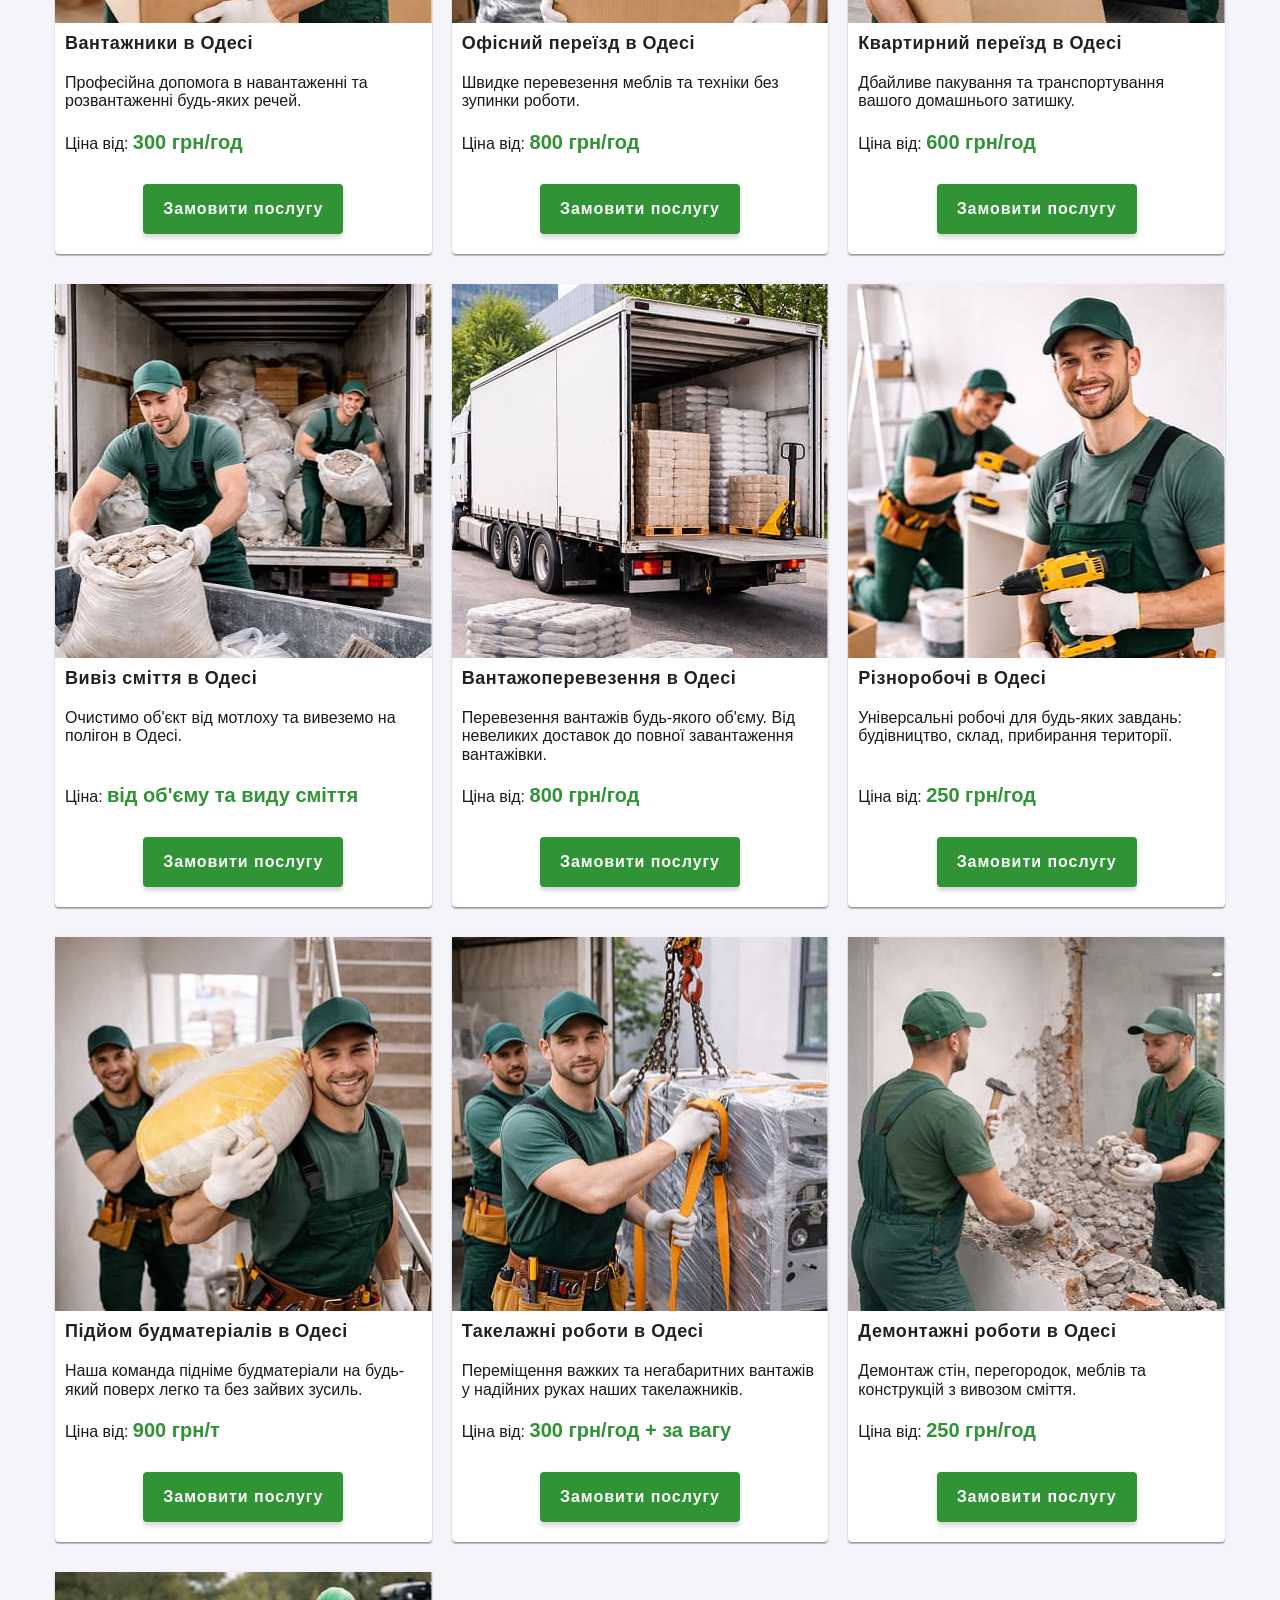
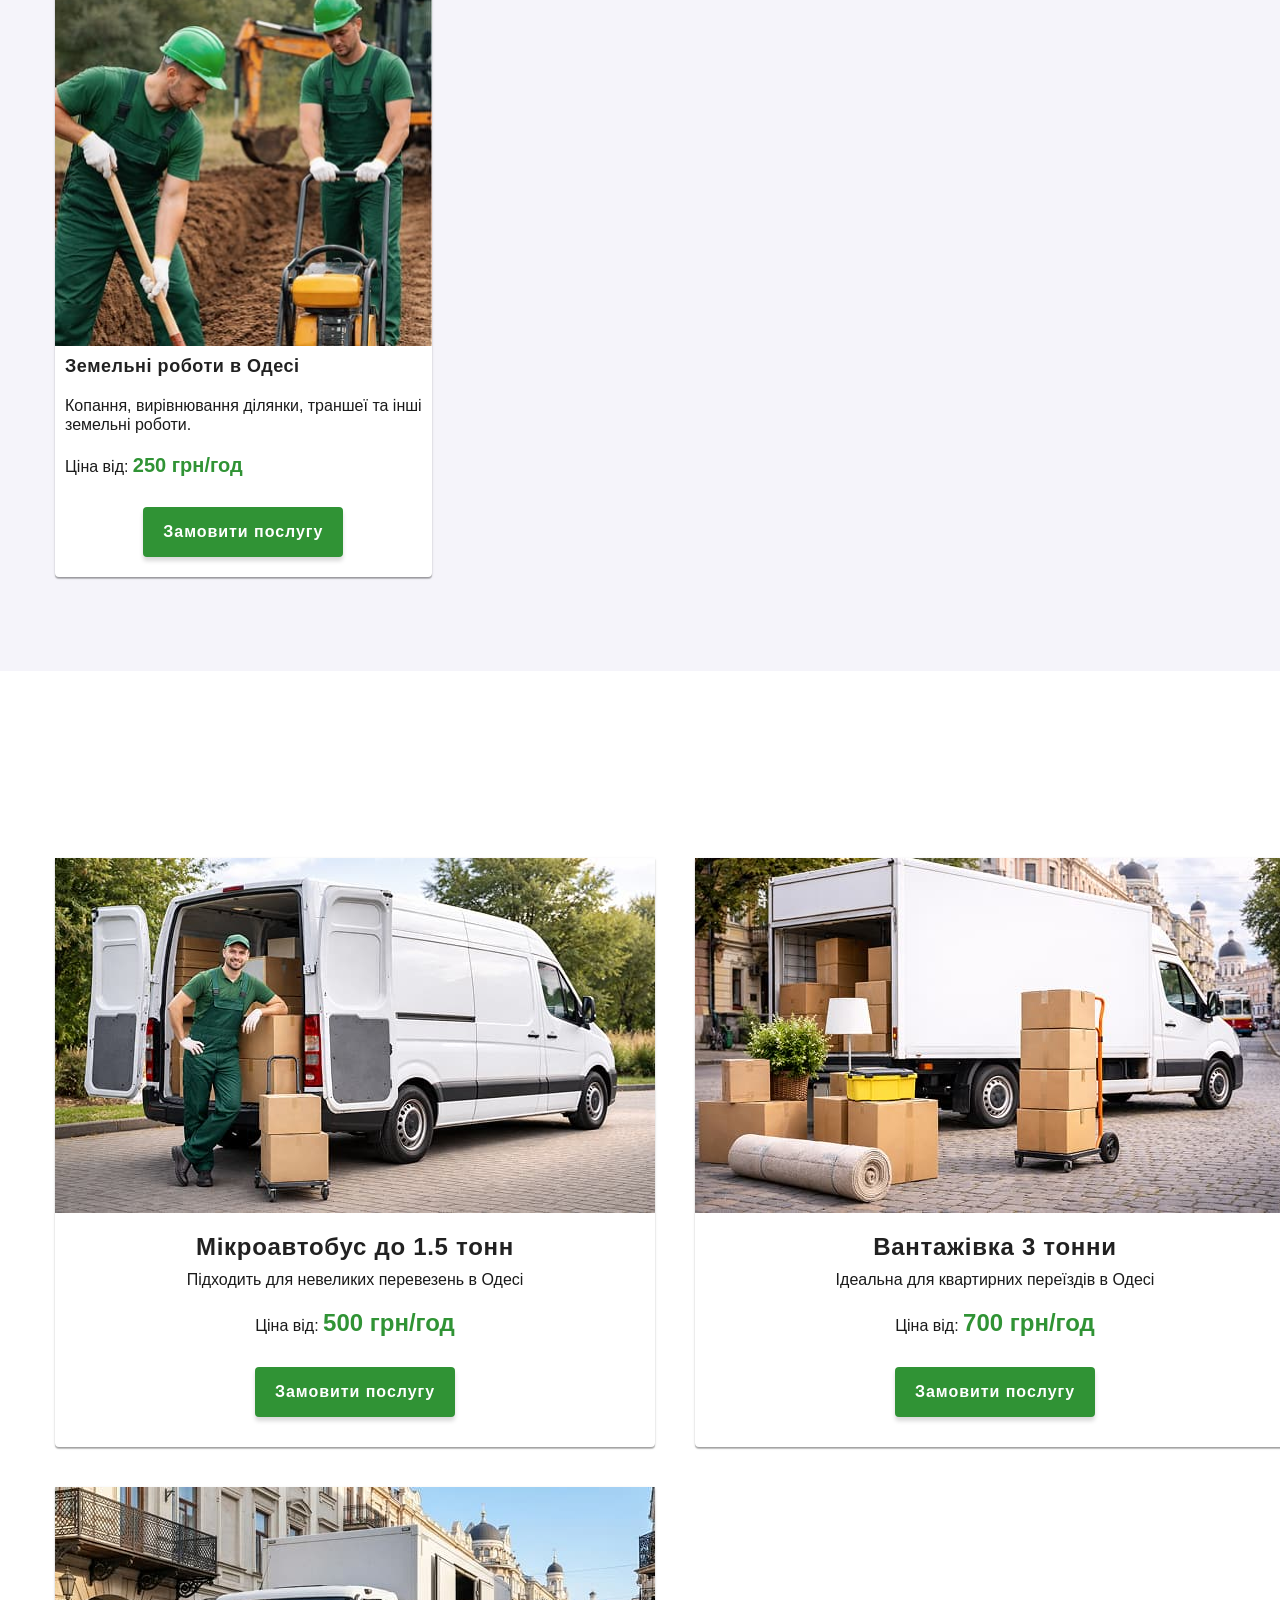
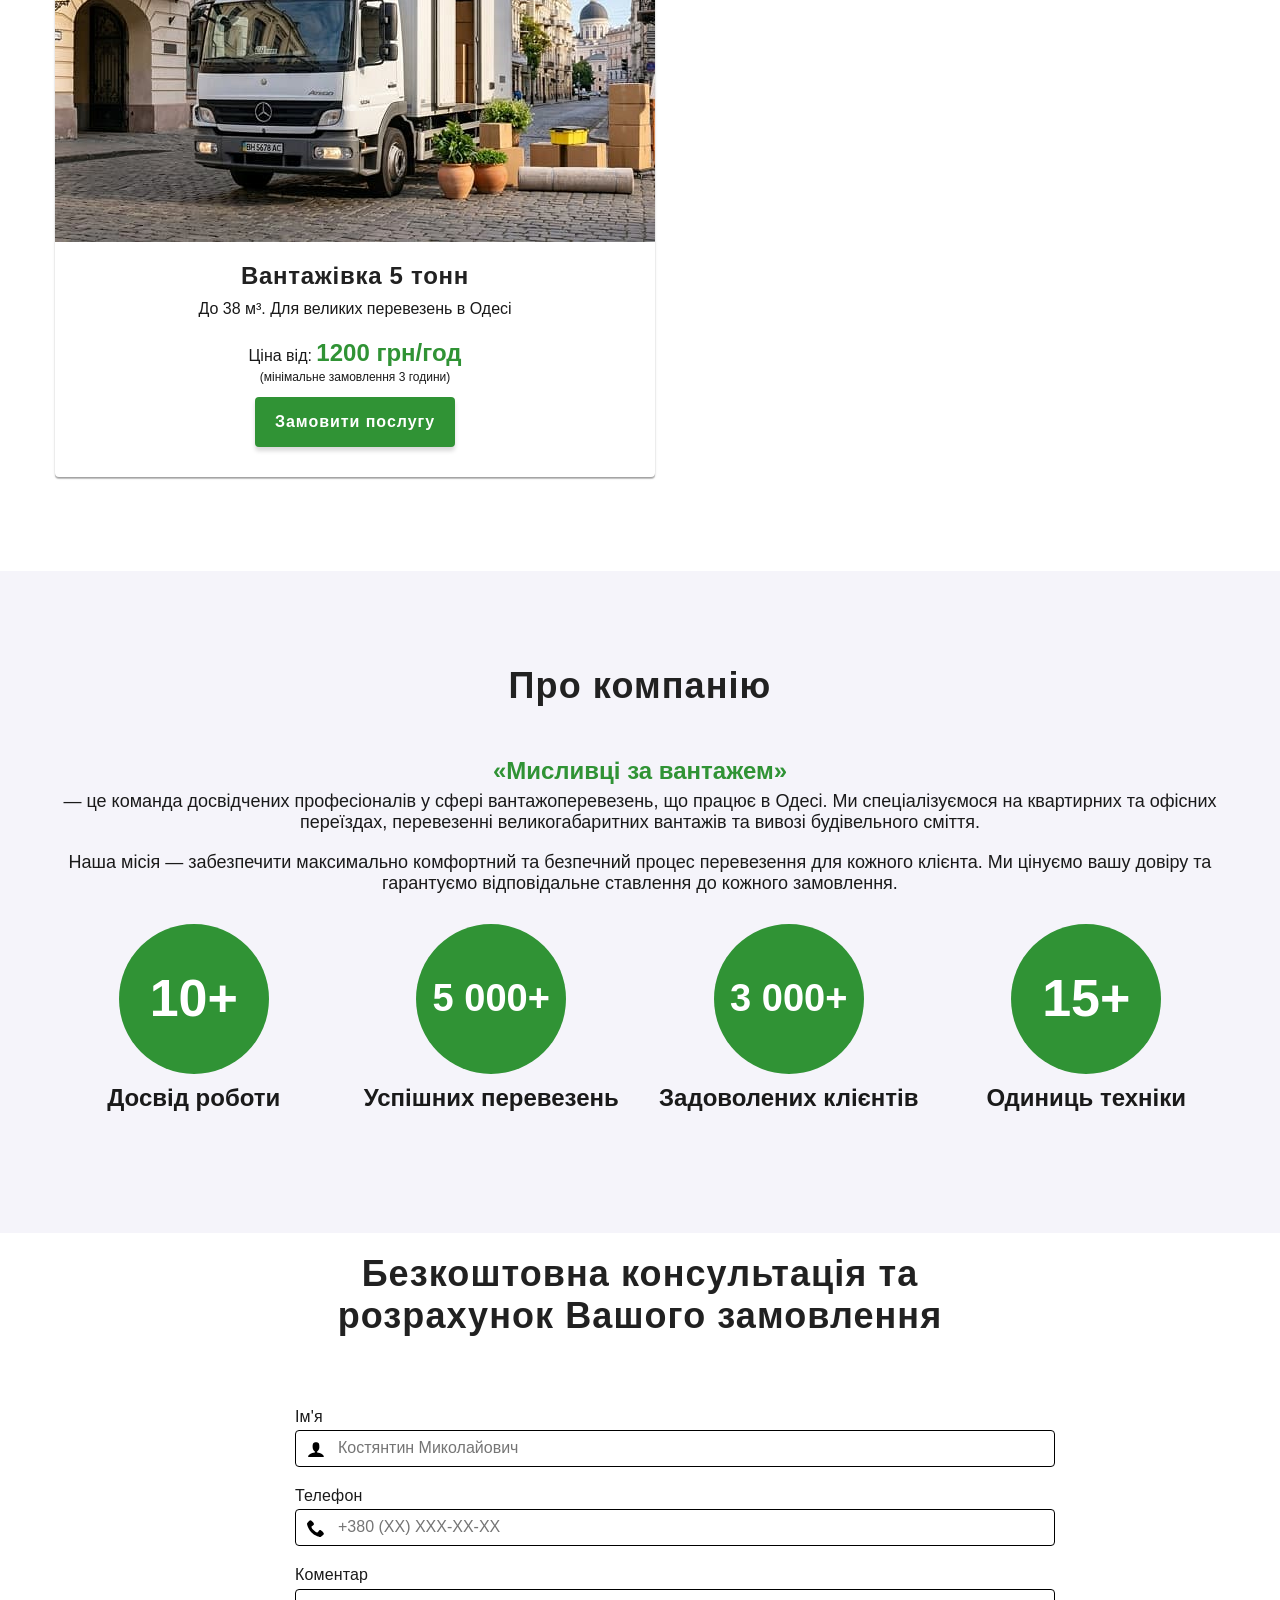
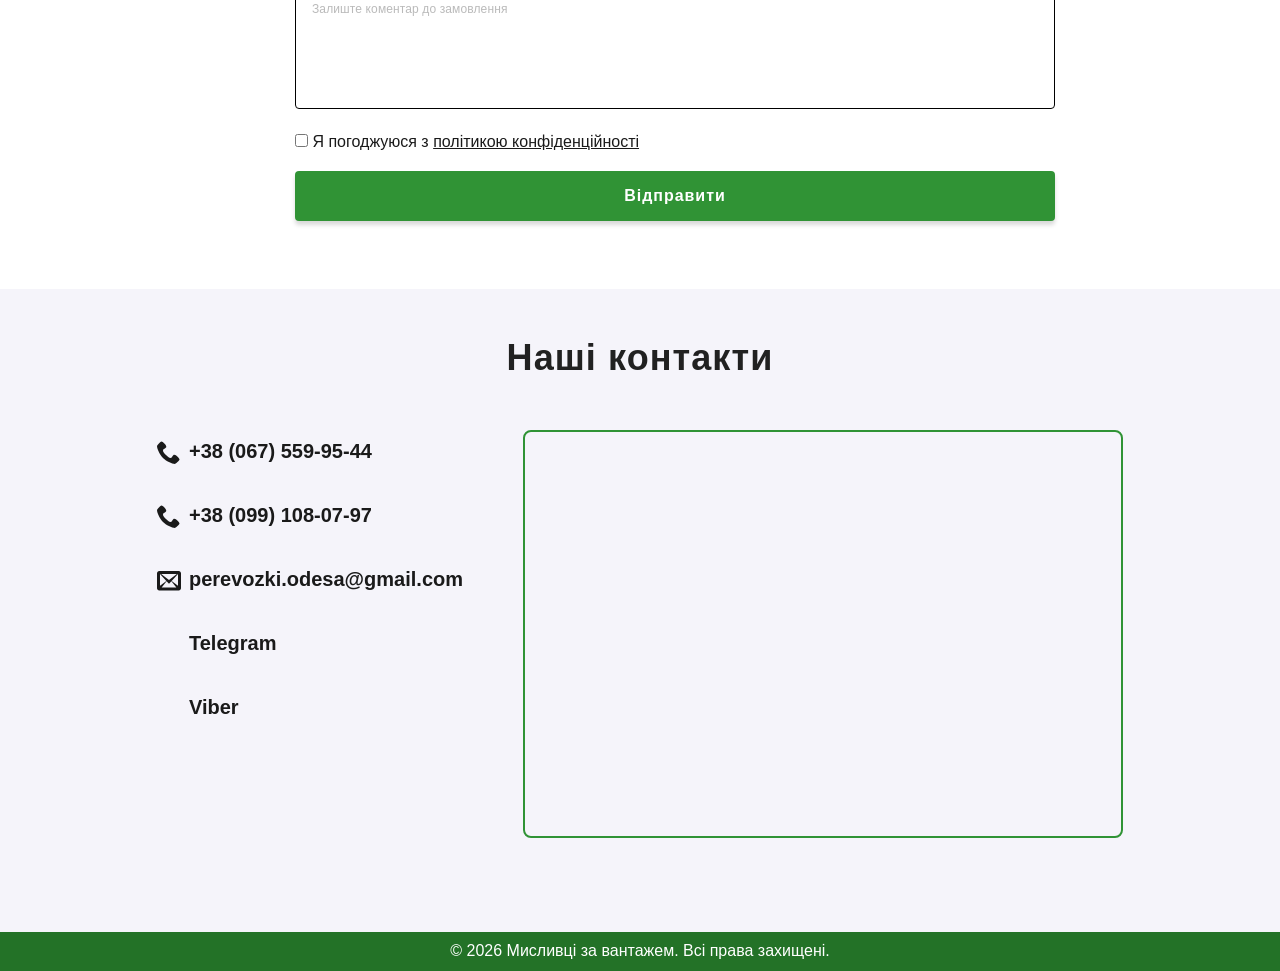
==== commit 06c599fc: "fixes" ====
--- a/index.html
+++ b/index.html
@@ -21,7 +21,7 @@
 
     <meta name="twitter:card" content="summary_large_image">
     <meta name="twitter:title" content="Вантажоперевезення Одеса | Мисливці за вантажем">
-    <meta name="twitter:description" content="Переїзди та вантажники в Одесі. Надійно та акуратно.">
+    <meta name="twitter:description" content="Переїзди та вантажники в Одесі. Надійно та безпечно.">
     <meta name="twitter:image" content="https://perevozki-odessa.pp.ua/img/og-image.jpg">
 
     <meta http-equiv="Content-Security-Policy" content="
